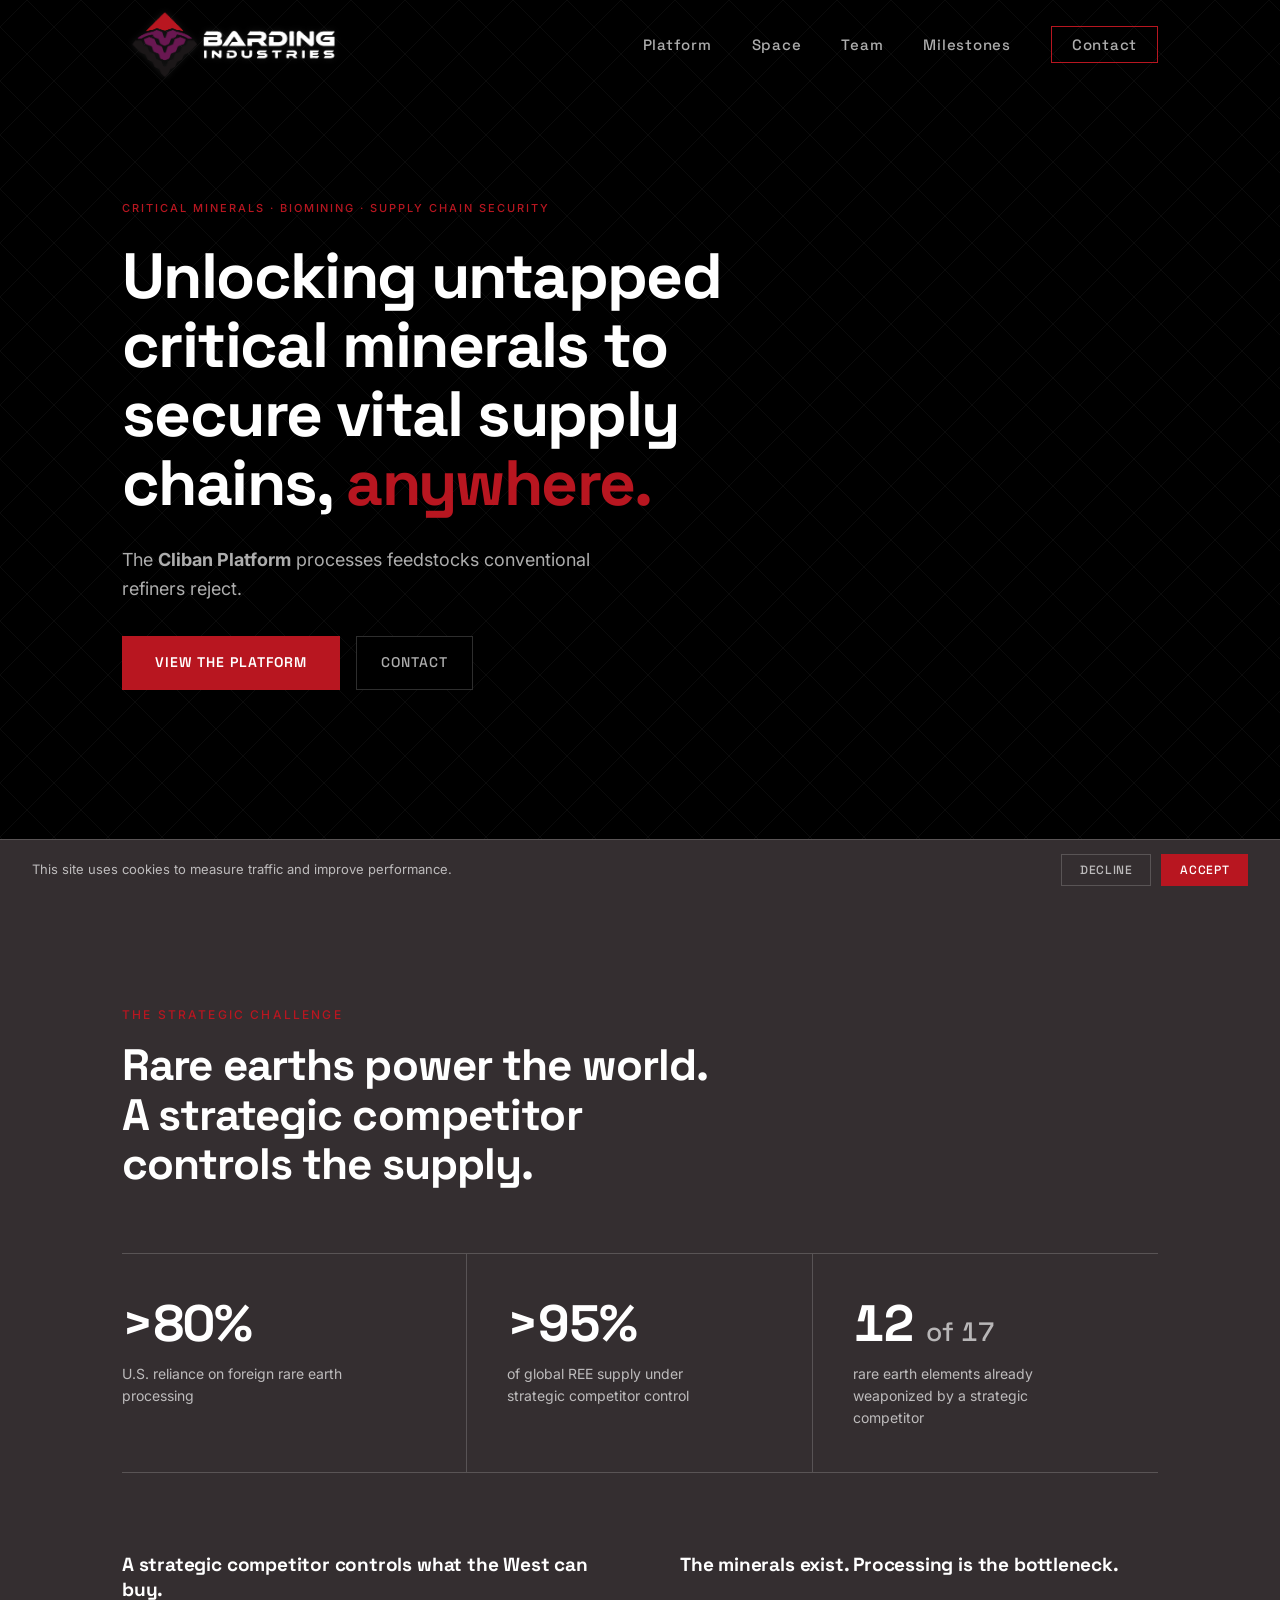
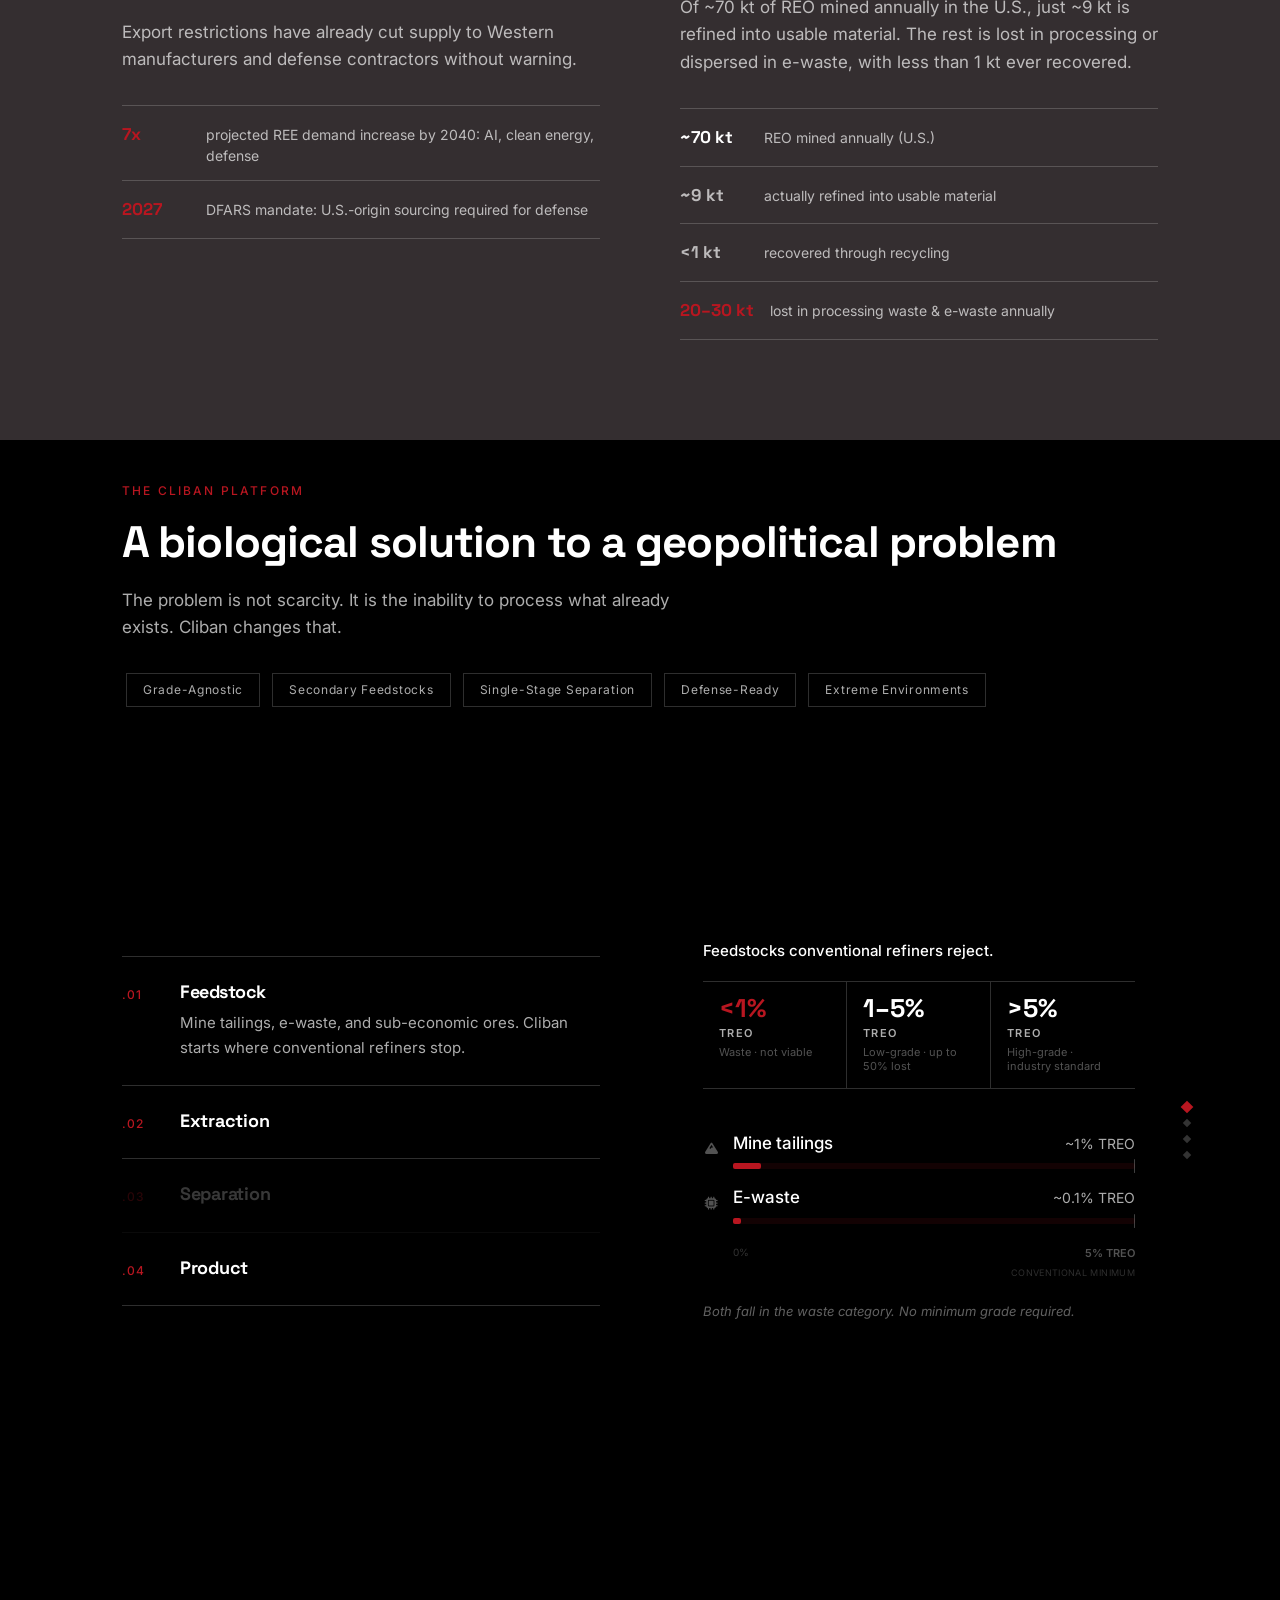
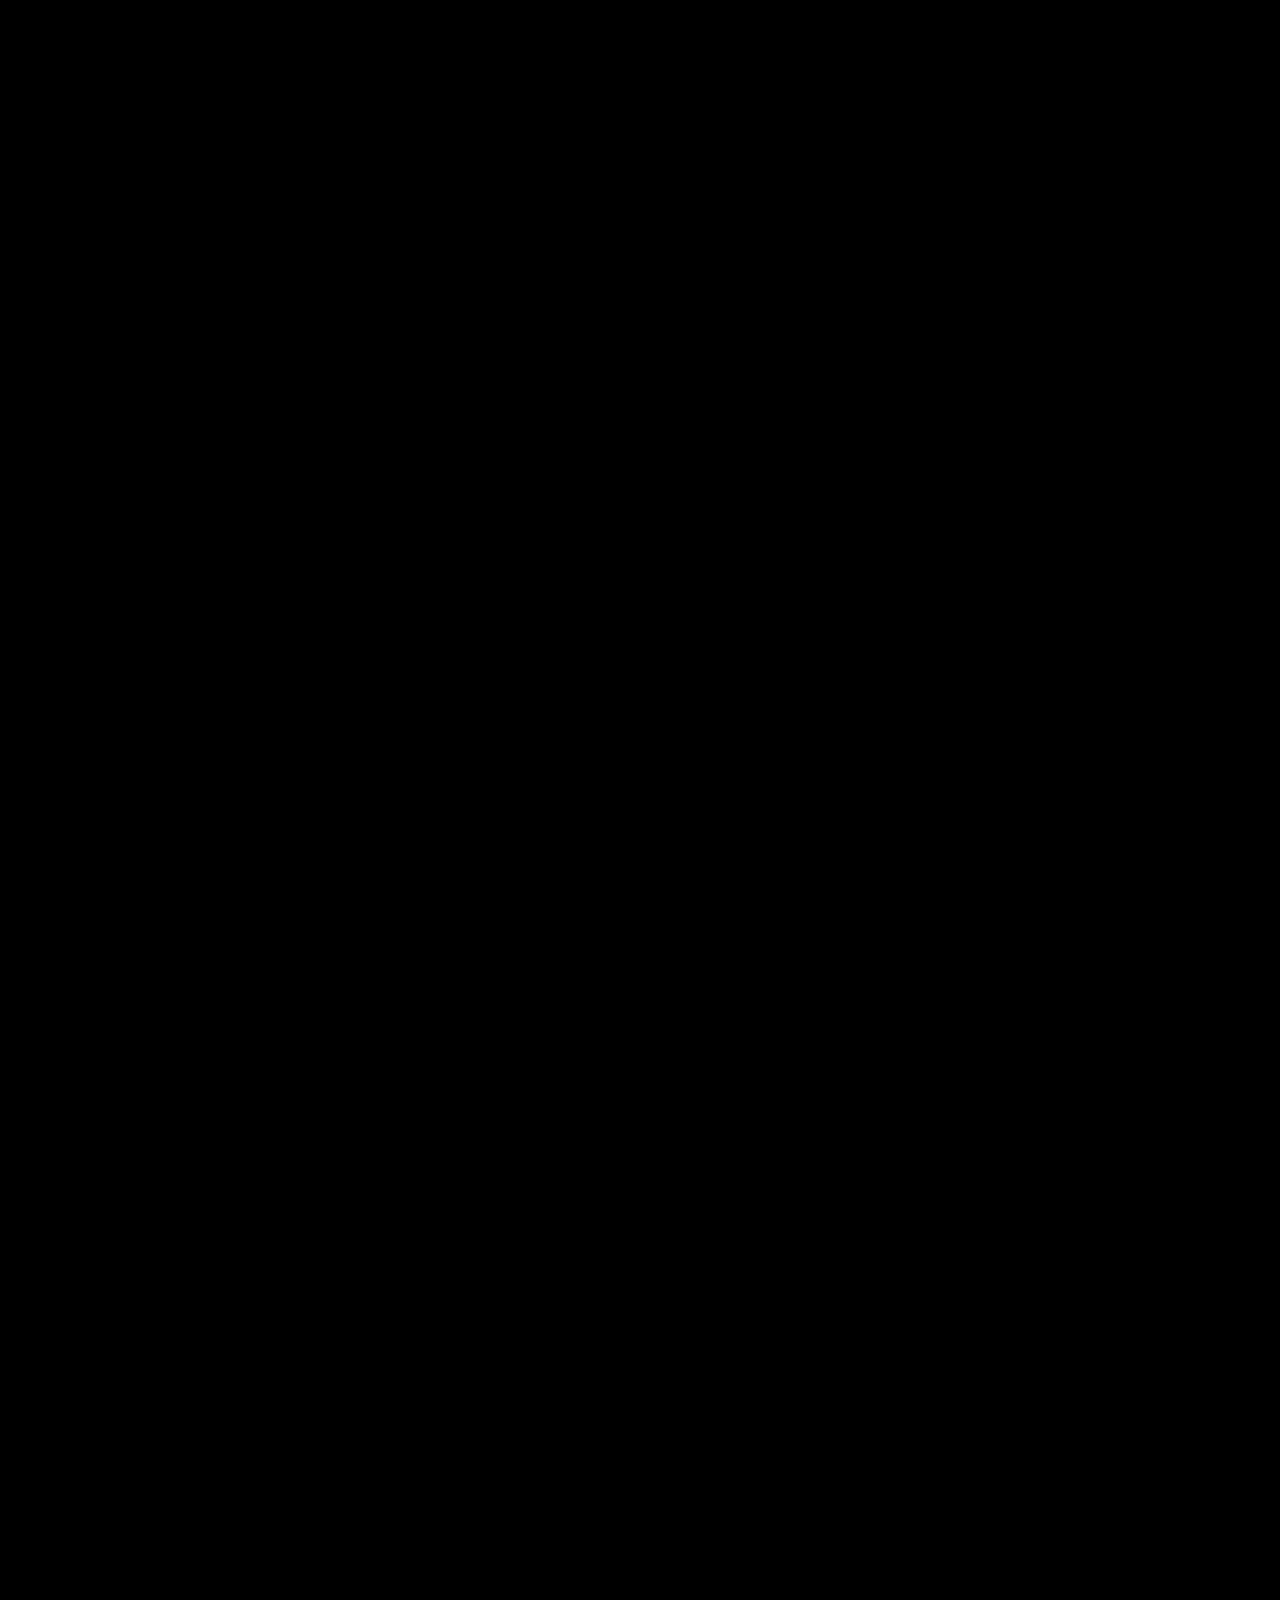
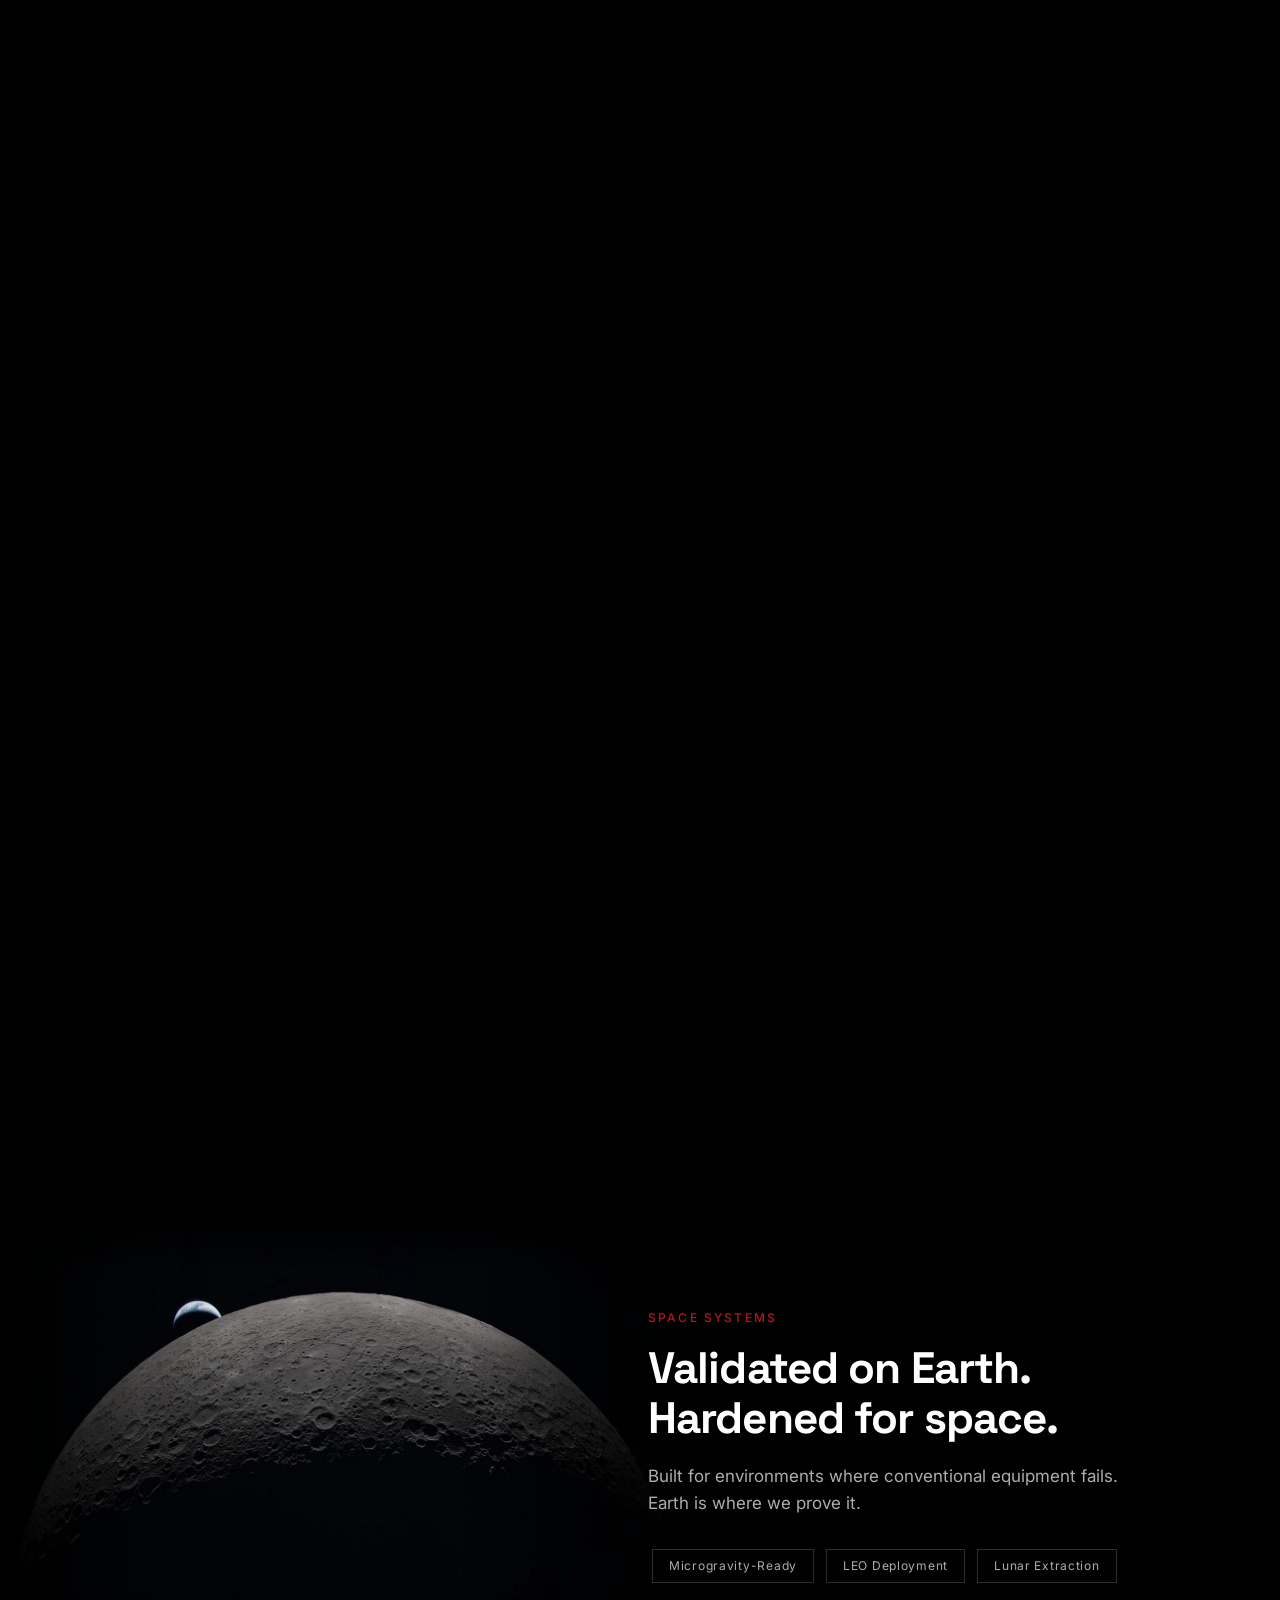
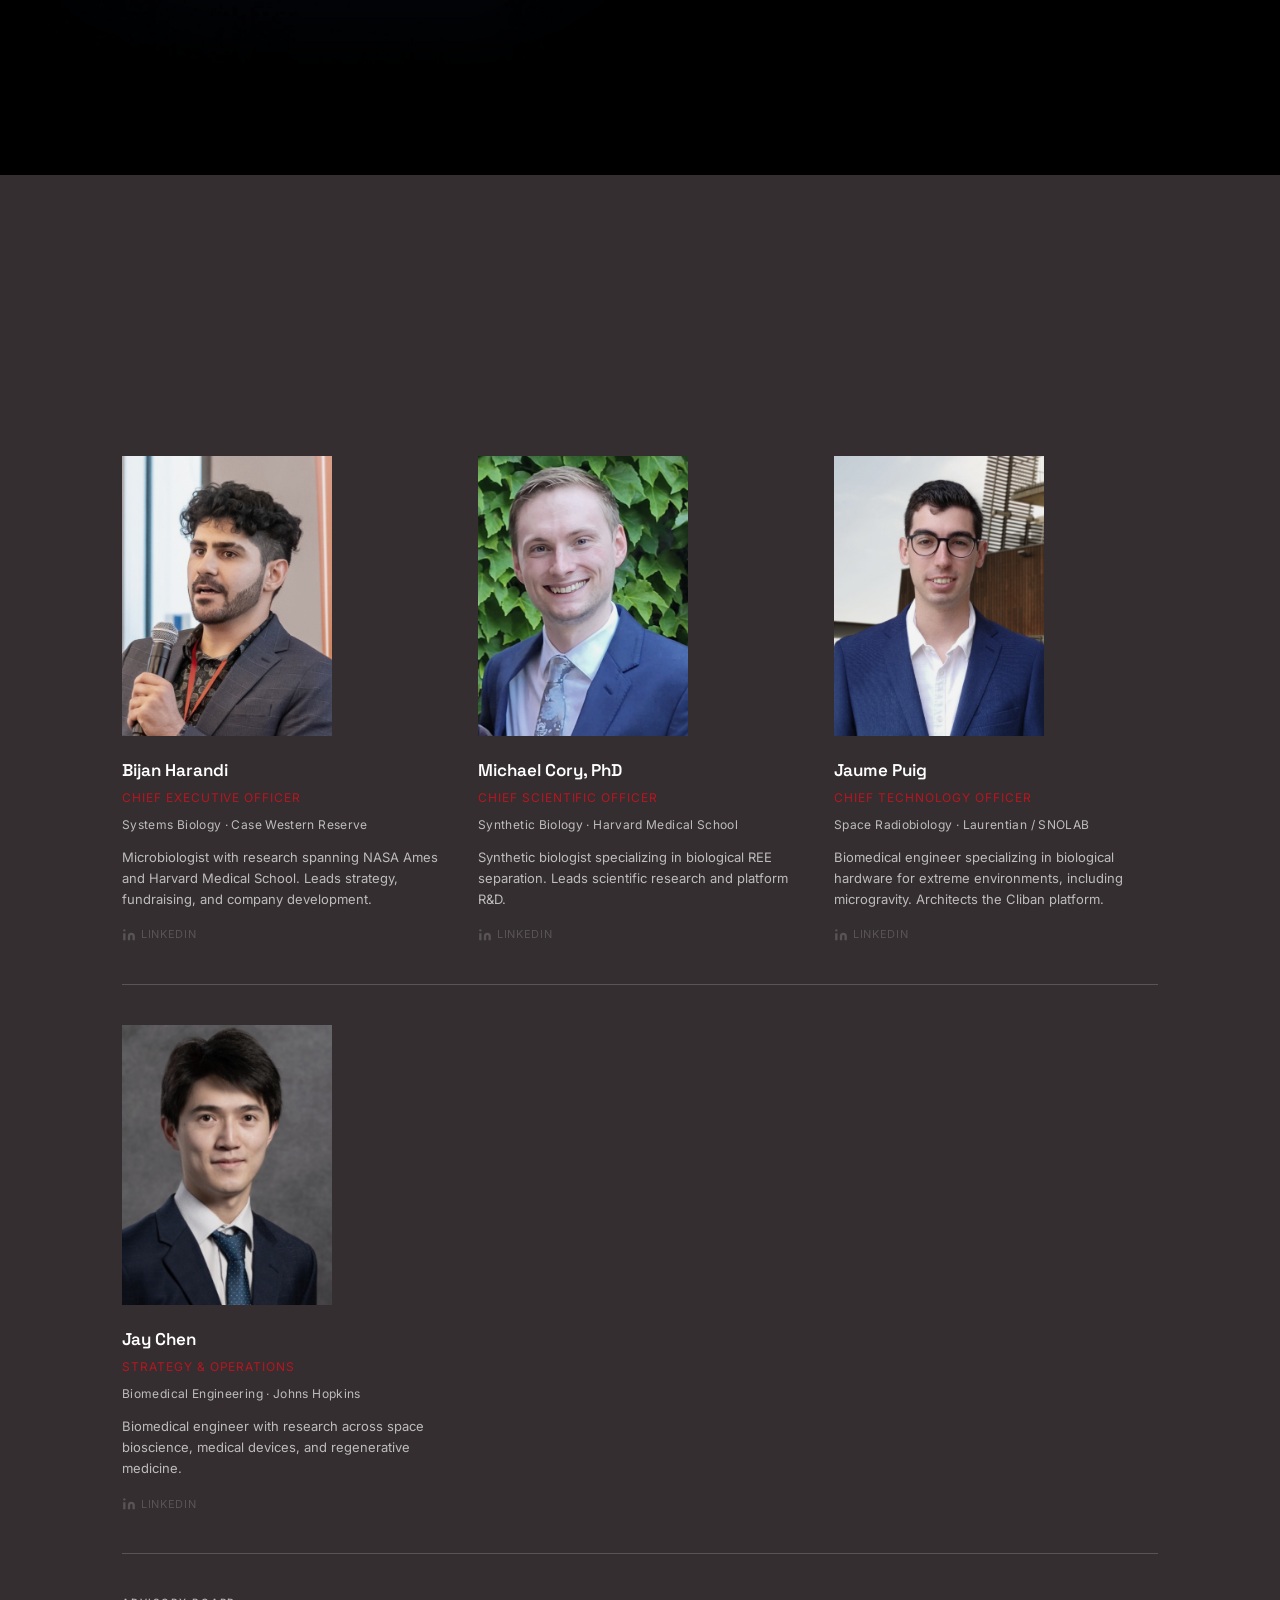
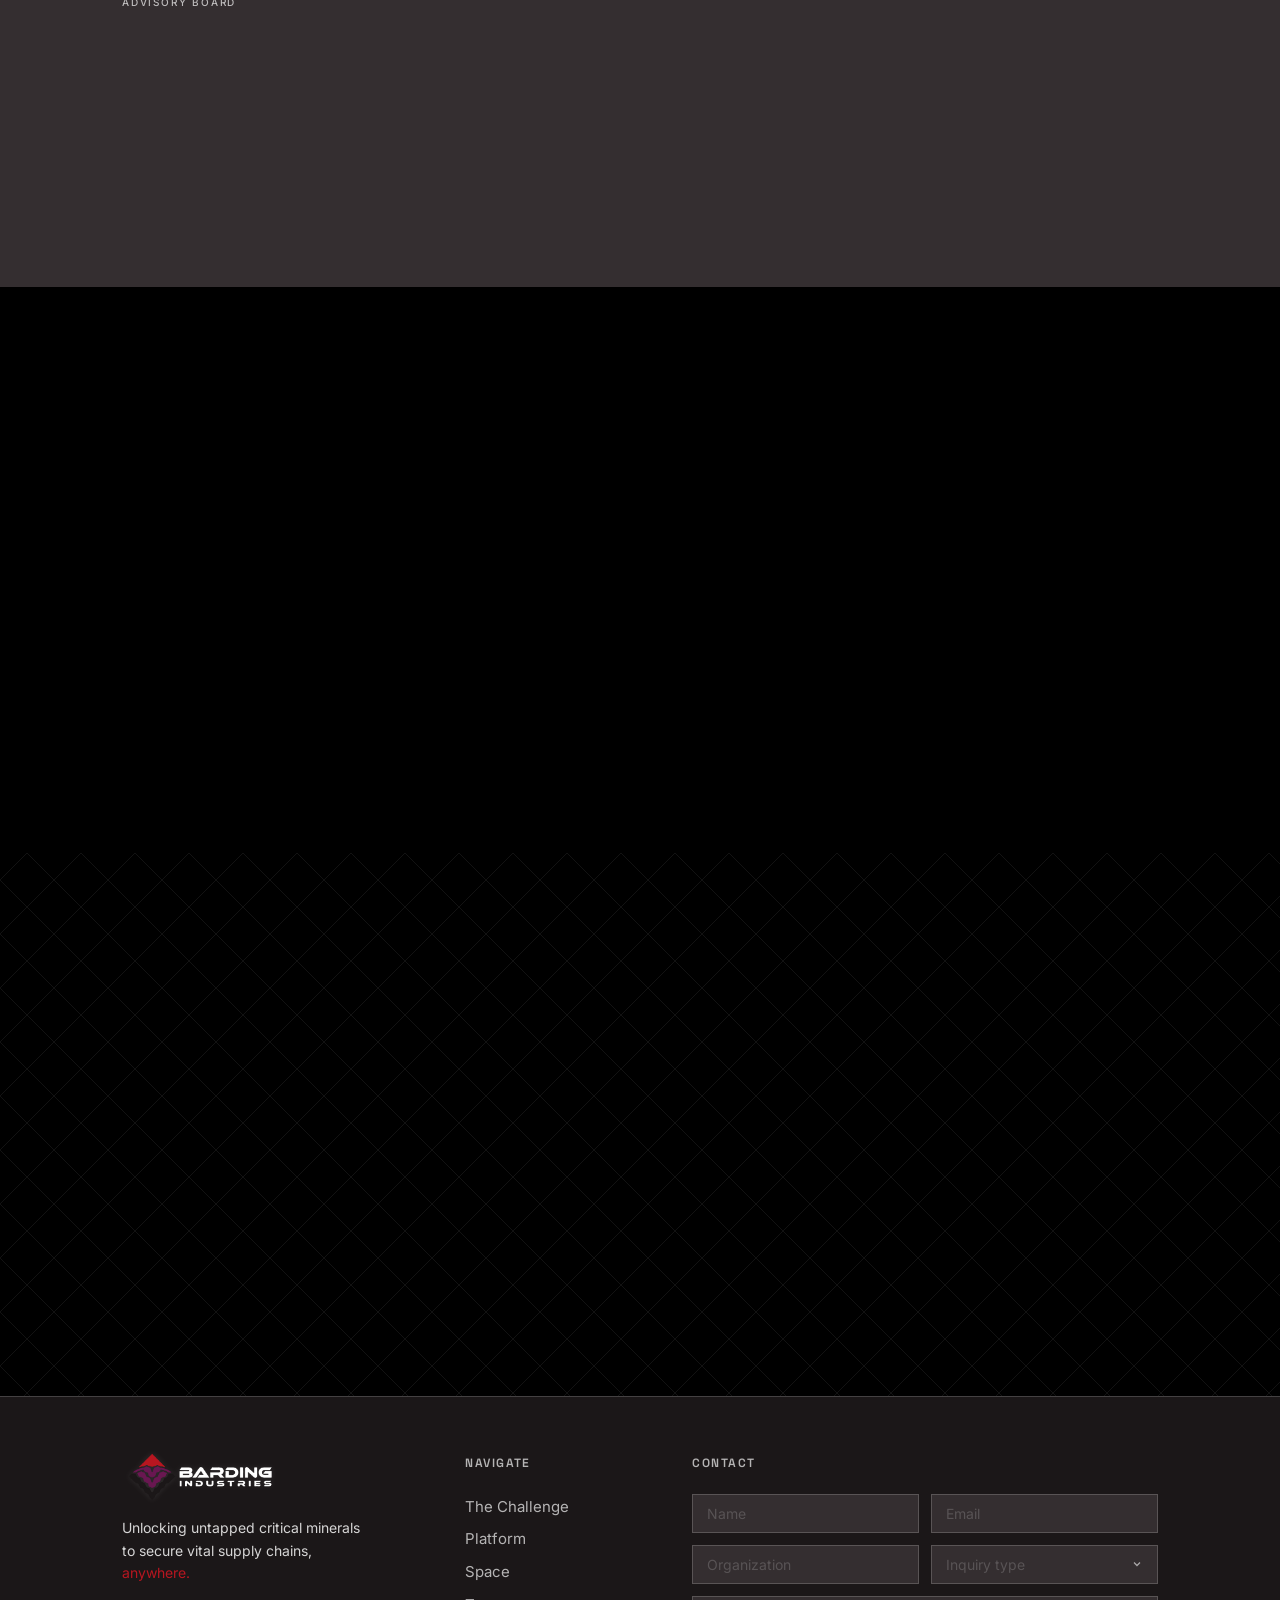
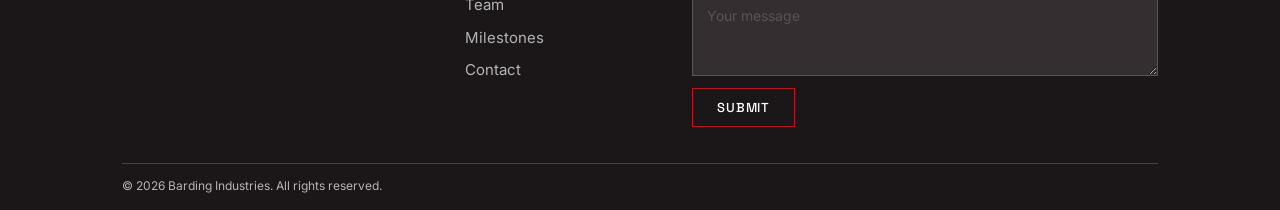
==== index.html @ 1a86f2c5 "26.07.12.1" ====
<!DOCTYPE html>
<html lang="en">
<head>
  <meta charset="UTF-8" />
  <meta name="viewport" content="width=device-width, initial-scale=1.0" />
  <meta name="theme-color" content="#1b1718" />

  <!-- Primary meta -->
  <title>Barding Industries | Securing Critical Supply Chains</title>
  <meta name="description" content="Barding Industries develops biological rare earth extraction and separation technology. The Cliban Platform processes feedstocks conventional refiners reject, delivering high-purity REE compounds into defense, clean energy, and advanced electronics supply chains." />
  <meta name="keywords" content="rare earth elements, critical minerals, biomining, biological extraction, REE separation, supply chain security, defense supply chain, Cliban Platform" />
  <meta name="author" content="Barding Industries" />
  <meta name="robots" content="index, follow" />
  <link rel="canonical" href="https://www.bardingindustries.com/" />

  <!-- Open Graph -->
  <meta property="og:type"        content="website" />
  <meta property="og:url"         content="https://www.bardingindustries.com/" />
  <meta property="og:title"       content="Barding Industries | Securing Critical Supply Chains" />
  <meta property="og:description" content="Biological rare earth extraction and separation from feedstocks conventional refiners reject. The Cliban Platform delivers high-purity REE compounds into defense and critical supply chains." />
  <meta property="og:image"       content="https://www.bardingindustries.com/assets/img/og-image.png" />

  <!-- Twitter / X card -->
  <meta name="twitter:card"        content="summary_large_image" />
  <meta name="twitter:title"       content="Barding Industries | Securing Critical Supply Chains" />
  <meta name="twitter:description" content="The Cliban Platform processes feedstocks conventional refiners reject, securing rare earth supply chains for defense, clean energy, and advanced electronics." />
  <meta name="twitter:image"       content="https://www.bardingindustries.com/assets/img/og-image.png" />

  <!-- Favicon -->
  <link rel="icon"             type="image/png" sizes="32x32" href="assets/img/logo_sq.png" />
  <link rel="icon"             type="image/png" sizes="16x16" href="assets/img/logo_sq.png" />
  <link rel="apple-touch-icon" sizes="180x180"               href="assets/img/logo_sq.png" />

  <!-- Fonts — preconnect first, then stylesheet -->
  <link rel="preconnect" href="https://fonts.googleapis.com" />
  <link rel="preconnect" href="https://fonts.gstatic.com" crossorigin />
  <link rel="stylesheet" href="https://fonts.googleapis.com/css2?family=Space+Grotesk:wght@400;500;600;700&family=Inter:wght@300;400;500;700;800&display=swap" />

  <link rel="stylesheet" href="assets/css/styles.css" />
  <link rel="stylesheet" href="https://cdnjs.cloudflare.com/ajax/libs/font-awesome/6.5.1/css/all.min.css" crossorigin="anonymous" referrerpolicy="no-referrer" />

  <!-- Structured data -->
  <script type="application/ld+json">
  {
    "@context": "https://schema.org",
    "@type": "Organization",
    "name": "Barding Industries",
    "url": "https://www.bardingindustries.com",
    "logo": "https://www.bardingindustries.com/assets/img/logo.png",
    "description": "Biological rare earth extraction and separation. The Cliban Platform processes feedstocks conventional refiners reject, delivering high-purity REE compounds into defense, clean energy, and advanced electronics supply chains.",
    "foundingDate": "2023",
    "industry": "Critical Minerals, Synthetic Biology, Defense Supply Chain",
    "knowsAbout": ["rare earth elements", "biological extraction", "REE separation", "critical minerals", "synthetic biology", "defense supply chain"],
    "contactPoint": {
      "@type": "ContactPoint",
      "contactType": "general",
      "email": "contact@bardingindustries.com"
    }
  }
  </script>
</head>
<body>

  <a class="skip-link" href="#main-content">Skip to content</a>

  <!-- ══════════════════════════════
       NAVBAR
  ══════════════════════════════ -->
  <nav id="navbar" data-compact-h="68" aria-label="Main navigation">
    <div class="container nav-inner">
      <a href="#hero" aria-label="Barding Industries home">
        <img class="nav-logo" src="assets/img/logo.png" alt="Barding Industries" />
      </a>

      <ul class="nav-links" id="nav-links" role="list">
        <li><a href="#platform">Platform</a></li>
        <li><a href="#space">Space</a></li>
        <li><a href="#team">Team</a></li>
        <li><a href="#news">Milestones</a></li>
        <li><a href="#footer-contact" class="btn-nav">Contact</a></li>
      </ul>

      <button class="nav-toggle" id="nav-toggle" aria-label="Toggle menu" aria-expanded="false">
        <span></span>
        <span></span>
        <span></span>
      </button>
    </div>
  </nav>


  <main id="main-content">

  <!-- ══════════════════════════════
       HERO
  ══════════════════════════════ -->
  <section id="hero">
    <div class="hero-bg"></div>
    <div class="hero-grid"></div>
    <div class="hero-grid-purple" id="hero-grid-purple"></div>
    <div class="hero-grid-cursor" id="hero-grid-cursor"></div>
    <div class="container hero-layout">
      <div class="hero-content">
        <p class="hero-eyebrow">Critical Minerals · Biomining · Supply Chain Security</p>
        <h1 class="hero-title">
          Unlocking untapped critical minerals to secure vital supply chains, <span class="hero-anywhere">anywhere.</span>
        </h1>
        <p class="hero-sub">
          The <strong>Cliban Platform</strong> processes feedstocks conventional refiners reject.
        </p>
        <div class="hero-actions">
          <a class="btn-hero-primary" href="#platform">View the Platform</a>
          <a class="btn-hero-secondary" href="#footer-contact">Contact</a>
        </div>
      </div>
      <a class="hero-scroll" href="#rees" aria-label="Scroll down">
        <span class="scroll-arrow" aria-hidden="true"></span>
      </a>
    </div>
  </section>


  <!-- ══════════════════════════════
       REEs
  ══════════════════════════════ -->
  <section id="rees">
    <div class="container">

      <div class="rees-header reveal">
        <span class="section-label">The Strategic Challenge</span>
        <h2 class="section-title">Rare earths power the world. A strategic competitor controls the supply.</h2>
      </div>

      <!-- Beat 1: three big stats -->
      <div class="rees-stats">
        <div class="rees-stat reveal">
          <span class="rees-stat-num" data-to="80" data-prefix=">" data-suffix="%">&gt;80%</span>
          <span class="rees-stat-label">U.S. reliance on foreign rare earth processing</span>
        </div>
        <div class="rees-stat reveal reveal-delay-1">
          <span class="rees-stat-num" data-to="95" data-prefix=">" data-suffix="%">&gt;95%</span>
          <span class="rees-stat-label">of global REE supply under strategic competitor control</span>
        </div>
        <div class="rees-stat reveal reveal-delay-2">
          <span class="rees-stat-num" data-to="12">12 <span class="rees-stat-of">of 17</span></span>
          <span class="rees-stat-label">rare earth elements already weaponized by a strategic competitor</span>
        </div>
      </div>

      <!-- Beat 2: two-column body -->
      <div class="rees-body">

        <div class="reveal">
          <h3 class="rees-sub-title">A strategic competitor controls what the West can buy.</h3>
          <p class="section-body">Export restrictions have already cut supply to Western manufacturers and defense contractors without warning.</p>
          <div class="rees-callouts">
            <div class="rees-callout-item">
              <span class="rees-callout-num">7x</span>
              <span class="rees-callout-label">projected REE demand increase by 2040: AI, clean energy, defense</span>
            </div>
            <div class="rees-callout-item">
              <span class="rees-callout-num">2027</span>
              <span class="rees-callout-label">DFARS mandate: U.S.-origin sourcing required for defense</span>
            </div>
          </div>
        </div>

        <div class="reveal reveal-delay-2">
          <h3 class="rees-sub-title">The minerals exist. Processing is the bottleneck.</h3>
          <p class="section-body">Of ~70 kt of REO mined annually in the U.S., just ~9 kt is refined into usable material. The rest is lost in processing or dispersed in e-waste, with less than 1 kt ever recovered.</p>
          <div class="rees-waste">
            <div class="rees-waste-row">
              <span class="rees-waste-num">~70 kt</span>
              <span class="rees-waste-desc">REO mined annually (U.S.)</span>
            </div>
            <div class="rees-waste-row">
              <span class="rees-waste-num rees-waste-num--dim">~9 kt</span>
              <span class="rees-waste-desc">actually refined into usable material</span>
            </div>
            <div class="rees-waste-row">
              <span class="rees-waste-num rees-waste-num--recycled">&lt;1 kt</span>
              <span class="rees-waste-desc">recovered through recycling</span>
            </div>
            <div class="rees-waste-row">
              <span class="rees-waste-num rees-waste-num--lost">20&ndash;30 kt</span>
              <span class="rees-waste-desc">lost in processing waste &amp; e-waste annually</span>
            </div>
          </div>
        </div>

      </div>

    </div>
  </section>


  <!-- ══════════════════════════════
       TECHNOLOGY / PLATFORM
  ══════════════════════════════ -->
  <section id="platform">

    <!-- Section header — normal scroll -->
    <div class="container platform-intro reveal">
      <span class="section-label">The Cliban Platform</span>
      <h2 class="section-title">A biological solution to a geopolitical problem</h2>
      <p class="section-body">
        The problem is not scarcity. It is the inability to process what already exists. Cliban changes that.
      </p>
      <div class="platform-tags">
        <span class="tag-pill">Grade-Agnostic</span>
        <span class="tag-pill">Secondary Feedstocks</span>
        <span class="tag-pill">Single-Stage Separation</span>
        <span class="tag-pill">Defense-Ready</span>
        <span class="tag-pill">Extreme Environments</span>
      </div>
    </div>

    <!-- Sticky scroll zone -->
    <div class="platform-scroll-outer" id="platform-scroll">
      <div class="platform-sticky-inner">

        <!-- LEFT: numbered steps -->
        <div class="platform-steps-col">

          <div class="platform-step active" data-step="0">
            <span class="step-num">.01</span>
            <div class="step-text">
              <h3 class="step-title">Feedstock</h3>
              <p class="step-desc">Mine tailings, e-waste, and sub-economic ores. Cliban starts where conventional refiners stop.</p>
            </div>
          </div>

          <div class="platform-step" data-step="1">
            <span class="step-num">.02</span>
            <div class="step-text">
              <h3 class="step-title">Extraction</h3>
              <p class="step-desc">Biological processes mobilize rare earth elements directly from the feedstock, under ambient conditions.</p>
            </div>
          </div>

          <div class="platform-step" data-step="2">
            <span class="step-num">.03</span>
            <div class="step-text">
              <h3 class="step-title">Separation</h3>
              <p class="step-desc">Isolates each rare earth element at high purity in a single integrated process.</p>
            </div>
          </div>

          <div class="platform-step" data-step="3">
            <span class="step-num">.04</span>
            <div class="step-text">
              <h3 class="step-title">Product</h3>
              <p class="step-desc">High-purity rare earth compounds delivered into defense, clean energy, and advanced electronics supply chains.</p>
            </div>
          </div>

        </div>

        <!-- RIGHT: large illustrations -->
        <div class="platform-visuals-col">

          <!-- Visual 0: Feedstock -->
          <div class="platform-visual active" data-visual="0">
            <div class="pv pv--feedstock">
              <p class="pv-fs-claim">Feedstocks conventional refiners reject.</p>

              <!-- Grade hero stats -->
              <div class="pv-fs-stats">
                <div class="pv-fs-stat">
                  <span class="pv-fs-stat-num">&lt;1%</span>
                  <span class="pv-fs-stat-label">TREO</span>
                  <span class="pv-fs-stat-sub">Waste &middot; not viable</span>
                </div>
                <div class="pv-fs-stat">
                  <span class="pv-fs-stat-num">1&ndash;5%</span>
                  <span class="pv-fs-stat-label">TREO</span>
                  <span class="pv-fs-stat-sub">Low-grade &middot; up to 50% lost</span>
                </div>
                <div class="pv-fs-stat">
                  <span class="pv-fs-stat-num">&gt;5%</span>
                  <span class="pv-fs-stat-label">TREO</span>
                  <span class="pv-fs-stat-sub">High-grade &middot; industry standard</span>
                </div>
              </div>

              <div class="pv-fs-rows">

                <div class="pv-fs-row pv-fs-r1">
                  <span class="pv-fs-icon" aria-hidden="true"><i class="fa-solid fa-mountain"></i></span>
                  <div class="pv-fs-data">
                    <div class="pv-fs-label-row">
                      <span class="pv-fs-name">Mine tailings</span>
                      <span class="pv-fs-grade">~1% TREO</span>
                    </div>
                    <div class="pv-fs-track">
                      <div class="pv-fs-fill" style="--pct: 7%"></div>
                    </div>
                  </div>
                </div>

                <div class="pv-fs-row pv-fs-r2">
                  <span class="pv-fs-icon" aria-hidden="true"><i class="fa-solid fa-microchip"></i></span>
                  <div class="pv-fs-data">
                    <div class="pv-fs-label-row">
                      <span class="pv-fs-name">E-waste</span>
                      <span class="pv-fs-grade">~0.1% TREO</span>
                    </div>
                    <div class="pv-fs-track">
                      <div class="pv-fs-fill" style="--pct: 2%"></div>
                    </div>
                  </div>
                </div>

              </div>
              <div class="pv-fs-axis">
                <span class="pv-fs-axis-lo">0%</span>
                <div class="pv-fs-axis-hi">
                  <span class="pv-fs-axis-num">5% TREO</span>
                  <span class="pv-fs-axis-sub">conventional minimum</span>
                </div>
              </div>
              <p class="pv-fs-note">Both fall in the waste category. No minimum grade required.</p>
            </div>
          </div>

          <!-- Visual 1: Extraction -->
          <div class="platform-visual" data-visual="1">
            <div class="pv pv--extraction">
              <svg class="pv-ext-svg" viewBox="0 0 420 285" aria-hidden="true">
                <!-- flat-top hex grid + microbe dots generated by JS -->
              </svg>
              <div class="pv-ext-footer">
                <p class="pv-ext-caption"><strong>Microbes dissolve</strong> the ore, releasing REE ions into solution.</p>
                <div class="pv-ext-attrs">
                  <span class="pv-attr">Robust growth</span>
                  <span class="pv-attr">Low-grade tuned</span>
                  <span class="pv-attr">Ambient conditions</span>
                </div>
              </div>
            </div>
          </div>

          <!-- Visual 2: Separation -->
          <div class="platform-visual" data-visual="2">
            <div class="pv pv--separation">
              <svg class="pv-sep-svg" viewBox="0 0 420 270" aria-hidden="true">
                <!-- floating hexes + arrows + element tiles generated by JS -->
              </svg>
              <div class="pv-sep-footer">
                <p class="pv-sep-caption"><strong>Engineered proteins</strong> selectively separate each element.</p>
                <div class="pv-sep-attrs">
                  <span class="pv-attr">High selectivity</span>
                  <span class="pv-attr">High reusability</span>
                  <span class="pv-attr">Aqueous process</span>
                </div>
              </div>
            </div>
          </div>

          <!-- Visual 3: Product -->
          <div class="platform-visual" data-visual="3">
            <div class="pv pv--product">

              <!-- REE output strip: the five elements Cliban delivers, ordered by atomic number -->
              <div class="pv-prod-strip">
                <div class="pv-prod-el pv-pe--sc"><span class="pv-pe-num">21</span><span class="pv-pe-sym">Sc</span></div>
                <div class="pv-prod-el pv-pe--y"><span class="pv-pe-num">39</span><span class="pv-pe-sym">Y</span></div>
                <div class="pv-prod-el pv-pe--nd"><span class="pv-pe-num">60</span><span class="pv-pe-sym">Nd</span></div>
                <div class="pv-prod-el pv-pe--tb"><span class="pv-pe-num">65</span><span class="pv-pe-sym">Tb</span></div>
                <div class="pv-prod-el pv-pe--dy"><span class="pv-pe-num">66</span><span class="pv-pe-sym">Dy</span></div>
              </div>

              <!-- Market destination tiles: each shows which elements feed it -->
              <div class="pv-prod-markets">
                <div class="pv-mkt-tile">
                  <div class="pv-mkt-header">
                    <i class="fa-solid fa-magnet pv-mkt-ico" aria-hidden="true"></i>
                    <span class="pv-mkt-label">Permanent Magnets</span>
                  </div>
                  <span class="pv-mkt-apps">EV motors, wind turbines, defense</span>
                  <div class="pv-mkt-elems">
                    <span class="pv-me-dot pv-me--nd"></span>
                    <span class="pv-me-dot pv-me--dy"></span>
                    <span class="pv-me-dot pv-me--tb"></span>
                  </div>
                </div>
                <div class="pv-mkt-tile">
                  <div class="pv-mkt-header">
                    <i class="fa-solid fa-rocket pv-mkt-ico" aria-hidden="true"></i>
                    <span class="pv-mkt-label">Aerospace</span>
                  </div>
                  <span class="pv-mkt-apps">lightweight alloys, fuel cells</span>
                  <div class="pv-mkt-elems">
                    <span class="pv-me-dot pv-me--sc"></span>
                    <span class="pv-me-dot pv-me--y"></span>
                  </div>
                </div>
                <div class="pv-mkt-tile">
                  <div class="pv-mkt-header">
                    <i class="fa-solid fa-bolt pv-mkt-ico" aria-hidden="true"></i>
                    <span class="pv-mkt-label">Clean Energy</span>
                  </div>
                  <span class="pv-mkt-apps">solid oxide fuel cells, phosphors</span>
                  <div class="pv-mkt-elems">
                    <span class="pv-me-dot pv-me--tb"></span>
                    <span class="pv-me-dot pv-me--y"></span>
                    <span class="pv-me-dot pv-me--sc"></span>
                  </div>
                </div>
                <div class="pv-mkt-tile">
                  <div class="pv-mkt-header">
                    <i class="fa-solid fa-satellite pv-mkt-ico" aria-hidden="true"></i>
                    <span class="pv-mkt-label">Defense Systems</span>
                  </div>
                  <span class="pv-mkt-apps">guidance, radar, specialty optics</span>
                  <div class="pv-mkt-elems">
                    <span class="pv-me-dot pv-me--nd"></span>
                    <span class="pv-me-dot pv-me--dy"></span>
                    <span class="pv-me-dot pv-me--y"></span>
                  </div>
                </div>
              </div>

              <p class="pv-prod-cap">High-purity REE compounds, delivered into allied supply chains.</p>
            </div>
          </div>

        </div>

        <!-- DOTS: far-right step indicator -->
        <div class="platform-dots" aria-hidden="true">
          <span class="platform-dot"></span>
          <span class="platform-dot"></span>
          <span class="platform-dot"></span>
          <span class="platform-dot"></span>
        </div>

      </div>
    </div>


  </section>


  <!-- ══════════════════════════════
       SPACE
  ══════════════════════════════ -->
  <section id="space">
    <div class="space-inner">

      <div class="space-earth-wrap reveal reveal-delay-1" aria-hidden="true">
        <img
          class="space-earth-img"
          src="assets/img/earthrise.webp"
          alt=""
          loading="lazy"
        />
      </div>

      <div class="space-block reveal">
        <span class="section-label">Space Systems</span>
        <h2 class="section-title">Validated on Earth. Hardened for space.</h2>
        <p class="section-body">Built for environments where conventional equipment fails. Earth is where we prove it.</p>
        <div class="platform-tags">
          <span class="tag-pill">Microgravity-Ready</span>
          <span class="tag-pill">LEO Deployment</span>
          <span class="tag-pill">Lunar Extraction</span>
        </div>
      </div>

    </div>
  </section>


  <!-- ══════════════════════════════
       TEAM
  ══════════════════════════════ -->
  <section id="team">
    <div class="container">
      <div class="team-header reveal">
        <span class="section-label">Leadership</span>
        <h2 class="section-title">Founded across synthetic biology, aerospace, and national defense</h2>
      </div>

      <p class="team-sublabel reveal">Founding Team</p>

      <div class="team-grid">

        <div class="team-card reveal">
          <div class="team-photo-wrap">
            <img class="team-photo" src="assets/img/team/bharandi-ceo.png" alt="Bijan Harandi" loading="lazy">
          </div>
          <p class="team-name">Bijan Harandi</p>
          <p class="team-title">Chief Executive Officer</p>
          <p class="team-credential">Systems Biology · Case Western Reserve</p>
          <p class="team-bio">Microbiologist with research spanning NASA Ames and Harvard Medical School. Leads strategy, fundraising, and company development.</p>
          <a class="team-linkedin" href="https://www.linkedin.com/in/bijan-harandi/" target="_blank" rel="noopener noreferrer" aria-label="Bijan Harandi LinkedIn">
            <svg viewBox="0 0 24 24" aria-hidden="true"><path d="M16 8a6 6 0 016 6v7h-4v-7a2 2 0 00-2-2 2 2 0 00-2 2v7h-4v-7a6 6 0 016-6zM2 9h4v12H2z"/><circle cx="4" cy="4" r="2"/></svg>
            LinkedIn
          </a>
        </div>

        <div class="team-card reveal reveal-delay-1">
          <div class="team-photo-wrap">
            <img class="team-photo" src="assets/img/team/mcory-cso.png" alt="Dr. Michael Cory" loading="lazy">
          </div>
          <p class="team-name">Michael Cory, PhD</p>
          <p class="team-title">Chief Scientific Officer</p>
          <p class="team-credential">Synthetic Biology · Harvard Medical School</p>
          <p class="team-bio">Synthetic biologist specializing in biological REE separation. Leads scientific research and platform R&amp;D.</p>
          <a class="team-linkedin" href="https://www.linkedin.com/in/michaelcorybiochem/" target="_blank" rel="noopener noreferrer" aria-label="Michael Cory LinkedIn">
            <svg viewBox="0 0 24 24" aria-hidden="true"><path d="M16 8a6 6 0 016 6v7h-4v-7a2 2 0 00-2-2 2 2 0 00-2 2v7h-4v-7a6 6 0 016-6zM2 9h4v12H2z"/><circle cx="4" cy="4" r="2"/></svg>
            LinkedIn
          </a>
        </div>

        <div class="team-card reveal reveal-delay-2">
          <div class="team-photo-wrap">
            <img class="team-photo" src="assets/img/team/jpuig-cto.png" alt="Jaume Puig" loading="lazy">
          </div>
          <p class="team-name">Jaume Puig</p>
          <p class="team-title">Chief Technology Officer</p>
          <p class="team-credential">Space Radiobiology · Laurentian / SNOLAB</p>
          <p class="team-bio">Biomedical engineer specializing in biological hardware for extreme environments, including microgravity. Architects the Cliban platform.</p>
          <a class="team-linkedin" href="https://www.linkedin.com/in/jaume-puig/" target="_blank" rel="noopener noreferrer" aria-label="Jaume Puig LinkedIn">
            <svg viewBox="0 0 24 24" aria-hidden="true"><path d="M16 8a6 6 0 016 6v7h-4v-7a2 2 0 00-2-2 2 2 0 00-2 2v7h-4v-7a6 6 0 016-6zM2 9h4v12H2z"/><circle cx="4" cy="4" r="2"/></svg>
            LinkedIn
          </a>
        </div>

      </div>

      <div class="team-grid team-grid--ext team-grid--ops-sep">

        <div class="team-card reveal">
          <div class="team-photo-wrap">
            <img class="team-photo" src="assets/img/team/jchen-ops.png" alt="Jay Chen" loading="lazy">
          </div>
          <p class="team-name">Jay Chen</p>
          <p class="team-title">Strategy &amp; Operations</p>
          <p class="team-credential">Biomedical Engineering · Johns Hopkins</p>
          <p class="team-bio">Biomedical engineer with research across space bioscience, medical devices, and regenerative medicine.</p>
          <a class="team-linkedin" href="https://www.linkedin.com/in/jay-chen-89a9311a8/" target="_blank" rel="noopener noreferrer" aria-label="Jay Chen LinkedIn">
            <svg viewBox="0 0 24 24" aria-hidden="true"><path d="M16 8a6 6 0 016 6v7h-4v-7a2 2 0 00-2-2 2 2 0 00-2 2v7h-4v-7a6 6 0 016-6zM2 9h4v12H2z"/><circle cx="4" cy="4" r="2"/></svg>
            LinkedIn
          </a>
        </div>

      </div>

      <!-- Advisory Board -->
      <div class="reveal">
        <p class="team-sublabel team-sublabel--board">Advisory Board</p>
        <div class="advisory-grid">

          <div class="advisory-card reveal">
            <div class="advisory-avatar">
              <img src="assets/img/advisors/evahidi-adv.png" alt="Dr. Ehsan Vahidi" loading="lazy">
            </div>
            <div class="advisory-info">
              <p class="advisory-name">Dr. Ehsan Vahidi</p>
              <p class="advisory-role">Extractive Metallurgy · University of Nevada</p>
            </div>
          </div>

          <div class="advisory-card reveal reveal-delay-1">
            <div class="advisory-avatar">
              <img src="assets/img/advisors/ngoldner-adv.png" alt="Dr. Nicholas Goldner" loading="lazy">
            </div>
            <div class="advisory-info">
              <p class="advisory-name">Dr. Nicholas Goldner</p>
              <p class="advisory-role">Venture Partner · Alix Ventures</p>
            </div>
          </div>

          <div class="advisory-card reveal reveal-delay-2">
            <div class="advisory-avatar">
              <img src="assets/img/advisors/cmason_adv.png" alt="Dr. Christopher Mason" loading="lazy">
            </div>
            <div class="advisory-info">
              <p class="advisory-name">Dr. Christopher Mason</p>
              <p class="advisory-role">Genomics · Cornell University</p>
            </div>
          </div>

          <div class="advisory-card reveal reveal-delay-3">
            <div class="advisory-avatar">
              <img src="assets/img/advisors/lzea_adv.png" alt="Dr. Luis Zea" loading="lazy">
            </div>
            <div class="advisory-info">
              <p class="advisory-name">Dr. Luis Zea</p>
              <p class="advisory-role">Chief Scientist · Starlab Space</p>
            </div>
          </div>

        </div>
      </div>

    </div>
  </section>


  <!-- ══════════════════════════════
       NEWS / VALIDATION
  ══════════════════════════════ -->
  <section id="news">
    <div class="container">
      <div class="news-header reveal">
        <span class="section-label">Milestones</span>
        <h2 class="section-title">Early traction. Independent validation.</h2>
      </div>

      <div class="news-grid">

        <article class="news-card reveal">
          <span class="news-tag">Investment</span>
          <p class="news-title">Selected into the HopStone Capital portfolio with non-dilutive pre-seed funding.</p>
          <p class="news-meta">2025 · HopStone Capital, Johns Hopkins</p>
          <a class="news-announcement-link" href="https://www.hopstonecapital.org/portfolio" target="_blank" rel="noopener noreferrer">View announcement ↗</a>
        </article>

        <article class="news-card reveal reveal-delay-1">
          <span class="news-tag">Recognition</span>
          <p class="news-title">Placed 3rd at the Tufts $100k New Ventures Competition Finals.</p>
          <p class="news-meta">2026 · Derby Entrepreneurship Center, Tufts</p>
          <a class="news-announcement-link" href="https://gordon.tufts.edu/news-events/news/winners-announced-2026-tufts-new-ventures-competition-finals" target="_blank" rel="noopener noreferrer">View announcement ↗</a>
        </article>

      </div>
    </div>
  </section>


  <!-- ══════════════════════════════
       CTA
  ══════════════════════════════ -->
  <section id="cta">
    <!-- Grid callback layers (static, no cursor interaction) -->
    <div class="cta-grid-base" aria-hidden="true"></div>
    <div class="cta-grid-glow" aria-hidden="true"></div>

    <div class="container">
      <div class="cta-content reveal">
        <h2 class="cta-title">The minerals are here.<br>So is the solution.</h2>
        <p class="cta-sub">The supply chain gap is real. We're closing it.</p>
        <a class="btn-cta" href="#footer-contact">Request a Briefing</a>
      </div>
    </div>
  </section>


  </main><!-- /#main-content -->

  <!-- ══════════════════════════════
       FOOTER
  ══════════════════════════════ -->
  <footer id="footer-contact">
    <div class="container">
      <div class="footer-grid">

        <!-- Col 1: Brand -->
        <div>
          <img class="footer-logo" src="assets/img/logo.png" alt="Barding Industries" loading="lazy" />
          <p class="footer-tagline">Unlocking untapped critical minerals to secure vital supply chains, <span class="hero-anywhere">anywhere.</span></p>
        </div>

        <!-- Col 2: Nav -->
        <div>
          <p class="footer-nav-title">Navigate</p>
          <nav class="footer-nav-links" aria-label="Footer navigation">
            <a href="#rees">The Challenge</a>
            <a href="#platform">Platform</a>
            <a href="#space">Space</a>
            <a href="#team">Team</a>
            <a href="#news">Milestones</a>
            <a href="#footer-contact">Contact</a>
          </nav>
        </div>

        <!-- Col 3: Contact Form -->
        <div>
          <p class="footer-form-title">Contact</p>
          <form id="contact-form" action="https://formspree.io/f/xvzjloao" method="POST" novalidate>
            <div class="form-row">
              <div class="form-field-wrap">
                <input class="form-field" type="text" name="name" placeholder="Name" aria-label="Name" autocomplete="name" required />
              </div>
              <div class="form-field-wrap">
                <input class="form-field" type="email" name="email" placeholder="Email" aria-label="Email" autocomplete="email" required />
              </div>
            </div>
            <div class="form-row">
              <div class="form-field-wrap">
                <input class="form-field" type="text" name="organization" placeholder="Organization" aria-label="Organization" autocomplete="organization" required />
              </div>
              <div class="form-field-wrap">
                <div class="custom-select" id="role-select">
                  <button class="custom-select-trigger form-field" type="button" aria-haspopup="listbox" aria-expanded="false">
                    <span class="custom-select-value">Inquiry type</span>
                    <svg class="custom-select-chevron" viewBox="0 0 24 24" aria-hidden="true"><polyline points="6 9 12 15 18 9"/></svg>
                  </button>
                  <ul class="custom-select-dropdown" role="listbox" aria-label="Inquiry type">
                    <li class="custom-select-option" data-value="Government / Defense" role="option">Government / Defense</li>
                    <li class="custom-select-option" data-value="Investor" role="option">Investor</li>
                    <li class="custom-select-option" data-value="Potential partner" role="option">Potential partner</li>
                    <li class="custom-select-option" data-value="Press / Media" role="option">Press / Media</li>
                    <li class="custom-select-option" data-value="Other" role="option">Other</li>
                  </ul>
                  <input type="hidden" name="role" value="">
                </div>
              </div>
            </div>
            <div class="form-field-wrap">
              <textarea class="form-field" name="message" placeholder="Your message" aria-label="Your message" rows="3" required></textarea>
            </div>
            <button class="btn-form-submit" type="submit">Submit</button>
          </form>
        </div>

      </div>

      <div class="footer-bottom">
        <p class="footer-bottom-copy">© 2026 Barding Industries. All rights reserved.</p>
      </div>
    </div>
  </footer>


  <!-- ── Back to top ── -->
  <button class="back-to-top" id="back-to-top" aria-label="Back to top">
    <svg viewBox="0 0 24 24" aria-hidden="true"><polyline points="18 15 12 9 6 15"/></svg>
  </button>

  <!-- ── Cookie consent ── -->
  <div class="cookie-bar" id="cookie-bar" role="dialog" aria-label="Cookie consent" aria-live="polite">
    <p class="cookie-text">This site uses cookies to measure traffic and improve performance.</p>
    <div class="cookie-actions">
      <button class="cookie-btn cookie-btn-deny"   id="cookie-deny">Decline</button>
      <button class="cookie-btn cookie-btn-accept" id="cookie-accept">Accept</button>
    </div>
  </div>

  <script src="assets/js/main.js"></script>
</body>
</html>
---- assets/css/styles.css ----
/* ============================================================
   BARDING INDUSTRIES — Main Stylesheet
   ============================================================ */

/* Fonts loaded via <link> tags in index.html for faster first paint */

/* ── Design Tokens ── */
:root {
  --clr-bg:       #1b1718;
  --clr-surface:  #342e30;
  --clr-surface2: #2a2426;
  --clr-red:      #b81620;
  --clr-purple:   #691751;
  --clr-white:    #ffffff;
  --clr-muted:    rgba(255, 255, 255, 0.68);
  --clr-faint:    rgba(255, 255, 255, 0.18);

  --font-heading: 'Space Grotesk', sans-serif;
  --font-body:    'Inter', sans-serif;

  --nav-h:         90px;
  --nav-h-compact: 68px;
  --max-w:         1100px;
  --section-pad: 100px 0;

  --ease: cubic-bezier(0.25, 0.46, 0.45, 0.94);
  --transition: 0.3s var(--ease);
}

/* ── Skip to content ── */
.skip-link {
  position: absolute;
  top: -100%;
  left: 1rem;
  padding: 0.5rem 1.25rem;
  background: var(--clr-red);
  color: var(--clr-white);
  font-family: var(--font-heading);
  font-size: 0.875rem;
  font-weight: 600;
  letter-spacing: 0.04em;
  z-index: 9999;
  border-radius: 0 0 4px 4px;
  transition: top 0.2s;
}
.skip-link:focus {
  top: 0;
  outline: none;
}

/* ── Reset & Base ── */
*, *::before, *::after {
  box-sizing: border-box;
  margin: 0;
  padding: 0;
}

html {
  scroll-behavior: smooth;
  font-size: 16px;
}

body {
  background-color: var(--clr-bg);
  color: var(--clr-white);
  font-family: var(--font-body);
  line-height: 1.7;
  -webkit-font-smoothing: antialiased;
  overflow-x: hidden;
}

img { max-width: 100%; display: block; }
a { text-decoration: none; color: inherit; }
ul { list-style: none; }

/* ── Utility ── */
.container {
  max-width: var(--max-w);
  margin: 0 auto;
  padding: 0 2rem;
}

.section-label {
  display: inline-flex;
  align-items: center;
  font-family: var(--font-body);
  font-size: 0.75rem;
  font-weight: 500;
  letter-spacing: 0.18em;
  text-transform: uppercase;
  color: var(--clr-red);
  margin-bottom: 1rem;
}

.section-title {
  font-family: var(--font-heading);
  font-size: clamp(2rem, 4vw, 2.75rem);
  font-weight: 700;
  line-height: 1.12;
  letter-spacing: -0.02em;
  color: var(--clr-white);
  margin-bottom: 1.25rem;
}

.section-body {
  font-size: 1.0625rem;
  color: var(--clr-muted);
  max-width: 560px;
  line-height: 1.6;
}

/* Fade-in on scroll */
.reveal {
  opacity: 0;
  transform: translateY(28px);
  transition: opacity 0.65s var(--ease), transform 0.65s var(--ease);
}
.reveal.visible {
  opacity: 1;
  transform: translateY(0);
}
.reveal-delay-1 { transition-delay: 0.1s; }
.reveal-delay-2 { transition-delay: 0.2s; }
.reveal-delay-3 { transition-delay: 0.3s; }

/* ── Navbar ── */
#navbar {
  position: fixed;
  top: 0;
  left: 0;
  right: 0;
  z-index: 100;
  height: var(--nav-h);
  display: flex;
  align-items: center;
  transition: background var(--transition), box-shadow var(--transition), height var(--transition);
}

#navbar.scrolled {
  height: var(--nav-h-compact);
  background: rgba(27, 23, 24, 0.95);
  backdrop-filter: blur(12px);
  -webkit-backdrop-filter: blur(12px);
  box-shadow: 0 1px 0 var(--clr-faint);
}

.nav-inner {
  display: flex;
  align-items: center;
  justify-content: space-between;
  width: 100%;
}

.nav-logo {
  height: 68px;
  width: auto;
  filter: drop-shadow(0 0 3px rgba(255, 255, 255, 0.10));
  transition: height var(--transition);
}

#navbar.scrolled .nav-logo {
  height: 44px;
}

.nav-links {
  display: flex;
  align-items: center;
  gap: 2.5rem;
}

.nav-links a {
  font-family: var(--font-heading);
  font-size: 0.9375rem;
  font-weight: 500;
  color: var(--clr-muted);
  transition: color var(--transition);
  letter-spacing: 0.05em;
  position: relative;
}
.nav-links a:hover { color: var(--clr-white); }

/* Slide-in underline on hover */
.nav-links a:not(.btn-nav)::after {
  content: '';
  position: absolute;
  bottom: -4px;
  left: 0;
  width: 0;
  height: 1px;
  background: var(--clr-white);
  transition: width var(--transition);
}
.nav-links a:not(.btn-nav):hover::after { width: 100%; }

/* Active section indicator — red underline */
.nav-links a.active-link { color: var(--clr-white); }
.nav-links a.active-link::after {
  width: 100%;
  background: var(--clr-red);
}

.btn-nav {
  font-family: var(--font-heading);
  font-size: 0.9375rem;
  font-weight: 500;
  letter-spacing: 0.04em;
  padding: 0.5rem 1.25rem;
  border: 1px solid var(--clr-red);
  color: var(--clr-white);
  border-radius: 0;
  background: transparent;
  transition: background var(--transition), border-color var(--transition);
  cursor: pointer;
}
.btn-nav:hover {
  background: rgba(184, 22, 32, 0.18);
  border-color: var(--clr-red);
}

/* Mobile hamburger */
.nav-toggle {
  display: none;
  flex-direction: column;
  gap: 5px;
  cursor: pointer;
  padding: 4px;
  background: transparent;
  border: none;
}
.nav-toggle span {
  display: block;
  width: 24px;
  height: 2px;
  background: var(--clr-white);
  border-radius: 2px;
  transition: transform var(--transition), opacity var(--transition), width var(--transition), background var(--transition);
}

/* Hamburger → X when open: bars turn red */
#nav-toggle[aria-expanded="true"] span {
  background: var(--clr-red);
}
#nav-toggle[aria-expanded="true"] span:nth-child(1) {
  transform: translateY(7px) rotate(45deg);
}
#nav-toggle[aria-expanded="true"] span:nth-child(2) {
  opacity: 0;
  transform: scaleX(0);
}
#nav-toggle[aria-expanded="true"] span:nth-child(3) {
  transform: translateY(-7px) rotate(-45deg);
}

/* ── Hero ── */
#hero {
  position: relative;
  min-height: 100vh;
  display: flex;
  flex-direction: column;
  align-items: flex-start;
  padding: var(--nav-h) 0 0;
  overflow: hidden;
  background: #000000;
}

/* Hero container: fills remaining height so scroll sits at bottom */
.hero-layout {
  flex: 1;
  width: 100%;
  display: flex;
  flex-direction: column;
  align-items: flex-start;
}

.hero-bg {
  display: none;
}

/* Chevron layer grid — subtle white on black */
.hero-grid {
  position: absolute;
  inset: 0;
  background-image: url("data:image/svg+xml,%3Csvg xmlns='http://www.w3.org/2000/svg' width='108' height='54'%3E%3Cpolyline points='0,27 27,0 54,27 81,0 108,27' fill='none' stroke='white' stroke-opacity='0.045' stroke-width='1'/%3E%3Cpolyline points='0,27 27,54 54,27 81,54 108,27' fill='none' stroke='white' stroke-opacity='0.045' stroke-width='1'/%3E%3C/svg%3E");
  background-size: 108px 54px;
  pointer-events: none;
}

/* Purple halo — wider, softer cursor glow */
.hero-grid-purple {
  position: absolute;
  inset: 0;
  background-image: url("data:image/svg+xml,%3Csvg xmlns='http://www.w3.org/2000/svg' width='108' height='54'%3E%3Cpolyline points='0,27 27,0 54,27 81,0 108,27' fill='none' stroke='%23691751' stroke-opacity='0.6' stroke-width='1'/%3E%3Cpolyline points='0,27 27,54 54,27 81,54 108,27' fill='none' stroke='%23691751' stroke-opacity='0.6' stroke-width='1'/%3E%3C/svg%3E");
  background-size: 108px 54px;
  pointer-events: none;
  -webkit-mask-image: radial-gradient(circle 300px at var(--cx, -999px) var(--cy, -999px), black 0%, transparent 100%);
          mask-image: radial-gradient(circle 300px at var(--cx, -999px) var(--cy, -999px), black 0%, transparent 100%);
}

/* Red core — tight cursor spotlight, paints over the purple center */
.hero-grid-cursor {
  position: absolute;
  inset: 0;
  background-image: url("data:image/svg+xml,%3Csvg xmlns='http://www.w3.org/2000/svg' width='108' height='54'%3E%3Cpolyline points='0,27 27,0 54,27 81,0 108,27' fill='none' stroke='%23b81620' stroke-opacity='0.7' stroke-width='1'/%3E%3Cpolyline points='0,27 27,54 54,27 81,54 108,27' fill='none' stroke='%23b81620' stroke-opacity='0.7' stroke-width='1'/%3E%3C/svg%3E");
  background-size: 108px 54px;
  pointer-events: none;
  -webkit-mask-image: radial-gradient(circle 150px at var(--cx, -999px) var(--cy, -999px), black 0%, transparent 100%);
          mask-image: radial-gradient(circle 150px at var(--cx, -999px) var(--cy, -999px), black 0%, transparent 100%);
}

.hero-content {
  position: relative;
  z-index: 2;
  max-width: 780px;
  flex: 1;
  display: flex;
  flex-direction: column;
  justify-content: center;
}

.hero-eyebrow {
  font-family: var(--font-body);
  font-size: 11px;
  font-weight: 500;
  letter-spacing: 0.18em;
  text-transform: uppercase;
  color: var(--clr-red);
  margin-bottom: 1.5rem;
  opacity: 0;
  animation: fadeUp 0.8s var(--ease) 0.2s forwards;
}

.hero-title {
  font-family: var(--font-heading);
  font-size: clamp(2.4rem, 5.5vw, 4rem);
  font-weight: 700;
  line-height: 1.08;
  letter-spacing: -0.025em;
  margin-bottom: 1.75rem;
  opacity: 0;
  animation: fadeUp 0.8s var(--ease) 0.35s forwards;
}

.hero-title em {
  font-style: normal;
  color: inherit;
}

.hero-anywhere {
  color: var(--clr-red);
}

.hero-sub {
  font-size: 1.125rem;
  color: var(--clr-muted);
  max-width: 520px;
  line-height: 1.6;
  margin-bottom: 2rem;
  opacity: 0;
  animation: fadeUp 0.8s var(--ease) 0.5s forwards;
}

.hero-actions {
  display: flex;
  gap: 1rem;
  align-items: center;
  flex-wrap: wrap;
  opacity: 0;
  animation: fadeUp 0.8s var(--ease) 0.65s forwards;
}

.btn-hero-primary {
  display: inline-block;
  background: var(--clr-red);
  color: var(--clr-white);
  font-family: var(--font-heading);
  font-size: 0.875rem;
  font-weight: 600;
  letter-spacing: 0.07em;
  text-transform: uppercase;
  padding: 0.875rem 2rem;
  border: 1px solid var(--clr-red);
  border-radius: 0;
  cursor: pointer;
  transition: background var(--transition), border-color var(--transition);
}
.btn-hero-primary:hover {
  background: #9e1019;
  border-color: rgba(255, 255, 255, 0.35);
}

.btn-hero-secondary {
  display: inline-block;
  background: #000000;
  color: var(--clr-muted);
  font-family: var(--font-heading);
  font-size: 0.875rem;
  font-weight: 500;
  letter-spacing: 0.07em;
  text-transform: uppercase;
  padding: 0.875rem 1.5rem;
  border: 1px solid var(--clr-faint);
  border-radius: 0;
  cursor: pointer;
  transition: background var(--transition), border-color var(--transition), color var(--transition);
}
.btn-hero-secondary:hover {
  background: var(--clr-surface);
  border-color: rgba(255, 255, 255, 0.35);
  color: var(--clr-white);
}

.hero-scroll {
  display: flex;
  flex-direction: column;
  align-items: center;
  gap: 6px;
  width: 100%;
  margin-top: 3rem;
  opacity: 0;
  animation: fadeUp 0.8s var(--ease) 0.85s forwards;
  color: var(--clr-muted);
  font-size: 0.6875rem;
  letter-spacing: 0.1em;
  text-transform: uppercase;
  cursor: pointer;
  transition: color var(--transition);
  padding-bottom: 2.5rem;
  position: relative;
  z-index: 2;
}
.hero-scroll:hover { color: var(--clr-white); }

.scroll-arrow {
  width: 13px;
  height: 13px;
  border-right: 1px solid currentColor;
  border-bottom: 1px solid currentColor;
  transform: rotate(45deg);
  animation: bounce 2s infinite;
}

@keyframes fadeUp {
  from { opacity: 0; transform: translateY(20px); }
  to   { opacity: 1; transform: translateY(0); }
}

@keyframes bounce {
  0%, 100% { transform: translateY(0) rotate(45deg); }
  50%       { transform: translateY(4px) rotate(45deg); }
}

/* ── REEs Section ── */
#rees {
  padding: var(--section-pad);
  background: var(--clr-surface);
}

.rees-header {
  max-width: 680px;
  margin-bottom: 4rem;
}

/* Beat 1: three big stats */
.rees-stats {
  display: grid;
  grid-template-columns: repeat(3, 1fr);
  border-top: 1px solid var(--clr-faint);
  border-bottom: 1px solid var(--clr-faint);
  margin-bottom: 5rem;
}

.rees-stat {
  padding: 2.75rem 2.5rem 2.75rem 0;
  border-right: 1px solid var(--clr-faint);
  display: flex;
  flex-direction: column;
  gap: 0.875rem;
  transition: border-color var(--transition);
}
.rees-stat:hover { border-color: rgba(184, 22, 32, 0.45); }
.rees-stat:not(:first-child) { padding-left: 2.5rem; }
.rees-stat:last-child { border-right: none; padding-right: 0; }

.rees-stat-num {
  font-family: var(--font-heading);
  font-size: clamp(2.2rem, 4vw, 3.25rem);
  font-weight: 700;
  line-height: 1;
  color: var(--clr-white);
  letter-spacing: -0.025em;
  -webkit-text-stroke: 0px transparent;
  transition: color var(--transition), -webkit-text-stroke var(--transition);
}

.rees-stat:hover .rees-stat-num {
  color: var(--clr-red);
  -webkit-text-stroke: 0.75px var(--clr-red);
}

.rees-stat-of {
  font-size: 0.52em;
  opacity: 0.65;
  font-weight: 500;
  letter-spacing: 0;
}
.rees-stat:hover .rees-stat-of {
  opacity: 0.85;
}

.rees-stat-label {
  font-size: 0.875rem;
  color: var(--clr-muted);
  line-height: 1.55;
  max-width: 220px;
}

/* Beat 2: two-column body */
.rees-body {
  display: grid;
  grid-template-columns: 1fr 1fr;
  gap: 5rem;
  align-items: start;
}

.rees-sub-title {
  font-family: var(--font-heading);
  font-size: 1.1875rem;
  font-weight: 700;
  color: var(--clr-white);
  margin-bottom: 1rem;
  letter-spacing: -0.01em;
  line-height: 1.3;
}

.rees-body .section-body { max-width: none; }

/* Callout rows */
.rees-callouts {
  margin-top: 2rem;
  border-top: 1px solid var(--clr-faint);
}

.rees-callout-item {
  display: flex;
  align-items: baseline;
  gap: 1rem;
  padding: 0.875rem 0;
  border-bottom: 1px solid var(--clr-faint);
  transition: border-color var(--transition);
}
.rees-callout-item:hover { border-color: rgba(184, 22, 32, 0.45); }

.rees-callout-num {
  font-family: var(--font-heading);
  font-size: 1.0625rem;
  font-weight: 700;
  color: var(--clr-red);
  flex-shrink: 0;
  min-width: 68px;
  transition: transform var(--transition);
  transform-origin: left center;
}
.rees-callout-item:hover .rees-callout-num { transform: scale(1.08); }

.rees-callout-label {
  font-size: 0.875rem;
  color: var(--clr-muted);
  line-height: 1.45;
}

/* Waste flow rows */
.rees-waste {
  margin-top: 2rem;
  border-top: 1px solid var(--clr-faint);
}

.rees-waste-row {
  display: flex;
  align-items: baseline;
  gap: 1rem;
  padding: 0.875rem 0;
  border-bottom: 1px solid var(--clr-faint);
  transition: border-color var(--transition);
}
.rees-waste-row:hover { border-color: rgba(184, 22, 32, 0.45); }

.rees-waste-num {
  font-family: var(--font-heading);
  font-size: 1.0625rem;
  font-weight: 700;
  color: var(--clr-white);
  flex-shrink: 0;
  min-width: 68px;
  transition: transform var(--transition);
  transform-origin: left center;
}
.rees-waste-row:hover .rees-waste-num { transform: scale(1.08); }

.rees-waste-num--dim  { color: var(--clr-muted); }
.rees-waste-num--recycled { color: var(--clr-muted); }
.rees-waste-num--lost {
  color: var(--clr-red);
  animation: rees-lost-pulse 3.5s ease-in-out infinite;
}
@keyframes rees-lost-pulse {
  0%, 100% { text-shadow: none; }
  50%       { text-shadow: 0 0 18px rgba(184,22,32,0.45); }
}

.rees-waste-desc {
  font-size: 0.875rem;
  color: var(--clr-muted);
  line-height: 1.45;
}

/* ── Technology / Platform (sticky scroll) ── */
#platform {
  background: #000000;
  padding-top: 36px;
  position: relative;
}

.platform-intro {
  padding-bottom: 4px;
}


/* Outer scroll container — gives scroll height */
.platform-scroll-outer {
  position: relative;
  height: 400vh;
}

/* Sticky inner — stays in viewport while outer scrolls */
.platform-sticky-inner {
  position: sticky;
  top: var(--nav-h-compact);
  height: calc(100vh - var(--nav-h-compact));
  display: grid;
  grid-template-columns: 1fr 1fr;
  align-content: center;
  align-items: center;
  max-width: var(--max-w);
  margin: 0 auto;
  padding: 0 2rem;
  gap: 5rem;
}

/* LEFT: steps list */
.platform-steps-col {
  display: flex;
  flex-direction: column;
}

/* DOTS: step position indicator — absolutely pinned to far right of sticky inner */
.platform-dots {
  position: absolute;
  right: 0;
  top: 50%;
  transform: translateY(-50%);
  display: flex;
  flex-direction: column;
  align-items: center;
  gap: 0.625rem;
}
.platform-dot {
  width: 6px;
  height: 6px;
  background: rgba(255, 255, 255, 0.2);
  flex-shrink: 0;
  transform: rotate(45deg);
  transition: background var(--transition), transform var(--transition);
}
.platform-dot.active {
  background: var(--clr-red);
  transform: rotate(45deg) scale(1.5);
}

.platform-step {
  display: flex;
  gap: 1.5rem;
  padding: 1.5rem 0;
  border-bottom: 1px solid var(--clr-faint);
  opacity: 0.22;
  transition: opacity 0.5s var(--ease), border-color var(--transition);
}
.platform-step:first-child  { border-top: 1px solid var(--clr-faint); }
.platform-step.active { opacity: 1; }
.platform-step.active:hover { border-color: rgba(184, 22, 32, 0.45); }

.step-num {
  font-family: var(--font-body);
  font-size: 0.75rem;
  font-weight: 500;
  letter-spacing: 0.08em;
  color: var(--clr-red);
  min-width: 34px;
  padding-top: 4px;
  flex-shrink: 0;
}

.step-text { flex: 1; }

.step-title {
  font-family: var(--font-heading);
  font-size: 1.125rem;
  font-weight: 700;
  letter-spacing: -0.015em;
  color: var(--clr-white);
  line-height: 1.25;
  transition: letter-spacing var(--transition);
}
.platform-step.active .step-title {
  letter-spacing: -0.025em;
}

.step-desc {
  font-size: 0.9375rem;
  color: var(--clr-muted);
  line-height: 1.65;
  max-height: 0;
  overflow: hidden;
  opacity: 0;
  margin-top: 0;
  transition: max-height 0.5s var(--ease), opacity 0.45s var(--ease), margin-top 0.4s var(--ease);
}

.platform-step.active .step-desc {
  max-height: 160px;
  opacity: 1;
  margin-top: 0.5rem;
}

/* RIGHT: visuals panel */
.platform-visuals-col {
  position: relative;
  display: flex;
  align-items: center;
  justify-content: center;
  min-height: 420px;
}

.platform-visual {
  position: absolute;
  top: 50%;
  left: 50%;
  transform: translate(-50%, calc(-50% + 18px)) scale(0.86);
  width: min(440px, 100%);
  opacity: 0;
  transition: opacity 0.6s var(--ease), transform 0.6s var(--ease);
  pointer-events: none;
}
.platform-visual.active {
  opacity: 1;
  transform: translate(-50%, -50%) scale(1);
  pointer-events: auto;
}
.platform-visual svg { width: 100%; }
.platform-visual img { width: 100%; object-fit: cover; border-radius: 4px; }

/* ─── Platform Visuals (PV) ──────────────────────────────── */
.pv {
  display: flex;
  flex-direction: column;
  width: 100%;
}

/* ── Visual 0: Feedstock ── */
.pv--feedstock {
  padding: 0.75rem 0.25rem;
  gap: 1.25rem;
}

.pv-fs-claim {
  font-size: 0.9375rem;
  font-weight: 500;
  color: var(--clr-white);
  opacity: 0;
  transition: opacity 0.5s var(--ease) 0.1s;
  line-height: 1.4;
}
.platform-visual.active .pv-fs-claim { opacity: 1; }

/* Grade legend */
.pv-fs-stats {
  display: grid;
  grid-template-columns: repeat(3, 1fr);
  border-top: 1px solid var(--clr-faint);
  border-bottom: 1px solid var(--clr-faint);
  margin-bottom: 1.25rem;
  opacity: 0;
  transition: opacity 0.5s var(--ease) 0.1s;
}
.platform-visual.active .pv-fs-stats { opacity: 1; }
.pv-fs-stat {
  padding: 0.875rem 1rem;
  display: flex;
  flex-direction: column;
  gap: 0.15rem;
  border-right: 1px solid var(--clr-faint);
}
.pv-fs-stat:last-child { border-right: none; }
.pv-fs-stat-num {
  font-family: var(--font-heading);
  font-size: clamp(1.25rem, 2vw, 1.875rem);
  font-weight: 700;
  line-height: 1;
  color: var(--clr-white);
}
.pv-fs-stat:first-child .pv-fs-stat-num { color: var(--clr-red); }
.pv-fs-stat-label {
  font-size: 0.6875rem;
  font-weight: 600;
  letter-spacing: 0.12em;
  text-transform: uppercase;
  color: var(--clr-muted);
}
.pv-fs-stat-sub {
  font-size: 0.6875rem;
  color: rgba(255,255,255,0.32);
  line-height: 1.3;
}

.pv-fs-rows {
  display: flex;
  flex-direction: column;
  gap: 0.875rem;
}

.pv-fs-row {
  display: flex;
  align-items: center;
  gap: 0.875rem;
  opacity: 0;
  transform: translateX(-10px);
  transition: opacity 0.45s var(--ease), transform 0.45s var(--ease);
}
.platform-visual.active .pv-fs-r1 { opacity: 1; transform: none; transition-delay: 0.2s; }
.platform-visual.active .pv-fs-r2 { opacity: 1; transform: none; transition-delay: 0.33s; }
.platform-visual.active .pv-fs-r3 { opacity: 1; transform: none; transition-delay: 0.46s; }
.platform-visual.active .pv-fs-r4 { opacity: 1; transform: none; transition-delay: 0.59s; }

.pv-fs-icon {
  width: 16px;
  height: 16px;
  flex-shrink: 0;
  color: rgba(255,255,255,0.32);
  display: flex;
  align-items: center;
  justify-content: center;
  font-size: 0.8125rem;
}

.pv-fs-data {
  flex: 1;
  display: flex;
  flex-direction: column;
  gap: 0.375rem;
  min-width: 0;
}

.pv-fs-label-row {
  display: flex;
  align-items: baseline;
  justify-content: space-between;
  gap: 0.5rem;
}

.pv-fs-name {
  font-size: 1.0625rem;
  font-weight: 500;
  color: var(--clr-white);
}

.pv-fs-grade {
  font-size: 0.875rem;
  color: var(--clr-muted);
  white-space: nowrap;
}

.pv-fs-track {
  width: 100%;
  height: 6px;
  background: rgba(184,22,32,0.1);
  border-radius: 2px;
  overflow: visible;
  position: relative;
}

/* Threshold tick at right edge */
.pv-fs-track::after {
  content: '';
  position: absolute;
  right: 0;
  top: -4px;
  bottom: -4px;
  width: 1.5px;
  background: rgba(255,255,255,0.25);
  border-radius: 1px;
}

.pv-fs-fill {
  height: 100%;
  min-width: 4px;
  width: 0;
  background: var(--clr-red);
  border-radius: 2px;
  transition: width 0.85s var(--ease);
}
.platform-visual.active .pv-fs-r1 .pv-fs-fill { width: var(--pct); transition-delay: 0.45s; }
.platform-visual.active .pv-fs-r2 .pv-fs-fill { width: var(--pct); transition-delay: 0.58s; }
.platform-visual.active .pv-fs-r3 .pv-fs-fill { width: var(--pct); transition-delay: 0.71s; }
.platform-visual.active .pv-fs-r4 .pv-fs-fill { width: var(--pct); transition-delay: 0.84s; }

.pv-fs-axis {
  display: flex;
  justify-content: space-between;
  align-items: flex-start;
  padding-left: calc(16px + 0.875rem);
  opacity: 0;
  transition: opacity 0.5s var(--ease) 1.0s;
}
.platform-visual.active .pv-fs-axis { opacity: 1; }

.pv-fs-axis-lo {
  font-size: 0.625rem;
  color: rgba(255,255,255,0.2);
}

.pv-fs-axis-hi {
  display: flex;
  flex-direction: column;
  align-items: flex-end;
  gap: 0.1rem;
}

.pv-fs-axis-num {
  font-size: 0.6875rem;
  font-weight: 600;
  color: rgba(255,255,255,0.32);
}

.pv-fs-axis-sub {
  font-size: 0.5625rem;
  color: rgba(255,255,255,0.18);
  letter-spacing: 0.04em;
  text-transform: uppercase;
}

.pv-fs-note {
  font-size: 0.8125rem;
  color: rgba(255,255,255,0.38);
  font-style: italic;
  opacity: 0;
  transition: opacity 0.5s var(--ease) 1.15s;
}
.platform-visual.active .pv-fs-note { opacity: 1; }

/* ── Visual 1: Extraction ── */
.pv--extraction {
  overflow: hidden;
  position: relative;
}

.pv-ext-svg {
  display: block;
  width: 100%;
}

.pv-hex-cell {
  stroke: #000000;   /* matches section background — gaps read as true black crevices */
  stroke-width: 0.75;
}

/* Rock hexes — 5 solid tones; no transparency = no overlap compounding */
.pv-hx--r0 { fill: #252123; }
.pv-hx--r1 { fill: #2e292b; }
.pv-hx--r2 { fill: #393334; }
.pv-hx--r3 { fill: #282426; }
.pv-hx--r4 { fill: #342f31; }

/* REE mineral inclusions — solid pre-blended with bg, stand out clearly */
.pv-hx--nd { fill: #35496a; }
.pv-hx--tb { fill: #4a3862; }
.pv-hx--dy { fill: #233e30; }
.pv-hx--sc { fill: #533c18; }
.pv-hx--y  { fill: #5a121a; }

/* REE hexes in rock — static color, no animation */

/* Floating dissolved-ion hexes — shared by Extraction and Separation */
.pv-float-hex { stroke: none; }

/* Primary floating REE hexes — solid flat element colour */
.pv-fh--nd { fill: #5280b4; }
.pv-fh--tb { fill: #825a9e; }
.pv-fh--dy { fill: #348c5a; }
.pv-fh--sc { fill: #be6e2a; }
.pv-fh--y  { fill: #b81620; }

/* Grey rock particulate in solution — static, no animation */
.pv-amb-hex {
  fill:   #2a2527;
  stroke: none;
}

/* Extra REE hexes — smaller & more transparent than primary 5; same in both Extraction and Separation */
/* Extra REE hexes — same hue, darker/more muted than primaries */
.pv-fhx--nd { fill: #3d5e8a; }
.pv-fhx--tb { fill: #5c4278; }
.pv-fhx--dy { fill: #285e40; }
.pv-fhx--sc { fill: #7a4420; }
.pv-fhx--y  { fill: #780d12; }

/* Separation tile text */
.pv-st-num {
  font-family: var(--font-body);
  font-size: 13px;
  fill: rgba(255,255,255,0.40);
  text-anchor: middle;
  dominant-baseline: auto;
}
.pv-st-sym {
  font-family: var(--font-heading);
  font-size: 22px;
  font-weight: 700;
  text-anchor: middle;
  dominant-baseline: auto;
}
.pv-st--nd { fill: #5280b4; }
.pv-st--tb { fill: #825a9e; }
.pv-st--dy { fill: #348c5a; }
.pv-st--sc { fill: #be6e2a; }
.pv-st--y  { fill: var(--clr-red); }

/* Separation SVG sizing */
.pv--separation .pv-sep-svg { width: 100%; height: auto; display: block; }

.pv-ext-footer {
  padding: 0.875rem 1.5rem 1.125rem;
  display: flex;
  flex-direction: column;
  gap: 0.625rem;
}

.pv-ext-caption {
  font-size: 0.875rem;
  color: var(--clr-muted);
}
.pv-ext-caption strong { color: var(--clr-white); font-weight: 500; }

.pv-ext-attrs {
  display: flex;
  gap: 0.5rem;
  flex-wrap: wrap;
}

.pv-attr {
  font-size: 0.5938rem;
  font-weight: 500;
  letter-spacing: 0.08em;
  text-transform: uppercase;
  color: var(--clr-muted);
  border: 1px solid var(--clr-faint);
  padding: 0.2rem 0.5rem;
}

/* ── Visual 2: Separation ── */
.pv--separation {
  padding: 0.75rem 0.5rem;
  gap: 0.75rem;
  justify-content: space-between;
}

.pv-sep-svg { display: block; width: 100%; }

.pv-sep-caption {
  font-size: 0.875rem;
  color: var(--clr-muted);
}
.pv-sep-caption strong { color: var(--clr-white); font-weight: 500; }

.pv-sep-footer {
  padding: 0.875rem 1.5rem 1.125rem;
  display: flex;
  flex-direction: column;
  gap: 0.625rem;
}
.pv-sep-attrs {
  display: flex;
  gap: 0.5rem;
  flex-wrap: wrap;
}

/* ── Visual 3: Product ── */
.pv--product {
  padding: 0.875rem 0.5rem 0.75rem;
  gap: 0.875rem;
}

/* REE output strip */
.pv-prod-strip {
  display: flex;
  gap: 0.4rem;
  justify-content: center;
}

.pv-prod-el {
  display: flex;
  flex-direction: column;
  align-items: center;
  justify-content: center;
  width: 44px;
  padding: 0.35rem 0.15rem 0.3rem;
  border: 1px solid;
  border-radius: 2px;
  opacity: 0;
  transform: translateY(10px);
  transition: opacity 0.35s var(--ease), transform 0.35s var(--ease);
}
.platform-visual.active .pv-prod-el                { opacity: 1; transform: none; }
.platform-visual.active .pv-prod-el:nth-child(1)   { transition-delay: 0.1s; }
.platform-visual.active .pv-prod-el:nth-child(2)   { transition-delay: 0.2s; }
.platform-visual.active .pv-prod-el:nth-child(3)   { transition-delay: 0.3s; }
.platform-visual.active .pv-prod-el:nth-child(4)   { transition-delay: 0.4s; }
.platform-visual.active .pv-prod-el:nth-child(5)   { transition-delay: 0.5s; }

.pv-pe-num {
  font-size: 0.75rem;
  color: rgba(255,255,255,0.32);
  font-family: var(--font-body);
  line-height: 1;
  margin-bottom: 0.2rem;
}

.pv-pe-sym {
  font-family: var(--font-heading);
  font-size: 1.125rem;
  font-weight: 700;
  letter-spacing: -0.02em;
  line-height: 1;
}

.pv-pe--nd { border-color: rgba(82,128,180,0.38);  background: rgba(82,128,180,0.07); }
.pv-pe--nd .pv-pe-sym { color: #5280b4; }
.pv-pe--tb { border-color: rgba(130,90,158,0.38);  background: rgba(130,90,158,0.07); }
.pv-pe--tb .pv-pe-sym { color: #825a9e; }
.pv-pe--dy { border-color: rgba(52,140,90,0.38);   background: rgba(52,140,90,0.07); }
.pv-pe--dy .pv-pe-sym { color: #348c5a; }
.pv-pe--sc { border-color: rgba(190,110,42,0.38);  background: rgba(190,110,42,0.07); }
.pv-pe--sc .pv-pe-sym { color: #be6e2a; }
.pv-pe--y  { border-color: rgba(184,22,32,0.38);   background: rgba(184,22,32,0.07); }
.pv-pe--y  .pv-pe-sym { color: var(--clr-red); }

/* Market destination tiles */
.pv-prod-markets {
  display: grid;
  grid-template-columns: 1fr 1fr;
  gap: 0.5rem;
}

.pv-mkt-tile {
  display: flex;
  flex-direction: column;
  gap: 0.25rem;
  padding: 0.75rem 0.875rem;
  border: 1px solid var(--clr-faint);
  border-radius: 2px;
  opacity: 0;
  transform: translateY(8px);
  transition: opacity 0.35s var(--ease), transform 0.35s var(--ease), border-color var(--transition);
}
.pv-mkt-tile:hover { border-color: rgba(184,22,32,0.35); }
.platform-visual.active .pv-mkt-tile              { opacity: 1; transform: none; }
.platform-visual.active .pv-mkt-tile:nth-child(1) { transition-delay: 0.6s; }
.platform-visual.active .pv-mkt-tile:nth-child(2) { transition-delay: 0.72s; }
.platform-visual.active .pv-mkt-tile:nth-child(3) { transition-delay: 0.84s; }
.platform-visual.active .pv-mkt-tile:nth-child(4) { transition-delay: 0.96s; }

.pv-mkt-header {
  display: flex;
  flex-direction: column;
  gap: 0.3rem;
  margin-bottom: 0.1rem;
}

.pv-mkt-ico {
  font-size: 1.125rem;
  color: var(--clr-red);
}

.pv-mkt-label {
  font-family: var(--font-heading);
  font-size: 1.0625rem;
  font-weight: 600;
  color: var(--clr-white);
  letter-spacing: -0.015em;
  line-height: 1.15;
}

.pv-mkt-apps {
  font-size: 0.8125rem;
  color: var(--clr-muted);
  line-height: 1.4;
}

.pv-mkt-elems {
  display: flex;
  gap: 4px;
  margin-top: 0.25rem;
}

.pv-me-dot {
  display: block;
  width: 8px;
  height: 8px;
  aspect-ratio: 1 / 1;
  flex-shrink: 0;
  align-self: center;
  border-radius: 50%;
  opacity: 0;
  transition: opacity 0.35s var(--ease);
}
.platform-visual.active .pv-mkt-tile:nth-child(1) .pv-me-dot { opacity: 1; transition-delay: 1.05s; }
.platform-visual.active .pv-mkt-tile:nth-child(2) .pv-me-dot { opacity: 1; transition-delay: 1.17s; }
.platform-visual.active .pv-mkt-tile:nth-child(3) .pv-me-dot { opacity: 1; transition-delay: 1.29s; }
.platform-visual.active .pv-mkt-tile:nth-child(4) .pv-me-dot { opacity: 1; transition-delay: 1.41s; }

.pv-me--nd { background: #5280b4; }
.pv-me--tb { background: #825a9e; }
.pv-me--dy { background: #348c5a; }
.pv-me--sc { background: #be6e2a; }
.pv-me--y  { background: var(--clr-red); }

.pv-prod-cap {
  font-size: 0.9375rem;
  color: var(--clr-muted);
  line-height: 1.55;
  opacity: 0;
  transition: opacity 0.4s var(--ease) 1.3s;
}
.platform-visual.active .pv-prod-cap { opacity: 1; }

/* Tags below scroll zone */
.platform-tags {
  margin-top: 1.75rem;
}

.tag-pill {
  display: inline-block;
  padding: 0.35rem 1rem;
  border: 1px solid var(--clr-faint);
  border-radius: 0;
  font-size: 0.75rem;
  letter-spacing: 0.06em;
  color: var(--clr-muted);
  margin: 0.25rem;
}

/* Mobile: disable sticky, stack vertically */
@media (max-width: 768px) {
  .platform-scroll-outer { height: auto; }
  .platform-sticky-inner {
    position: relative;
    top: unset;
    height: auto;
    display: flex;
    flex-direction: column;
    gap: 0;
    padding: 1.5rem 1.5rem 2rem;
  }
  /* Flatten columns so steps and visuals can interleave via order */
  .platform-steps-col,
  .platform-visuals-col { display: contents; }
  /* Interleave: step → visual → step → visual */
  .platform-step[data-step="0"]     { order: 1; }
  .platform-visual[data-visual="0"] { order: 2; }
  .platform-step[data-step="1"]     { order: 3; }
  .platform-visual[data-visual="1"] { order: 4; }
  .platform-step[data-step="2"]     { order: 5; }
  .platform-visual[data-visual="2"] { order: 6; }
  .platform-step[data-step="3"]     { order: 7; }
  .platform-visual[data-visual="3"] { order: 8; }
  /* All visuals: visible and in normal flow */
  .platform-visual {
    position: relative;
    top: unset;
    left: unset;
    transform: none;
    opacity: 1;
    pointer-events: auto;
    width: 100%;
    margin-bottom: 1.5rem;
  }
  /* All animated children: skip transitions and show immediately */
  .pv-fs-claim,
  .pv-fs-stats,
  .pv-fs-row,
  .pv-fs-axis,
  .pv-fs-note,
  .pv-prod-el,
  .pv-mkt-tile,
  .pv-me-dot,
  .pv-prod-cap { opacity: 1; transform: none; }
  .pv-fs-fill { width: var(--pct); }
  .platform-dots { display: none; }
  .platform-step { opacity: 1; margin-bottom: 0.5rem; }
  .platform-step .step-desc {
    max-height: none;
    opacity: 1;
    margin-top: 0.5rem;
  }
}

/* ── Space Section ── */
/*
  Layout: Moon surface on LEFT bleeds off the left page edge,
  text on RIGHT. Image is landscape (3:2), framed to show the
  lunar horizon + earthrise moment in the upper portion.
  Full-perimeter vignette mask: two intersected gradients fade
  the Moon's grey surface into the black section background on
  all four edges. Left gets the strongest fade (page bleed);
  right/top/bottom get softer fades.
*/
#space {
  /* Pure black — gradient transition is handled by #platform::after */
  background: #000000;
  overflow: hidden;
  position: relative;
}

/* No .container wrapper — .space-inner handles its own layout */
.space-inner {
  display: grid;
  grid-template-columns: 1fr 1fr;
  align-items: center;
  gap: 3rem;
  max-width: var(--max-w);
  margin: 0 auto;
  /* No left padding: earth column runs to page edge */
  padding: 100px 2rem 100px 0;
}

.space-earth-wrap {
  display: flex;
  align-items: center;
  /* Push left by the auto-margin the container normally has,
     so the Earth runs flush to the viewport left edge */
  margin-left: calc(-1 * max(0px, (100vw - var(--max-w)) / 2));
}

.space-earth-img {
  /* Width compensates for the left bleed */
  width: calc(100% + max(0px, (100vw - var(--max-w)) / 2));
  max-width: 720px;
  aspect-ratio: 3/2;
  object-fit: contain;
  display: block;
  /* Full-perimeter vignette: two intersected gradients blend the Moon's
     grey/textured surface into the black section background on all sides.
     Left is strongest (page bleed); right, top, bottom are softer. */
  -webkit-mask-image:
    linear-gradient(to right, transparent 0%, rgba(0,0,0,0.7) 20%, black 36%, black 68%, rgba(0,0,0,0.4) 84%, transparent 100%),
    linear-gradient(to bottom, transparent 0%, black 12%, black 80%, transparent 100%);
  mask-image:
    linear-gradient(to right, transparent 0%, rgba(0,0,0,0.7) 20%, black 36%, black 68%, rgba(0,0,0,0.4) 84%, transparent 100%),
    linear-gradient(to bottom, transparent 0%, black 12%, black 80%, transparent 100%);
  -webkit-mask-composite: destination-in;
  mask-composite: intersect;
}

.space-block {
  padding-right: 1rem;
}

@media (max-width: 768px) {
  .space-inner {
    grid-template-columns: 1fr;
    padding: 60px 2rem;
    gap: 2rem;
  }
  .space-earth-wrap {
    margin-left: 0;
    justify-content: center;
  }
  .space-earth-img {
    width: 100%;
    max-width: 360px;
    margin: 0 auto;
    aspect-ratio: 3/2;
    /* On mobile: elliptical vignette fades the Moon surface on all edges */
    -webkit-mask-image: radial-gradient(ellipse 88% 82% at center 40%,
      black 55%, rgba(0,0,0,0.5) 75%, transparent 100%);
    -webkit-mask-composite: source-over;
    mask-image: radial-gradient(ellipse 88% 82% at center 40%,
      black 55%, rgba(0,0,0,0.5) 75%, transparent 100%);
    mask-composite: add;
  }
  .space-block { padding-right: 0; }
}

/* ── Team ── */
#team {
  padding: 56px 0 100px;
  background: var(--clr-surface);
}

.team-header {
  margin-bottom: 2.5rem;
}

/* Sub-labels: "Founding Team" / "Advisory Board" */
.team-sublabel {
  display: block;
  font-family: var(--font-body);
  font-size: 0.625rem;
  font-weight: 500;
  letter-spacing: 0.18em;
  text-transform: uppercase;
  color: var(--clr-muted);
  margin-bottom: 1.75rem;
}
.team-sublabel--board {
  padding-top: 2.5rem;
  border-top: 1px solid var(--clr-faint);
}
.team-grid--ops-sep {
  padding-top: 2.5rem;
  border-top: 1px solid var(--clr-faint);
}

/* Founder grid */
.team-grid {
  display: grid;
  grid-template-columns: repeat(3, 1fr);
  gap: 2rem;
  margin-bottom: 2.5rem;
}
/* Extended team — auto-fills but caps card width to match founder cards */
.team-grid--ext {
  display: grid;
  grid-template-columns: repeat(auto-fill, minmax(260px, 340px));
  gap: 2rem;
  margin-bottom: 2.5rem;
  justify-content: start;
}

.team-card {
  padding: 0;
  display: flex;
  flex-direction: column;
  align-items: flex-start;
  text-align: left;
  transition: opacity var(--transition);
}


/* Portrait photo */
.team-photo-wrap {
  width: 100%;
  max-width: 210px;
  aspect-ratio: 3 / 4;
  overflow: hidden;
  margin-bottom: 1.25rem;
  position: relative;
}
.team-photo-wrap::after {
  content: '';
  position: absolute;
  top: 0; left: 0; right: 0;
  height: 1px;
  background: var(--clr-red);
  transform: scaleX(0);
  transform-origin: left;
  transition: transform 0.45s var(--ease);
  z-index: 1;
}
.team-card:hover .team-photo-wrap::after { transform: scaleX(1); }

.team-photo {
  width: 100%;
  height: 100%;
  object-fit: cover;
  object-position: center top;
  display: block;
  filter: grayscale(30%) brightness(0.96);
  transition: filter 0.55s var(--ease);
}
.team-card:hover .team-photo { filter: grayscale(0%) brightness(1); }

/* Text */
.team-name {
  font-family: var(--font-heading);
  font-size: 1.0625rem;
  font-weight: 600;
  color: var(--clr-white);
  margin-bottom: 0.2rem;
}

.team-title {
  font-size: 0.75rem;
  color: var(--clr-red);
  text-transform: uppercase;
  letter-spacing: 0.08em;
  margin-bottom: 0.4rem;
}

.team-credential {
  font-size: 0.75rem;
  letter-spacing: 0.03em;
  color: var(--clr-muted);
  margin-bottom: 0.75rem;
}

.team-bio {
  font-size: 0.8125rem;
  color: var(--clr-muted);
  line-height: 1.6;
  margin-bottom: 1rem;
  flex: 1;
}

.team-linkedin {
  display: inline-flex;
  align-items: center;
  gap: 5px;
  font-size: 0.6875rem;
  letter-spacing: 0.06em;
  text-transform: uppercase;
  color: var(--clr-faint);
  transition: color var(--transition);
}
.team-linkedin:hover { color: var(--clr-white); }
.team-linkedin svg {
  width: 14px;
  height: 14px;
  fill: currentColor;
}

/* Advisory Board */
.advisory-grid {
  display: grid;
  grid-template-columns: repeat(4, 1fr);
  gap: 1rem;
}

.advisory-card {
  background: var(--clr-bg);
  border: 1px solid var(--clr-faint);
  padding: 1.5rem 1.25rem;
  display: flex;
  align-items: center;
  gap: 1.25rem;
  transition: border-color var(--transition);
}
.advisory-card:hover { border-color: rgba(255,255,255,0.25); }

.advisory-avatar {
  width: 72px;
  height: 72px;
  border-radius: 2px;
  overflow: hidden;
  flex-shrink: 0;
}
.advisory-avatar img {
  width: 100%;
  height: 100%;
  object-fit: cover;
  object-position: center top;
  display: block;
  filter: grayscale(30%) brightness(0.96);
  transition: filter var(--transition);
}
.advisory-card:hover .advisory-avatar img { filter: grayscale(0%) brightness(1); }

.advisory-info .advisory-name {
  font-size: 0.875rem;
  font-weight: 600;
  color: var(--clr-white);
  margin-bottom: 0.25rem;
}
.advisory-info .advisory-role {
  font-size: 0.75rem;
  color: var(--clr-muted);
  line-height: 1.45;
}

/* ── News / Validation ── */
#news {
  padding: var(--section-pad);
  background: #000000;
}

.news-header {
  margin-bottom: 2.5rem;
}

.news-grid {
  display: grid;
  grid-template-columns: repeat(2, 1fr);
  gap: 1.5rem;
}

.news-card {
  background: var(--clr-surface);
  border: 1px solid var(--clr-faint);
  border-radius: 0;
  padding: 2.25rem 2rem;
  display: flex;
  flex-direction: column;
  gap: 1rem;
  transition: border-color var(--transition);
}
.news-card:hover {
  border-color: rgba(184, 22, 32, 0.45);
}

.news-tag {
  display: inline-block;
  font-size: 0.5938rem;
  font-weight: 500;
  letter-spacing: 0.1em;
  text-transform: uppercase;
  color: var(--clr-red);
  border: 1px solid rgba(184,22,32,0.4);
  padding: 2px 6px;
  align-self: flex-start;
}

.news-title {
  font-family: var(--font-heading);
  font-size: 1.125rem;
  font-weight: 600;
  letter-spacing: -0.015em;
  color: var(--clr-white);
  line-height: 1.4;
  flex: 1;
}

.news-meta {
  font-size: 0.75rem;
  color: var(--clr-muted);
  letter-spacing: 0.04em;
}

.news-announcement-link {
  display: inline-flex;
  align-items: center;
  gap: 4px;
  font-size: 0.6875rem;
  font-weight: 500;
  letter-spacing: 0.08em;
  text-transform: uppercase;
  color: var(--clr-red);
  border-bottom: 1px solid rgba(184,22,32,0.35);
  padding-bottom: 1px;
  align-self: flex-start;
  transition: color var(--transition), border-color var(--transition);
}
.news-announcement-link:hover {
  color: #9e1019;
  border-color: rgba(158,16,25,0.6);
}

/* ── CTA ── */
#cta {
  position: relative;
  padding: 140px 0;
  background: #000000;
  text-align: center;
  overflow: hidden;
  isolation: isolate;
}

/* Vignette — dims grid behind text, darkens edges for depth */
#cta::before {
  content: '';
  position: absolute;
  inset: 0;
  background:
    radial-gradient(ellipse 44% 48% at 50% 50%, rgba(0,0,0,0.72) 0%, transparent 100%),
    radial-gradient(ellipse 68% 68% at 50% 50%, transparent 22%, rgba(0,0,0,0.88) 100%);
  pointer-events: none;
  z-index: 0;
}

/* Base chevron grid — above vignette so it stays visible */
.cta-grid-base {
  position: absolute;
  inset: 0;
  background-image: url("data:image/svg+xml,%3Csvg xmlns='http://www.w3.org/2000/svg' width='108' height='54'%3E%3Cpolyline points='0,27 27,0 54,27 81,0 108,27' fill='none' stroke='white' stroke-opacity='0.07' stroke-width='1'/%3E%3Cpolyline points='0,27 27,54 54,27 81,54 108,27' fill='none' stroke='white' stroke-opacity='0.07' stroke-width='1'/%3E%3C/svg%3E");
  background-size: 108px 54px;
  pointer-events: none;
  z-index: 1;
}

/* Red glow layer — hidden for clean corporate look */
.cta-grid-glow {
  display: none;
}

.cta-content {
  position: relative;
  z-index: 2;
  max-width: 680px;
  margin: 0 auto;
}

.cta-title {
  font-family: var(--font-heading);
  font-size: clamp(2.25rem, 4vw, 3.5rem);
  font-weight: 700;
  letter-spacing: -0.03em;
  line-height: 1.1;
  color: var(--clr-white);
  margin-bottom: 1.5rem;
}

.cta-sub {
  font-size: 1.0625rem;
  color: var(--clr-muted);
  line-height: 1.6;
  max-width: 540px;
  margin: 0 auto 2.5rem;
}

.btn-cta {
  display: inline-block;
  background: var(--clr-red);
  color: var(--clr-white);
  font-family: var(--font-heading);
  font-size: 0.9375rem;
  font-weight: 600;
  letter-spacing: 0.06em;
  text-transform: uppercase;
  padding: 1rem 2.75rem;
  border-radius: 0;
  border: 1px solid var(--clr-red);
  cursor: pointer;
  transition: background var(--transition), border-color var(--transition);
}
.btn-cta:hover {
  background: transparent;
  color: var(--clr-white);
  border-color: rgba(255,255,255,0.55);
}

/* ── Footer ── */
footer {
  background: var(--clr-bg);
  border-top: 1px solid var(--clr-faint);
  padding: 56px 0 0;
}

.footer-grid {
  display: grid;
  grid-template-columns: minmax(180px, 1.2fr) minmax(120px, 0.7fr) minmax(280px, 2fr);
  gap: 4rem;
  margin-bottom: 2.25rem;
}

.footer-logo {
  height: 48px;
  width: auto;
  margin-bottom: 1rem;
  filter: drop-shadow(0 0 3px rgba(255, 255, 255, 0.10));
}

.footer-tagline {
  font-size: 0.875rem;
  color: rgba(255, 255, 255, 0.82);
  line-height: 1.6;
  margin-bottom: 1.25rem;
  max-width: 240px;
}

.footer-nav-title {
  font-family: var(--font-heading);
  font-size: 0.75rem;
  font-weight: 600;
  letter-spacing: 0.12em;
  text-transform: uppercase;
  color: var(--clr-muted);
  margin-bottom: 1.25rem;
}

.footer-nav-links {
  display: flex;
  flex-direction: column;
  gap: 0.45rem;
}
.footer-nav-links a {
  font-size: 0.9375rem;
  color: var(--clr-muted);
  transition: color var(--transition);
}
.footer-nav-links a:hover { color: var(--clr-white); }

/* Formspree contact form */
.footer-form-title {
  font-family: var(--font-heading);
  font-size: 0.75rem;
  font-weight: 600;
  letter-spacing: 0.12em;
  text-transform: uppercase;
  color: var(--clr-muted);
  margin-bottom: 1.25rem;
}

#contact-form {
  display: flex;
  flex-direction: column;
  gap: 0.75rem;
}

.form-row {
  display: grid;
  grid-template-columns: 1fr 1fr;
  gap: 0.75rem;
}

.form-field {
  background: var(--clr-surface);
  border: 1px solid var(--clr-faint);
  border-radius: 0;
  padding: 0.625rem 0.875rem;
  color: var(--clr-white);
  font-family: var(--font-body);
  font-size: 0.875rem;
  outline: none;
  transition: border-color var(--transition);
  width: 100%;
}
.form-field::placeholder { color: var(--clr-faint); }
.form-field:focus { border-color: rgba(255,255,255,0.35); }

textarea.form-field {
  resize: vertical;
  min-height: 80px;
}

/* Custom select dropdown */
.custom-select {
  position: relative;
  width: 100%;
}

.custom-select-trigger {
  display: flex;
  align-items: center;
  justify-content: space-between;
  gap: 0.5rem;
  cursor: pointer;
  text-align: left;
}

.custom-select-value {
  color: var(--clr-faint);
  flex: 1;
  overflow: hidden;
  text-overflow: ellipsis;
  white-space: nowrap;
  pointer-events: none;
}

.custom-select-value.selected {
  color: var(--clr-white);
}

.custom-select-chevron {
  width: 12px;
  height: 12px;
  stroke: rgba(255, 255, 255, 0.58);
  stroke-width: 2.5;
  fill: none;
  flex-shrink: 0;
  transition: transform var(--transition);
  pointer-events: none;
}

.custom-select.open .custom-select-chevron {
  transform: rotate(180deg);
}

.custom-select-dropdown {
  position: absolute;
  top: calc(100% + 2px);
  left: 0;
  right: 0;
  background: var(--clr-surface);
  border: 1px solid rgba(255, 255, 255, 0.25);
  list-style: none;
  z-index: 200;
  display: none;
}

.custom-select.open .custom-select-dropdown {
  display: block;
}

.custom-select-option {
  padding: 0.625rem 0.875rem;
  font-size: 0.875rem;
  font-family: var(--font-body);
  color: var(--clr-white);
  cursor: pointer;
  transition: background var(--transition), color var(--transition);
}

.custom-select-option:hover,
.custom-select-option[aria-selected="true"] {
  background: var(--clr-red);
  color: var(--clr-white);
}

.btn-form-submit {
  background: transparent;
  border: 1px solid var(--clr-red);
  color: var(--clr-white);
  font-family: var(--font-heading);
  font-size: 0.8125rem;
  font-weight: 500;
  letter-spacing: 0.06em;
  text-transform: uppercase;
  padding: 0.625rem 1.5rem;
  border-radius: 0;
  cursor: pointer;
  align-self: flex-start;
  transition: background var(--transition);
}
.btn-form-submit:hover {
  background: var(--clr-red);
  border-color: var(--clr-red);
}

.form-field-wrap {
  display: flex;
  flex-direction: column;
}

.form-field.field-error {
  border-color: rgba(184, 22, 32, 0.75);
}

.field-error-msg {
  font-size: 0.7rem;
  color: var(--clr-red);
  margin-top: 0.3rem;
  letter-spacing: 0.02em;
}

.btn-form-submit.btn-sent {
  border-color: rgba(255, 255, 255, 0.35);
  color: rgba(255, 255, 255, 0.65);
  cursor: default;
}

.footer-bottom {
  border-top: 1px solid var(--clr-faint);
  padding: 0.75rem 0 0.875rem;
}

.footer-bottom-copy {
  font-size: 0.75rem;
  color: var(--clr-muted);
}

/* ── Back to top ── */
.back-to-top {
  position: fixed;
  bottom: 2rem;
  right: 2rem;
  z-index: 200;
  width: 40px;
  height: 40px;
  background: var(--clr-surface);
  border: 1px solid var(--clr-faint);
  border-radius: 0;
  display: flex;
  align-items: center;
  justify-content: center;
  cursor: pointer;
  opacity: 0;
  transform: translateY(8px);
  transition: opacity 0.3s var(--ease), transform 0.3s var(--ease),
              background var(--transition), border-color var(--transition);
  pointer-events: none;
}
.back-to-top.visible {
  opacity: 1;
  transform: translateY(0);
  pointer-events: auto;
}
.back-to-top:hover {
  background: var(--clr-surface2);
  border-color: var(--clr-red);
}
.back-to-top svg {
  width: 16px;
  height: 16px;
  stroke: var(--clr-muted);
  stroke-width: 1.75;
  fill: none;
  stroke-linecap: round;
  stroke-linejoin: round;
  transition: stroke var(--transition);
}
.back-to-top:hover svg {
  stroke: var(--clr-white);
}

/* ── Cookie consent banner ── */
.cookie-bar {
  position: fixed;
  bottom: 0;
  left: 0;
  right: 0;
  z-index: 300;
  background: var(--clr-surface);
  border-top: 1px solid var(--clr-faint);
  padding: 0.875rem 2rem;
  display: flex;
  align-items: center;
  justify-content: space-between;
  gap: 2rem;
  transform: translateY(100%);
  transition: transform 0.4s var(--ease);
}
.cookie-bar.visible {
  transform: translateY(0);
}
.cookie-text {
  font-size: 0.8125rem;
  color: var(--clr-muted);
  line-height: 1.5;
}
.cookie-actions {
  display: flex;
  gap: 0.625rem;
  flex-shrink: 0;
}
.cookie-btn {
  font-family: var(--font-heading);
  font-size: 0.75rem;
  font-weight: 500;
  letter-spacing: 0.06em;
  text-transform: uppercase;
  padding: 0.45rem 1.1rem;
  border-radius: 0;
  cursor: pointer;
  transition: background var(--transition), border-color var(--transition), color var(--transition);
}
.cookie-btn-deny {
  background: transparent;
  border: 1px solid var(--clr-faint);
  color: var(--clr-muted);
}
.cookie-btn-deny:hover {
  border-color: var(--clr-muted);
  color: var(--clr-white);
}
.cookie-btn-accept {
  background: var(--clr-red);
  border: 1px solid var(--clr-red);
  color: var(--clr-white);
}
.cookie-btn-accept:hover {
  background: #9e1119;
  border-color: #9e1119;
}
@media (max-width: 600px) {
  .cookie-bar { flex-direction: column; align-items: flex-start; gap: 0.875rem; }
}

/* ── Custom scrollbar ── */
::-webkit-scrollbar {
  width: 5px;
}
::-webkit-scrollbar-track {
  background: var(--clr-bg);
}
::-webkit-scrollbar-thumb {
  background: var(--clr-surface);
}
::-webkit-scrollbar-thumb:hover {
  background: var(--clr-red);
}

/* Firefox */
html {
  scrollbar-width: thin;
  scrollbar-color: var(--clr-surface) var(--clr-bg);
}

/* ── Responsive ── */
@media (max-width: 900px) {
  .rees-stats { grid-template-columns: 1fr; }
  .rees-stat {
    border-right: none;
    border-bottom: 1px solid var(--clr-faint);
    padding: 2rem 0;
  }
  /* Reset left-padding offset so all stacked stats align evenly */
  .rees-stat:not(:first-child) { padding-left: 0; }
  .rees-stat:last-child { border-bottom: none; }
  .rees-body { grid-template-columns: 1fr; gap: 3rem; }
  .footer-grid { grid-template-columns: 1fr; gap: 2.5rem; }
}

/* ════════════════════════════════════════
   2026 POLISH
   ════════════════════════════════════════ */

/* Balanced line-breaks prevent orphaned words on key headings */
.hero-title,
.section-title,
.cta-title,
.news-title,
.team-name {
  text-wrap: balance;
}

/* Consistent digit widths for the large stat numbers */
.rees-stat-num {
  font-variant-numeric: tabular-nums;
}

/* Keyboard focus ring — visible only on keyboard nav, not mouse clicks */
:focus-visible {
  outline: 2px solid var(--clr-red);
  outline-offset: 3px;
  border-radius: 2px;
}

/* Respect the user's motion preference */
@media (prefers-reduced-motion: reduce) {
  html { scroll-behavior: auto; }

  *,
  *::before,
  *::after {
    animation-duration: 0.01ms !important;
    animation-iteration-count: 1 !important;
    transition-duration: 0.01ms !important;
  }

  .reveal {
    opacity: 1;
    transform: none;
  }
}

@media (max-width: 768px) {
  :root { --section-pad: 72px 0; }

  .hero-scroll { display: none; }
  .nav-links { display: none; }
  .nav-links.open {
    display: flex;
    flex-direction: column;
    position: fixed;
    top: var(--nav-h);
    left: 0; right: 0;
    background: rgba(27,23,24,0.98);
    padding: 2rem;
    gap: 1.5rem;
    border-bottom: 1px solid var(--clr-faint);
  }
  .nav-toggle { display: flex; }

  .team-grid    { grid-template-columns: 1fr; }
  .advisory-grid { grid-template-columns: 1fr 1fr; }
  .form-row { grid-template-columns: 1fr; }
  .news-grid { grid-template-columns: 1fr; }

  /* Team: remove ops-sep divider — all members flow as one list */
  .team-grid--ops-sep { border-top: none; padding-top: 0; }

  /* Hero actions: stack buttons vertically */
  .hero-actions { flex-direction: column; align-items: flex-start; gap: 0.875rem; }

  /* CTA: tighten padding */
  #cta { padding: 90px 0; }

  /* ── Hero buttons: stretch to full-width stack on mobile ── */
  .hero-actions { align-items: stretch; }
  .btn-hero-primary,
  .btn-hero-secondary { text-align: center; }

  /* ── Nav dropdown: correct position when navbar is compact (scrolled state) ── */
  #navbar.scrolled .nav-links.open { top: var(--nav-h-compact); }

  /* ── Team cards: center-align on single-column mobile ── */
  .team-card { align-items: center; text-align: center; }
  .team-photo-wrap { margin-left: auto; margin-right: auto; }
  .team-linkedin { align-self: center; }

  /* ── CTA button: block + centered on mobile ── */
  .btn-cta {
    display: block;
    text-align: center;
    max-width: 340px;
    margin-left: auto;
    margin-right: auto;
  }

  /* ── Platform steps: tighter rhythm in interleaved mobile layout ── */
  .platform-step { padding: 1.125rem 0; }
  .platform-visual { margin-bottom: 1.25rem; }

  /* ── Feedstock stats: smaller numbers on narrow phones ── */
  .pv-fs-stat-num { font-size: 1.125rem; }
  .pv-fs-stat { padding: 0.75rem 0.75rem; }
}

/* ── Extra-small screens (≤ 480px) ── */
@media (max-width: 480px) {
  /* Slightly tighter container padding */
  .container { padding: 0 1.25rem; }

  /* Advisory board: single column — 2×2 is too cramped at ~160px per column */
  .advisory-grid { grid-template-columns: 1fr; }
  .advisory-card { padding: 1.125rem 1rem; gap: 1rem; }

  /* News cards: tighter padding */
  .news-card { padding: 1.75rem 1.25rem; }

  /* Hero title: constrain to feel right at 320–480px */
  .hero-title { font-size: clamp(2rem, 9vw, 2.4rem); }

  /* Section body text: full-width on tiny screens */
  .section-body { max-width: 100%; }

  /* Footer: tighter gap */
  .footer-grid { gap: 2rem; }
}
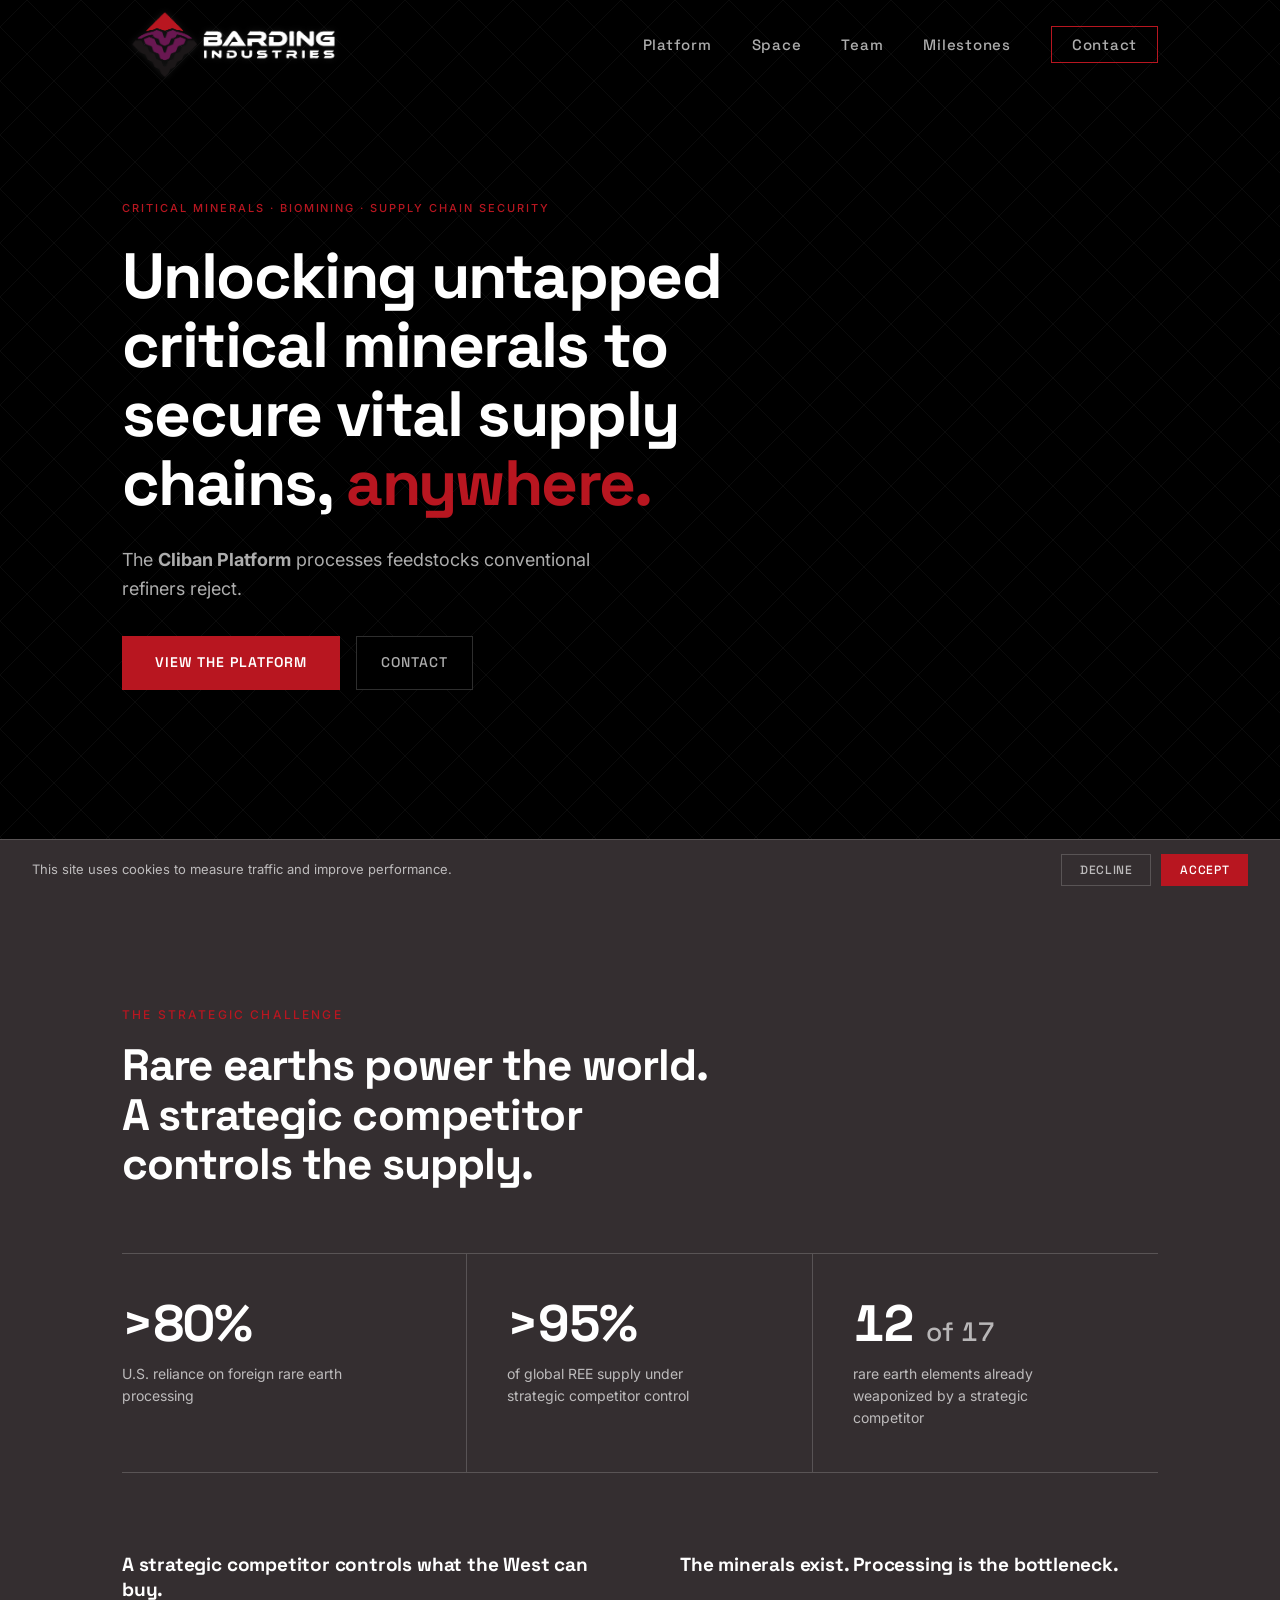
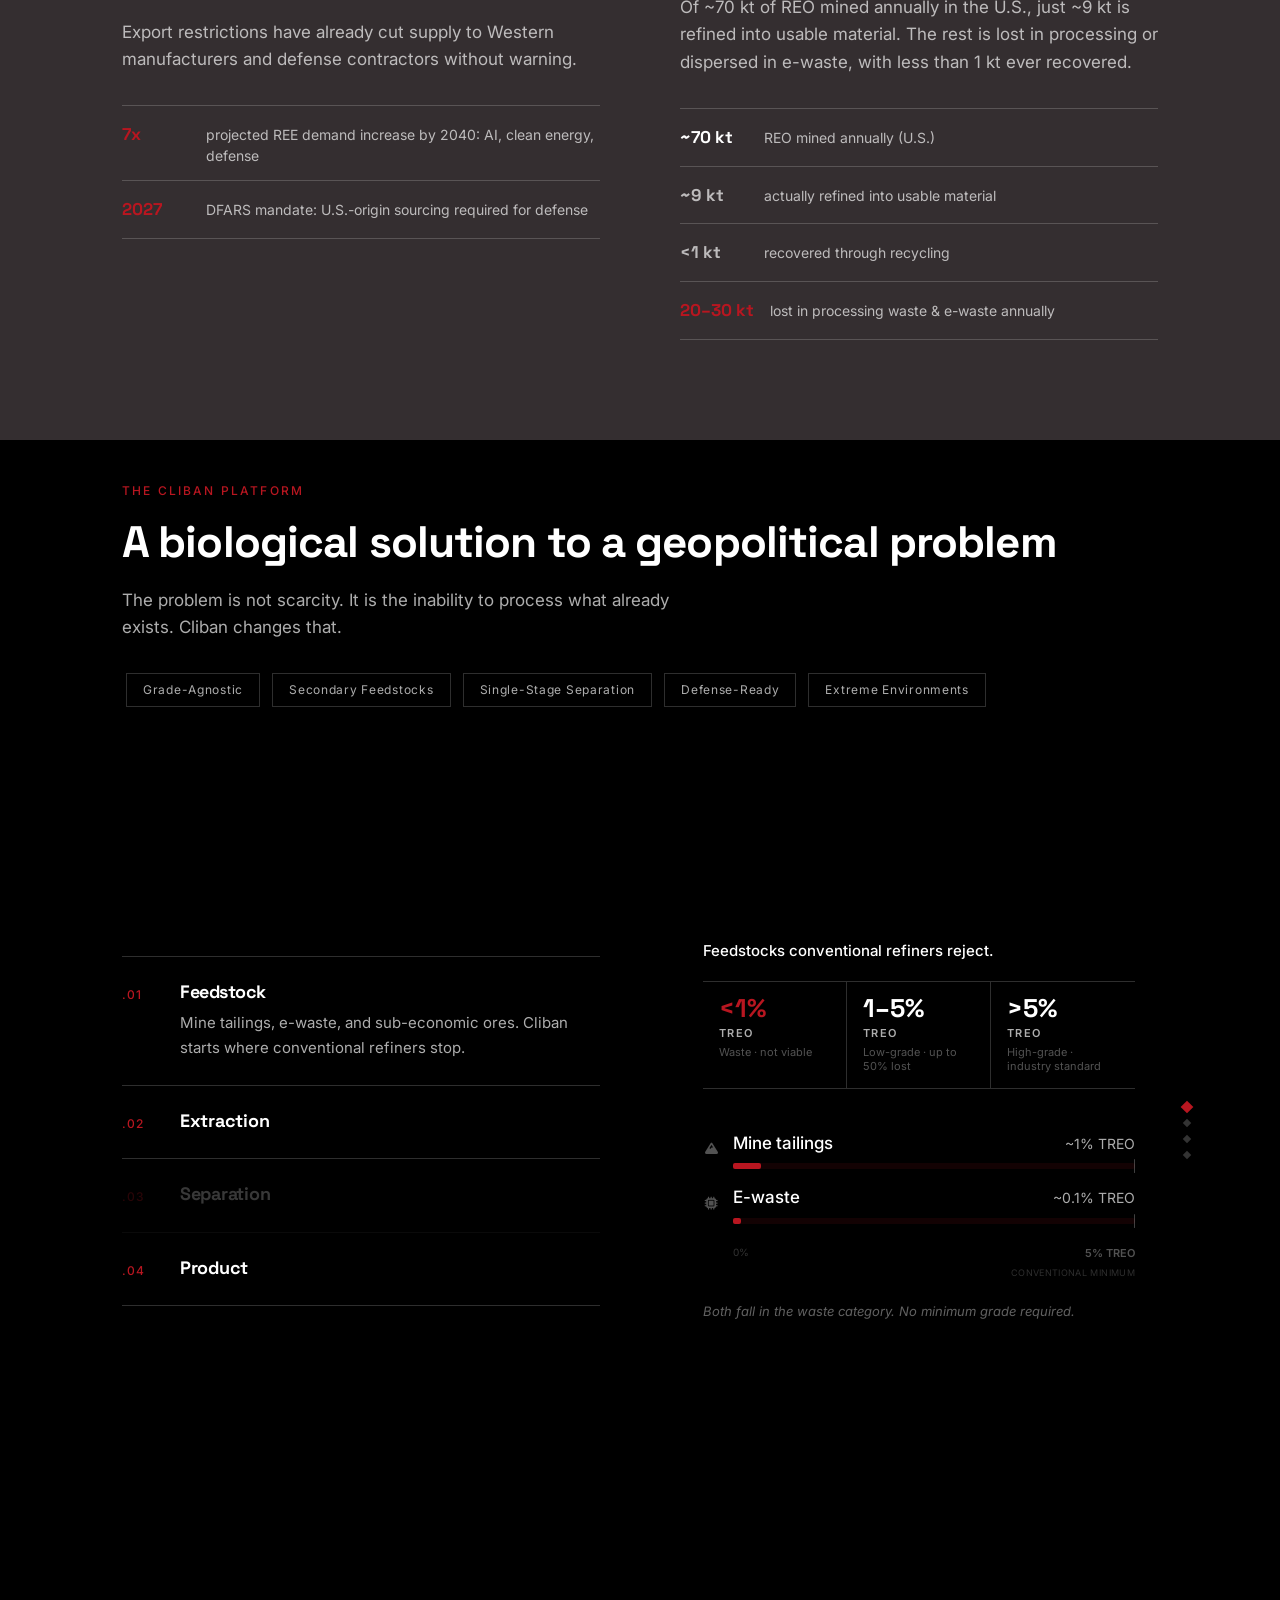
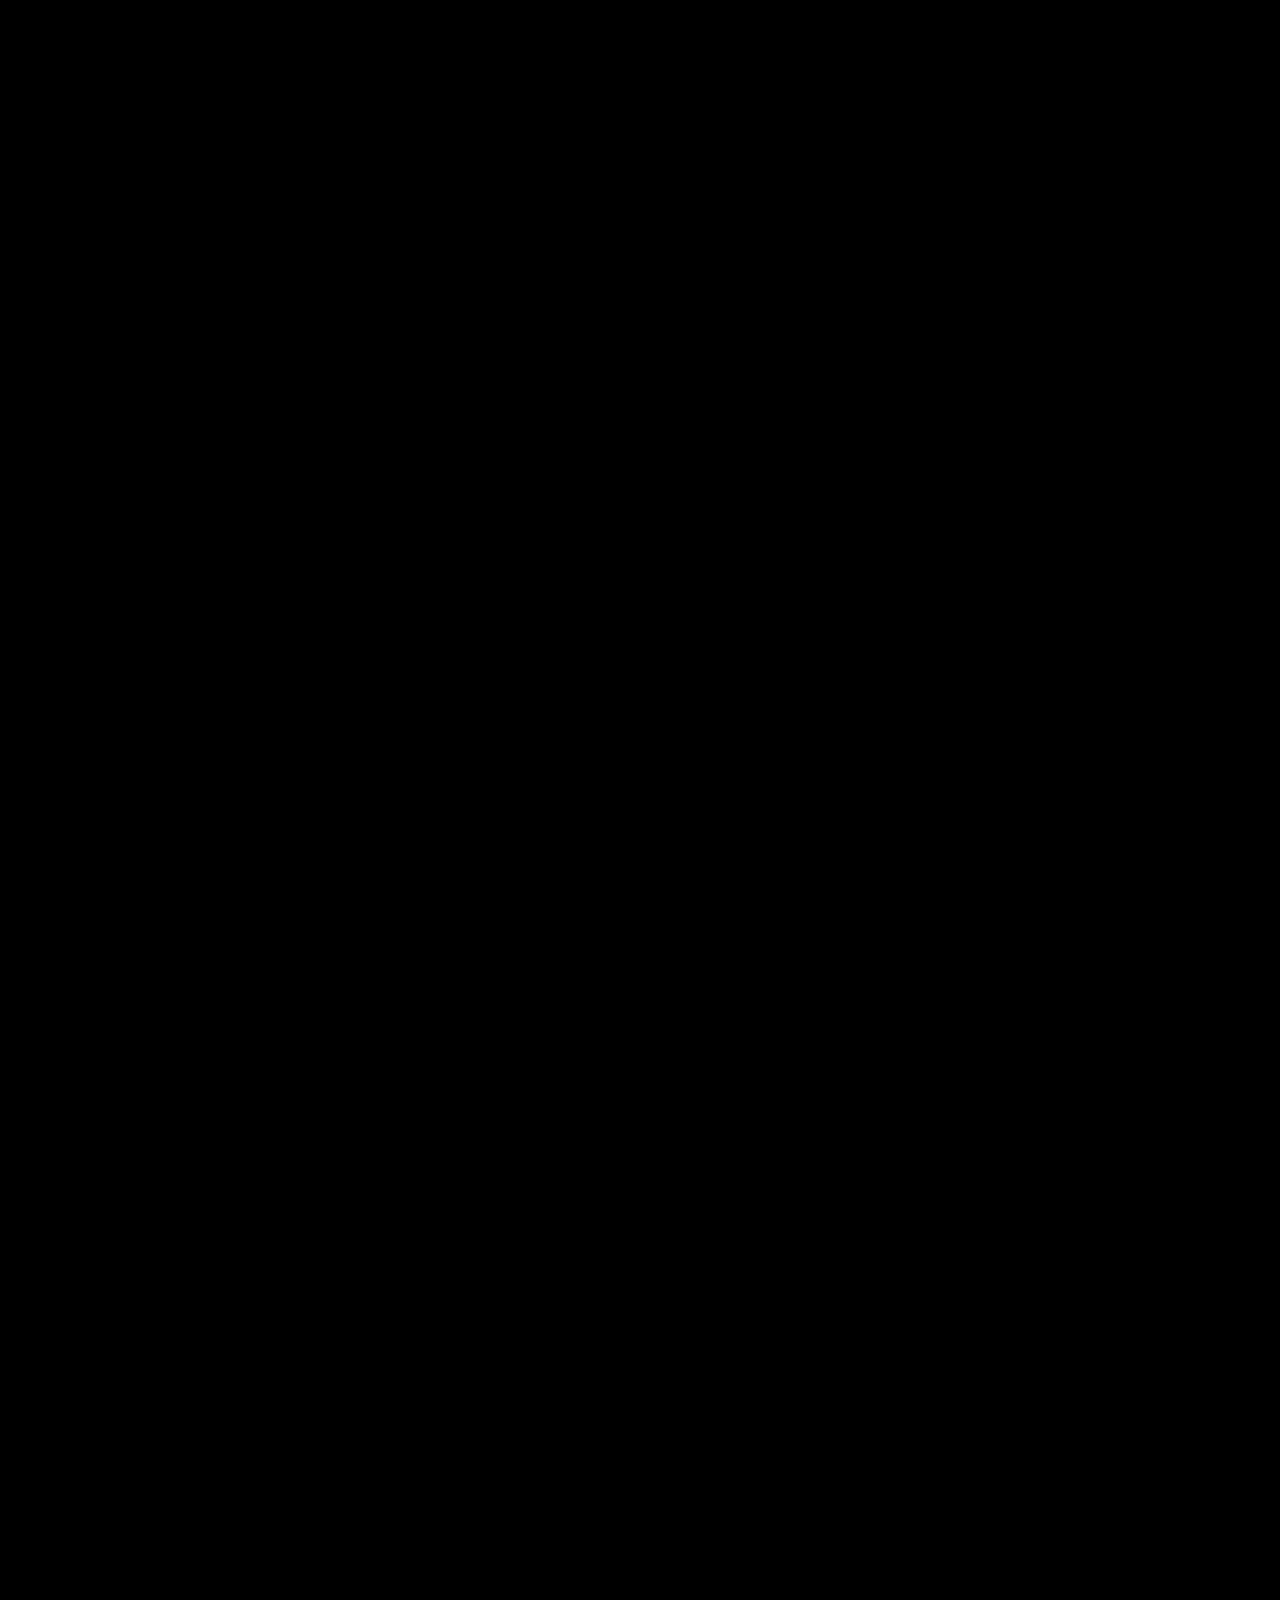
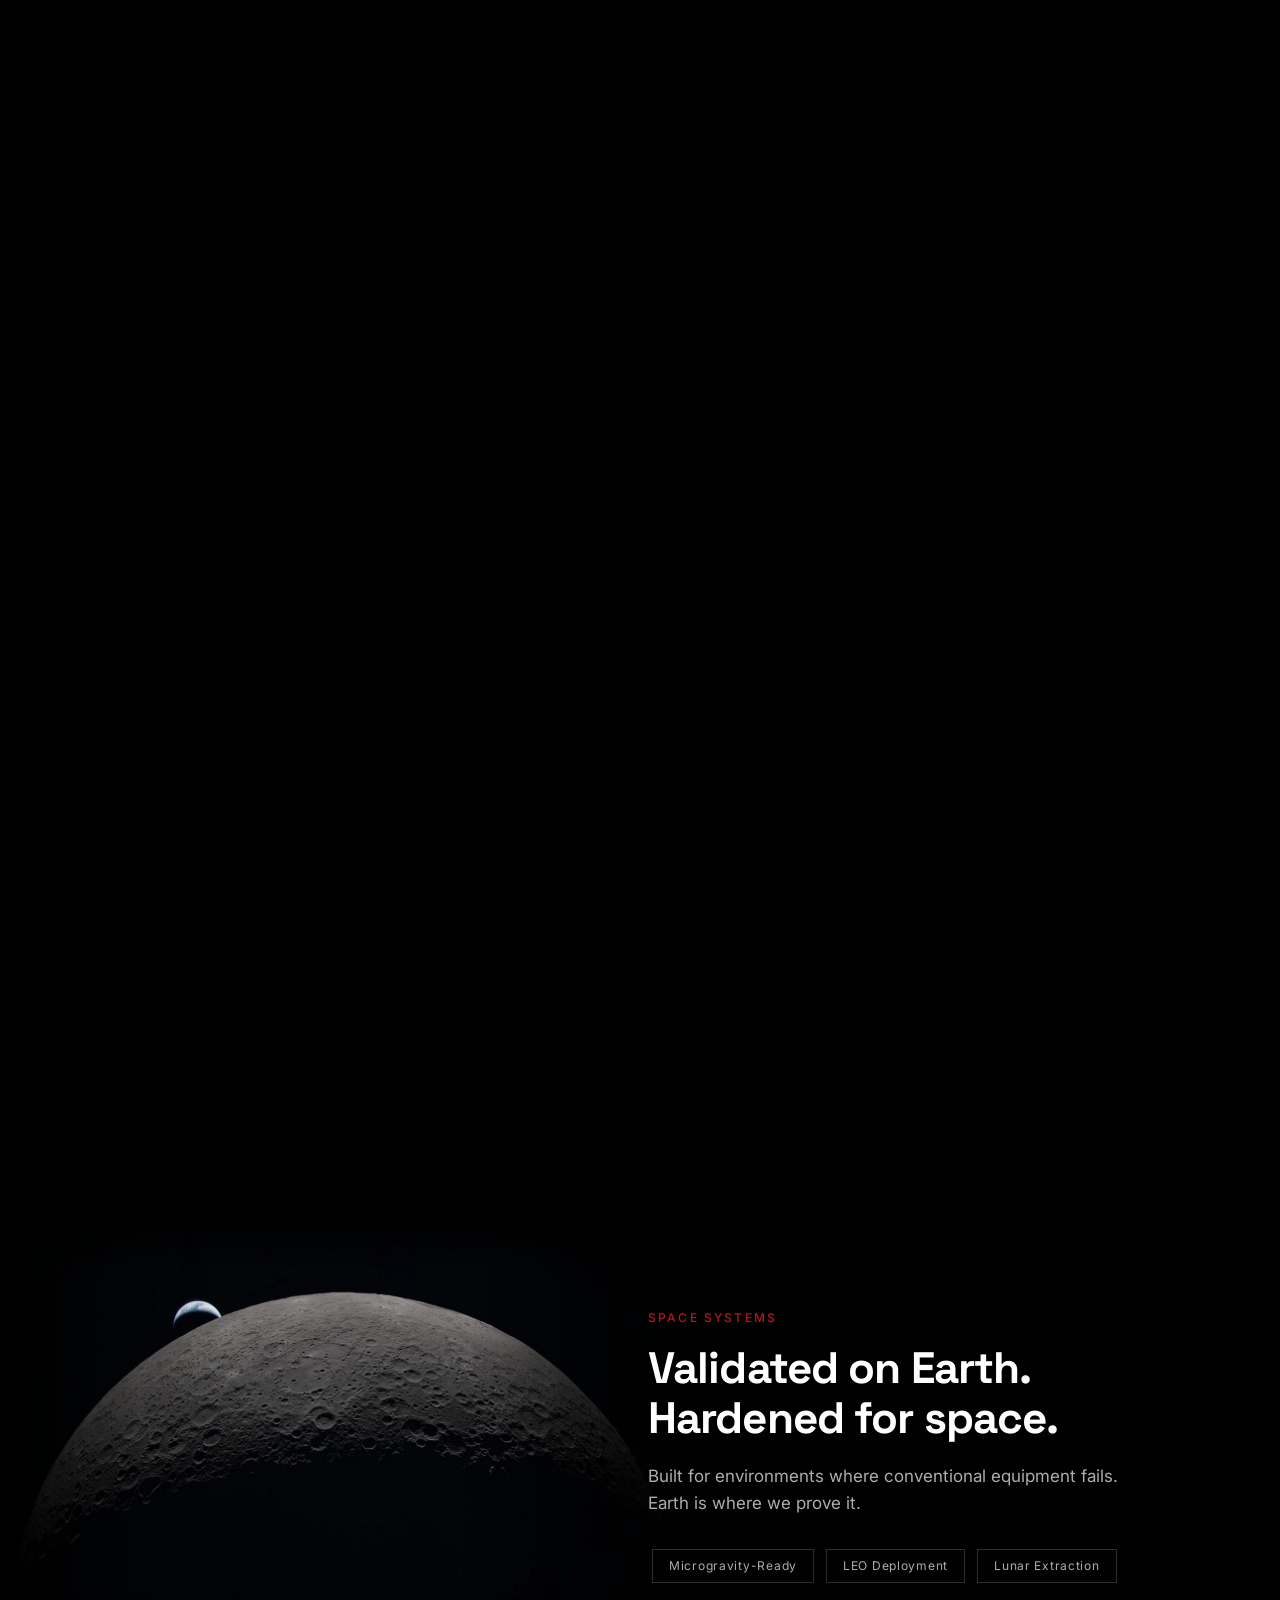
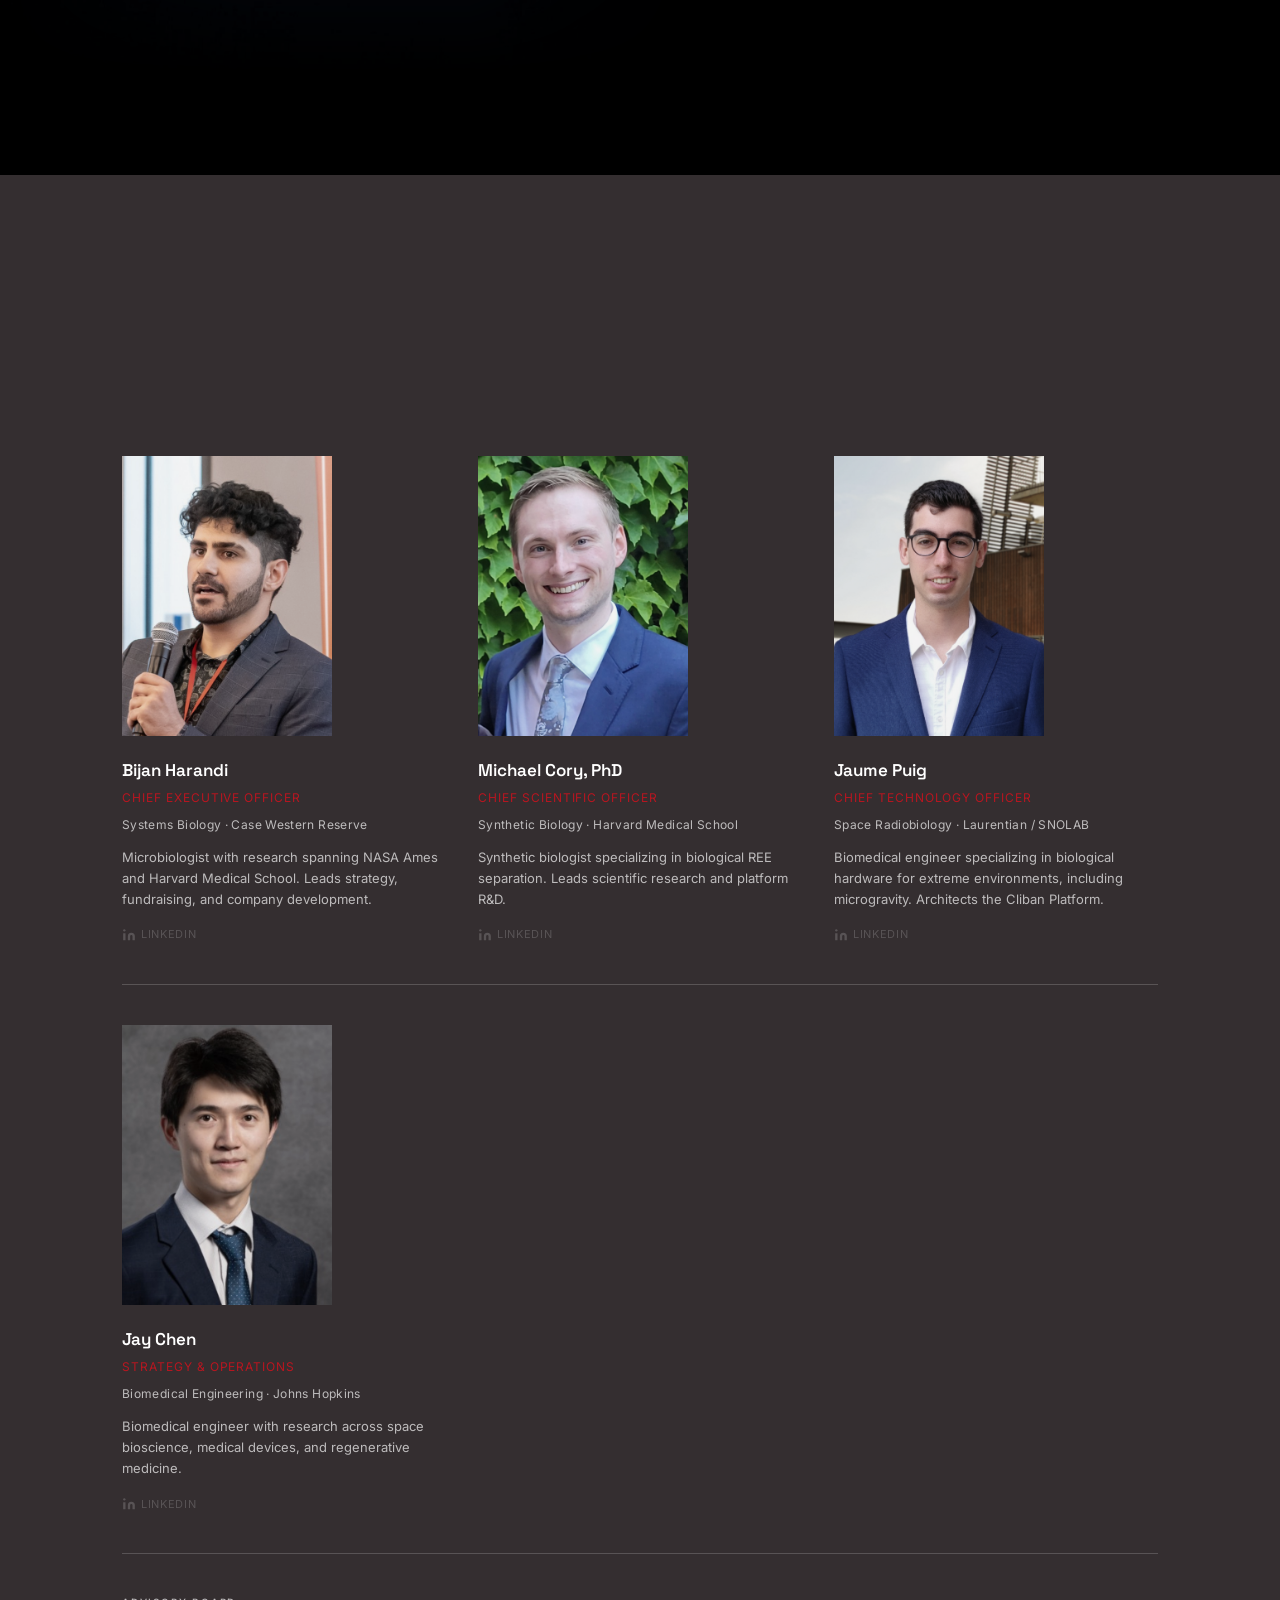
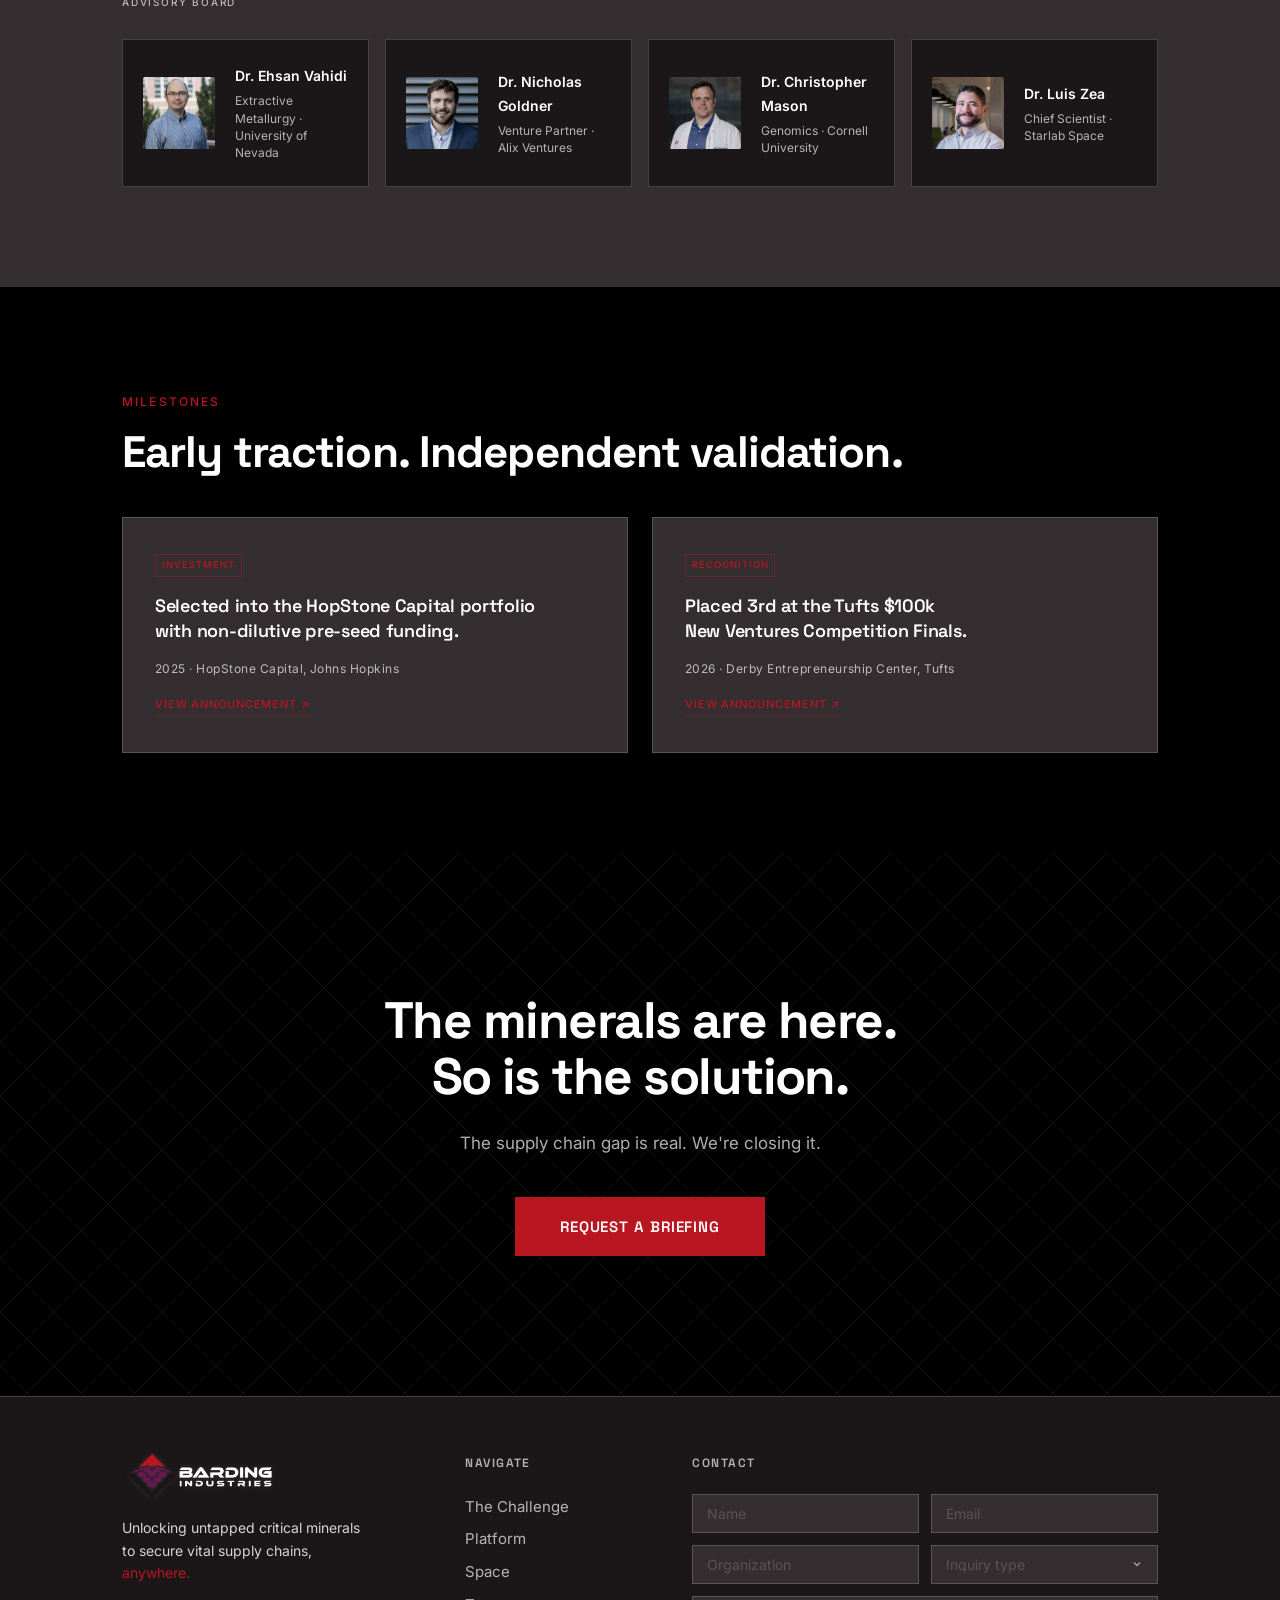
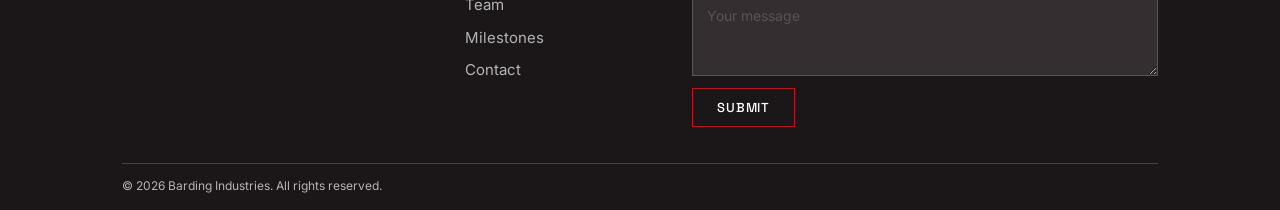
==== commit ac4204c4: "26.07.14.1" ====
--- a/index.html
+++ b/index.html
@@ -521,7 +521,7 @@
           <p class="team-name">Jaume Puig</p>
           <p class="team-title">Chief Technology Officer</p>
           <p class="team-credential">Space Radiobiology · Laurentian / SNOLAB</p>
-          <p class="team-bio">Biomedical engineer specializing in biological hardware for extreme environments, including microgravity. Architects the Cliban platform.</p>
+          <p class="team-bio">Biomedical engineer specializing in biological hardware for extreme environments, including microgravity. Architects the Cliban Platform.</p>
           <a class="team-linkedin" href="https://www.linkedin.com/in/jaume-puig/" target="_blank" rel="noopener noreferrer" aria-label="Jaume Puig LinkedIn">
             <svg viewBox="0 0 24 24" aria-hidden="true"><path d="M16 8a6 6 0 016 6v7h-4v-7a2 2 0 00-2-2 2 2 0 00-2 2v7h-4v-7a6 6 0 016-6zM2 9h4v12H2z"/><circle cx="4" cy="4" r="2"/></svg>
             LinkedIn
--- a/assets/css/styles.css
+++ b/assets/css/styles.css
@@ -2222,6 +2222,9 @@
   .advisory-grid { grid-template-columns: 1fr; }
   .advisory-card { padding: 1.125rem 1rem; gap: 1rem; }
 
+  /* Product markets: single column on very small screens */
+  .pv-prod-markets { grid-template-columns: 1fr; }
+
   /* News cards: tighter padding */
   .news-card { padding: 1.75rem 1.25rem; }
 
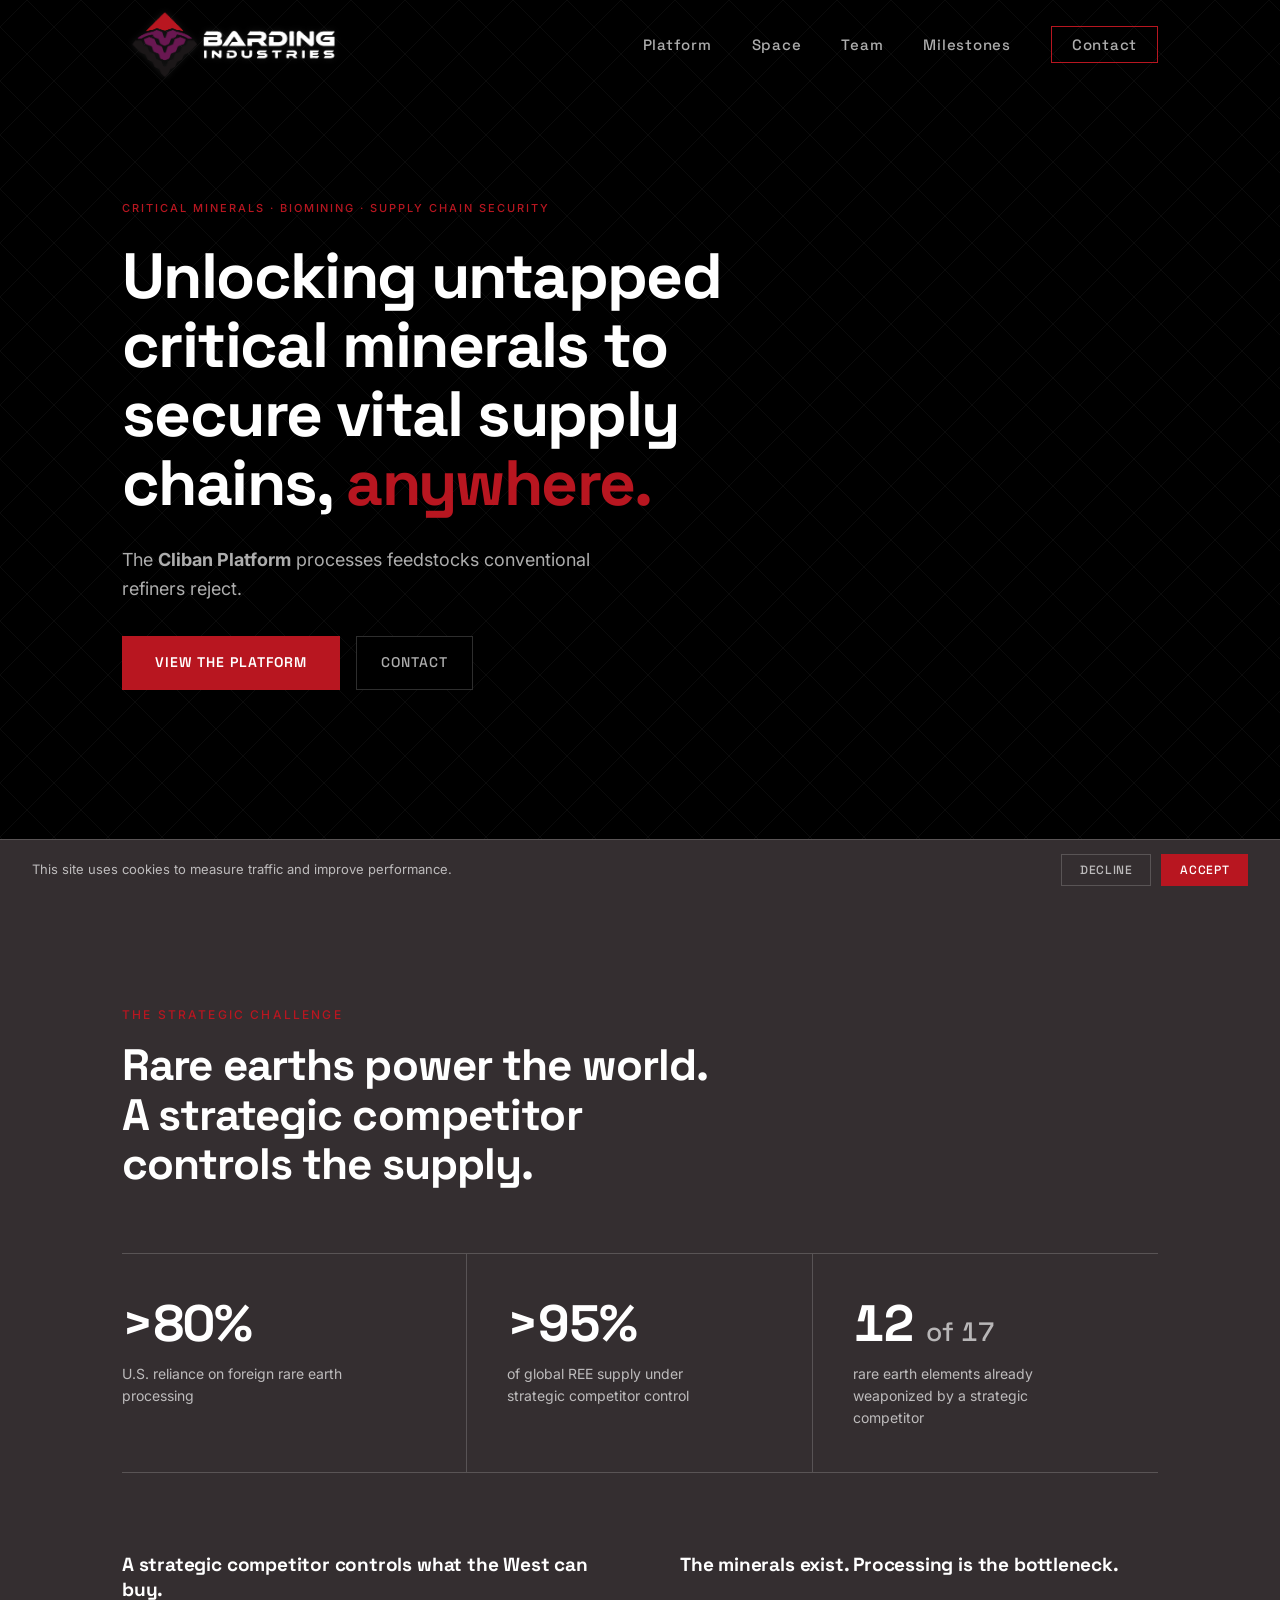
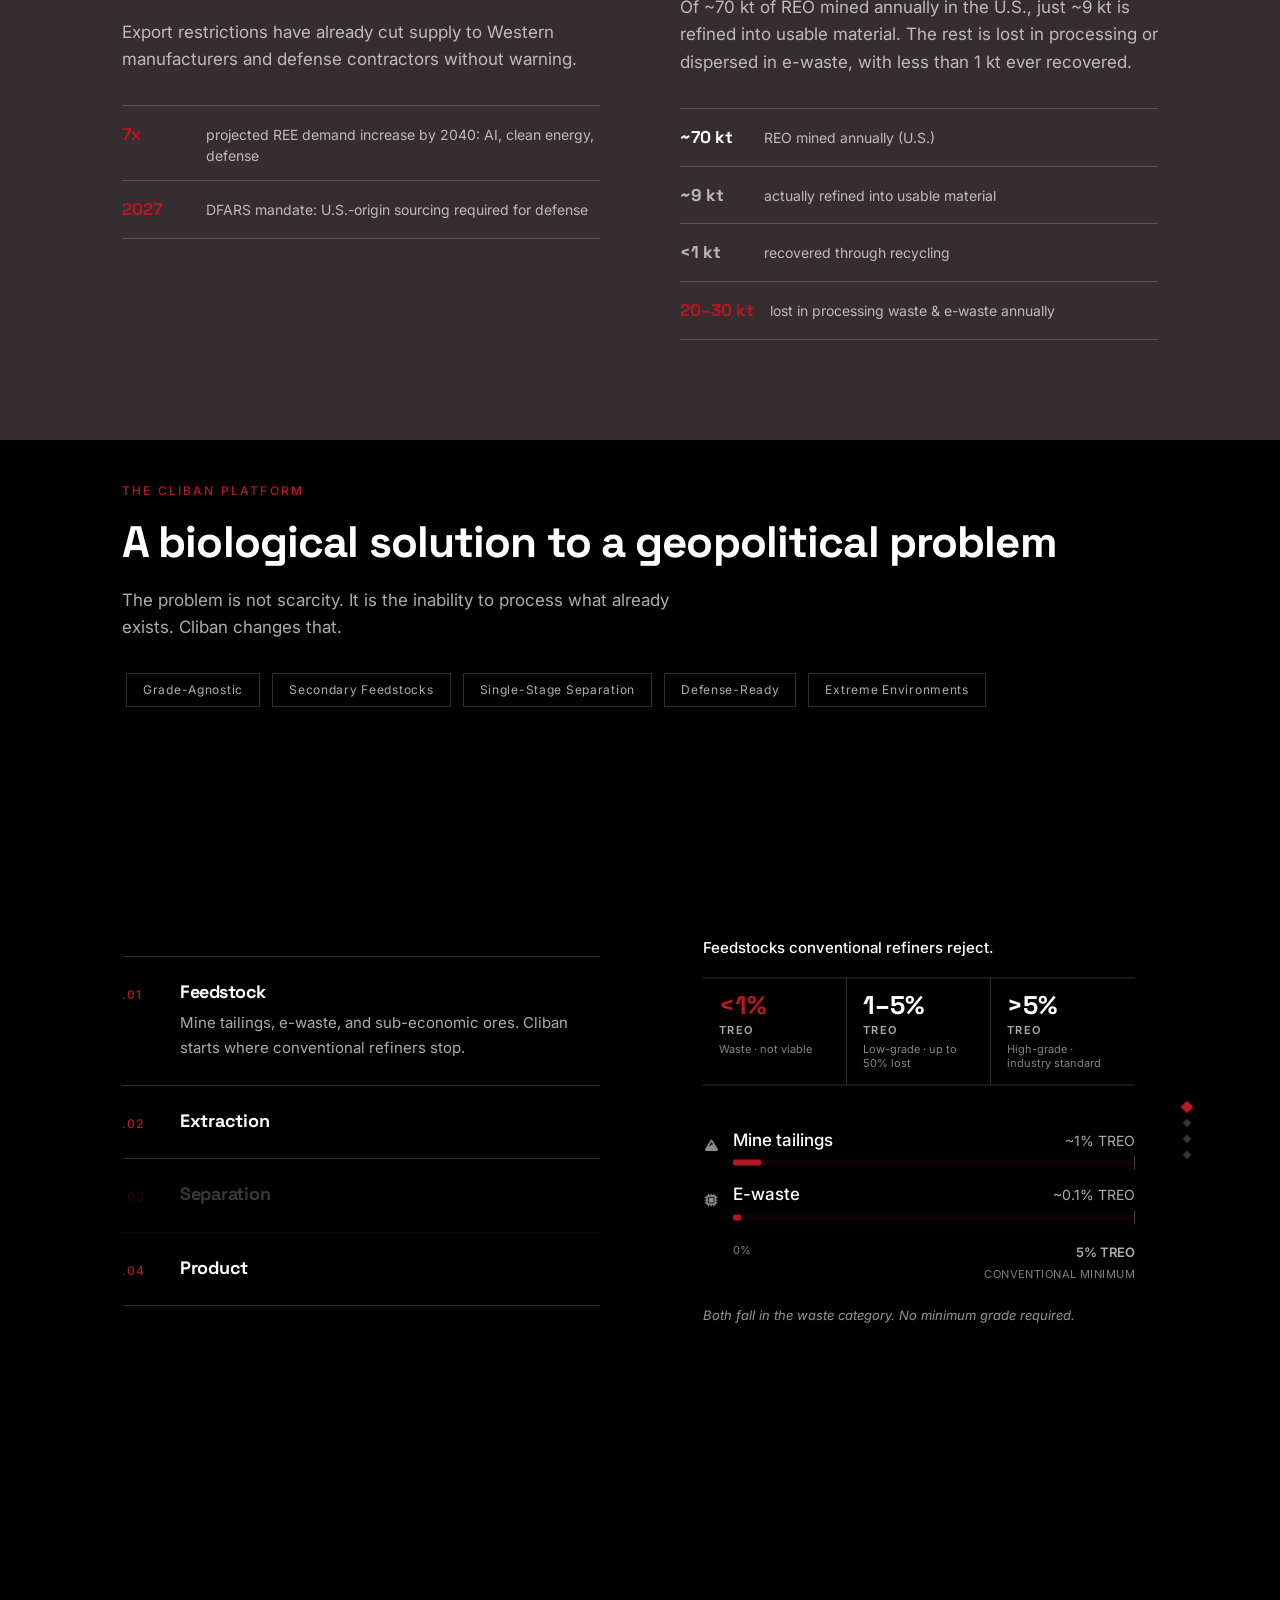
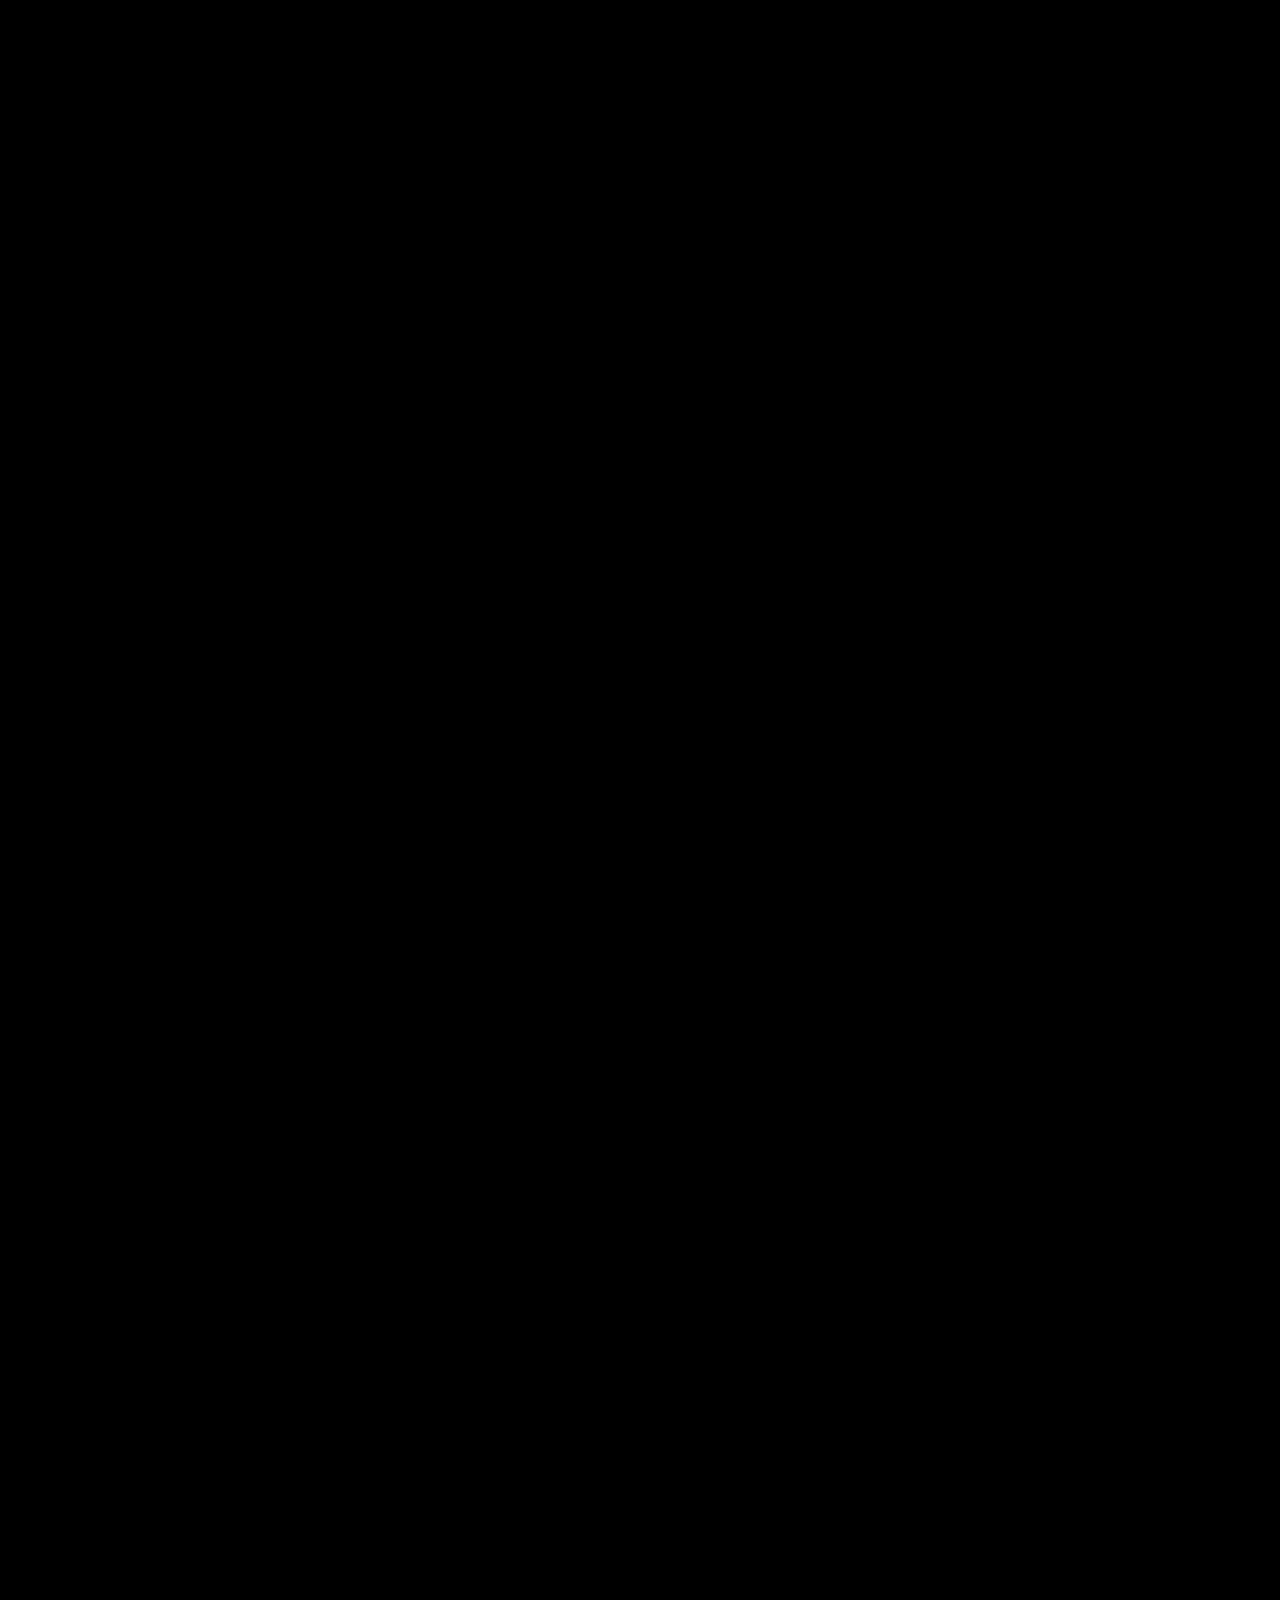
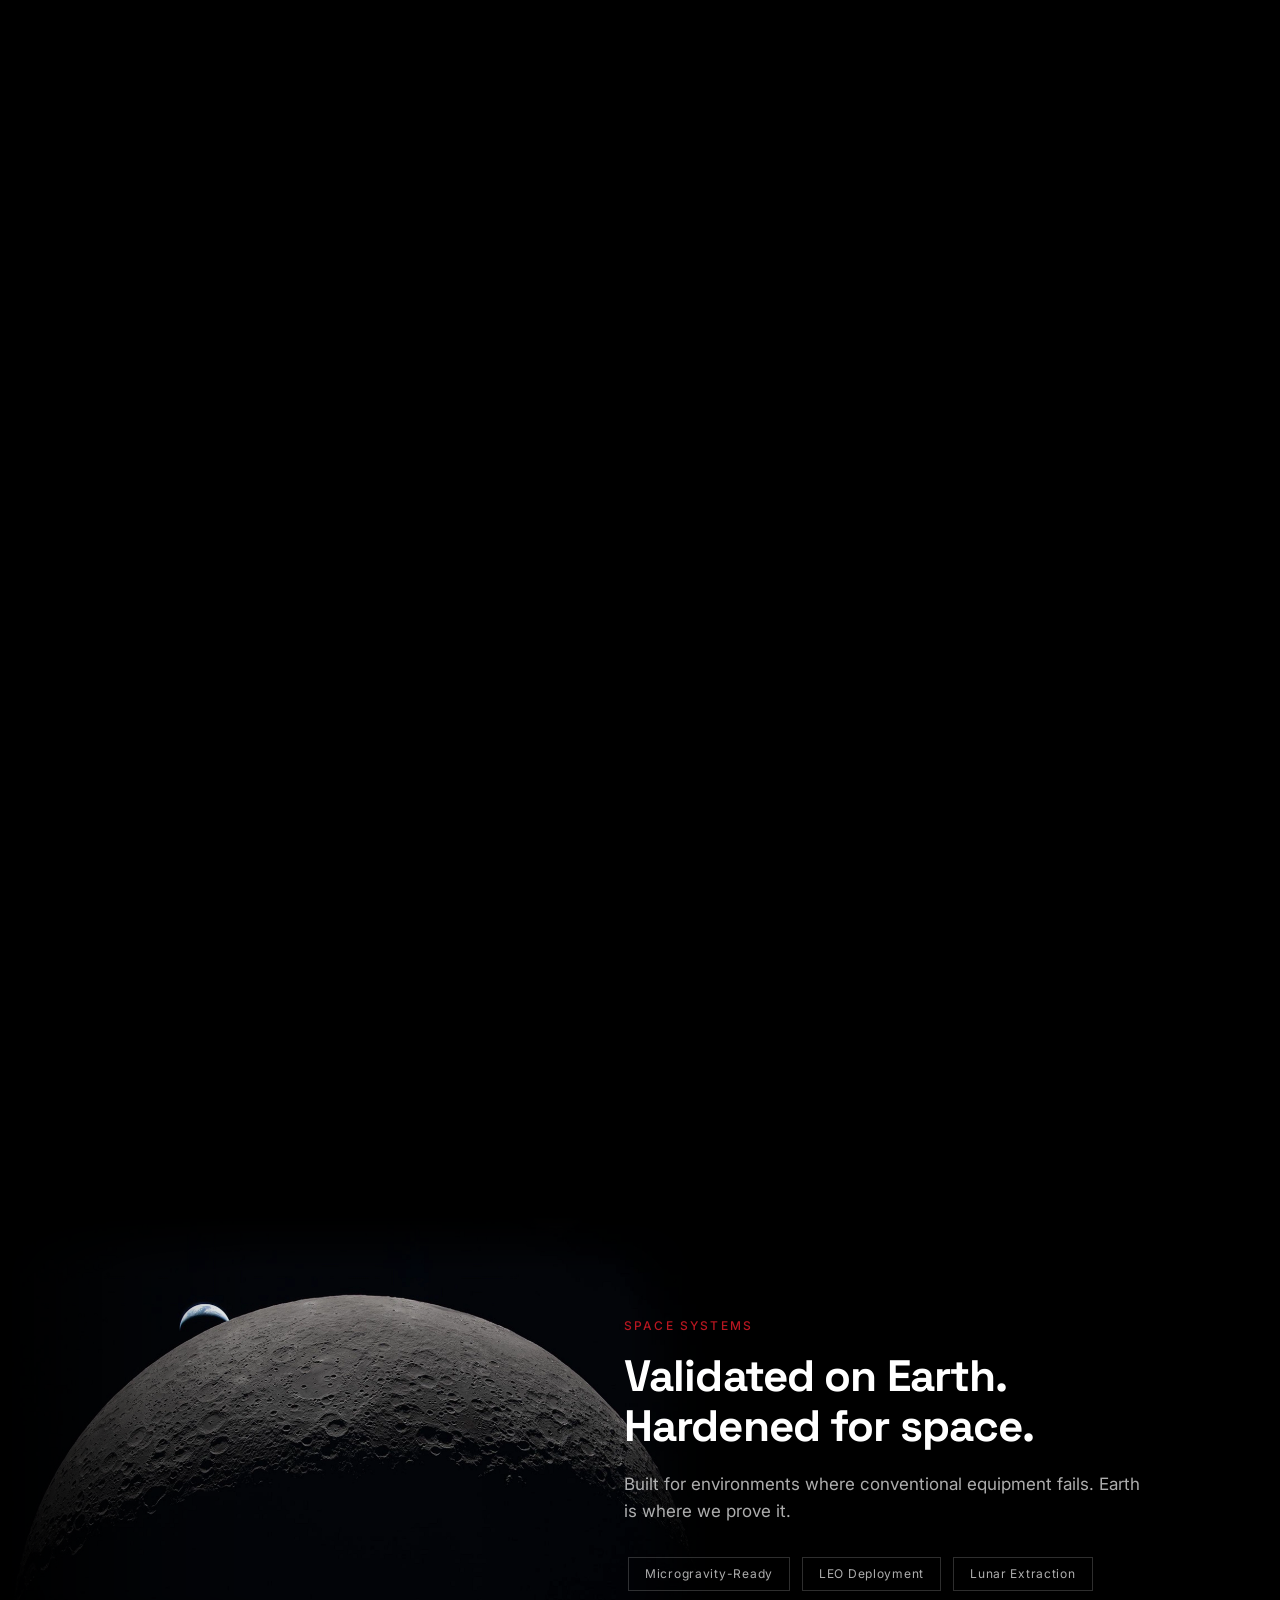
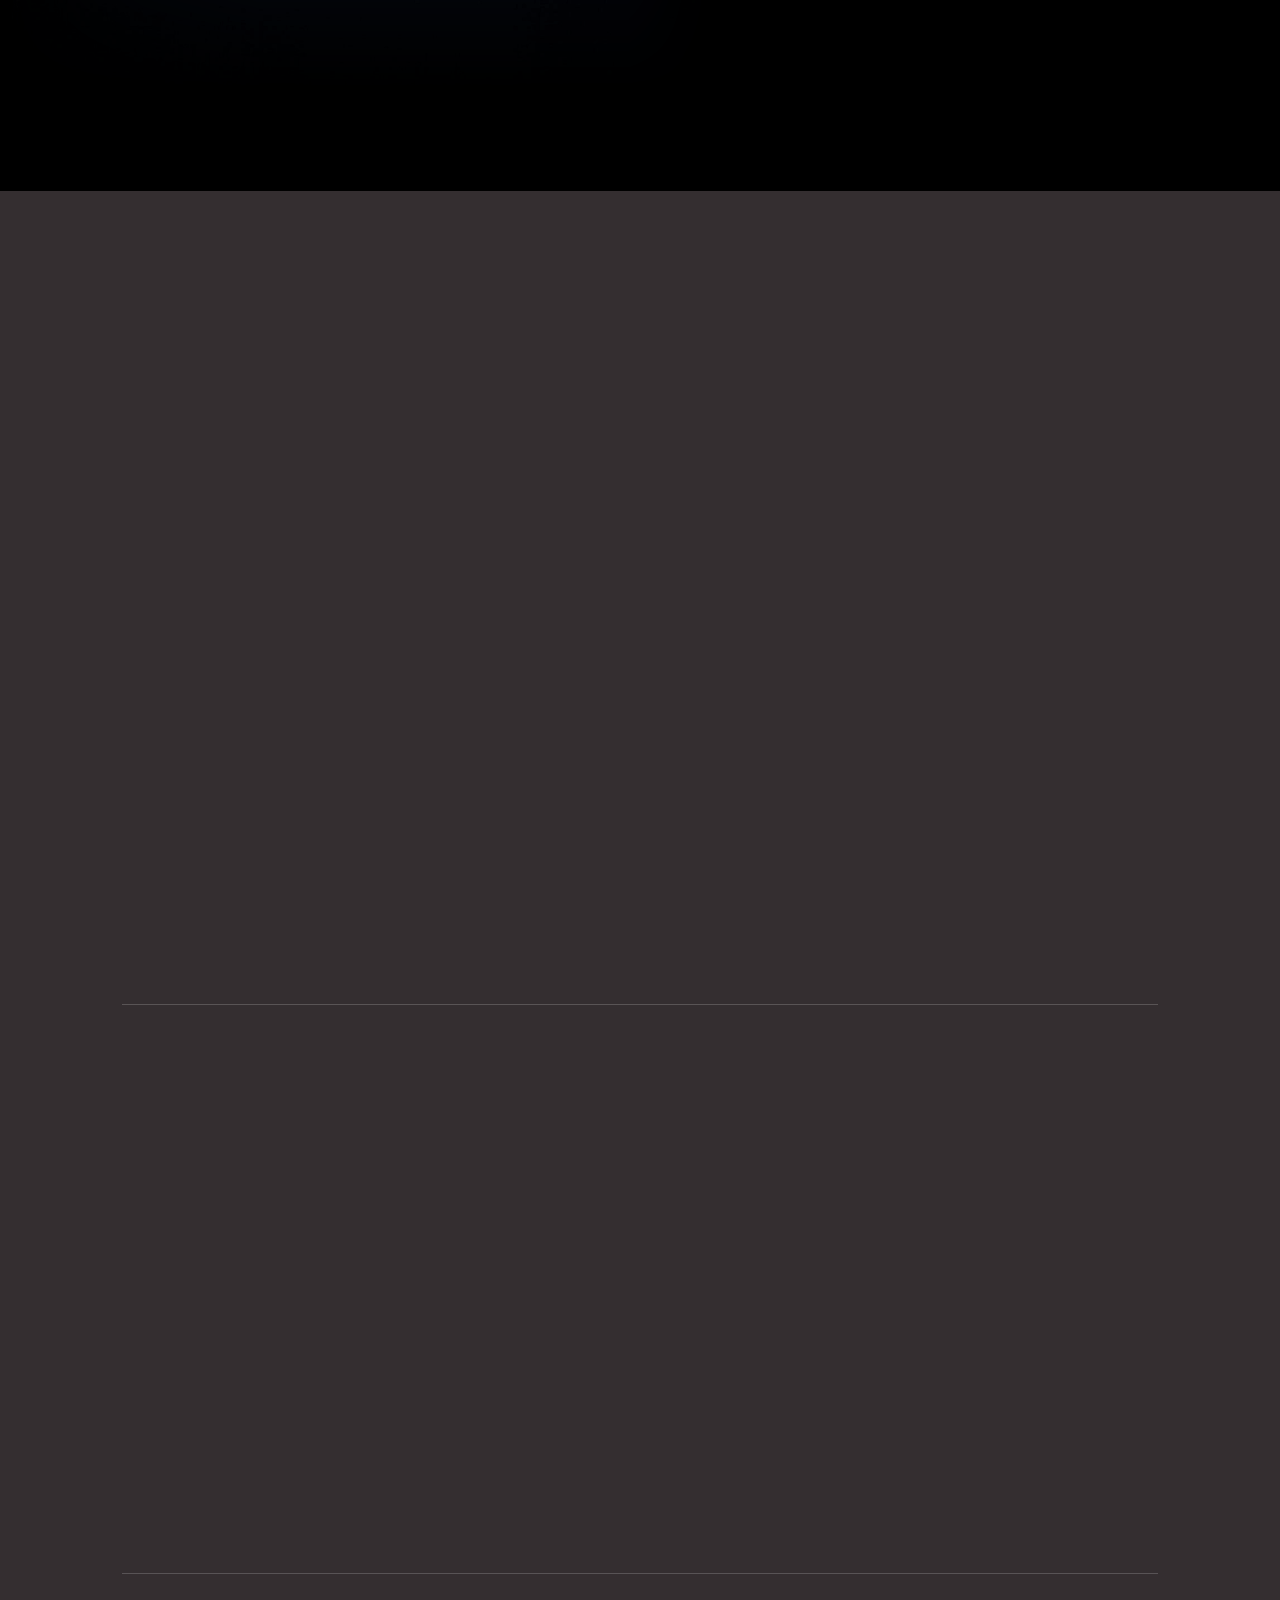
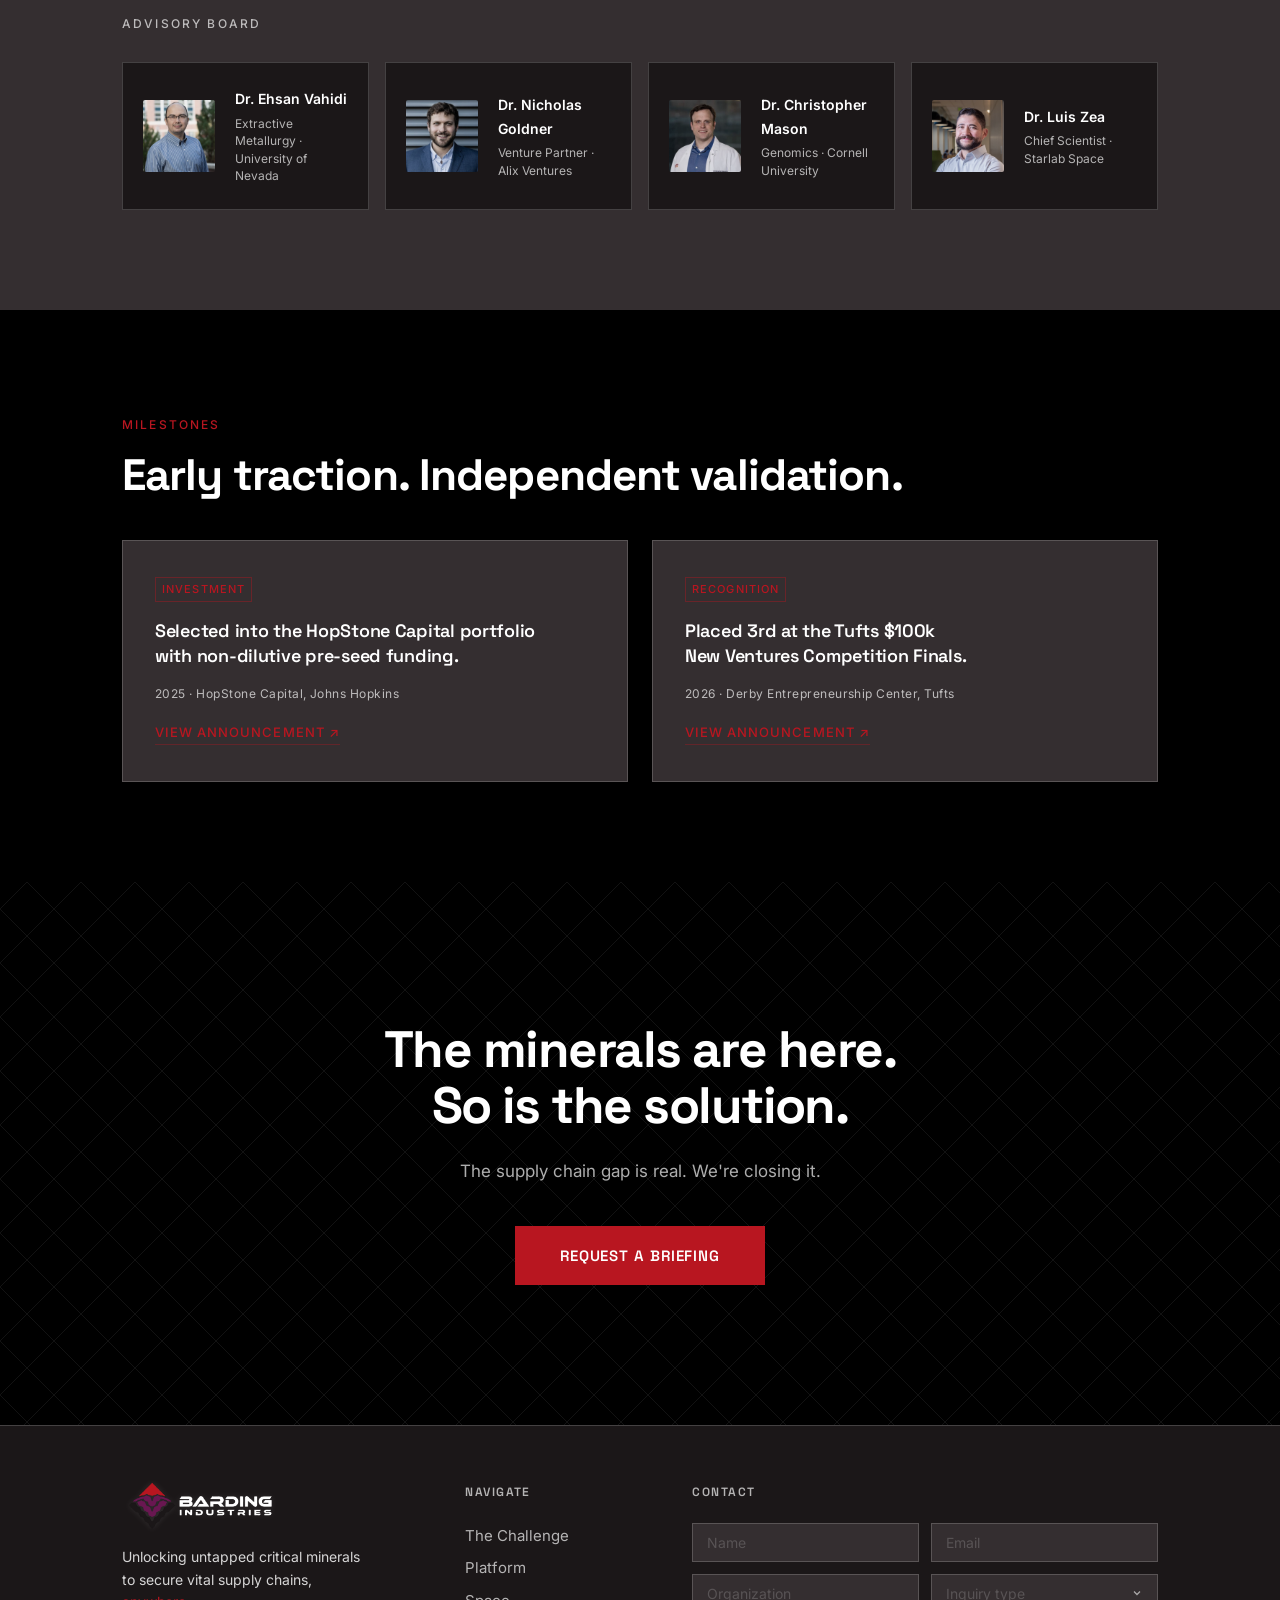
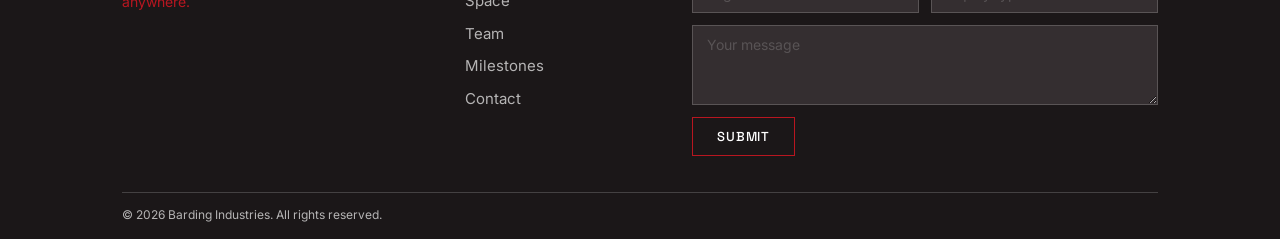
==== commit 117125b7: "26.07.14.2" ====
--- a/index.html
+++ b/index.html
@@ -330,7 +330,7 @@
                 <!-- flat-top hex grid + microbe dots generated by JS -->
               </svg>
               <div class="pv-ext-footer">
-                <p class="pv-ext-caption"><strong>Microbes dissolve</strong> the ore, releasing REE ions into solution.</p>
+                <p class="pv-ext-caption">REE ions mobilized from the ore into solution.</p>
                 <div class="pv-ext-attrs">
                   <span class="pv-attr">Robust growth</span>
                   <span class="pv-attr">Low-grade tuned</span>
@@ -347,7 +347,7 @@
                 <!-- floating hexes + arrows + element tiles generated by JS -->
               </svg>
               <div class="pv-sep-footer">
-                <p class="pv-sep-caption"><strong>Engineered proteins</strong> selectively separate each element.</p>
+                <p class="pv-sep-caption">Each element selectively isolated at high purity.</p>
                 <div class="pv-sep-attrs">
                   <span class="pv-attr">High selectivity</span>
                   <span class="pv-attr">High reusability</span>
--- a/assets/css/styles.css
+++ b/assets/css/styles.css
@@ -817,7 +817,7 @@
 }
 .pv-fs-stat-sub {
   font-size: 0.6875rem;
-  color: rgba(255,255,255,0.32);
+  color: rgba(255,255,255,0.52);
   line-height: 1.3;
 }
 
@@ -844,7 +844,7 @@
   width: 16px;
   height: 16px;
   flex-shrink: 0;
-  color: rgba(255,255,255,0.32);
+  color: rgba(255,255,255,0.55);
   display: flex;
   align-items: center;
   justify-content: center;
@@ -923,8 +923,8 @@
 .platform-visual.active .pv-fs-axis { opacity: 1; }
 
 .pv-fs-axis-lo {
-  font-size: 0.625rem;
-  color: rgba(255,255,255,0.2);
+  font-size: 0.6875rem;
+  color: rgba(255,255,255,0.50);
 }
 
 .pv-fs-axis-hi {
@@ -935,21 +935,21 @@
 }
 
 .pv-fs-axis-num {
+  font-size: 0.8125rem;
+  font-weight: 600;
+  color: var(--clr-muted);
+}
+
+.pv-fs-axis-sub {
   font-size: 0.6875rem;
-  font-weight: 600;
-  color: rgba(255,255,255,0.32);
-}
-
-.pv-fs-axis-sub {
-  font-size: 0.5625rem;
-  color: rgba(255,255,255,0.18);
+  color: rgba(255,255,255,0.50);
   letter-spacing: 0.04em;
   text-transform: uppercase;
 }
 
 .pv-fs-note {
   font-size: 0.8125rem;
-  color: rgba(255,255,255,0.38);
+  color: rgba(255,255,255,0.58);
   font-style: italic;
   opacity: 0;
   transition: opacity 0.5s var(--ease) 1.15s;
@@ -1127,7 +1127,7 @@
 
 .pv-pe-num {
   font-size: 0.75rem;
-  color: rgba(255,255,255,0.32);
+  color: rgba(255,255,255,0.50);
   font-family: var(--font-body);
   line-height: 1;
   margin-bottom: 0.2rem;
@@ -1334,36 +1334,33 @@
   display: grid;
   grid-template-columns: 1fr 1fr;
   align-items: center;
-  gap: 3rem;
+  gap: 0;
   max-width: var(--max-w);
   margin: 0 auto;
-  /* No left padding: earth column runs to page edge */
+  /* No left padding: earth column bleeds to viewport left edge */
   padding: 100px 2rem 100px 0;
 }
 
 .space-earth-wrap {
   display: flex;
   align-items: center;
-  /* Push left by the auto-margin the container normally has,
-     so the Earth runs flush to the viewport left edge */
-  margin-left: calc(-1 * max(0px, (100vw - var(--max-w)) / 2));
+  /* Bleed left, but cap at 180px so very wide screens keep some padding */
+  margin-left: calc(-1 * min(max(0px, (100vw - var(--max-w)) / 2), 180px));
 }
 
 .space-earth-img {
-  /* Width compensates for the left bleed */
-  width: calc(100% + max(0px, (100vw - var(--max-w)) / 2));
+  /* Width compensates for the capped bleed */
+  width: calc(100% + min(max(0px, (100vw - var(--max-w)) / 2), 180px));
   max-width: 720px;
   aspect-ratio: 3/2;
   object-fit: contain;
   display: block;
-  /* Full-perimeter vignette: two intersected gradients blend the Moon's
-     grey/textured surface into the black section background on all sides.
-     Left is strongest (page bleed); right, top, bottom are softer. */
+  /* Right fade starts late so moon stays visible close to text */
   -webkit-mask-image:
-    linear-gradient(to right, transparent 0%, rgba(0,0,0,0.7) 20%, black 36%, black 68%, rgba(0,0,0,0.4) 84%, transparent 100%),
+    linear-gradient(to right, transparent 0%, rgba(0,0,0,0.7) 20%, black 36%, black 88%, rgba(0,0,0,0.2) 96%, transparent 100%),
     linear-gradient(to bottom, transparent 0%, black 12%, black 80%, transparent 100%);
   mask-image:
-    linear-gradient(to right, transparent 0%, rgba(0,0,0,0.7) 20%, black 36%, black 68%, rgba(0,0,0,0.4) 84%, transparent 100%),
+    linear-gradient(to right, transparent 0%, rgba(0,0,0,0.7) 20%, black 36%, black 88%, rgba(0,0,0,0.2) 96%, transparent 100%),
     linear-gradient(to bottom, transparent 0%, black 12%, black 80%, transparent 100%);
   -webkit-mask-composite: destination-in;
   mask-composite: intersect;
@@ -1413,7 +1410,7 @@
 .team-sublabel {
   display: block;
   font-family: var(--font-body);
-  font-size: 0.625rem;
+  font-size: 0.75rem;
   font-weight: 500;
   letter-spacing: 0.18em;
   text-transform: uppercase;
@@ -1527,7 +1524,7 @@
   font-size: 0.6875rem;
   letter-spacing: 0.06em;
   text-transform: uppercase;
-  color: var(--clr-faint);
+  color: rgba(255,255,255,0.45);
   transition: color var(--transition);
 }
 .team-linkedin:hover { color: var(--clr-white); }
@@ -1617,7 +1614,7 @@
 
 .news-tag {
   display: inline-block;
-  font-size: 0.5938rem;
+  font-size: 0.6875rem;
   font-weight: 500;
   letter-spacing: 0.1em;
   text-transform: uppercase;
@@ -1647,7 +1644,7 @@
   display: inline-flex;
   align-items: center;
   gap: 4px;
-  font-size: 0.6875rem;
+  font-size: 0.8125rem;
   font-weight: 500;
   letter-spacing: 0.08em;
   text-transform: uppercase;
@@ -1943,7 +1940,7 @@
 }
 
 .field-error-msg {
-  font-size: 0.7rem;
+  font-size: 0.75rem;
   color: var(--clr-red);
   margin-top: 0.3rem;
   letter-spacing: 0.02em;
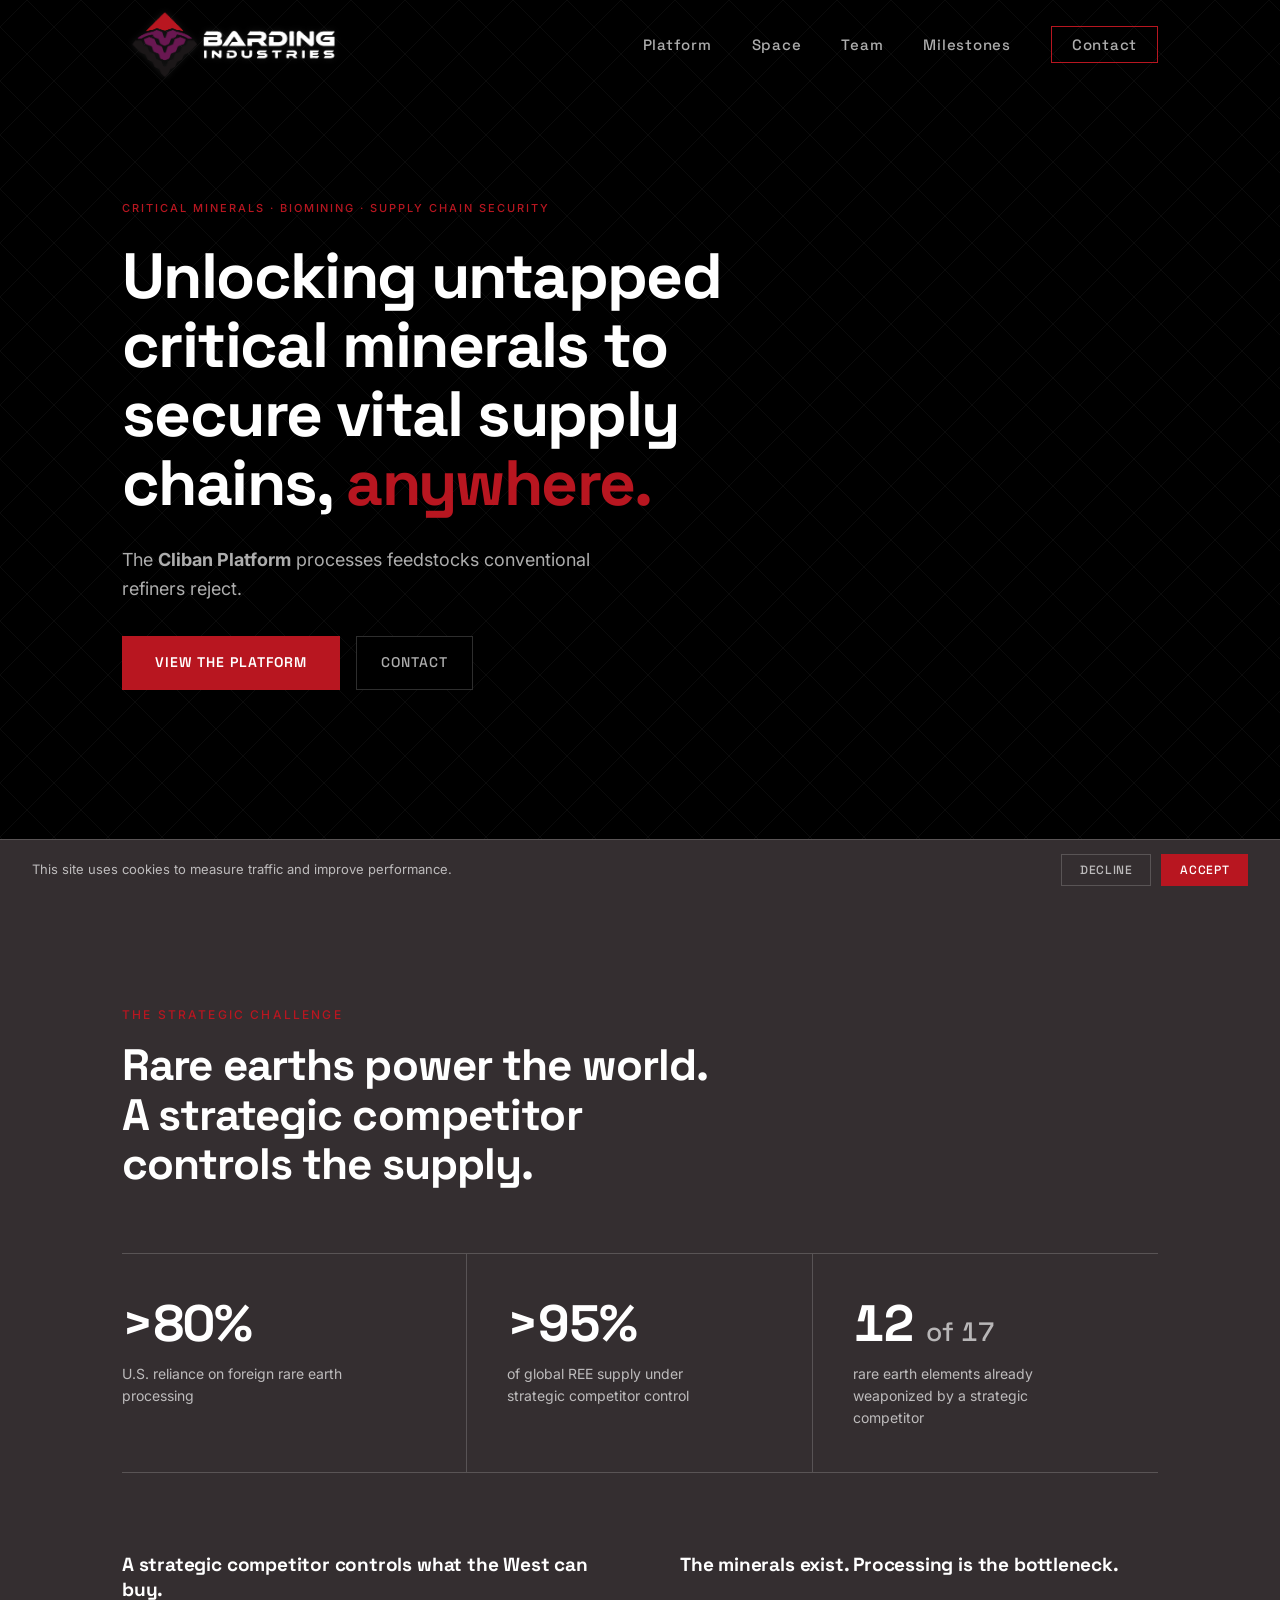
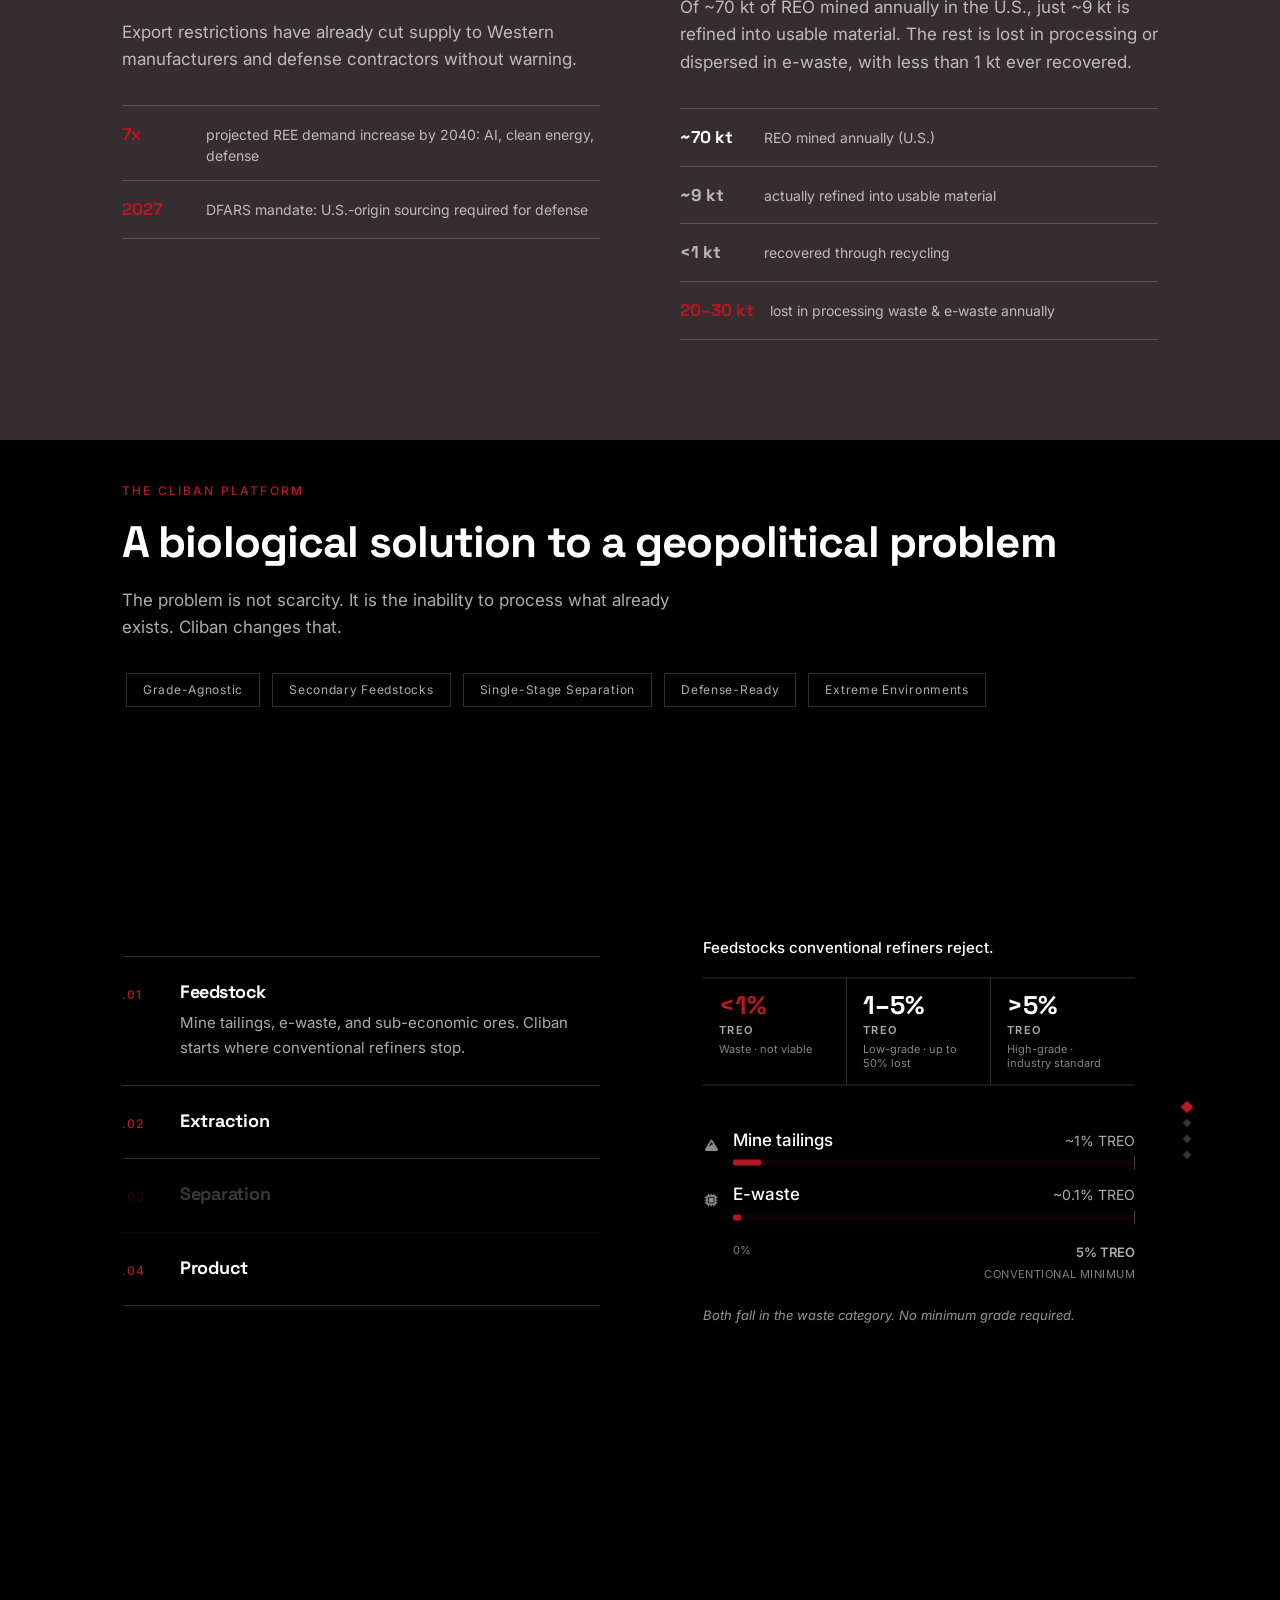
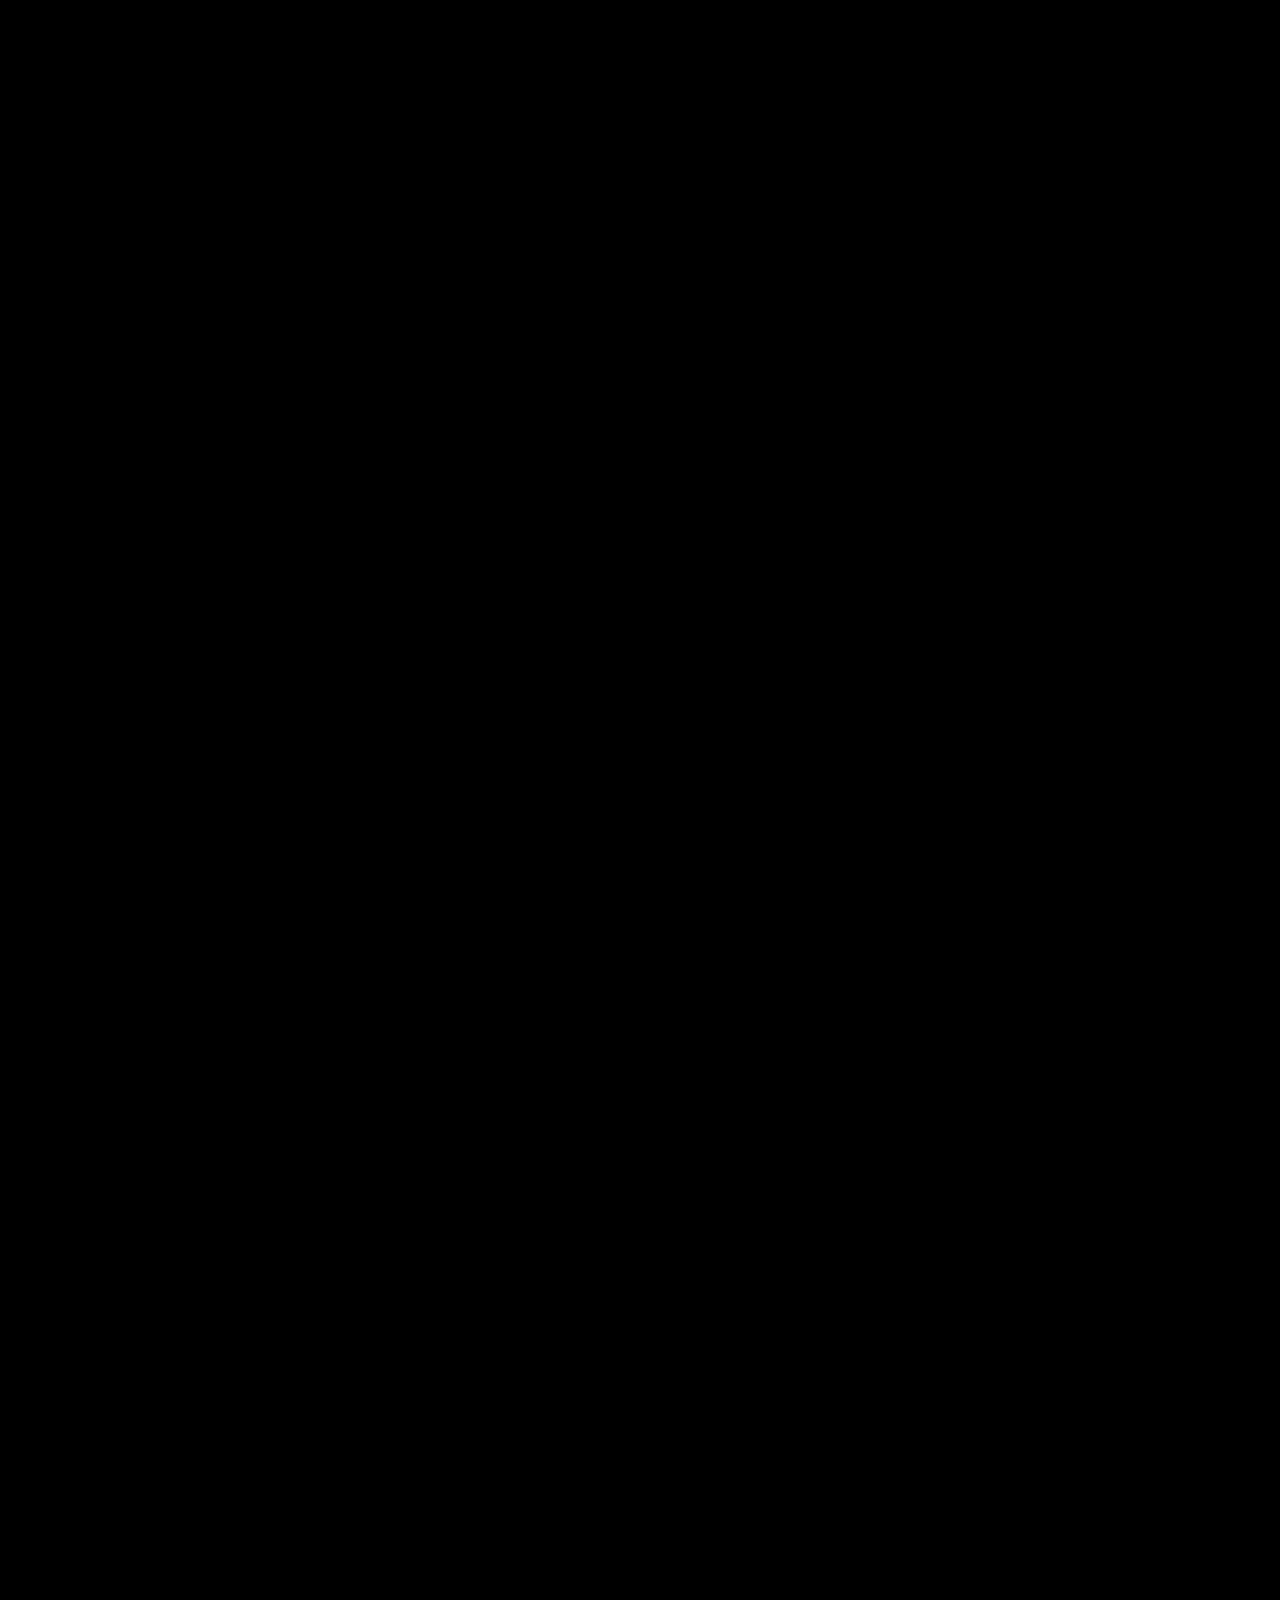
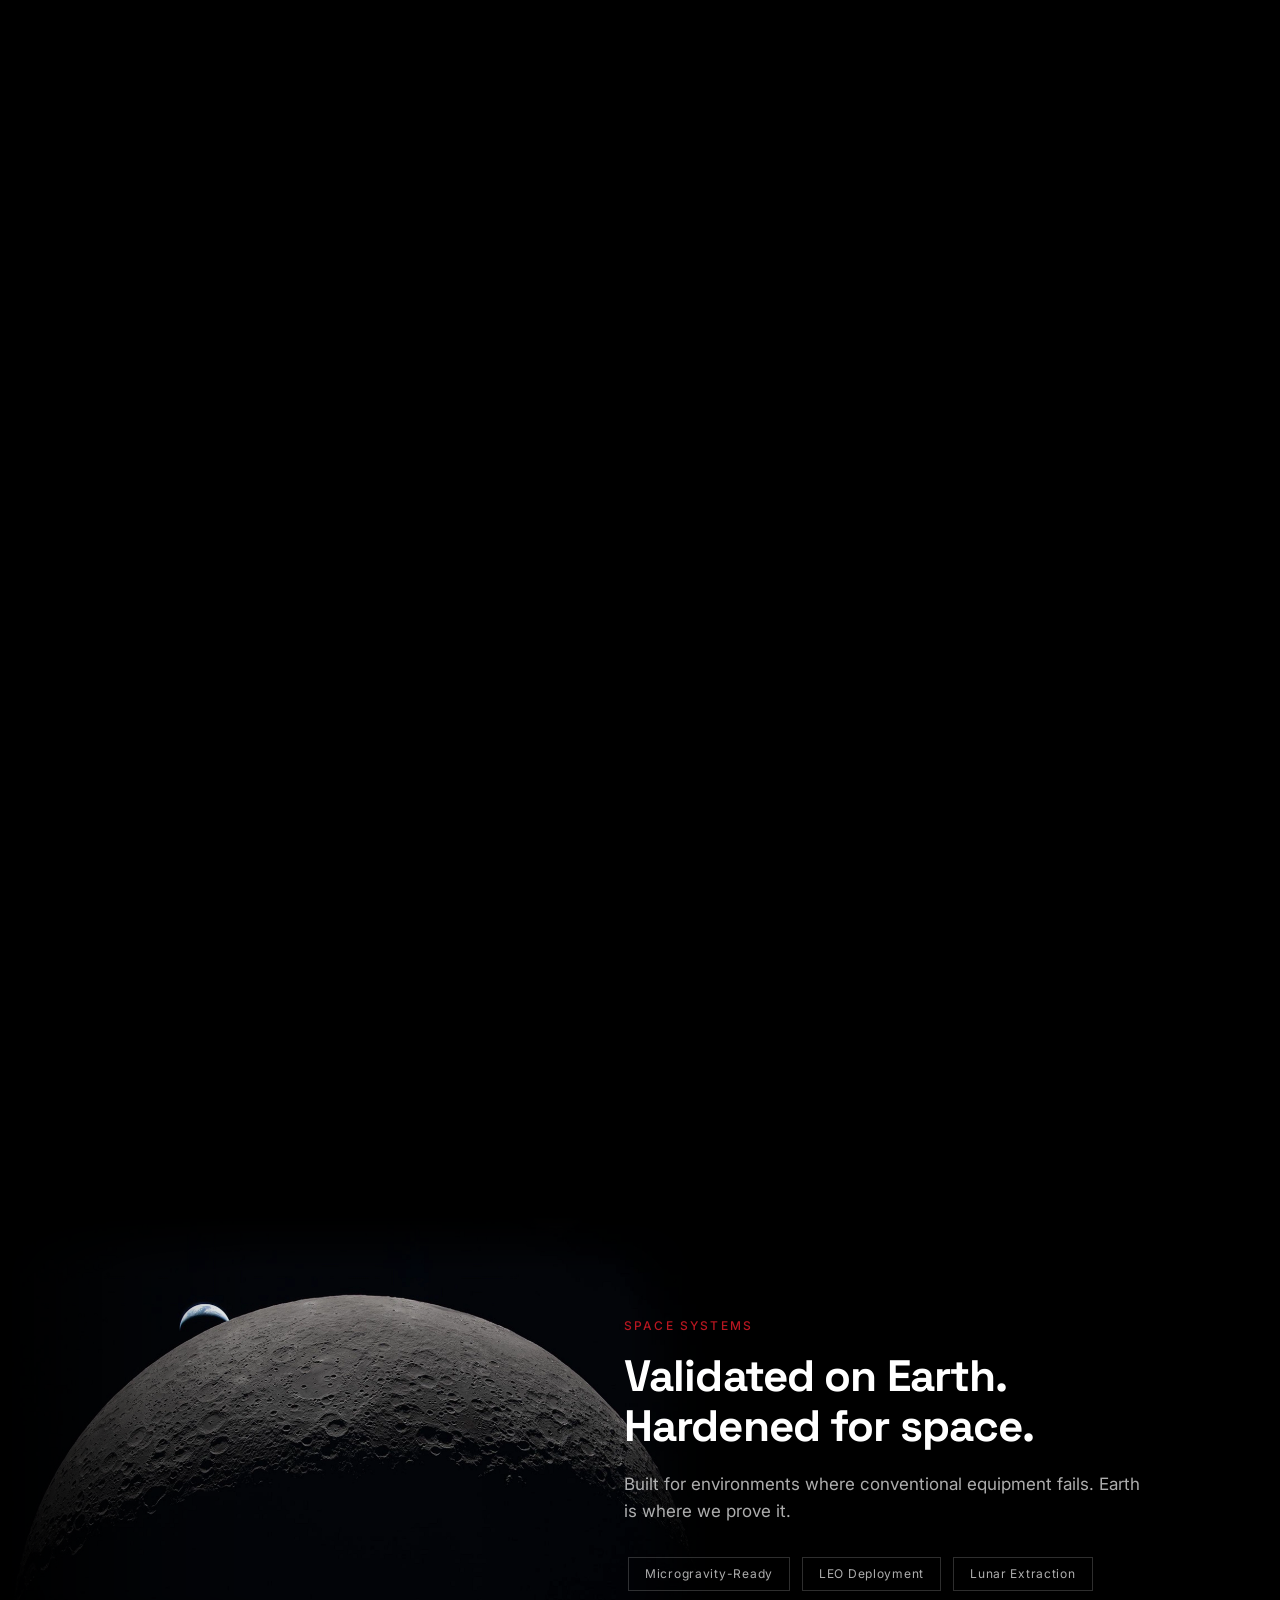
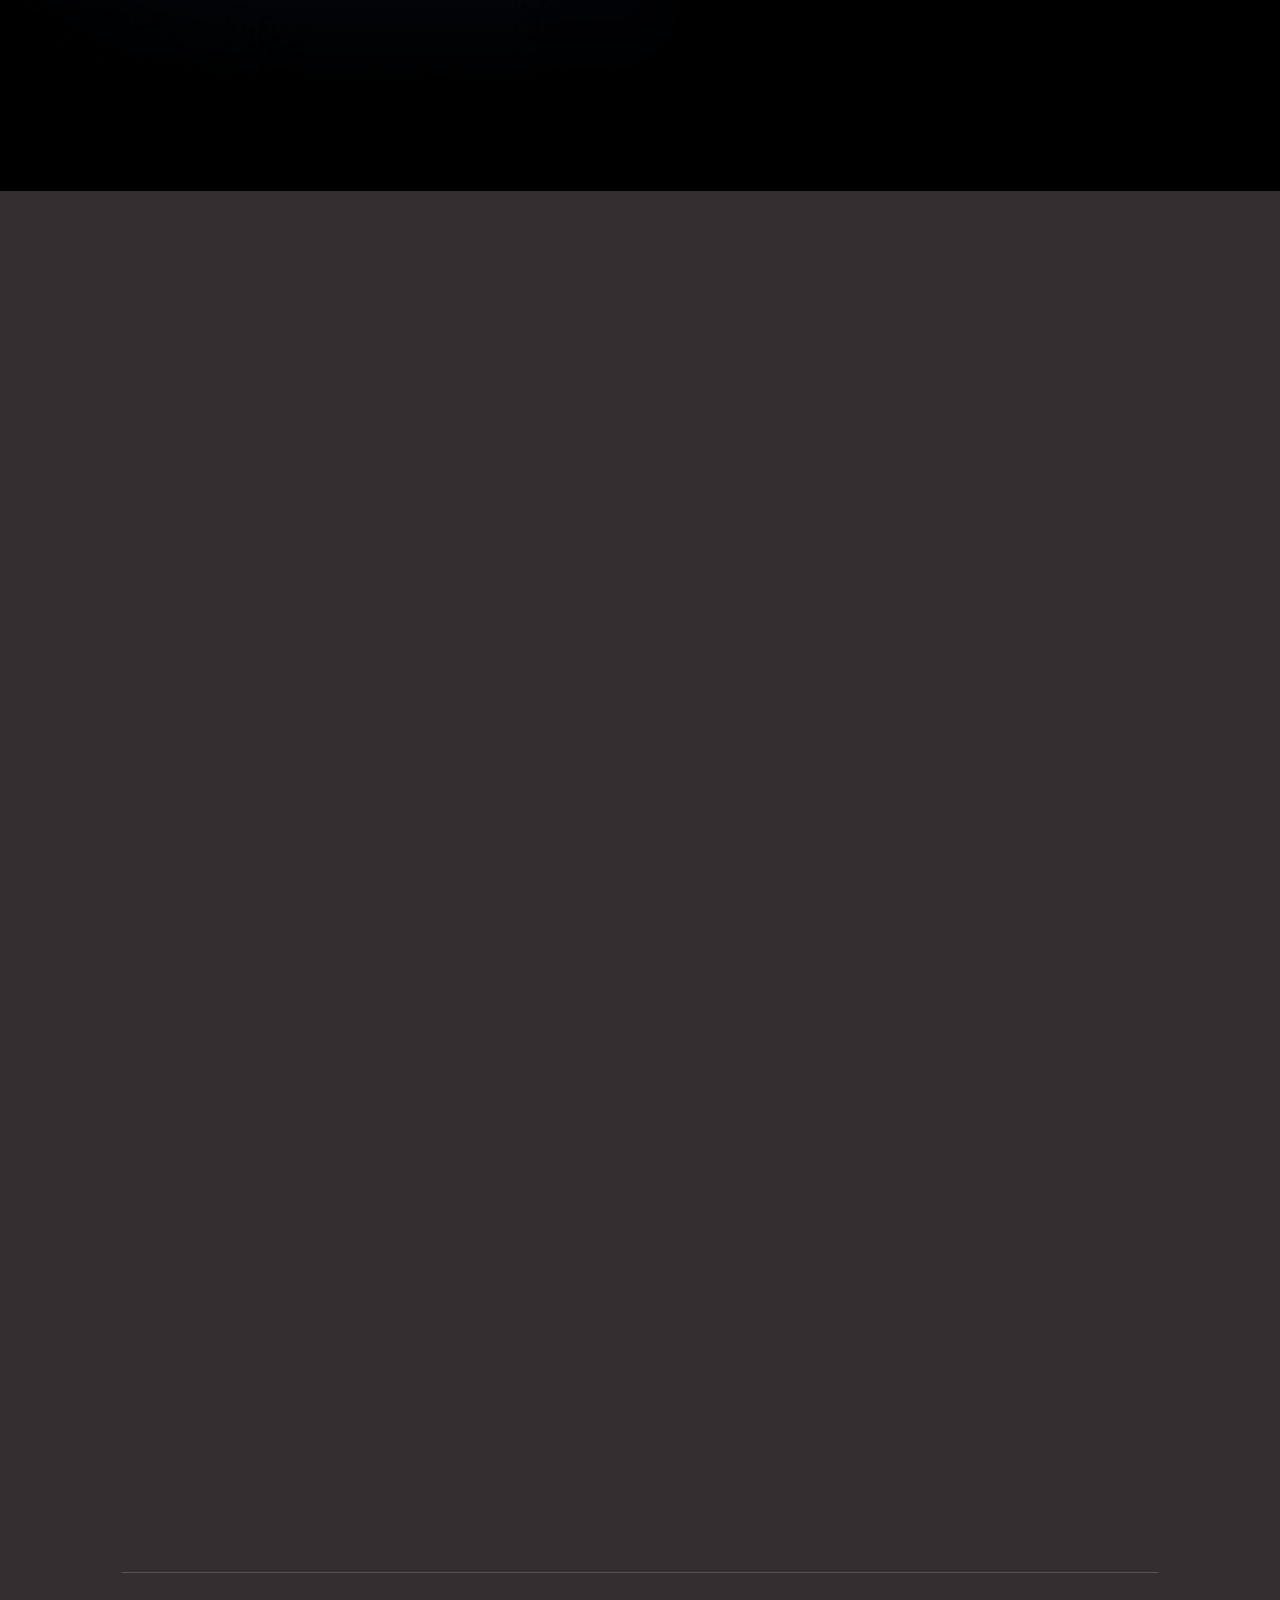
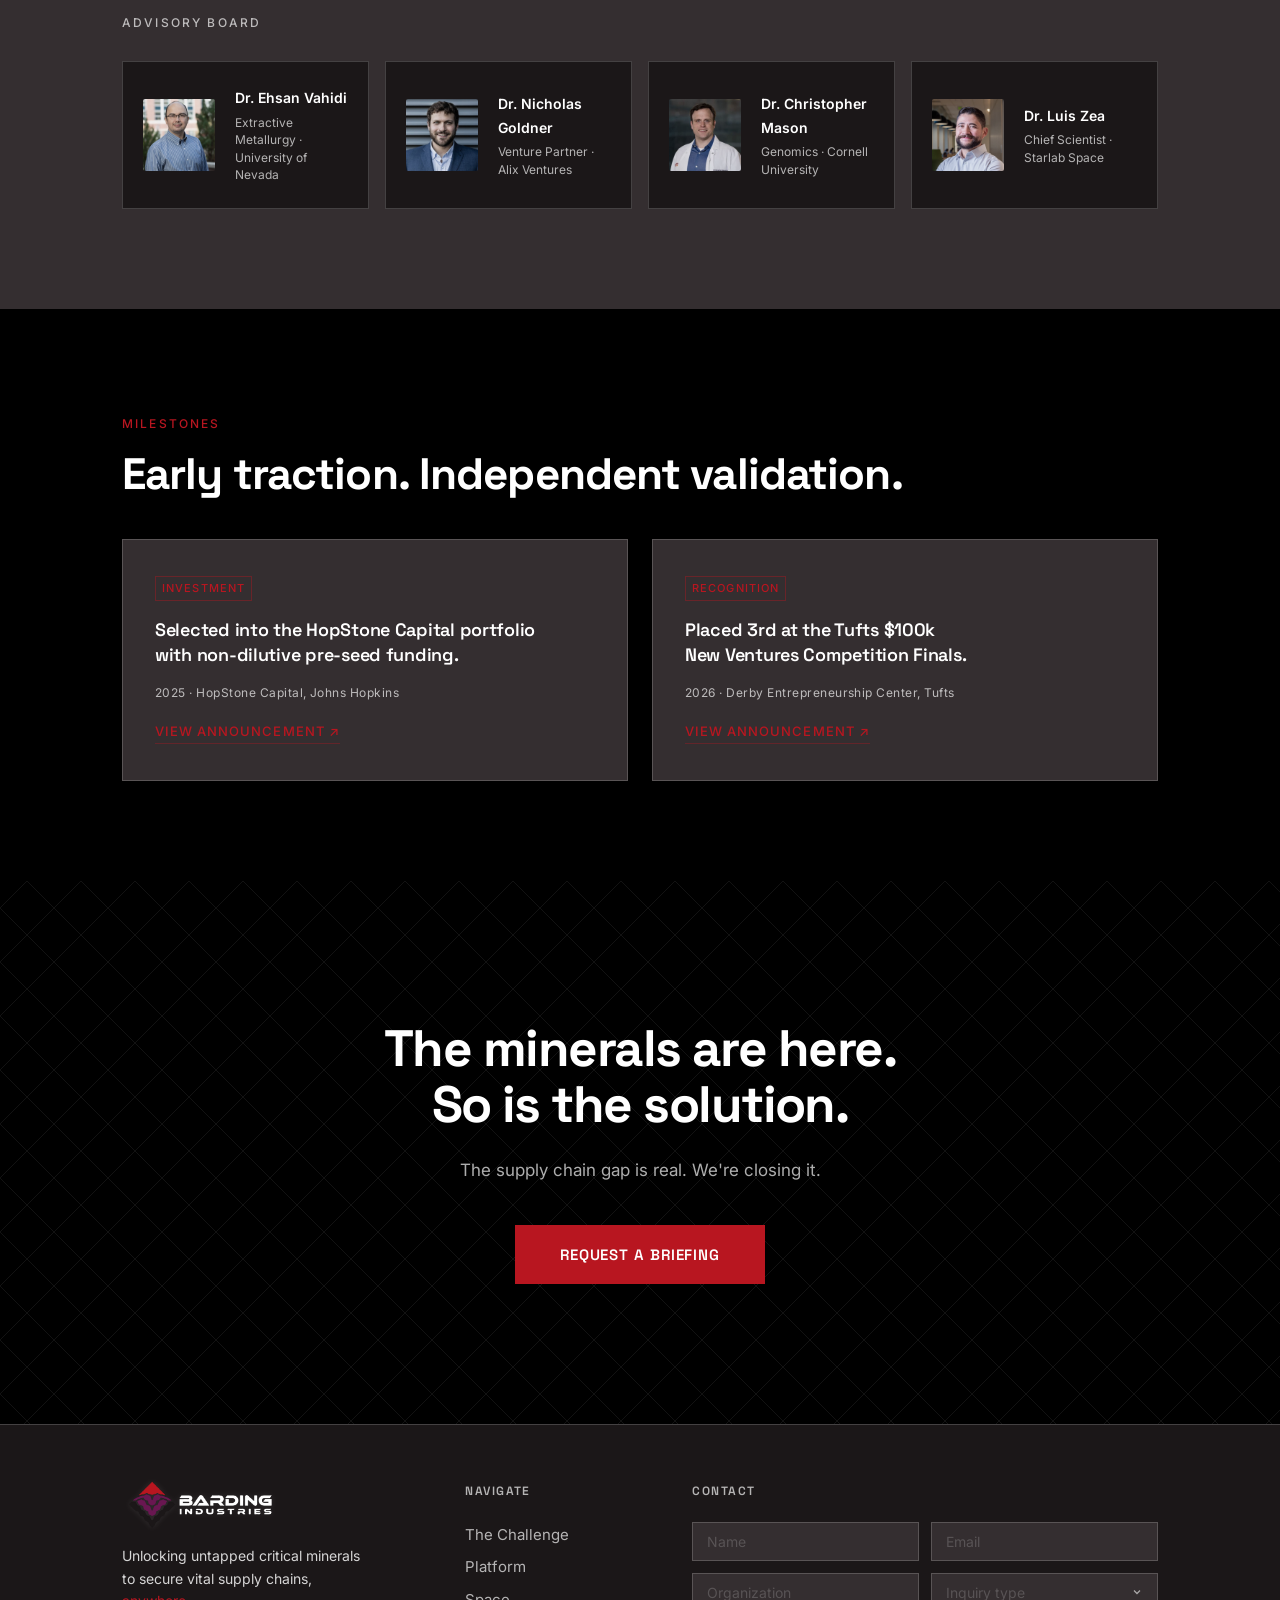
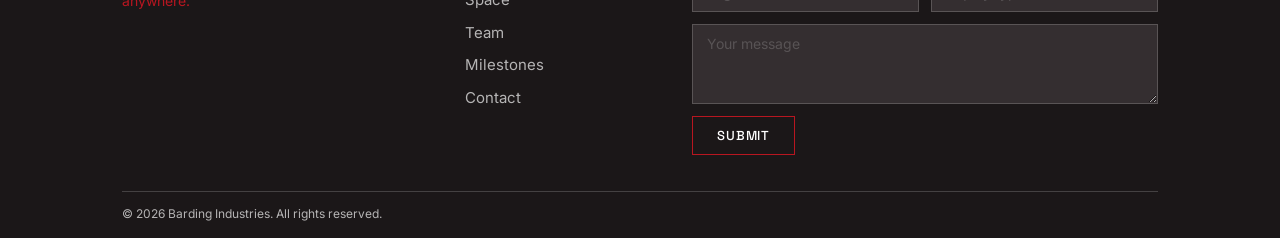
==== commit 58e0aaee: "26.07.28" ====
--- a/index.html
+++ b/index.html
@@ -11,20 +11,20 @@
   <meta name="keywords" content="rare earth elements, critical minerals, biomining, biological extraction, REE separation, supply chain security, defense supply chain, Cliban Platform" />
   <meta name="author" content="Barding Industries" />
   <meta name="robots" content="index, follow" />
-  <link rel="canonical" href="https://www.bardingindustries.com/" />
+  <link rel="canonical" href="https://bardingindustries.com/" />
 
   <!-- Open Graph -->
   <meta property="og:type"        content="website" />
-  <meta property="og:url"         content="https://www.bardingindustries.com/" />
+  <meta property="og:url"         content="https://bardingindustries.com/" />
   <meta property="og:title"       content="Barding Industries | Securing Critical Supply Chains" />
   <meta property="og:description" content="Biological rare earth extraction and separation from feedstocks conventional refiners reject. The Cliban Platform delivers high-purity REE compounds into defense and critical supply chains." />
-  <meta property="og:image"       content="https://www.bardingindustries.com/assets/img/og-image.png" />
+  <meta property="og:image"       content="https://bardingindustries.com/assets/img/og-image.png" />
 
   <!-- Twitter / X card -->
   <meta name="twitter:card"        content="summary_large_image" />
   <meta name="twitter:title"       content="Barding Industries | Securing Critical Supply Chains" />
   <meta name="twitter:description" content="The Cliban Platform processes feedstocks conventional refiners reject, securing rare earth supply chains for defense, clean energy, and advanced electronics." />
-  <meta name="twitter:image"       content="https://www.bardingindustries.com/assets/img/og-image.png" />
+  <meta name="twitter:image"       content="https://bardingindustries.com/assets/img/og-image.png" />
 
   <!-- Favicon -->
   <link rel="icon"             type="image/png" sizes="32x32" href="assets/img/logo_sq.png" />
@@ -45,8 +45,8 @@
     "@context": "https://schema.org",
     "@type": "Organization",
     "name": "Barding Industries",
-    "url": "https://www.bardingindustries.com",
-    "logo": "https://www.bardingindustries.com/assets/img/logo.png",
+    "url": "https://bardingindustries.com",
+    "logo": "https://bardingindustries.com/assets/img/logo.png",
     "description": "Biological rare earth extraction and separation. The Cliban Platform processes feedstocks conventional refiners reject, delivering high-purity REE compounds into defense, clean energy, and advanced electronics supply chains.",
     "foundingDate": "2023",
     "industry": "Critical Minerals, Synthetic Biology, Defense Supply Chain",
@@ -494,7 +494,7 @@
           <p class="team-title">Chief Executive Officer</p>
           <p class="team-credential">Systems Biology · Case Western Reserve</p>
           <p class="team-bio">Microbiologist with research spanning NASA Ames and Harvard Medical School. Leads strategy, fundraising, and company development.</p>
-          <a class="team-linkedin" href="https://www.linkedin.com/in/bijan-harandi/" target="_blank" rel="noopener noreferrer" aria-label="Bijan Harandi LinkedIn">
+          <a class="team-linkedin" href="https://linkedin.com/in/bijan-harandi/" target="_blank" rel="noopener noreferrer" aria-label="Bijan Harandi LinkedIn">
             <svg viewBox="0 0 24 24" aria-hidden="true"><path d="M16 8a6 6 0 016 6v7h-4v-7a2 2 0 00-2-2 2 2 0 00-2 2v7h-4v-7a6 6 0 016-6zM2 9h4v12H2z"/><circle cx="4" cy="4" r="2"/></svg>
             LinkedIn
           </a>
@@ -508,7 +508,7 @@
           <p class="team-title">Chief Scientific Officer</p>
           <p class="team-credential">Synthetic Biology · Harvard Medical School</p>
           <p class="team-bio">Synthetic biologist specializing in biological REE separation. Leads scientific research and platform R&amp;D.</p>
-          <a class="team-linkedin" href="https://www.linkedin.com/in/michaelcorybiochem/" target="_blank" rel="noopener noreferrer" aria-label="Michael Cory LinkedIn">
+          <a class="team-linkedin" href="https://linkedin.com/in/michaelcorybiochem/" target="_blank" rel="noopener noreferrer" aria-label="Michael Cory LinkedIn">
             <svg viewBox="0 0 24 24" aria-hidden="true"><path d="M16 8a6 6 0 016 6v7h-4v-7a2 2 0 00-2-2 2 2 0 00-2 2v7h-4v-7a6 6 0 016-6zM2 9h4v12H2z"/><circle cx="4" cy="4" r="2"/></svg>
             LinkedIn
           </a>
@@ -522,7 +522,7 @@
           <p class="team-title">Chief Technology Officer</p>
           <p class="team-credential">Space Radiobiology · Laurentian / SNOLAB</p>
           <p class="team-bio">Biomedical engineer specializing in biological hardware for extreme environments, including microgravity. Architects the Cliban Platform.</p>
-          <a class="team-linkedin" href="https://www.linkedin.com/in/jaume-puig/" target="_blank" rel="noopener noreferrer" aria-label="Jaume Puig LinkedIn">
+          <a class="team-linkedin" href="https://linkedin.com/in/jaume-puig/" target="_blank" rel="noopener noreferrer" aria-label="Jaume Puig LinkedIn">
             <svg viewBox="0 0 24 24" aria-hidden="true"><path d="M16 8a6 6 0 016 6v7h-4v-7a2 2 0 00-2-2 2 2 0 00-2 2v7h-4v-7a6 6 0 016-6zM2 9h4v12H2z"/><circle cx="4" cy="4" r="2"/></svg>
             LinkedIn
           </a>
@@ -540,7 +540,7 @@
           <p class="team-title">Strategy &amp; Operations</p>
           <p class="team-credential">Biomedical Engineering · Johns Hopkins</p>
           <p class="team-bio">Biomedical engineer with research across space bioscience, medical devices, and regenerative medicine.</p>
-          <a class="team-linkedin" href="https://www.linkedin.com/in/jay-chen-89a9311a8/" target="_blank" rel="noopener noreferrer" aria-label="Jay Chen LinkedIn">
+          <a class="team-linkedin" href="https://linkedin.com/in/jay-chen-89a9311a8/" target="_blank" rel="noopener noreferrer" aria-label="Jay Chen LinkedIn">
             <svg viewBox="0 0 24 24" aria-hidden="true"><path d="M16 8a6 6 0 016 6v7h-4v-7a2 2 0 00-2-2 2 2 0 00-2 2v7h-4v-7a6 6 0 016-6zM2 9h4v12H2z"/><circle cx="4" cy="4" r="2"/></svg>
             LinkedIn
           </a>
@@ -616,7 +616,7 @@
           <span class="news-tag">Investment</span>
           <p class="news-title">Selected into the HopStone Capital portfolio with non-dilutive pre-seed funding.</p>
           <p class="news-meta">2025 · HopStone Capital, Johns Hopkins</p>
-          <a class="news-announcement-link" href="https://www.hopstonecapital.org/portfolio" target="_blank" rel="noopener noreferrer">View announcement ↗</a>
+          <a class="news-announcement-link" href="https://hopstonecapital.org/portfolio" target="_blank" rel="noopener noreferrer">View announcement ↗</a>
         </article>
 
         <article class="news-card reveal reveal-delay-1">
--- a/assets/css/styles.css
+++ b/assets/css/styles.css
@@ -1423,7 +1423,6 @@
 }
 .team-grid--ops-sep {
   padding-top: 2.5rem;
-  border-top: 1px solid var(--clr-faint);
 }
 
 /* Founder grid */
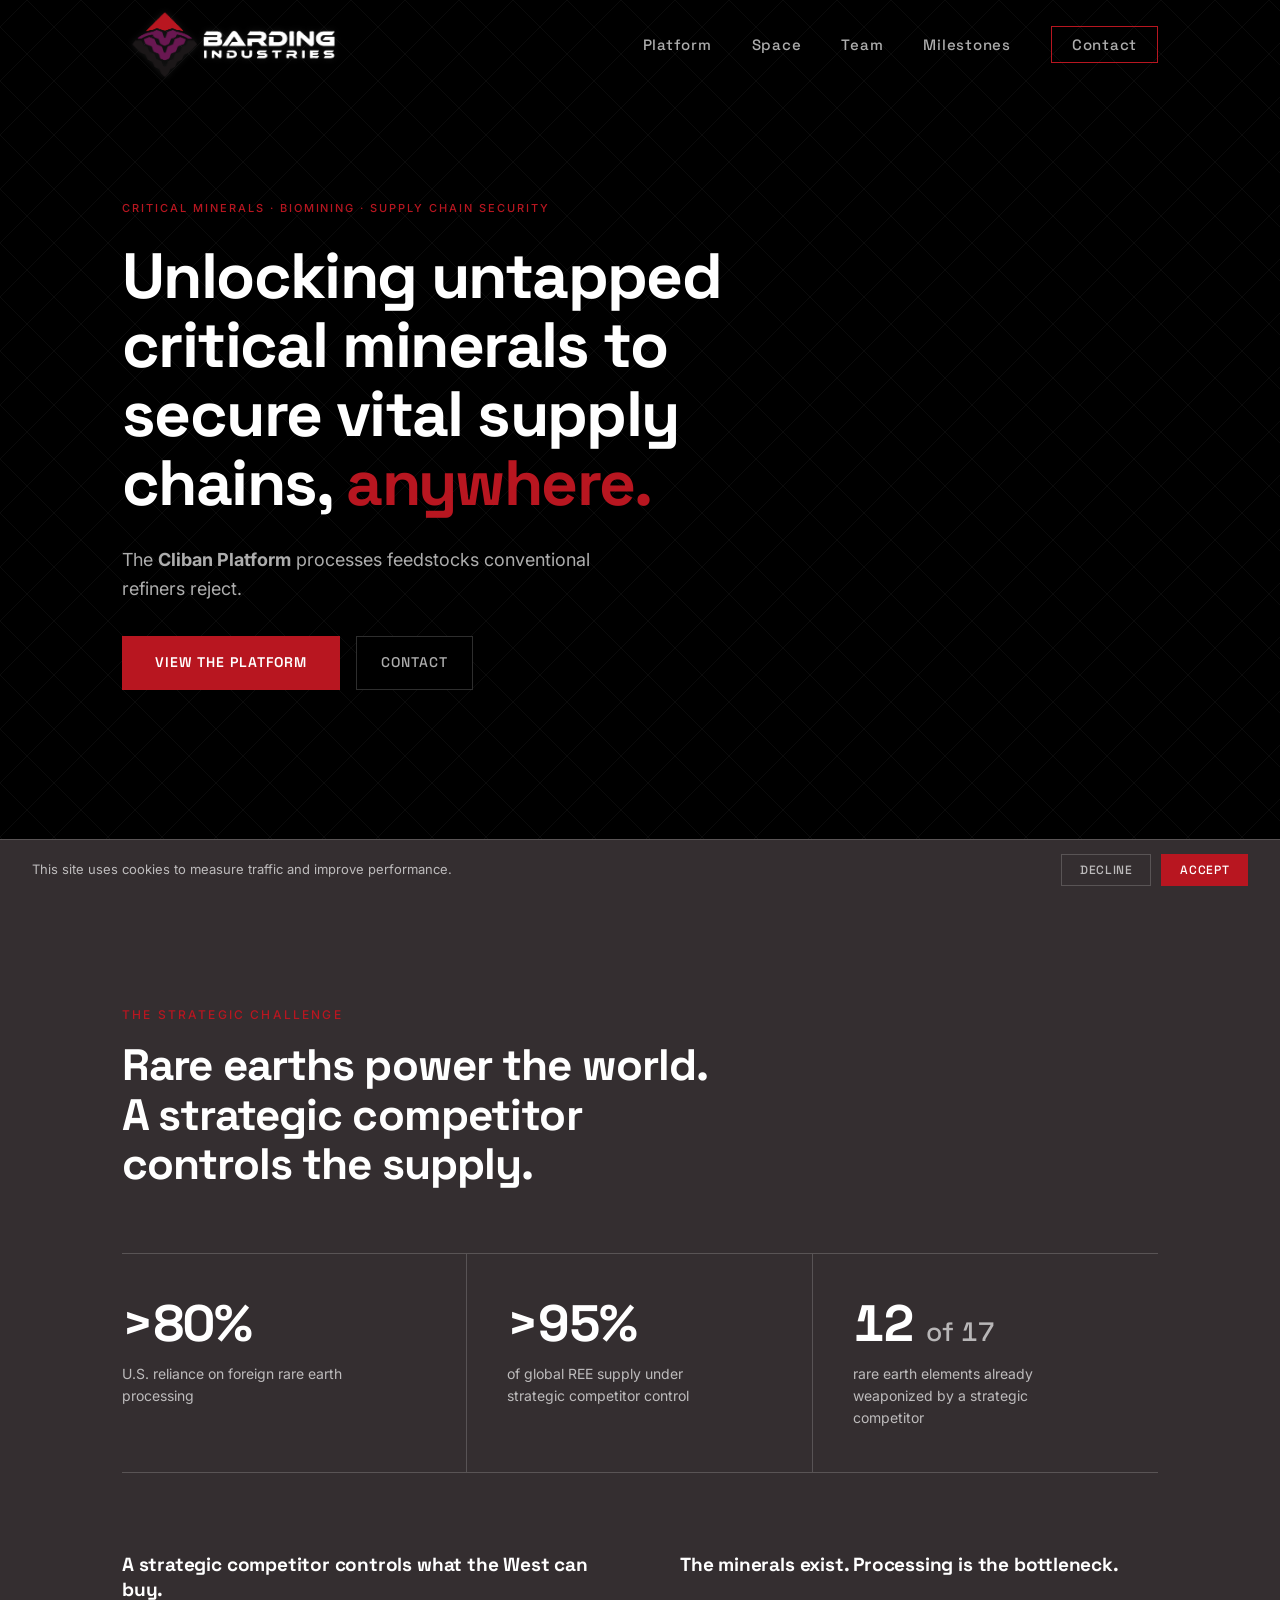
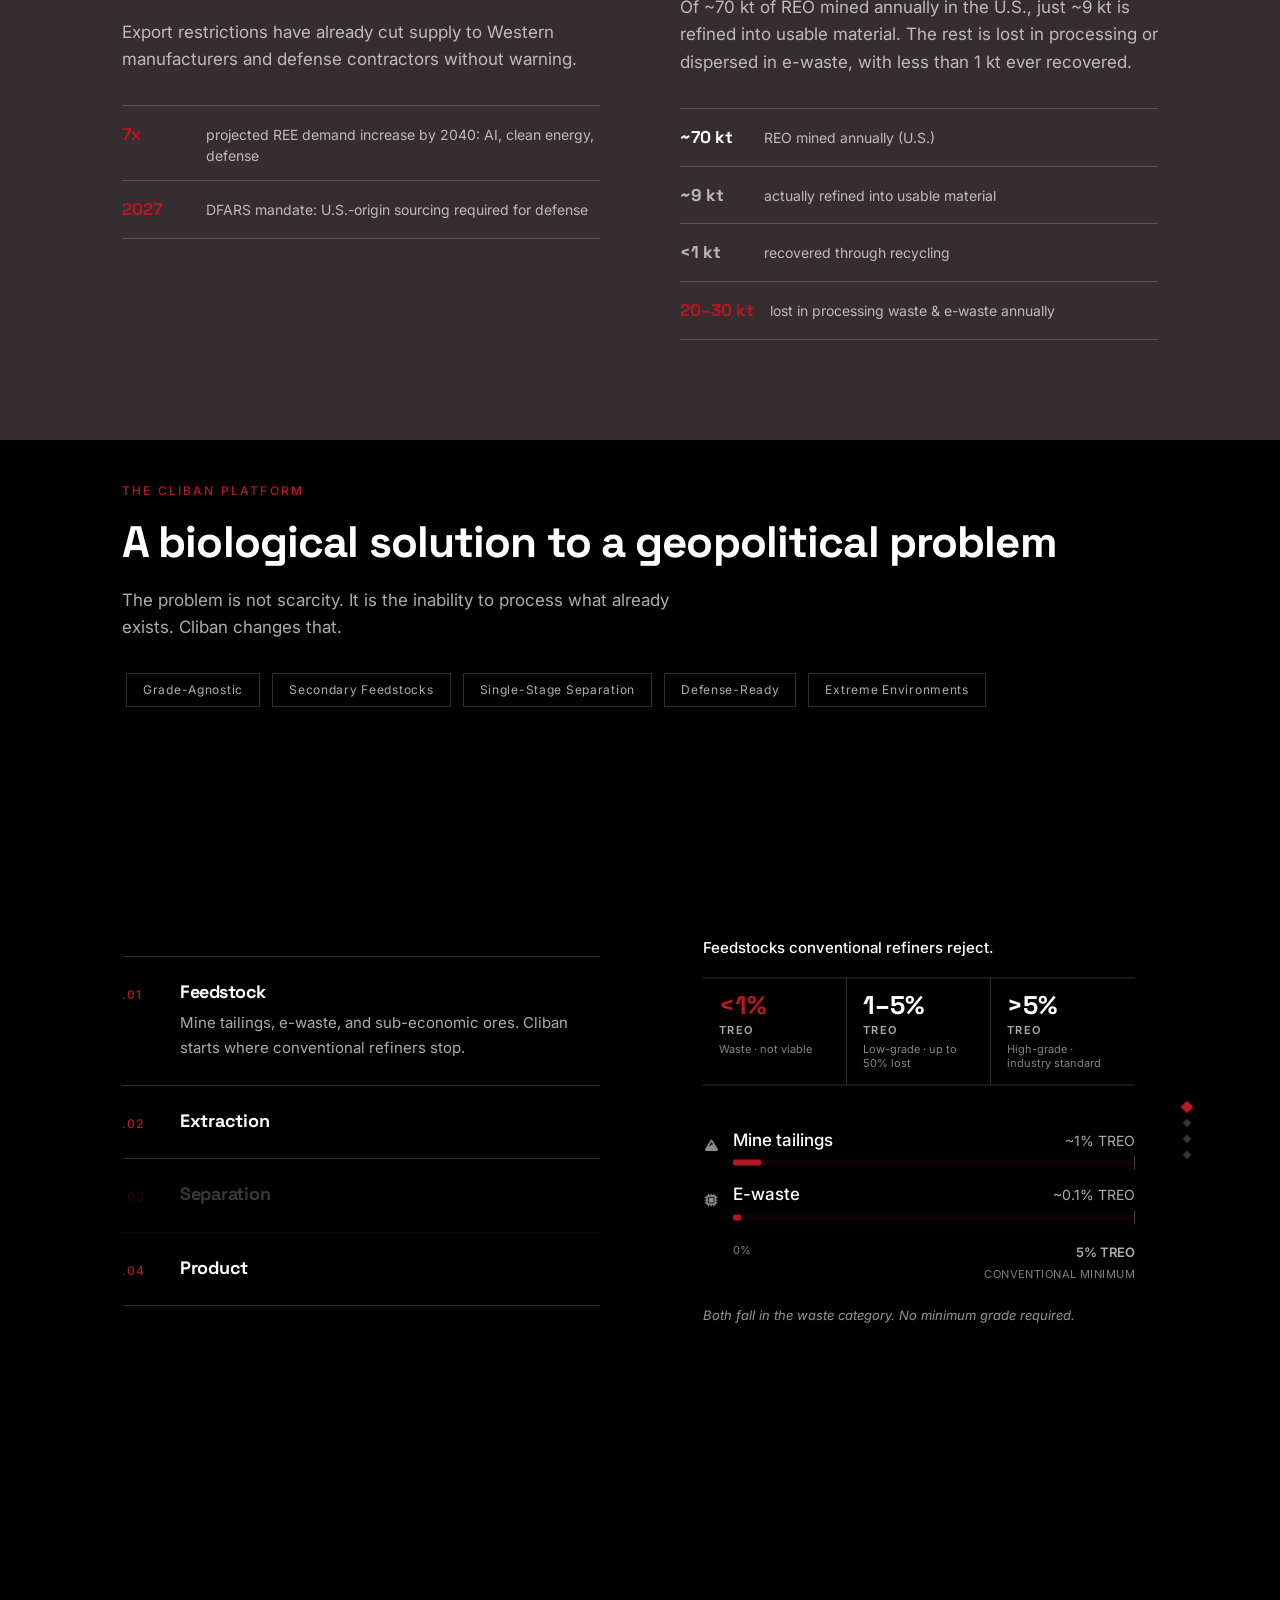
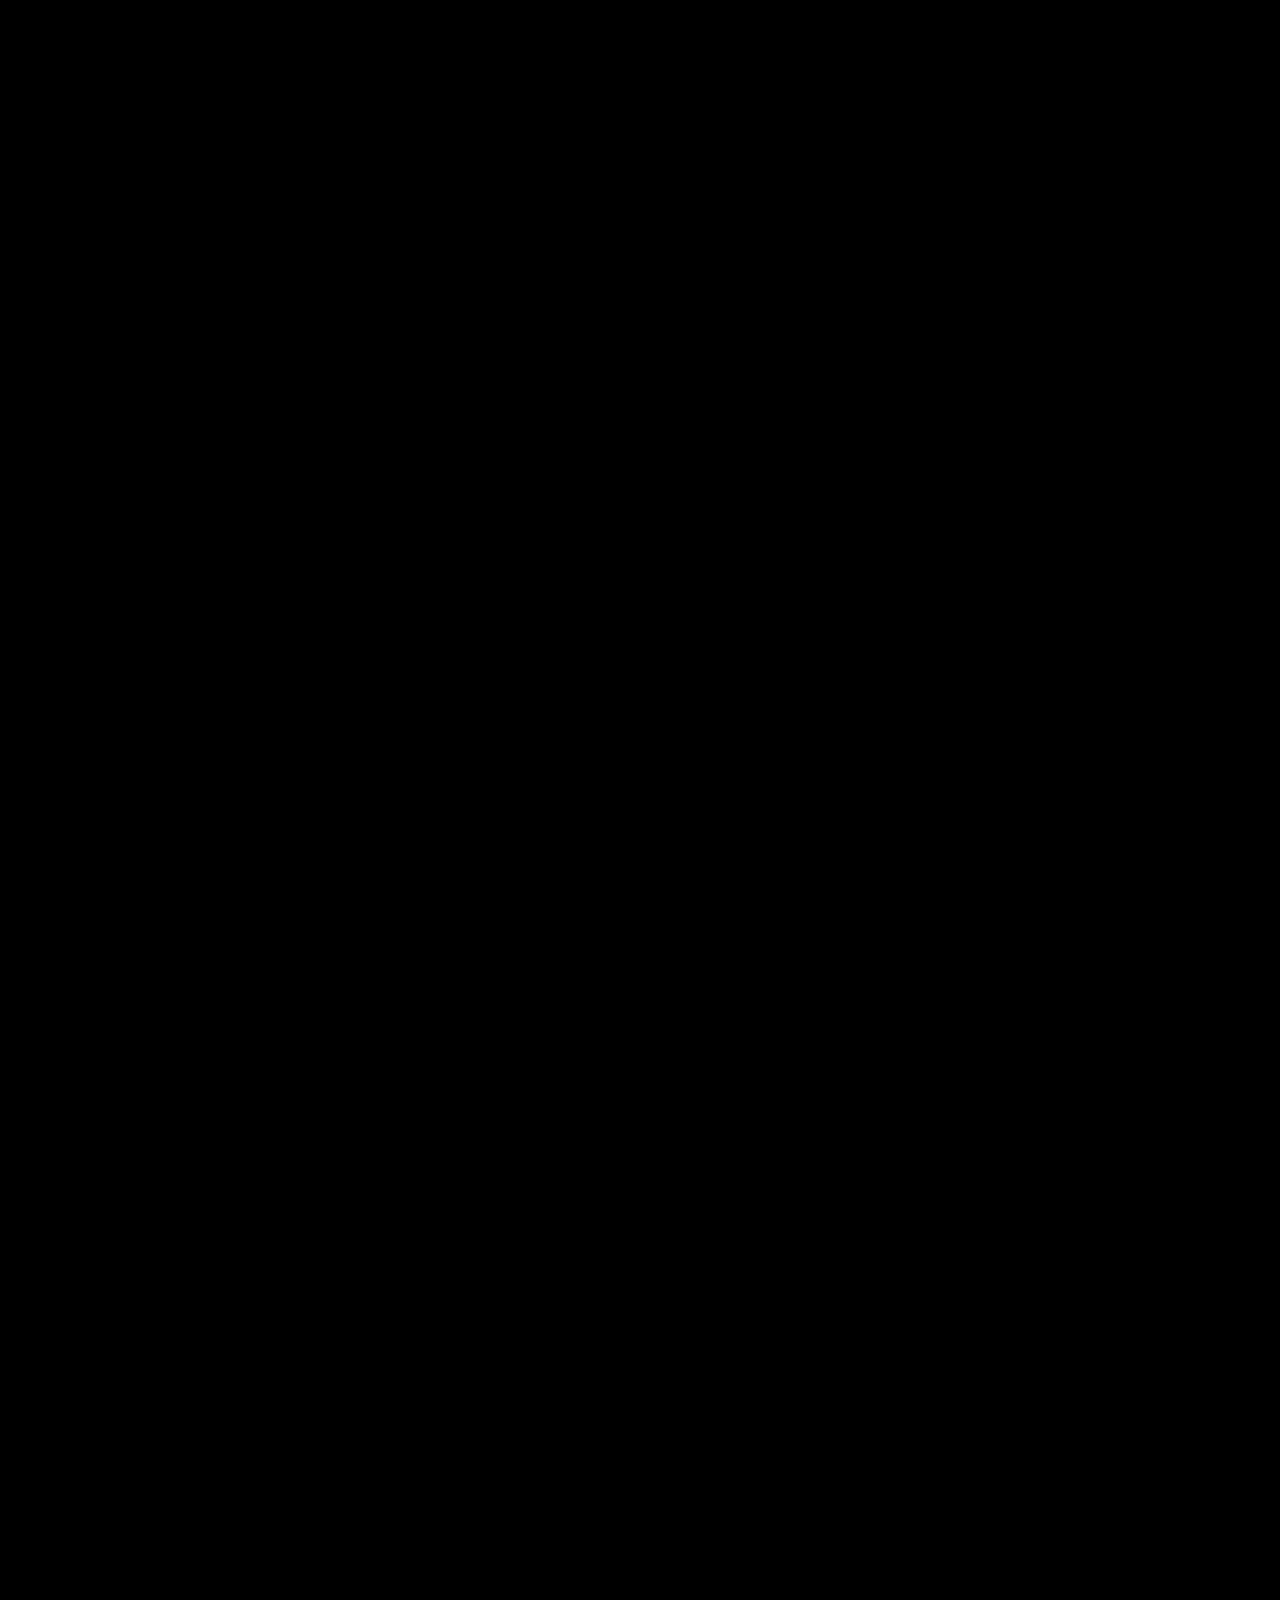
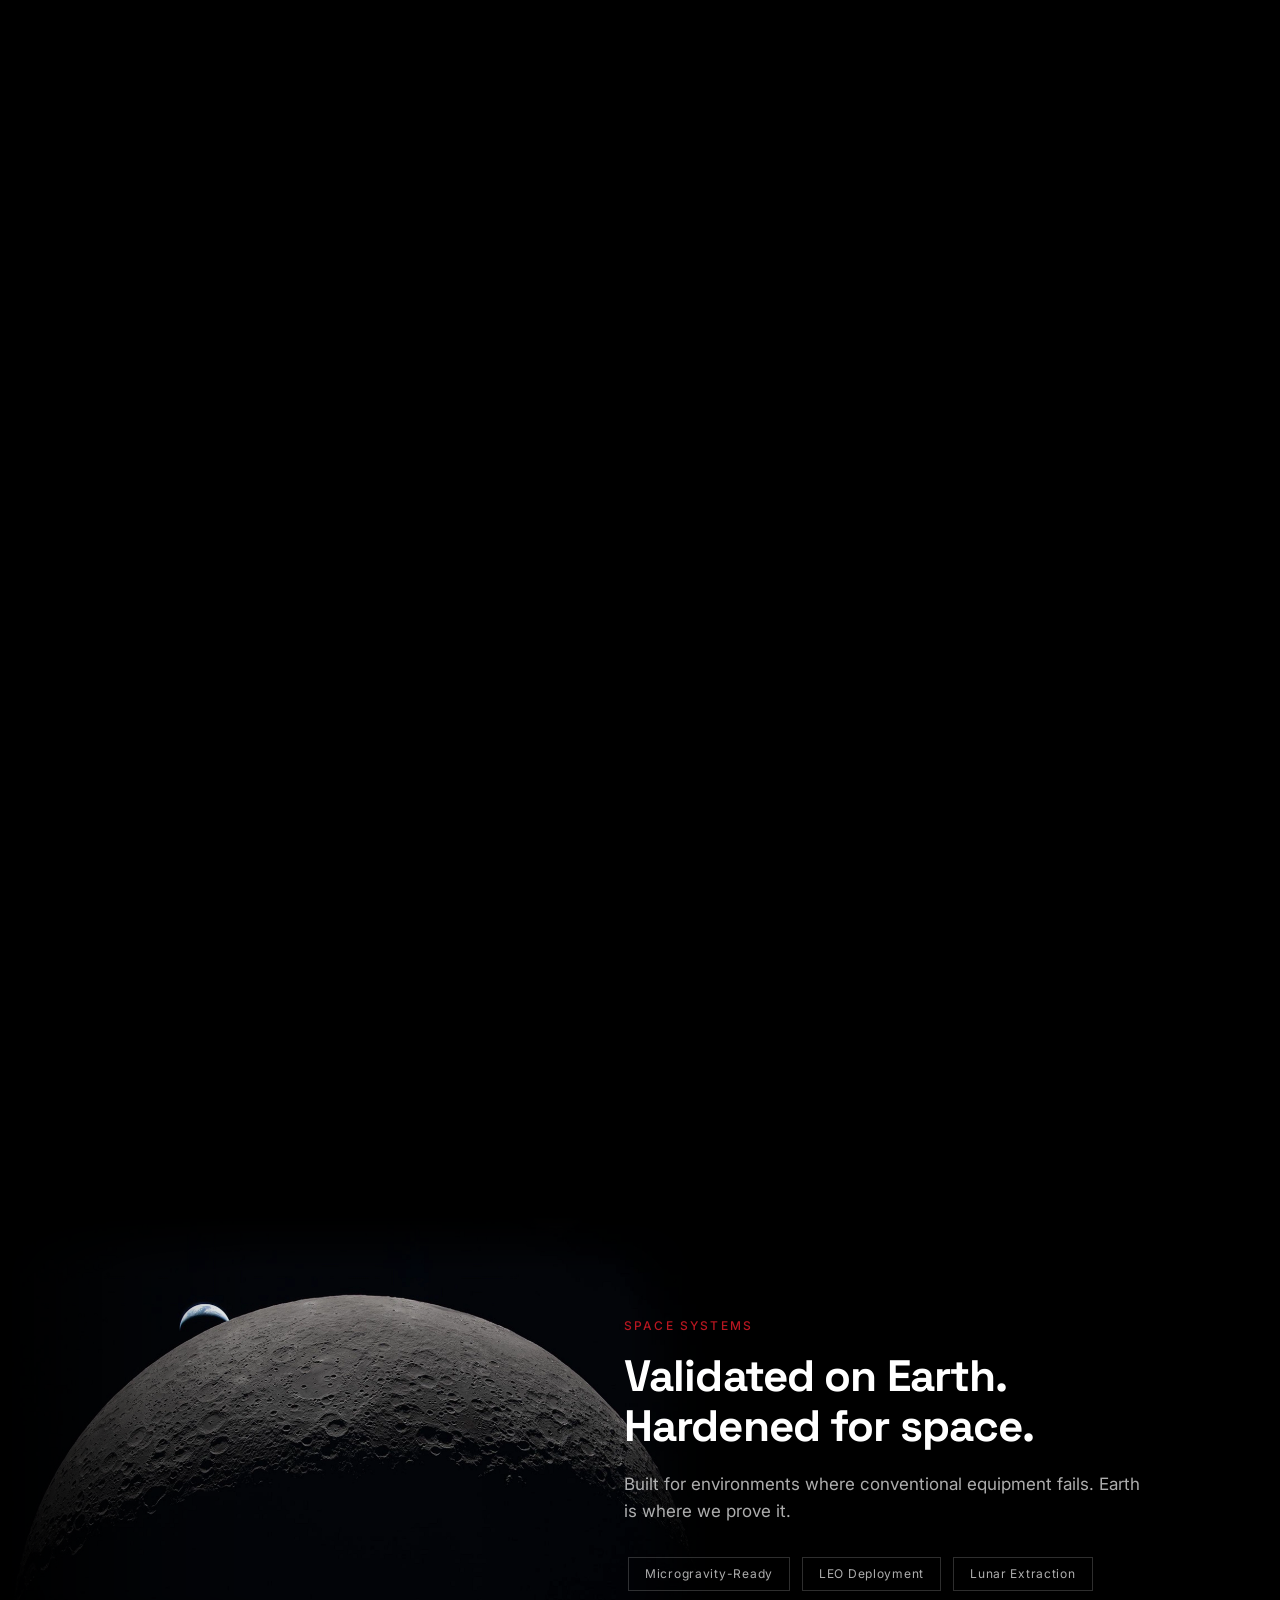
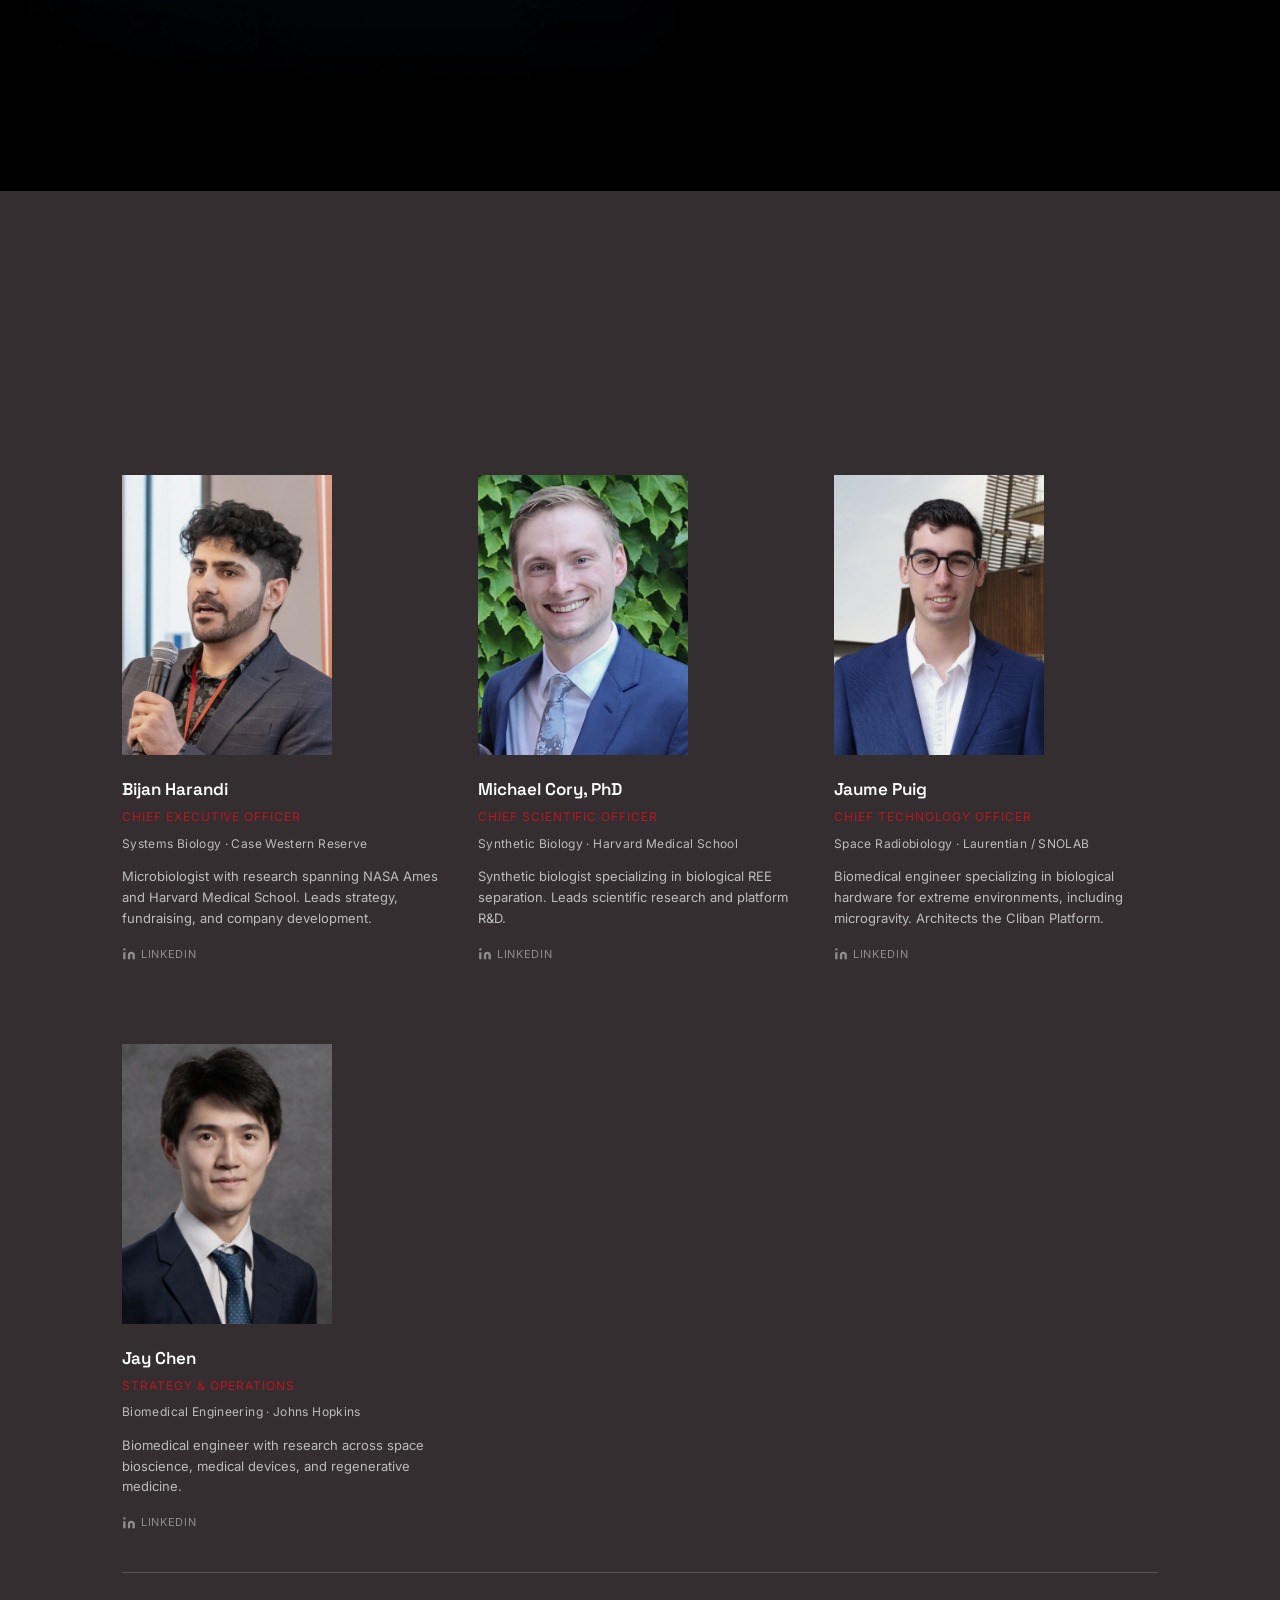
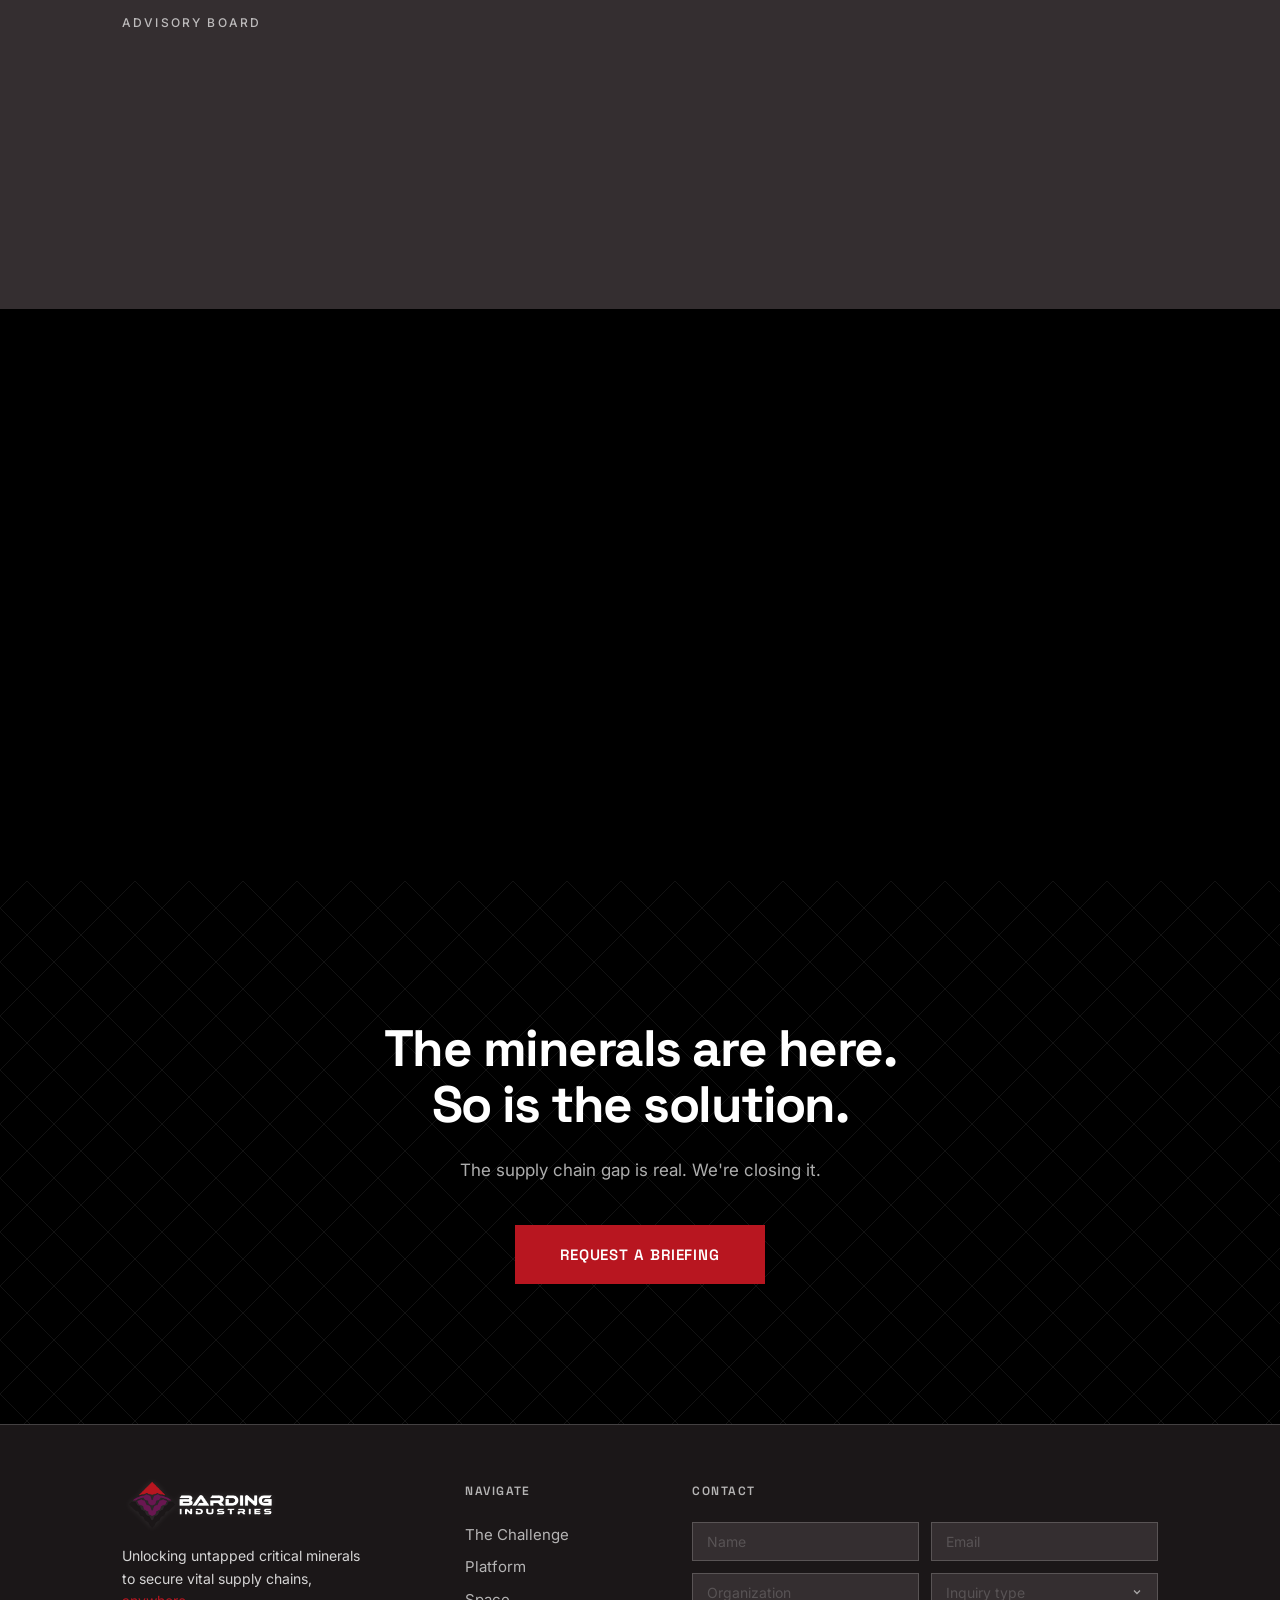
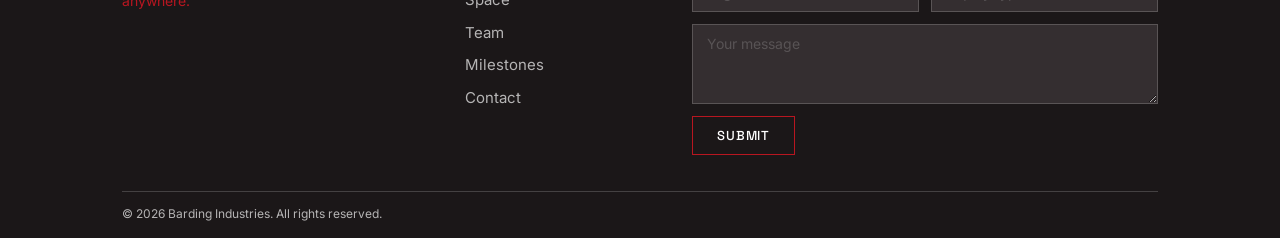
==== commit 30ede902: "26.07.29.1" ====
--- a/index.html
+++ b/index.html
@@ -569,7 +569,7 @@
             </div>
             <div class="advisory-info">
               <p class="advisory-name">Dr. Nicholas Goldner</p>
-              <p class="advisory-role">Venture Partner · Alix Ventures</p>
+              <p class="advisory-role">General Partner · Next Sequence VC</p>
             </div>
           </div>
 
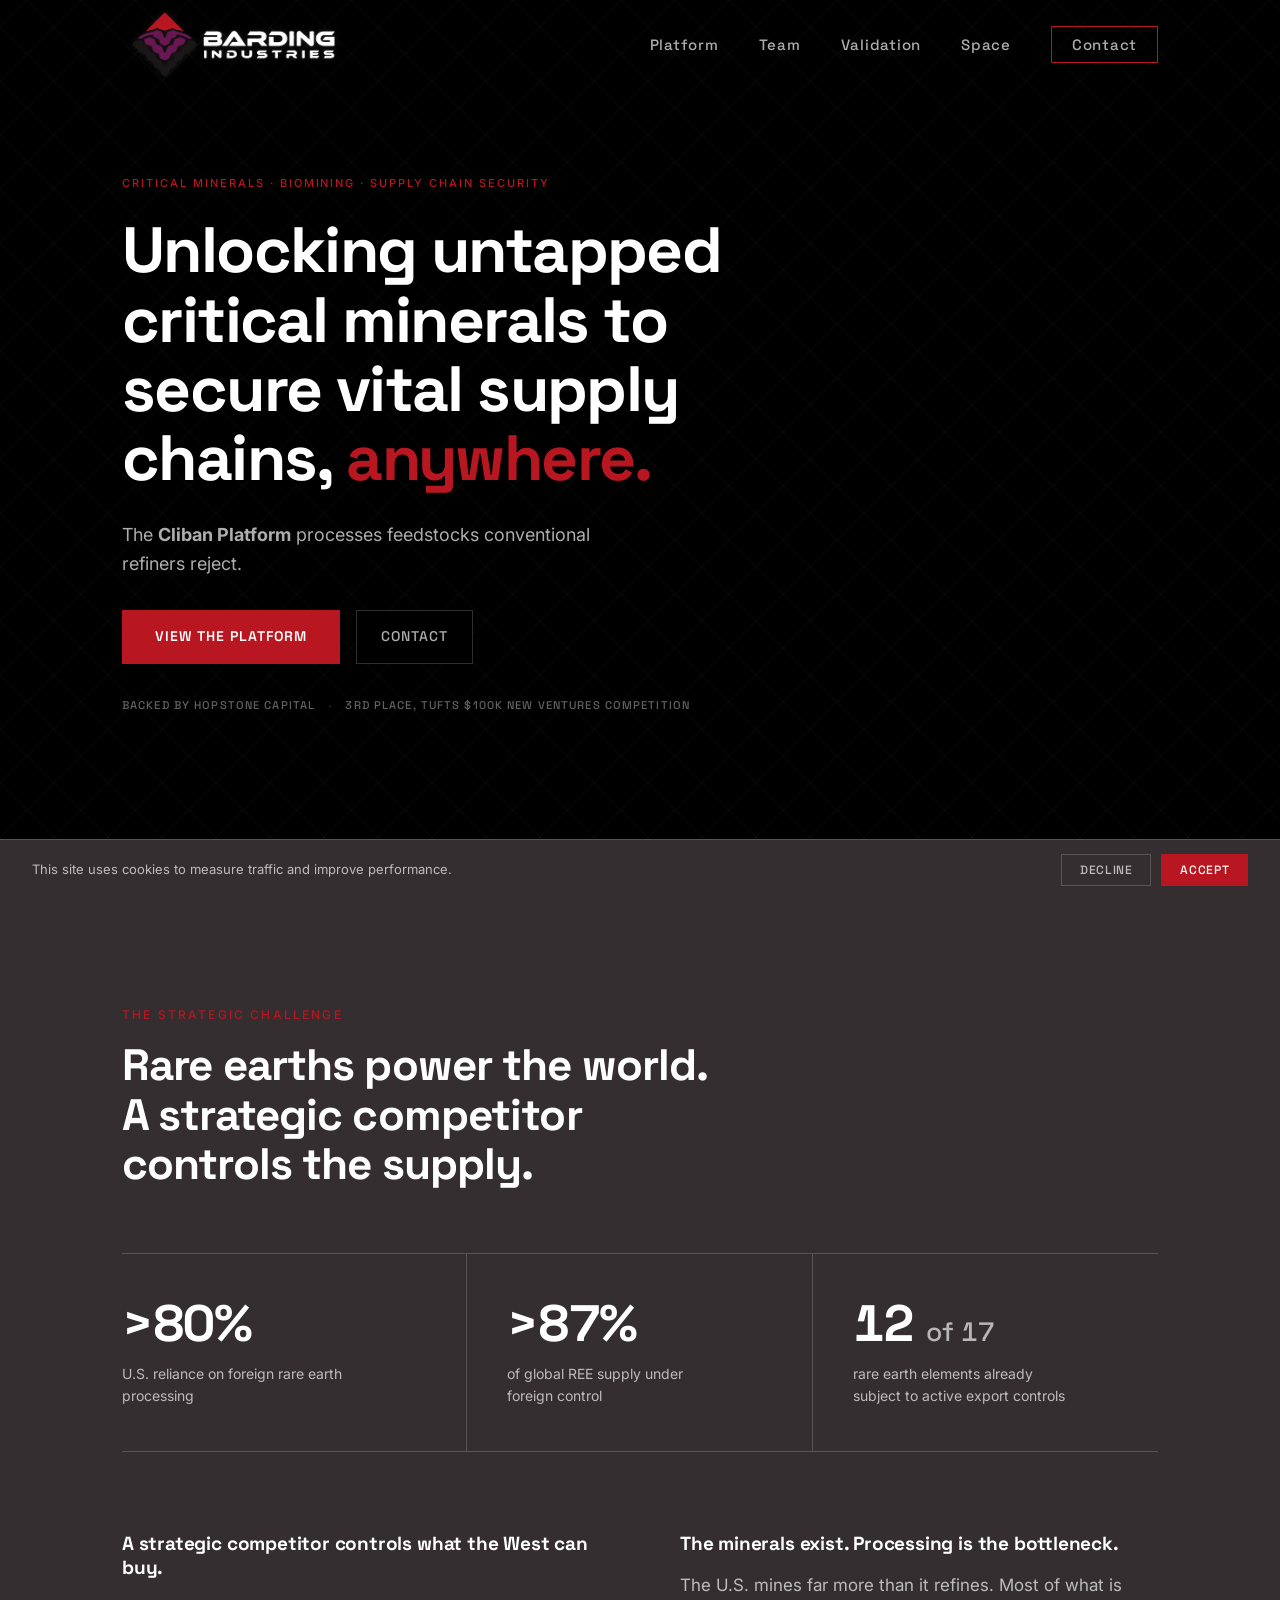
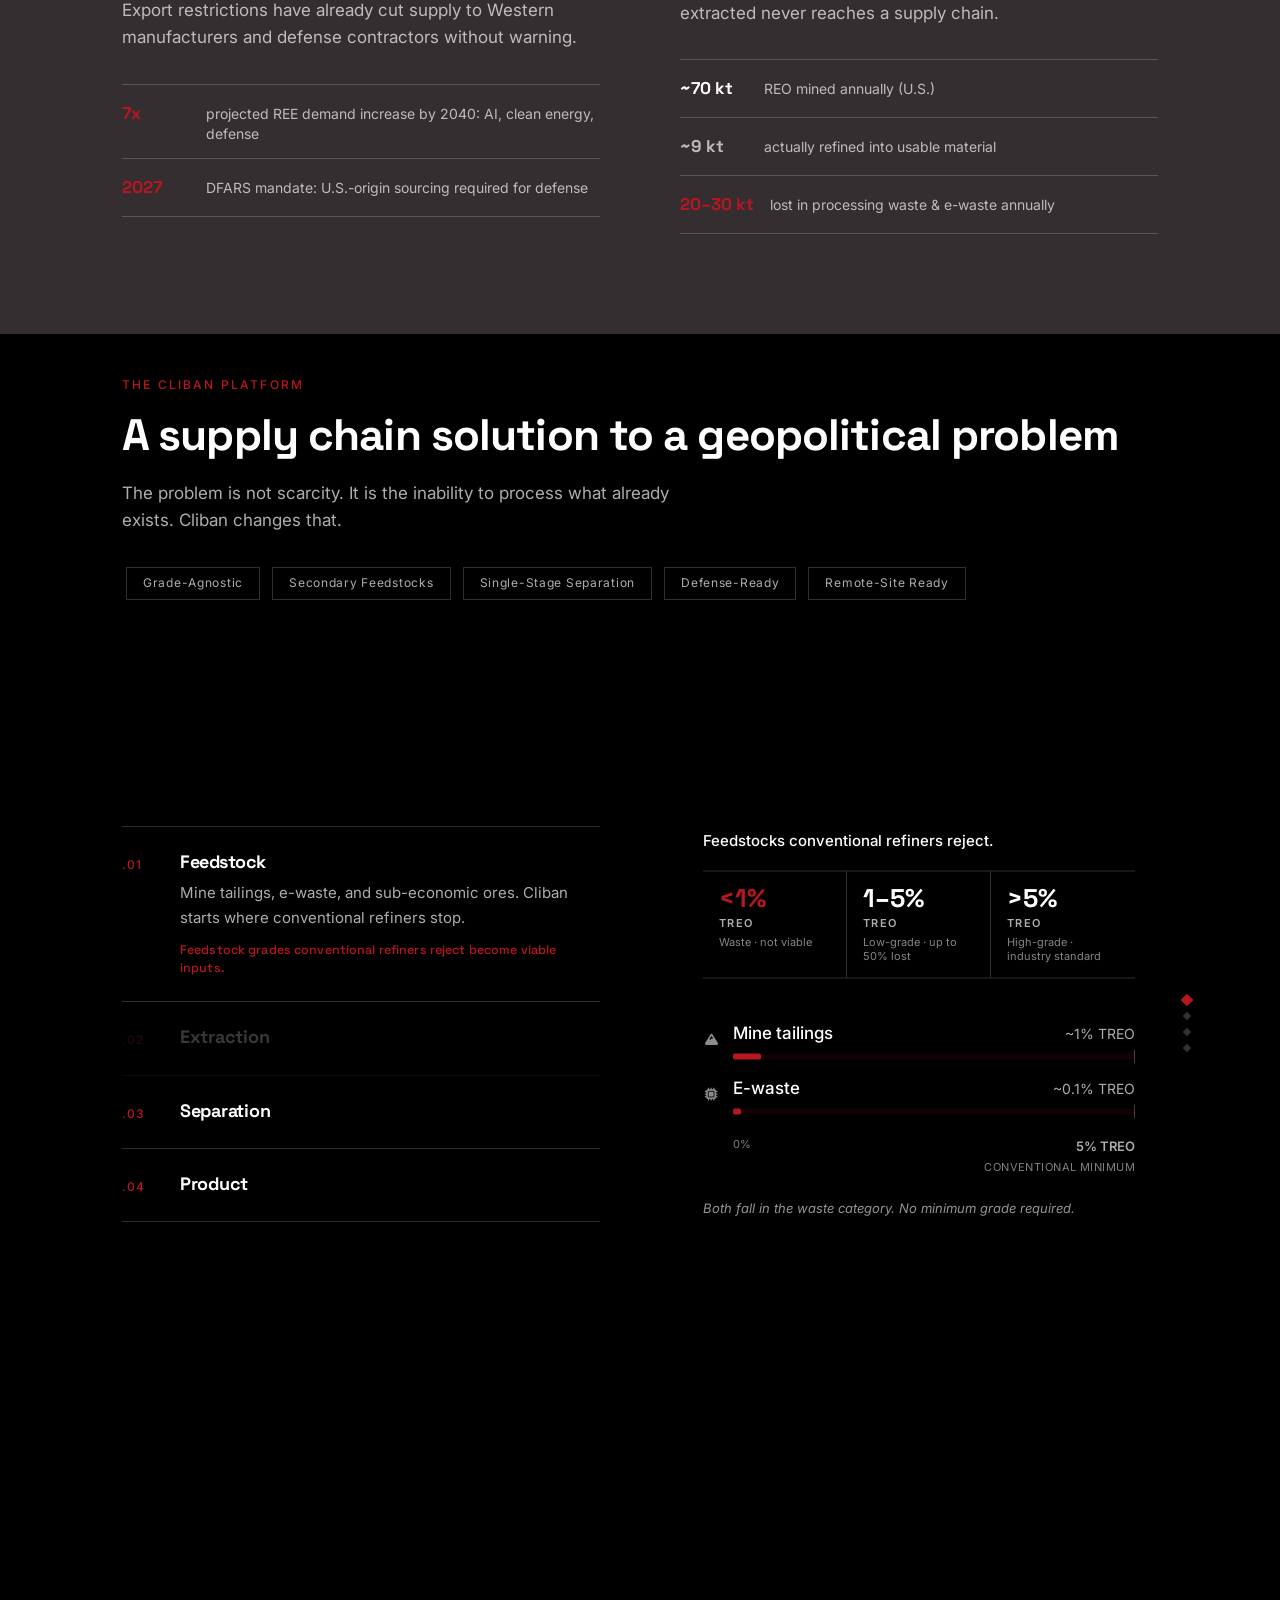
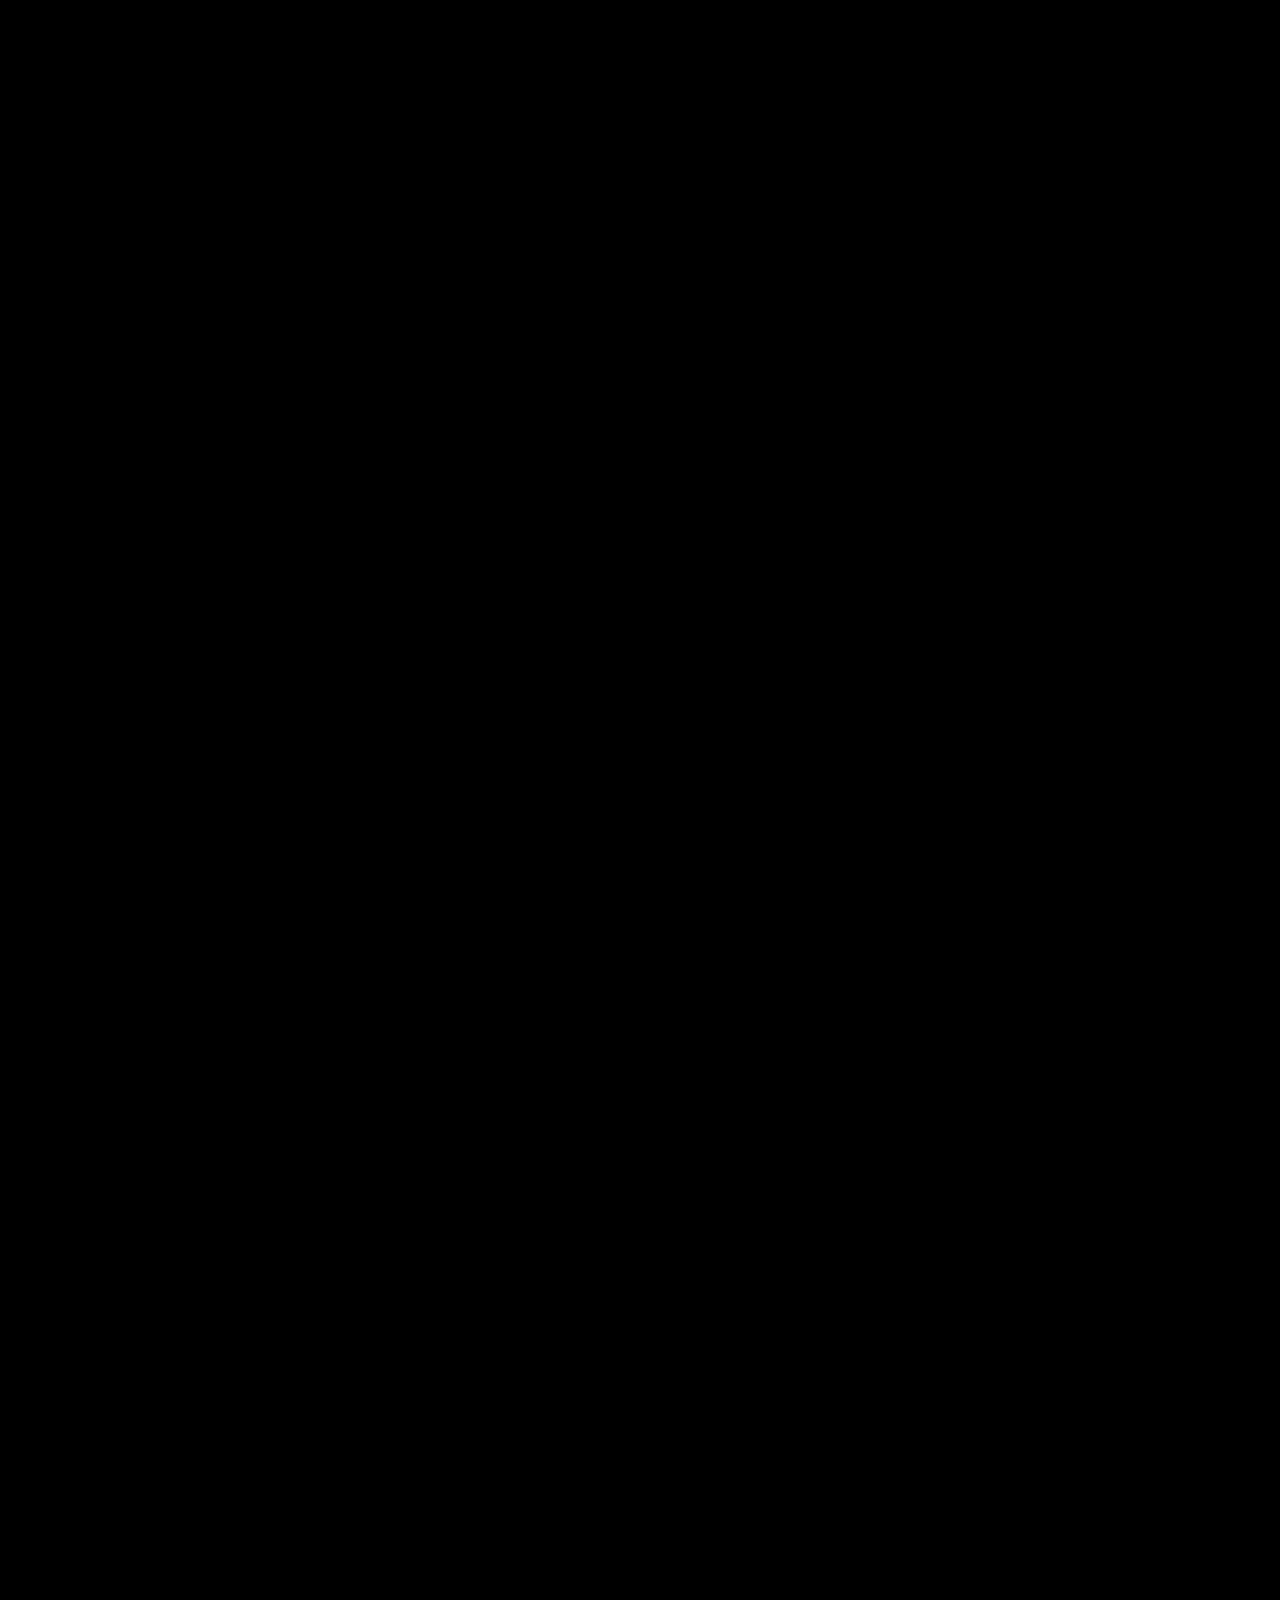
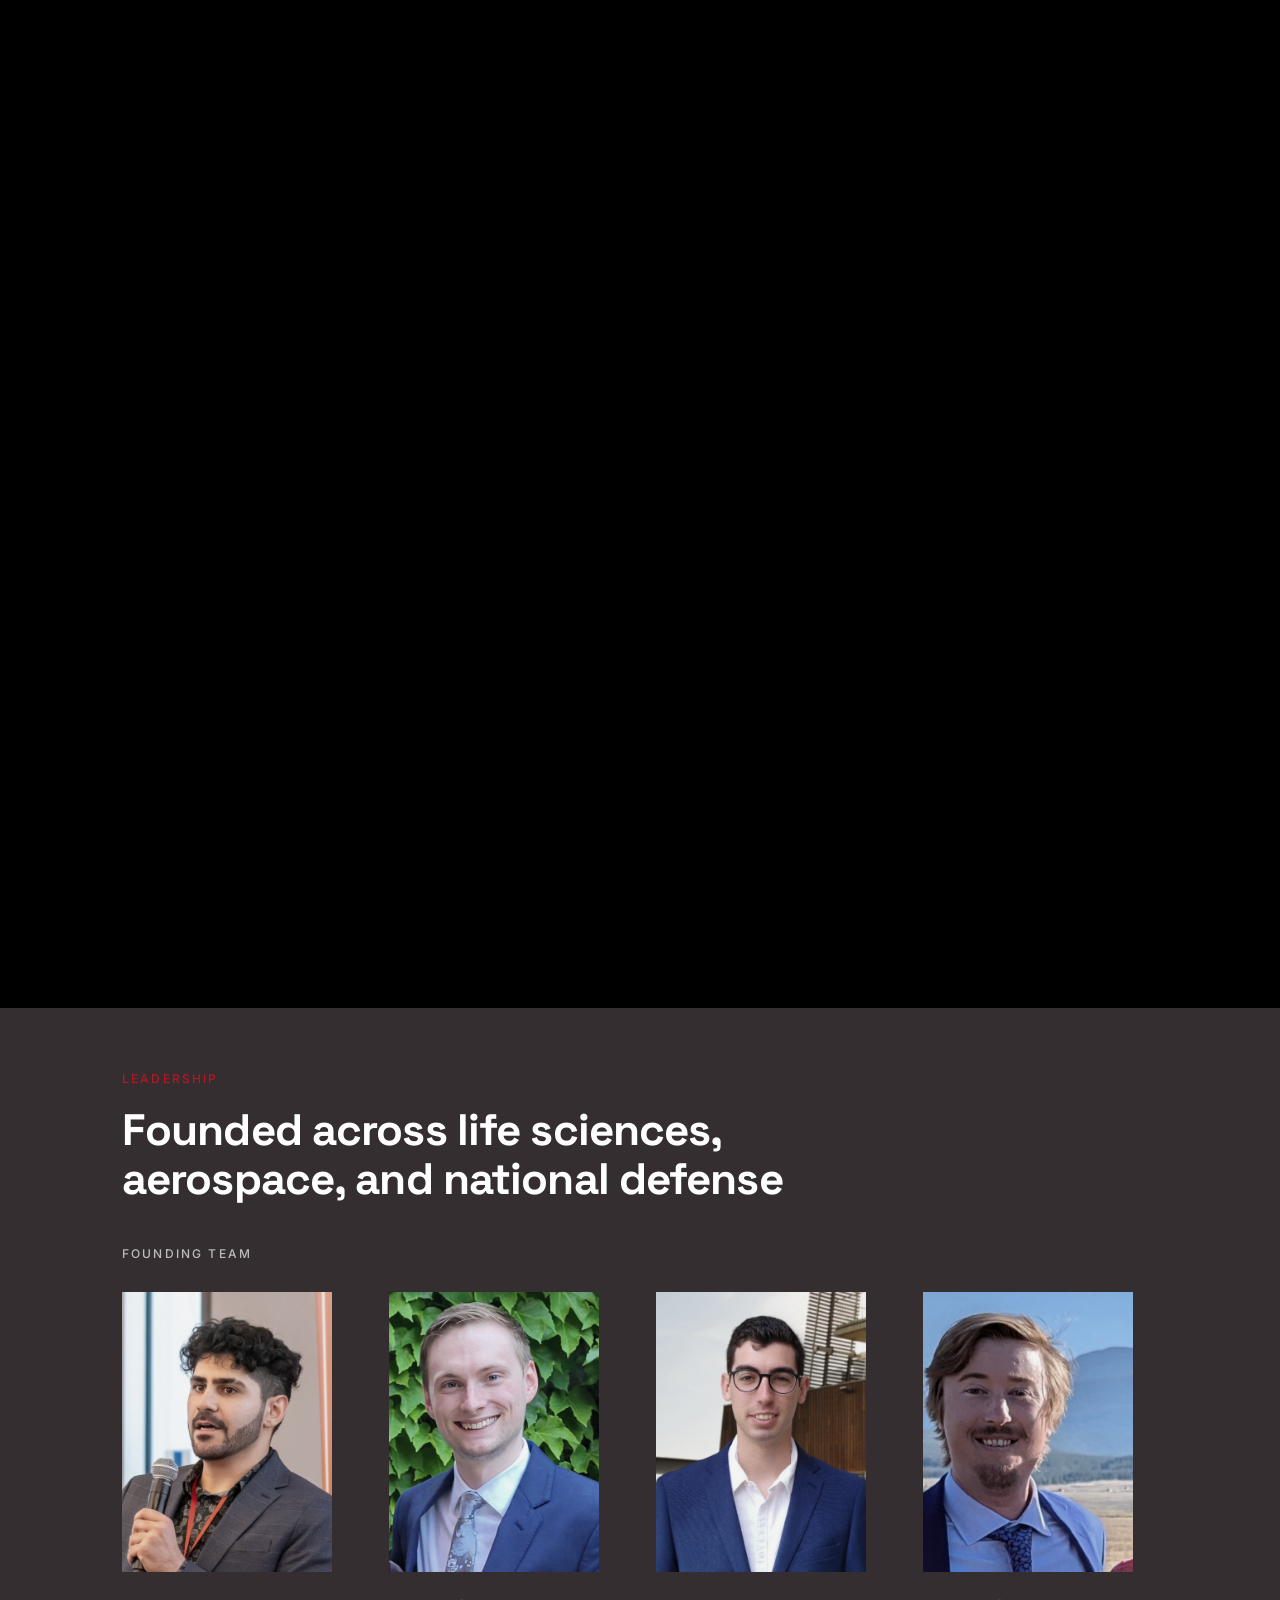
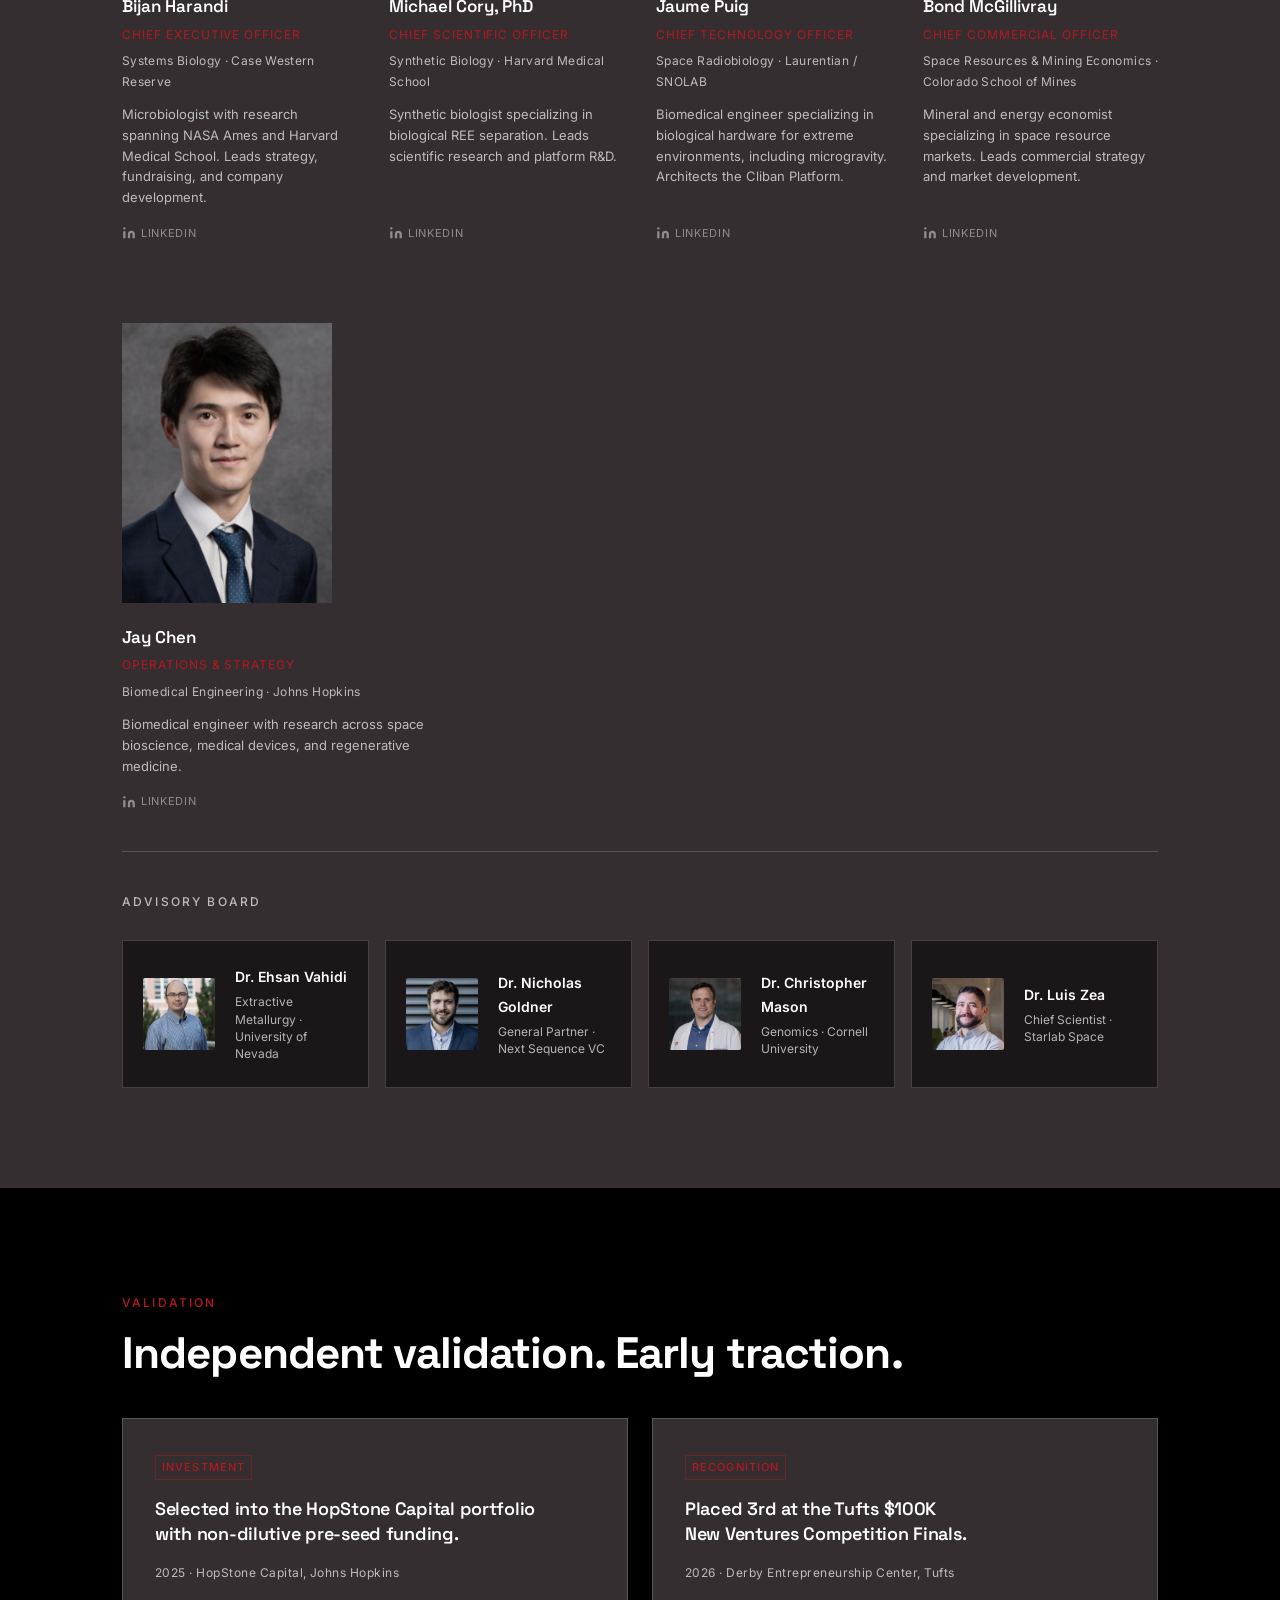
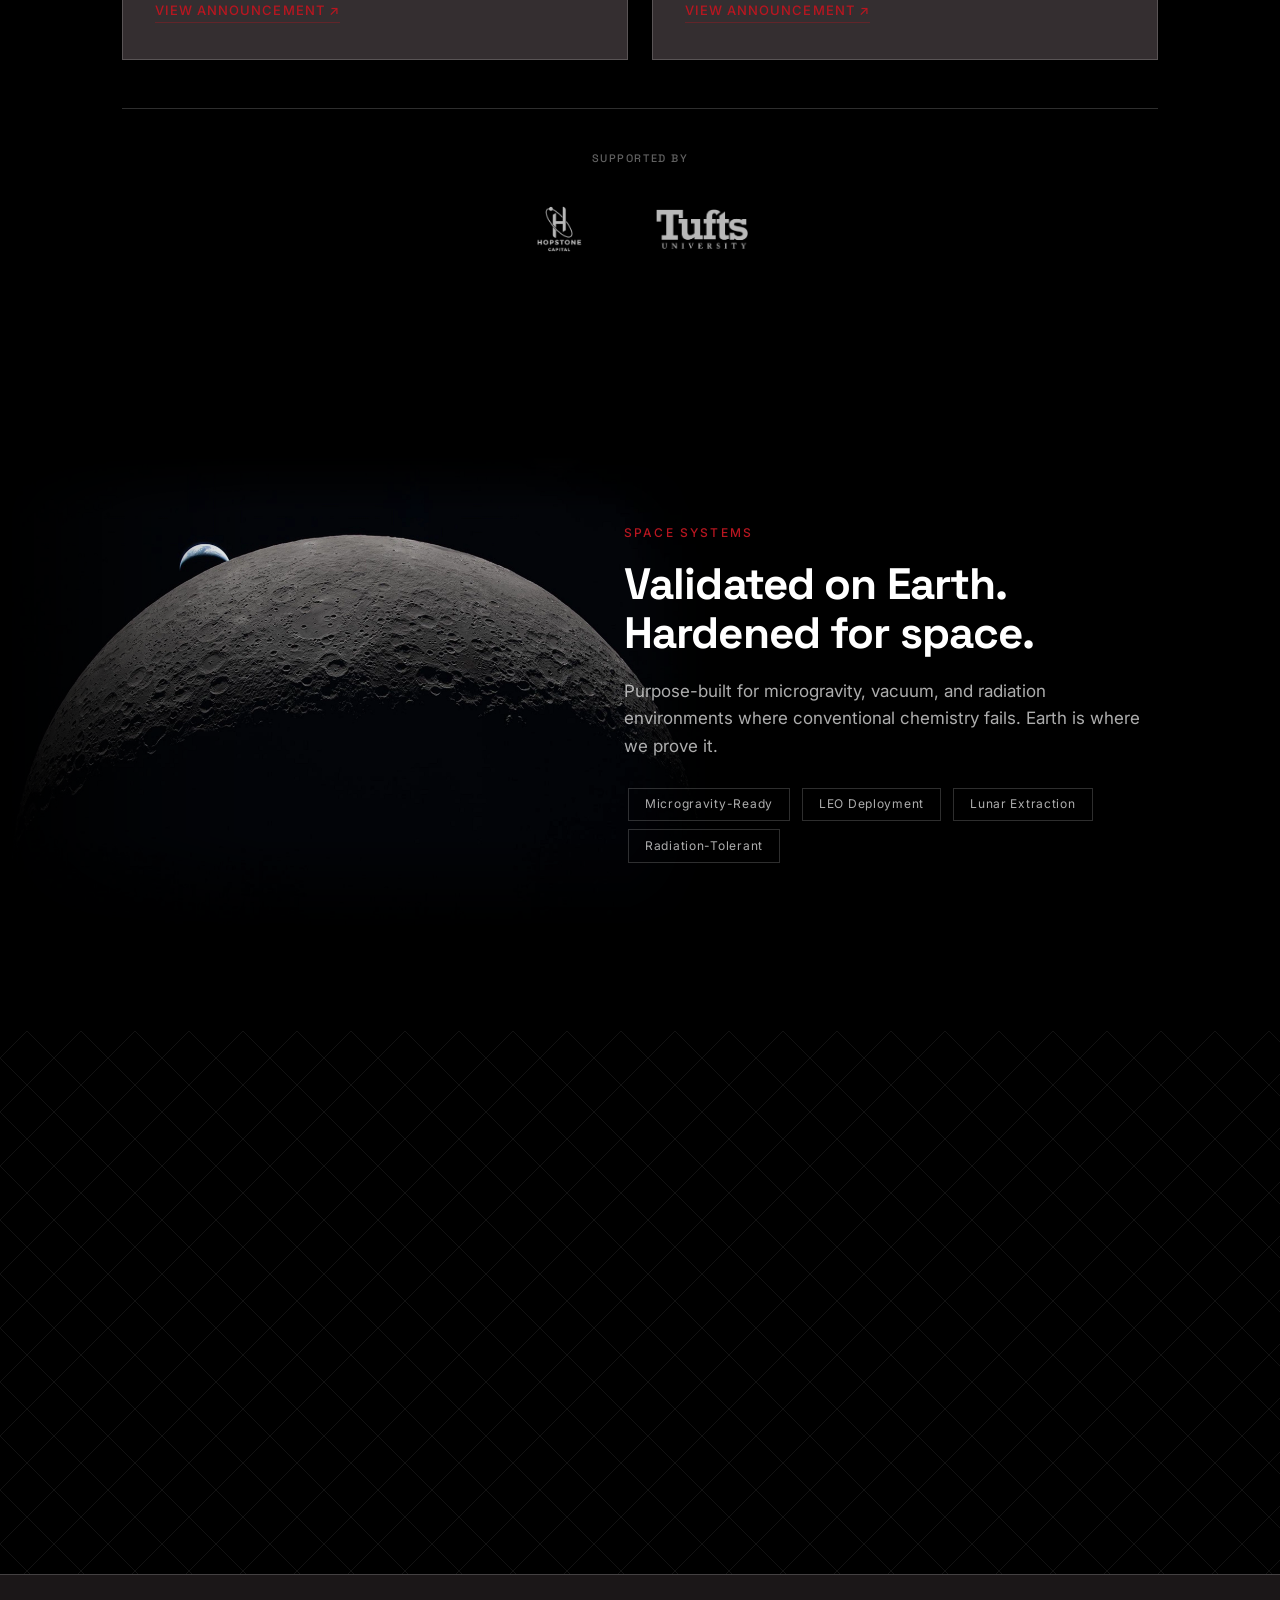
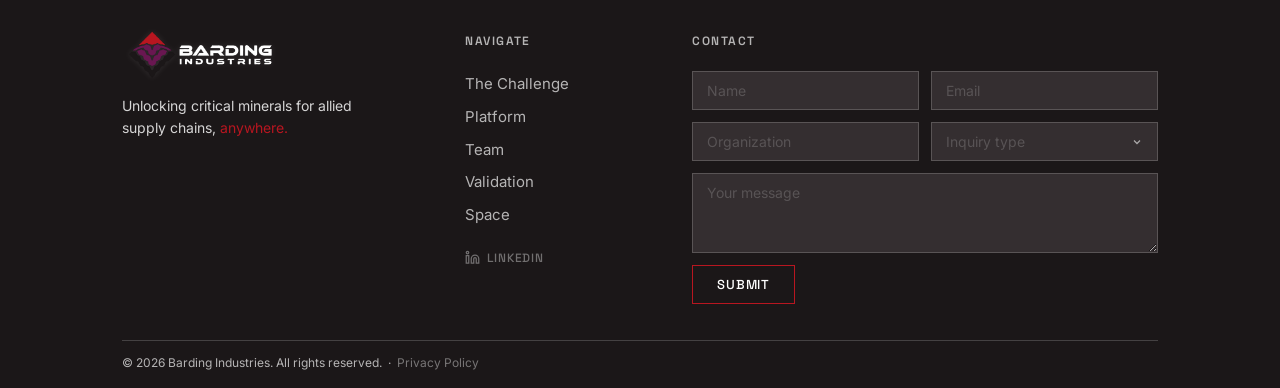
==== commit 31cbb69a: "26.08.24.1" ====
--- a/index.html
+++ b/index.html
@@ -7,7 +7,7 @@
 
   <!-- Primary meta -->
   <title>Barding Industries | Securing Critical Supply Chains</title>
-  <meta name="description" content="Barding Industries develops biological rare earth extraction and separation technology. The Cliban Platform processes feedstocks conventional refiners reject, delivering high-purity REE compounds into defense, clean energy, and advanced electronics supply chains." />
+  <meta name="description" content="Barding Industries secures critical mineral supply chains through the Cliban Platform, processing feedstocks conventional refiners reject to deliver high-purity REE compounds into defense, clean energy, and advanced electronics supply chains." />
   <meta name="keywords" content="rare earth elements, critical minerals, biomining, biological extraction, REE separation, supply chain security, defense supply chain, Cliban Platform" />
   <meta name="author" content="Barding Industries" />
   <meta name="robots" content="index, follow" />
@@ -17,13 +17,13 @@
   <meta property="og:type"        content="website" />
   <meta property="og:url"         content="https://bardingindustries.com/" />
   <meta property="og:title"       content="Barding Industries | Securing Critical Supply Chains" />
-  <meta property="og:description" content="Biological rare earth extraction and separation from feedstocks conventional refiners reject. The Cliban Platform delivers high-purity REE compounds into defense and critical supply chains." />
+  <meta property="og:description" content="Barding Industries secures critical mineral supply chains through the Cliban Platform, processing feedstocks conventional refiners reject to deliver high-purity REE compounds into defense, clean energy, and advanced electronics supply chains." />
   <meta property="og:image"       content="https://bardingindustries.com/assets/img/og-image.png" />
 
   <!-- Twitter / X card -->
   <meta name="twitter:card"        content="summary_large_image" />
   <meta name="twitter:title"       content="Barding Industries | Securing Critical Supply Chains" />
-  <meta name="twitter:description" content="The Cliban Platform processes feedstocks conventional refiners reject, securing rare earth supply chains for defense, clean energy, and advanced electronics." />
+  <meta name="twitter:description" content="Barding Industries secures critical mineral supply chains through the Cliban Platform, processing feedstocks conventional refiners reject to deliver high-purity REE compounds into defense, clean energy, and advanced electronics supply chains." />
   <meta name="twitter:image"       content="https://bardingindustries.com/assets/img/og-image.png" />
 
   <!-- Favicon -->
@@ -49,8 +49,8 @@
     "logo": "https://bardingindustries.com/assets/img/logo.png",
     "description": "Biological rare earth extraction and separation. The Cliban Platform processes feedstocks conventional refiners reject, delivering high-purity REE compounds into defense, clean energy, and advanced electronics supply chains.",
     "foundingDate": "2023",
-    "industry": "Critical Minerals, Synthetic Biology, Defense Supply Chain",
-    "knowsAbout": ["rare earth elements", "biological extraction", "REE separation", "critical minerals", "synthetic biology", "defense supply chain"],
+    "industry": "Critical Minerals, Defense Supply Chain, Advanced Materials",
+    "knowsAbout": ["rare earth elements", "critical minerals", "REE separation", "biological extraction", "defense supply chain", "space resources"],
     "contactPoint": {
       "@type": "ContactPoint",
       "contactType": "general",
@@ -74,9 +74,9 @@
 
       <ul class="nav-links" id="nav-links" role="list">
         <li><a href="#platform">Platform</a></li>
+        <li><a href="#team">Team</a></li>
+        <li><a href="#news">Validation</a></li>
         <li><a href="#space">Space</a></li>
-        <li><a href="#team">Team</a></li>
-        <li><a href="#news">Milestones</a></li>
         <li><a href="#footer-contact" class="btn-nav">Contact</a></li>
       </ul>
 
@@ -112,6 +112,11 @@
           <a class="btn-hero-primary" href="#platform">View the Platform</a>
           <a class="btn-hero-secondary" href="#footer-contact">Contact</a>
         </div>
+        <div class="hero-trust">
+          <span>Backed by HopStone Capital</span>
+          <span class="hero-trust-sep" aria-hidden="true">·</span>
+          <span>3rd Place, Tufts $100K New Ventures Competition</span>
+        </div>
       </div>
       <a class="hero-scroll" href="#rees" aria-label="Scroll down">
         <span class="scroll-arrow" aria-hidden="true"></span>
@@ -138,12 +143,12 @@
           <span class="rees-stat-label">U.S. reliance on foreign rare earth processing</span>
         </div>
         <div class="rees-stat reveal reveal-delay-1">
-          <span class="rees-stat-num" data-to="95" data-prefix=">" data-suffix="%">&gt;95%</span>
-          <span class="rees-stat-label">of global REE supply under strategic competitor control</span>
+          <span class="rees-stat-num" data-to="87" data-prefix=">" data-suffix="%">&gt;87%</span>
+          <span class="rees-stat-label">of global REE supply under foreign control</span>
         </div>
         <div class="rees-stat reveal reveal-delay-2">
           <span class="rees-stat-num" data-to="12">12 <span class="rees-stat-of">of 17</span></span>
-          <span class="rees-stat-label">rare earth elements already weaponized by a strategic competitor</span>
+          <span class="rees-stat-label">rare earth elements already subject to active export controls</span>
         </div>
       </div>
 
@@ -167,7 +172,7 @@
 
         <div class="reveal reveal-delay-2">
           <h3 class="rees-sub-title">The minerals exist. Processing is the bottleneck.</h3>
-          <p class="section-body">Of ~70 kt of REO mined annually in the U.S., just ~9 kt is refined into usable material. The rest is lost in processing or dispersed in e-waste, with less than 1 kt ever recovered.</p>
+          <p class="section-body">The U.S. mines far more than it refines. Most of what is extracted never reaches a supply chain.</p>
           <div class="rees-waste">
             <div class="rees-waste-row">
               <span class="rees-waste-num">~70 kt</span>
@@ -178,10 +183,6 @@
               <span class="rees-waste-desc">actually refined into usable material</span>
             </div>
             <div class="rees-waste-row">
-              <span class="rees-waste-num rees-waste-num--recycled">&lt;1 kt</span>
-              <span class="rees-waste-desc">recovered through recycling</span>
-            </div>
-            <div class="rees-waste-row">
               <span class="rees-waste-num rees-waste-num--lost">20&ndash;30 kt</span>
               <span class="rees-waste-desc">lost in processing waste &amp; e-waste annually</span>
             </div>
@@ -202,7 +203,7 @@
     <!-- Section header — normal scroll -->
     <div class="container platform-intro reveal">
       <span class="section-label">The Cliban Platform</span>
-      <h2 class="section-title">A biological solution to a geopolitical problem</h2>
+      <h2 class="section-title">A supply chain solution to a geopolitical problem</h2>
       <p class="section-body">
         The problem is not scarcity. It is the inability to process what already exists. Cliban changes that.
       </p>
@@ -211,7 +212,7 @@
         <span class="tag-pill">Secondary Feedstocks</span>
         <span class="tag-pill">Single-Stage Separation</span>
         <span class="tag-pill">Defense-Ready</span>
-        <span class="tag-pill">Extreme Environments</span>
+        <span class="tag-pill">Remote-Site Ready</span>
       </div>
     </div>
 
@@ -226,7 +227,7 @@
             <span class="step-num">.01</span>
             <div class="step-text">
               <h3 class="step-title">Feedstock</h3>
-              <p class="step-desc">Mine tailings, e-waste, and sub-economic ores. Cliban starts where conventional refiners stop.</p>
+              <p class="step-desc">Mine tailings, e-waste, and sub-economic ores. Cliban starts where conventional refiners stop.<span class="step-advantage">Feedstock grades conventional refiners reject become viable inputs.</span></p>
             </div>
           </div>
 
@@ -234,7 +235,7 @@
             <span class="step-num">.02</span>
             <div class="step-text">
               <h3 class="step-title">Extraction</h3>
-              <p class="step-desc">Biological processes mobilize rare earth elements directly from the feedstock, under ambient conditions.</p>
+              <p class="step-desc">Proprietary processes mobilize rare earth elements directly from the feedstock, under ambient conditions.<span class="step-advantage">No extreme heat or harsh reagents. Ambient conditions throughout.</span></p>
             </div>
           </div>
 
@@ -242,7 +243,7 @@
             <span class="step-num">.03</span>
             <div class="step-text">
               <h3 class="step-title">Separation</h3>
-              <p class="step-desc">Isolates each rare earth element at high purity in a single integrated process.</p>
+              <p class="step-desc">Isolates each rare earth element at high purity in a single integrated process.<span class="step-advantage">One continuous stage replaces multi-step solvent extraction.</span></p>
             </div>
           </div>
 
@@ -250,7 +251,7 @@
             <span class="step-num">.04</span>
             <div class="step-text">
               <h3 class="step-title">Product</h3>
-              <p class="step-desc">High-purity rare earth compounds delivered into defense, clean energy, and advanced electronics supply chains.</p>
+              <p class="step-desc">High-purity rare earth compounds delivered into defense, clean energy, and advanced electronics supply chains.<span class="step-advantage">Domestic production, deployable at any allied site.</span></p>
             </div>
           </div>
 
@@ -443,43 +444,13 @@
 
 
   <!-- ══════════════════════════════
-       SPACE
-  ══════════════════════════════ -->
-  <section id="space">
-    <div class="space-inner">
-
-      <div class="space-earth-wrap reveal reveal-delay-1" aria-hidden="true">
-        <img
-          class="space-earth-img"
-          src="assets/img/earthrise.webp"
-          alt=""
-          loading="lazy"
-        />
-      </div>
-
-      <div class="space-block reveal">
-        <span class="section-label">Space Systems</span>
-        <h2 class="section-title">Validated on Earth. Hardened for space.</h2>
-        <p class="section-body">Built for environments where conventional equipment fails. Earth is where we prove it.</p>
-        <div class="platform-tags">
-          <span class="tag-pill">Microgravity-Ready</span>
-          <span class="tag-pill">LEO Deployment</span>
-          <span class="tag-pill">Lunar Extraction</span>
-        </div>
-      </div>
-
-    </div>
-  </section>
-
-
-  <!-- ══════════════════════════════
        TEAM
   ══════════════════════════════ -->
   <section id="team">
     <div class="container">
       <div class="team-header reveal">
         <span class="section-label">Leadership</span>
-        <h2 class="section-title">Founded across synthetic biology, aerospace, and national defense</h2>
+        <h2 class="section-title">Founded across life sciences, aerospace, and national defense</h2>
       </div>
 
       <p class="team-sublabel reveal">Founding Team</p>
@@ -528,6 +499,20 @@
           </a>
         </div>
 
+        <div class="team-card reveal reveal-delay-3">
+          <div class="team-photo-wrap">
+            <img class="team-photo" src="assets/img/team/bmcgillivray-cco.jpg" alt="Bond McGillivray" loading="lazy">
+          </div>
+          <p class="team-name">Bond McGillivray</p>
+          <p class="team-title">Chief Commercial Officer</p>
+          <p class="team-credential">Space Resources &amp; Mining Economics · Colorado School of Mines</p>
+          <p class="team-bio">Mineral and energy economist specializing in space resource markets. Leads commercial strategy and market development.</p>
+          <a class="team-linkedin" href="https://linkedin.com/in/bondmcgillivray/" target="_blank" rel="noopener noreferrer" aria-label="Bond McGillivray LinkedIn">
+            <svg viewBox="0 0 24 24" aria-hidden="true"><path d="M16 8a6 6 0 016 6v7h-4v-7a2 2 0 00-2-2 2 2 0 00-2 2v7h-4v-7a6 6 0 016-6zM2 9h4v12H2z"/><circle cx="4" cy="4" r="2"/></svg>
+            LinkedIn
+          </a>
+        </div>
+
       </div>
 
       <div class="team-grid team-grid--ext team-grid--ops-sep">
@@ -537,7 +522,7 @@
             <img class="team-photo" src="assets/img/team/jchen-ops.png" alt="Jay Chen" loading="lazy">
           </div>
           <p class="team-name">Jay Chen</p>
-          <p class="team-title">Strategy &amp; Operations</p>
+          <p class="team-title">Operations &amp; Strategy</p>
           <p class="team-credential">Biomedical Engineering · Johns Hopkins</p>
           <p class="team-bio">Biomedical engineer with research across space bioscience, medical devices, and regenerative medicine.</p>
           <a class="team-linkedin" href="https://linkedin.com/in/jay-chen-89a9311a8/" target="_blank" rel="noopener noreferrer" aria-label="Jay Chen LinkedIn">
@@ -606,8 +591,8 @@
   <section id="news">
     <div class="container">
       <div class="news-header reveal">
-        <span class="section-label">Milestones</span>
-        <h2 class="section-title">Early traction. Independent validation.</h2>
+        <span class="section-label">Validation</span>
+        <h2 class="section-title">Independent validation. Early traction.</h2>
       </div>
 
       <div class="news-grid">
@@ -621,14 +606,67 @@
 
         <article class="news-card reveal reveal-delay-1">
           <span class="news-tag">Recognition</span>
-          <p class="news-title">Placed 3rd at the Tufts $100k New Ventures Competition Finals.</p>
+          <p class="news-title">Placed 3rd at the Tufts $100K New Ventures Competition Finals.</p>
           <p class="news-meta">2026 · Derby Entrepreneurship Center, Tufts</p>
           <a class="news-announcement-link" href="https://gordon.tufts.edu/news-events/news/winners-announced-2026-tufts-new-ventures-competition-finals" target="_blank" rel="noopener noreferrer">View announcement ↗</a>
         </article>
 
       </div>
+
+      <!-- Supported by — folded into Validation -->
+      <div class="news-supported reveal">
+        <p class="supporters-label">Supported by</p>
+        <div class="supporters-logos">
+
+          <a class="supporter-logo supporter-logo--mono" href="https://hopstonecapital.org" target="_blank" rel="noopener noreferrer" aria-label="HopStone Capital">
+            <img src="assets/img/supporters/hopstone-logo.png" alt="HopStone Capital" loading="lazy"
+                 onerror="this.style.display='none';this.nextElementSibling.style.display='block'">
+            <span class="supporter-logo-fallback" style="display:none">HopStone</span>
+          </a>
+
+          <a class="supporter-logo" href="https://gordon.tufts.edu" target="_blank" rel="noopener noreferrer" aria-label="Tufts University">
+            <img src="assets/img/supporters/tufts-logo.png" alt="Tufts University" loading="lazy"
+                 onerror="this.style.display='none';this.nextElementSibling.style.display='block'">
+            <span class="supporter-logo-fallback" style="display:none">Tufts</span>
+          </a>
+
+        </div>
+      </div>
+
     </div>
   </section>
+
+
+  <!-- ══════════════════════════════
+       SPACE
+  ══════════════════════════════ -->
+  <section id="space">
+    <div class="space-inner">
+
+      <div class="space-earth-wrap reveal reveal-delay-1" aria-hidden="true">
+        <img
+          class="space-earth-img"
+          src="assets/img/earthrise.webp"
+          alt=""
+          loading="lazy"
+        />
+      </div>
+
+      <div class="space-block reveal">
+        <span class="section-label">Space Systems</span>
+        <h2 class="section-title">Validated on Earth. Hardened for space.</h2>
+        <p class="section-body">Purpose-built for microgravity, vacuum, and radiation environments where conventional chemistry fails. Earth is where we prove it.</p>
+        <div class="platform-tags" style="margin-top:1.5rem;">
+          <span class="tag-pill">Microgravity-Ready</span>
+          <span class="tag-pill">LEO Deployment</span>
+          <span class="tag-pill">Lunar Extraction</span>
+          <span class="tag-pill">Radiation-Tolerant</span>
+        </div>
+      </div>
+
+    </div>
+  </section>
+
 
 
   <!-- ══════════════════════════════
@@ -642,7 +680,7 @@
     <div class="container">
       <div class="cta-content reveal">
         <h2 class="cta-title">The minerals are here.<br>So is the solution.</h2>
-        <p class="cta-sub">The supply chain gap is real. We're closing it.</p>
+        <p class="cta-sub">The supply chain gap is real. We are closing it.</p>
         <a class="btn-cta" href="#footer-contact">Request a Briefing</a>
       </div>
     </div>
@@ -661,7 +699,7 @@
         <!-- Col 1: Brand -->
         <div>
           <img class="footer-logo" src="assets/img/logo.png" alt="Barding Industries" loading="lazy" />
-          <p class="footer-tagline">Unlocking untapped critical minerals to secure vital supply chains, <span class="hero-anywhere">anywhere.</span></p>
+          <p class="footer-tagline">Unlocking critical minerals for allied supply chains, <span class="hero-anywhere">anywhere.</span></p>
         </div>
 
         <!-- Col 2: Nav -->
@@ -670,11 +708,14 @@
           <nav class="footer-nav-links" aria-label="Footer navigation">
             <a href="#rees">The Challenge</a>
             <a href="#platform">Platform</a>
+            <a href="#team">Team</a>
+            <a href="#news">Validation</a>
             <a href="#space">Space</a>
-            <a href="#team">Team</a>
-            <a href="#news">Milestones</a>
-            <a href="#footer-contact">Contact</a>
-          </nav>
+            </nav>
+          <a class="footer-linkedin" href="https://www.linkedin.com/company/barding-industries/" target="_blank" rel="noopener noreferrer" aria-label="Barding Industries on LinkedIn">
+            <svg viewBox="0 0 24 24" width="15" height="15" aria-hidden="true" style="display:inline-block;vertical-align:middle;margin-right:0.4rem;fill:none;stroke:currentColor;stroke-width:2"><path d="M16 8a6 6 0 016 6v7h-4v-7a2 2 0 00-2-2 2 2 0 00-2 2v7h-4v-7a6 6 0 016-6zM2 9h4v12H2z"/><circle cx="4" cy="4" r="2"/></svg>
+            LinkedIn
+          </a>
         </div>
 
         <!-- Col 3: Contact Form -->
@@ -720,7 +761,7 @@
       </div>
 
       <div class="footer-bottom">
-        <p class="footer-bottom-copy">© 2026 Barding Industries. All rights reserved.</p>
+        <p class="footer-bottom-copy">© 2026 Barding Industries. All rights reserved. &nbsp;&middot;&nbsp; <a href="privacy.html" style="color:inherit;opacity:0.6;">Privacy Policy</a></p>
       </div>
     </div>
   </footer>
--- a/assets/css/styles.css
+++ b/assets/css/styles.css
@@ -726,9 +726,20 @@
 }
 
 .platform-step.active .step-desc {
-  max-height: 160px;
+  max-height: 200px;
   opacity: 1;
   margin-top: 0.5rem;
+}
+
+.step-advantage {
+  display: block;
+  margin-top: 0.625rem;
+  font-size: 0.78rem;
+  font-family: var(--font-heading);
+  font-weight: 500;
+  color: var(--clr-red);
+  letter-spacing: 0.01em;
+  line-height: 1.45;
 }
 
 /* RIGHT: visuals panel */
@@ -1428,7 +1439,7 @@
 /* Founder grid */
 .team-grid {
   display: grid;
-  grid-template-columns: repeat(3, 1fr);
+  grid-template-columns: repeat(4, 1fr);
   gap: 2rem;
   margin-bottom: 2.5rem;
 }
@@ -2144,6 +2155,10 @@
     opacity: 1;
     transform: none;
   }
+}
+
+@media (max-width: 1024px) {
+  .team-grid { grid-template-columns: repeat(2, 1fr); }
 }
 
 @media (max-width: 768px) {
@@ -2200,13 +2215,32 @@
     margin-right: auto;
   }
 
-  /* ── Platform steps: tighter rhythm in interleaved mobile layout ── */
-  .platform-step { padding: 1.125rem 0; }
+  /* ── Platform: disable sticky scroll on mobile, show all steps ── */
+  .platform-scroll-outer { height: auto !important; }
+  .platform-sticky-inner {
+    position: relative;
+    height: auto;
+    grid-template-columns: 1fr;
+    gap: 0;
+    padding-bottom: 2rem;
+  }
+  .platform-visuals-col { display: none; }
+  .platform-dots { display: none; }
+  .platform-step { opacity: 1 !important; padding: 1.125rem 0; }
   .platform-visual { margin-bottom: 1.25rem; }
+  .step-desc {
+    max-height: 320px !important;
+    opacity: 1 !important;
+    margin-top: 0.5rem !important;
+  }
 
   /* ── Feedstock stats: smaller numbers on narrow phones ── */
   .pv-fs-stat-num { font-size: 1.125rem; }
   .pv-fs-stat { padding: 0.75rem 0.75rem; }
+
+  /* ── Comparison cards: stack on mobile ── */
+  .compare-cards { grid-template-columns: 1fr; }
+  .compare-card--conv { display: none; }
 }
 
 /* ── Extra-small screens (≤ 480px) ── */
@@ -2233,3 +2267,191 @@
   /* Footer: tighter gap */
   .footer-grid { gap: 2rem; }
 }
+
+
+/* ══════════════════════════════
+   SUPPORTERS / BACKED BY
+══════════════════════════════ */
+/* #supporters section removed — folded into #news */
+.supporters-label {
+  text-align: center;
+  font-size: 0.68rem;
+  letter-spacing: 0.14em;
+  text-transform: uppercase;
+  color: rgba(255,255,255,0.38);
+  font-weight: 500;
+  margin-bottom: 2.2rem;
+  font-family: var(--font-heading);
+}
+.supporters-logos {
+  display: flex;
+  align-items: center;
+  justify-content: center;
+  gap: 4.5rem;
+  flex-wrap: wrap;
+}
+.supporter-logo {
+  display: flex;
+  align-items: center;
+  transition: opacity 0.25s ease;
+  opacity: 0.72;
+}
+.supporter-logo:hover {
+  opacity: 1;
+}
+.supporter-logo img {
+  height: 40px;
+  width: auto;
+  max-width: 180px;
+  object-fit: contain;
+  filter: brightness(0) invert(1);
+  transition: filter 0.3s ease, opacity 0.3s ease;
+  display: block;
+}
+/* Square logo (HopStone) — cap height lower so it doesn't dwarf landscape logos */
+.supporter-logo--mono img {
+  height: 52px;
+  max-width: 120px;
+}
+.supporter-logo:hover img {
+  filter: none;
+}
+/* Monochromatic logos (no brand color): stay white on hover, just full opacity */
+.supporter-logo--mono img {
+  filter: brightness(0) invert(1);
+}
+.supporter-logo--mono:hover img {
+  filter: brightness(0) invert(1);
+}
+/* Fallback text if images aren't loaded yet */
+.supporter-logo-fallback {
+  font-family: var(--font-heading);
+  font-size: 1rem;
+  font-weight: 700;
+  letter-spacing: 0.04em;
+  color: rgba(255,255,255,0.72);
+  text-transform: uppercase;
+  transition: color 0.3s ease;
+}
+.supporter-logo:hover .supporter-logo-fallback {
+  color: #fff;
+}
+
+
+/* ══════════════════════════════
+   HERO TRUST STRIP
+══════════════════════════════ */
+.hero-trust {
+  display: flex;
+  align-items: center;
+  flex-wrap: wrap;
+  gap: 0.5rem 0.85rem;
+  margin-top: 2rem;
+  font-family: var(--font-heading);
+  font-size: 0.7rem;
+  font-weight: 500;
+  letter-spacing: 0.1em;
+  text-transform: uppercase;
+  color: rgba(255,255,255,0.38);
+}
+.hero-trust-sep {
+  color: rgba(255,255,255,0.18);
+}
+
+/* ══════════════════════════════
+   PLATFORM COMPARISON TABLE
+══════════════════════════════ */
+.platform-compare {
+  margin-top: 5rem;
+  padding-top: 4rem;
+  border-top: 1px solid var(--clr-faint);
+}
+.platform-compare-label {
+  font-family: var(--font-heading);
+  font-size: 0.68rem;
+  letter-spacing: 0.14em;
+  text-transform: uppercase;
+  color: var(--clr-red);
+  font-weight: 500;
+  margin-bottom: 1.25rem;
+}
+.platform-compare-title {
+  font-family: var(--font-heading);
+  font-size: 1.5rem;
+  font-weight: 700;
+  color: var(--clr-white);
+  margin-bottom: 2rem;
+  letter-spacing: -0.01em;
+}
+.compare-cards {
+  display: grid;
+  grid-template-columns: 1fr 1fr;
+  gap: 1.25rem;
+}
+.compare-card {
+  border: 1px solid var(--clr-faint);
+  border-radius: 6px;
+  padding: 1.75rem 2rem;
+}
+.compare-card--conv { opacity: 0.52; }
+.compare-card--cliban {
+  border-color: rgba(184,22,32,0.35);
+  background: rgba(184,22,32,0.04);
+}
+.compare-card-label {
+  font-family: var(--font-heading);
+  font-size: 0.72rem;
+  font-weight: 600;
+  letter-spacing: 0.1em;
+  text-transform: uppercase;
+  color: var(--clr-muted);
+  margin-bottom: 1.25rem;
+}
+.compare-card--cliban .compare-card-label { color: var(--clr-red); }
+.compare-list {
+  list-style: none;
+  padding: 0;
+  margin: 0;
+  display: flex;
+  flex-direction: column;
+  gap: 0.7rem;
+}
+.compare-list li {
+  font-size: 0.875rem;
+  color: var(--clr-muted);
+  padding-left: 1.1rem;
+  position: relative;
+  line-height: 1.5;
+}
+.compare-list li::before {
+  content: '·';
+  position: absolute;
+  left: 0;
+}
+.compare-card--cliban .compare-list li { color: var(--clr-white); }
+.compare-card--cliban .compare-list li::before { content: '✓'; color: var(--clr-red); }
+
+/* ── Supporters folded into Validation section ── */
+.news-supported {
+  margin-top: 3rem;
+  padding-top: 2.5rem;
+  border-top: 1px solid var(--clr-faint);
+  text-align: center;
+}
+
+/* ── Footer LinkedIn link ── */
+.footer-linkedin {
+  display: inline-flex;
+  align-items: center;
+  margin-top: 1.25rem;
+  font-family: var(--font-heading);
+  font-size: 0.75rem;
+  font-weight: 500;
+  letter-spacing: 0.06em;
+  text-transform: uppercase;
+  color: rgba(255,255,255,0.38);
+  transition: color var(--transition);
+}
+.footer-linkedin:hover {
+  color: rgba(255,255,255,0.8);
+}
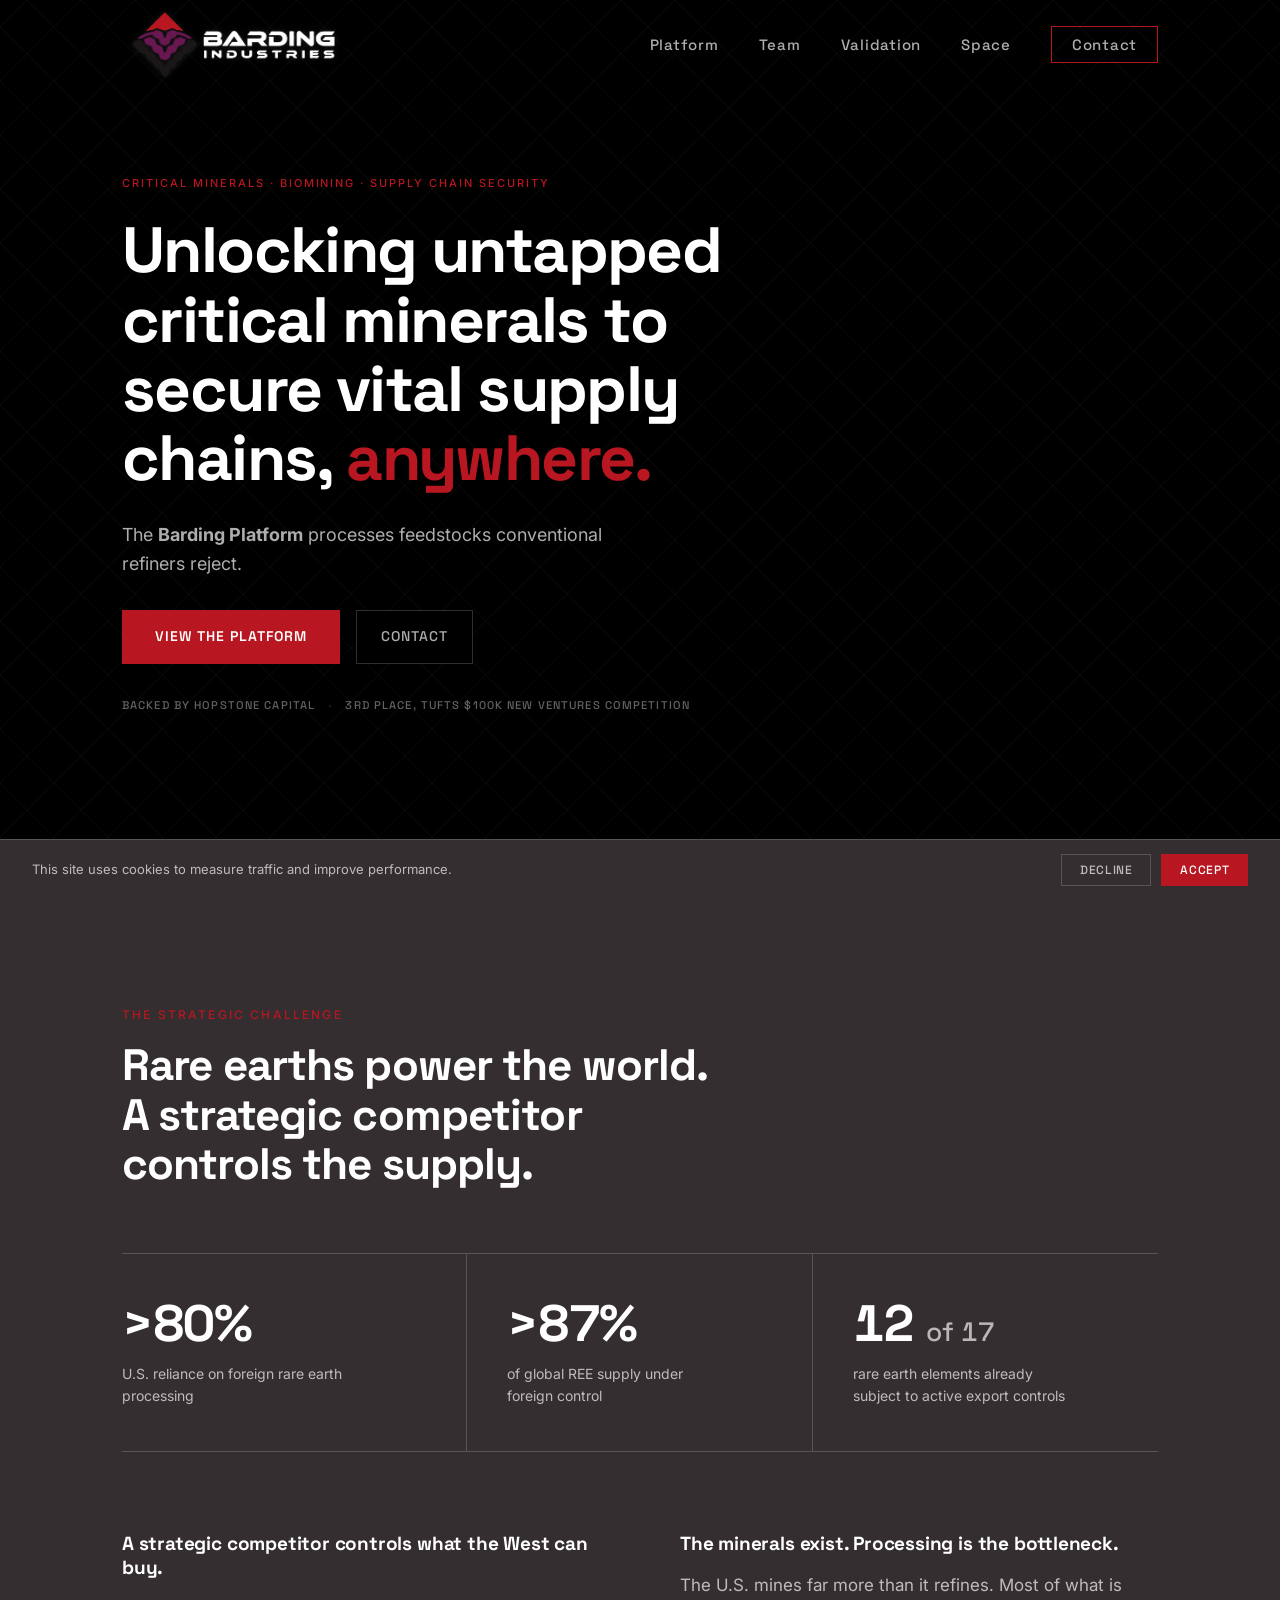
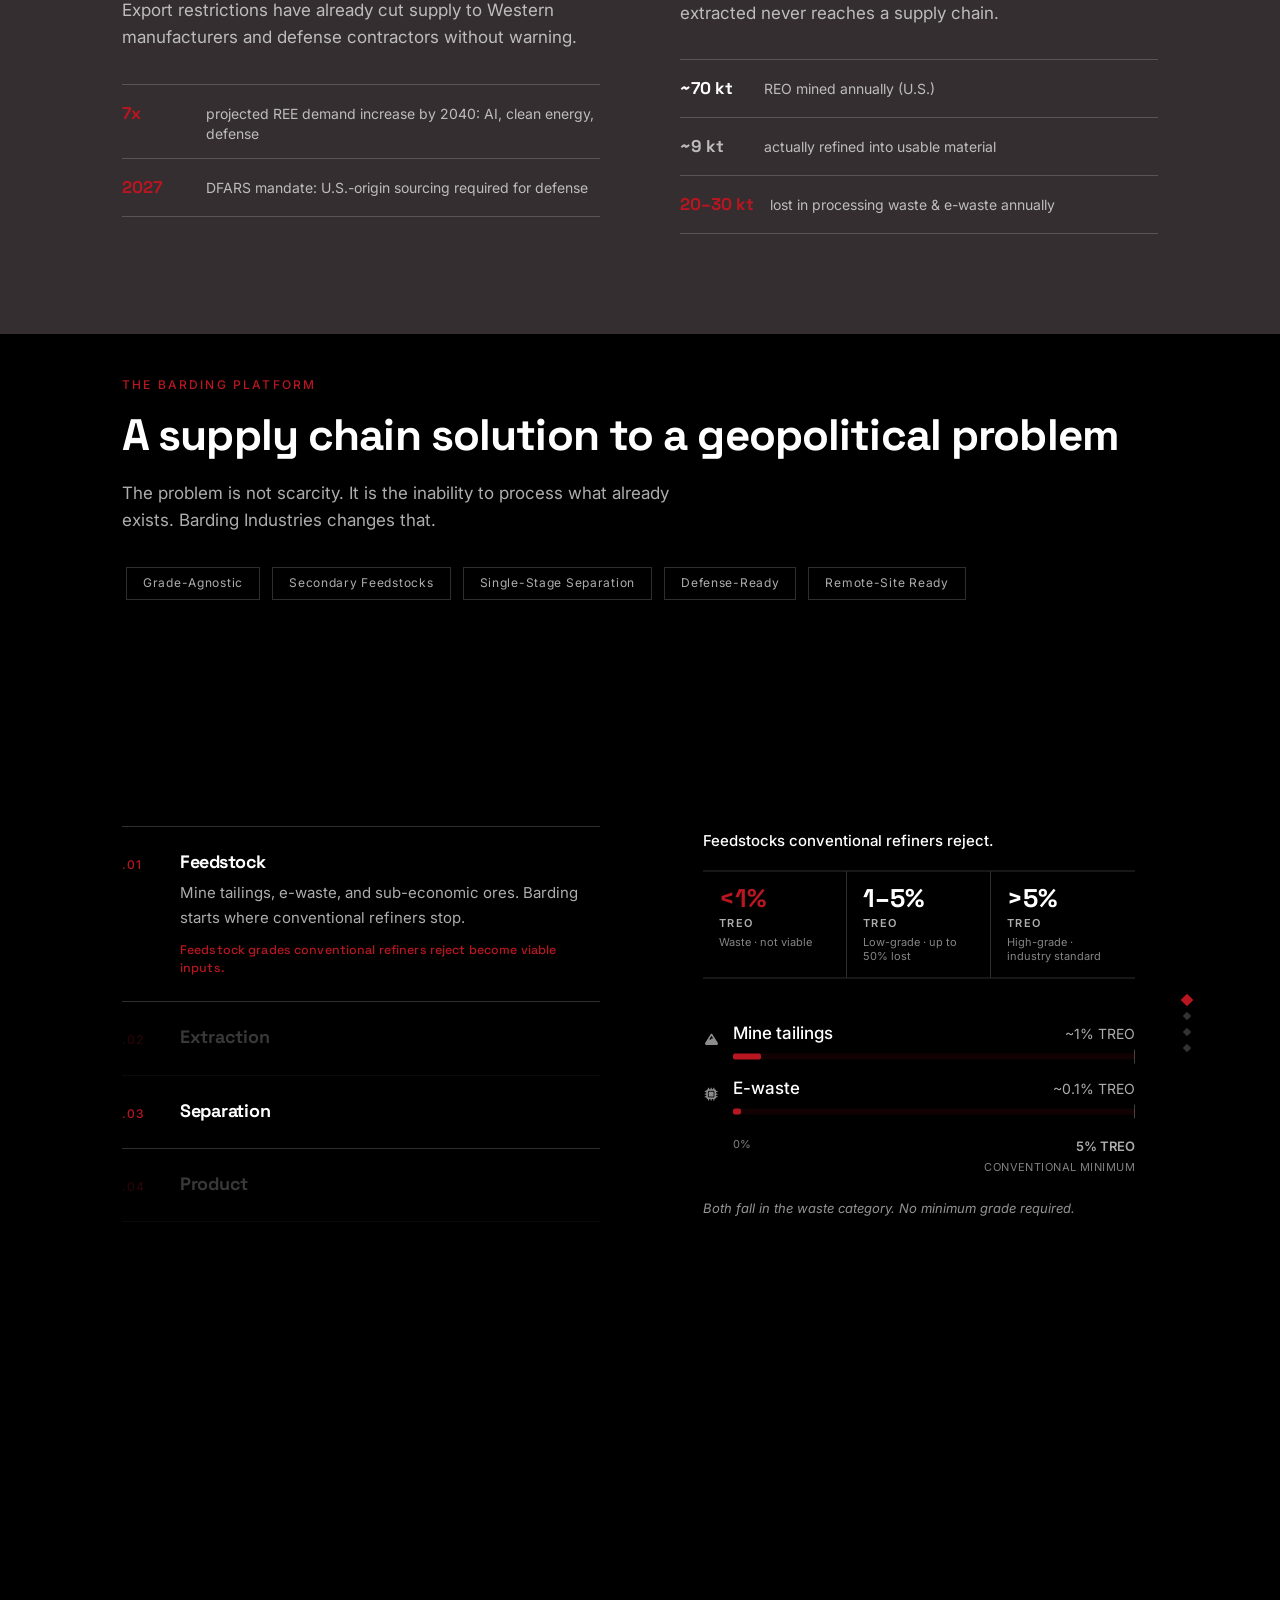
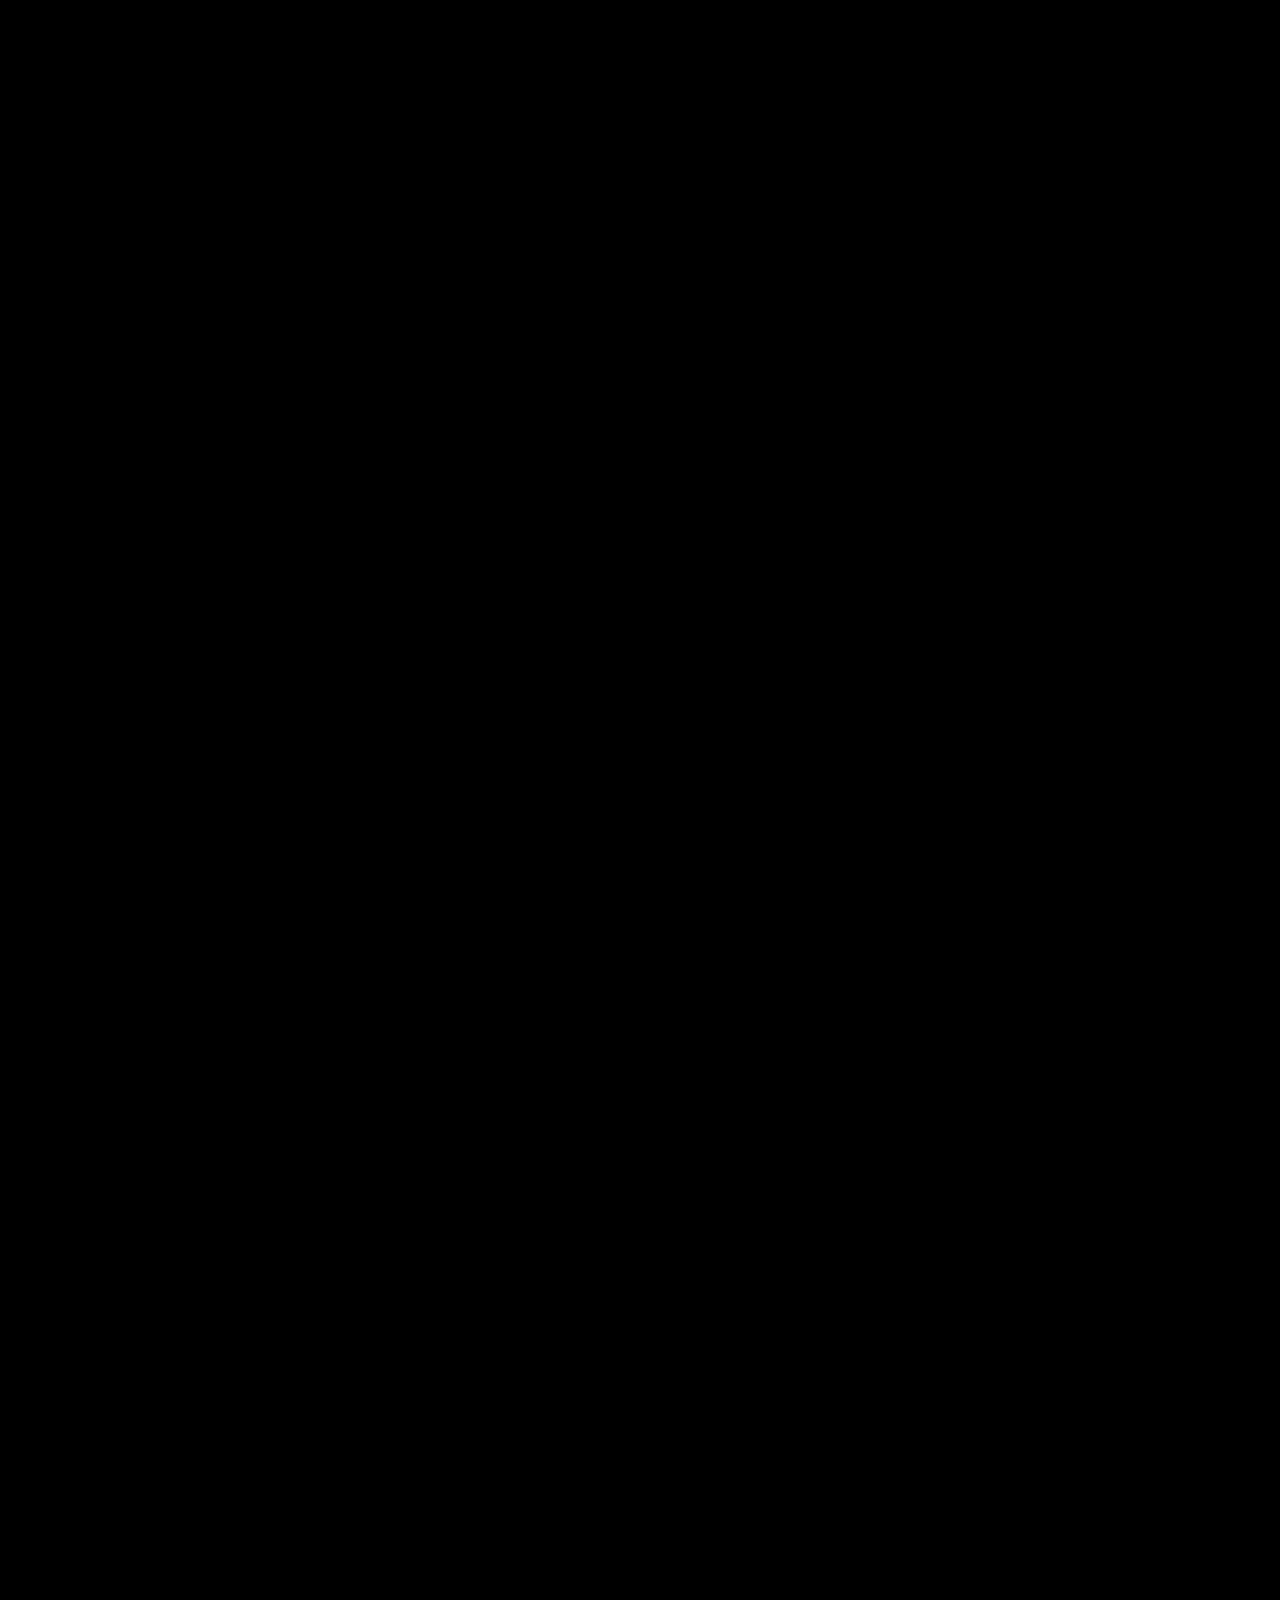
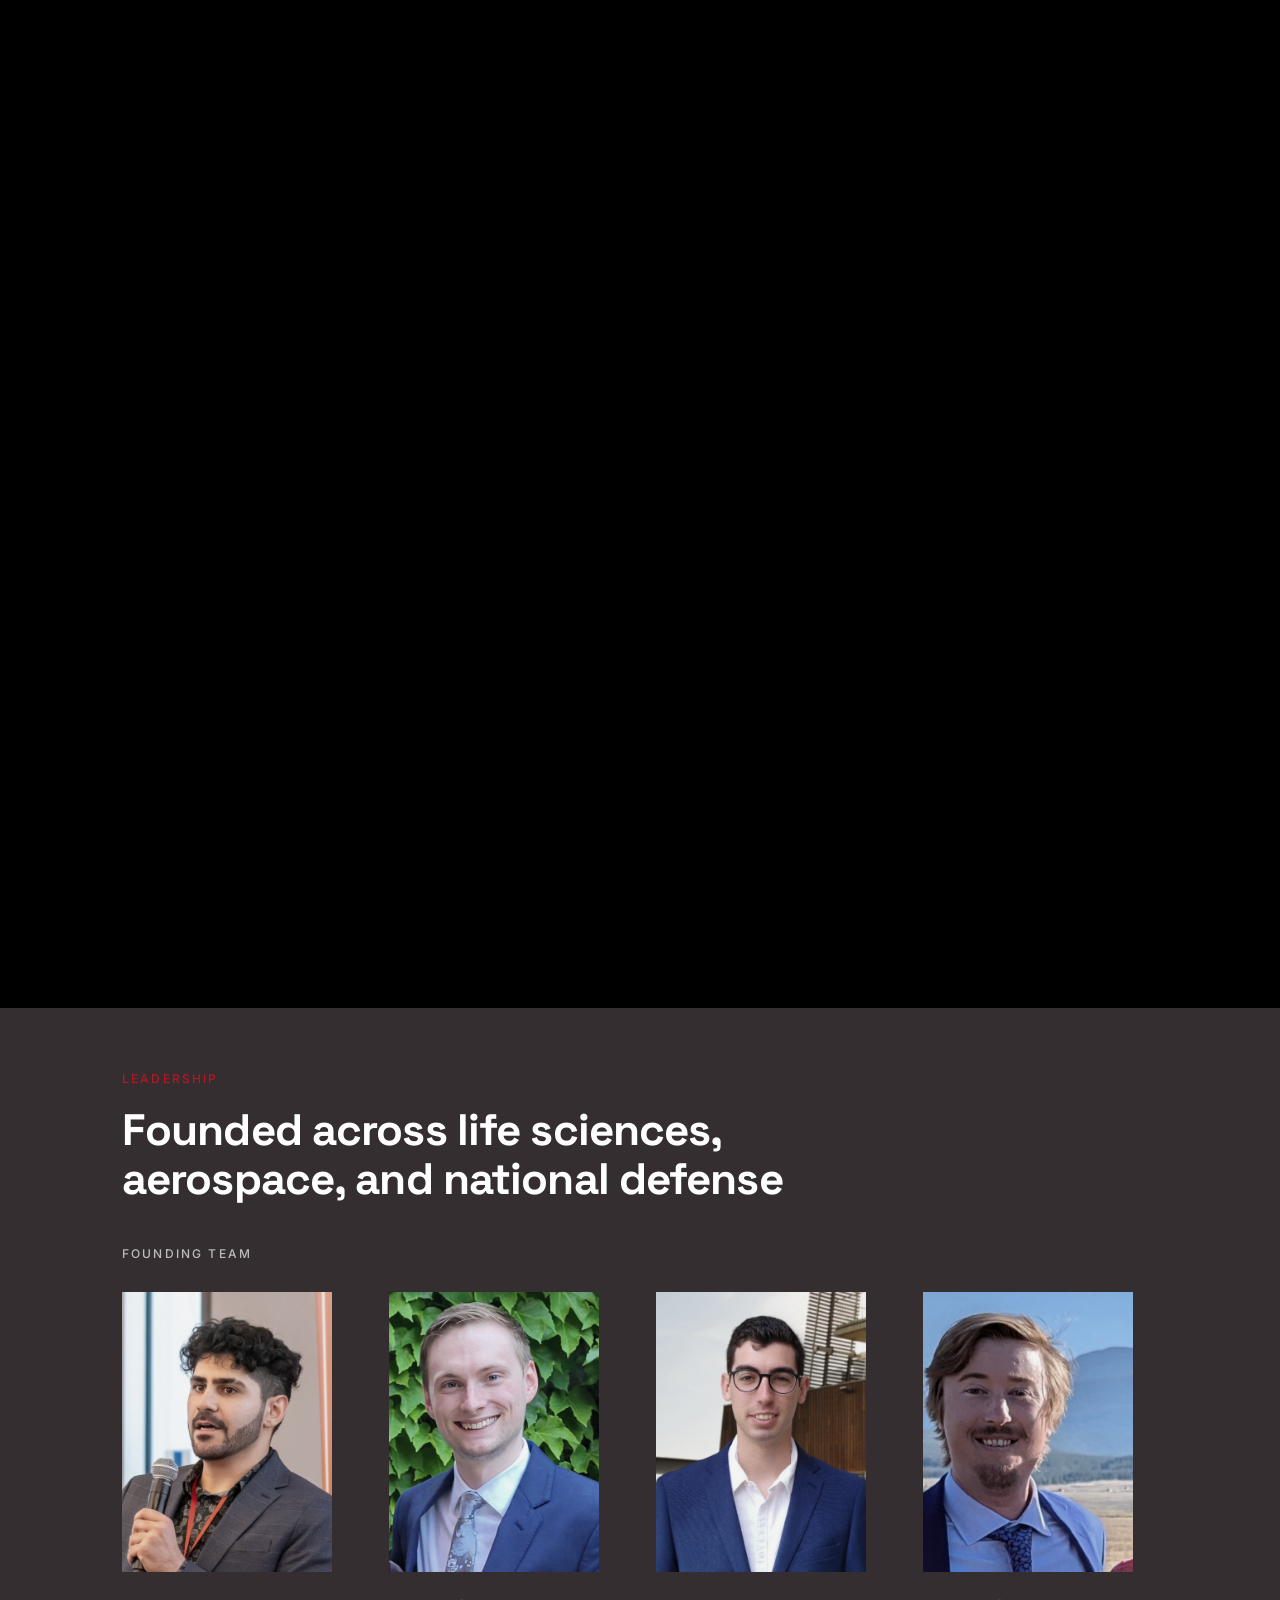
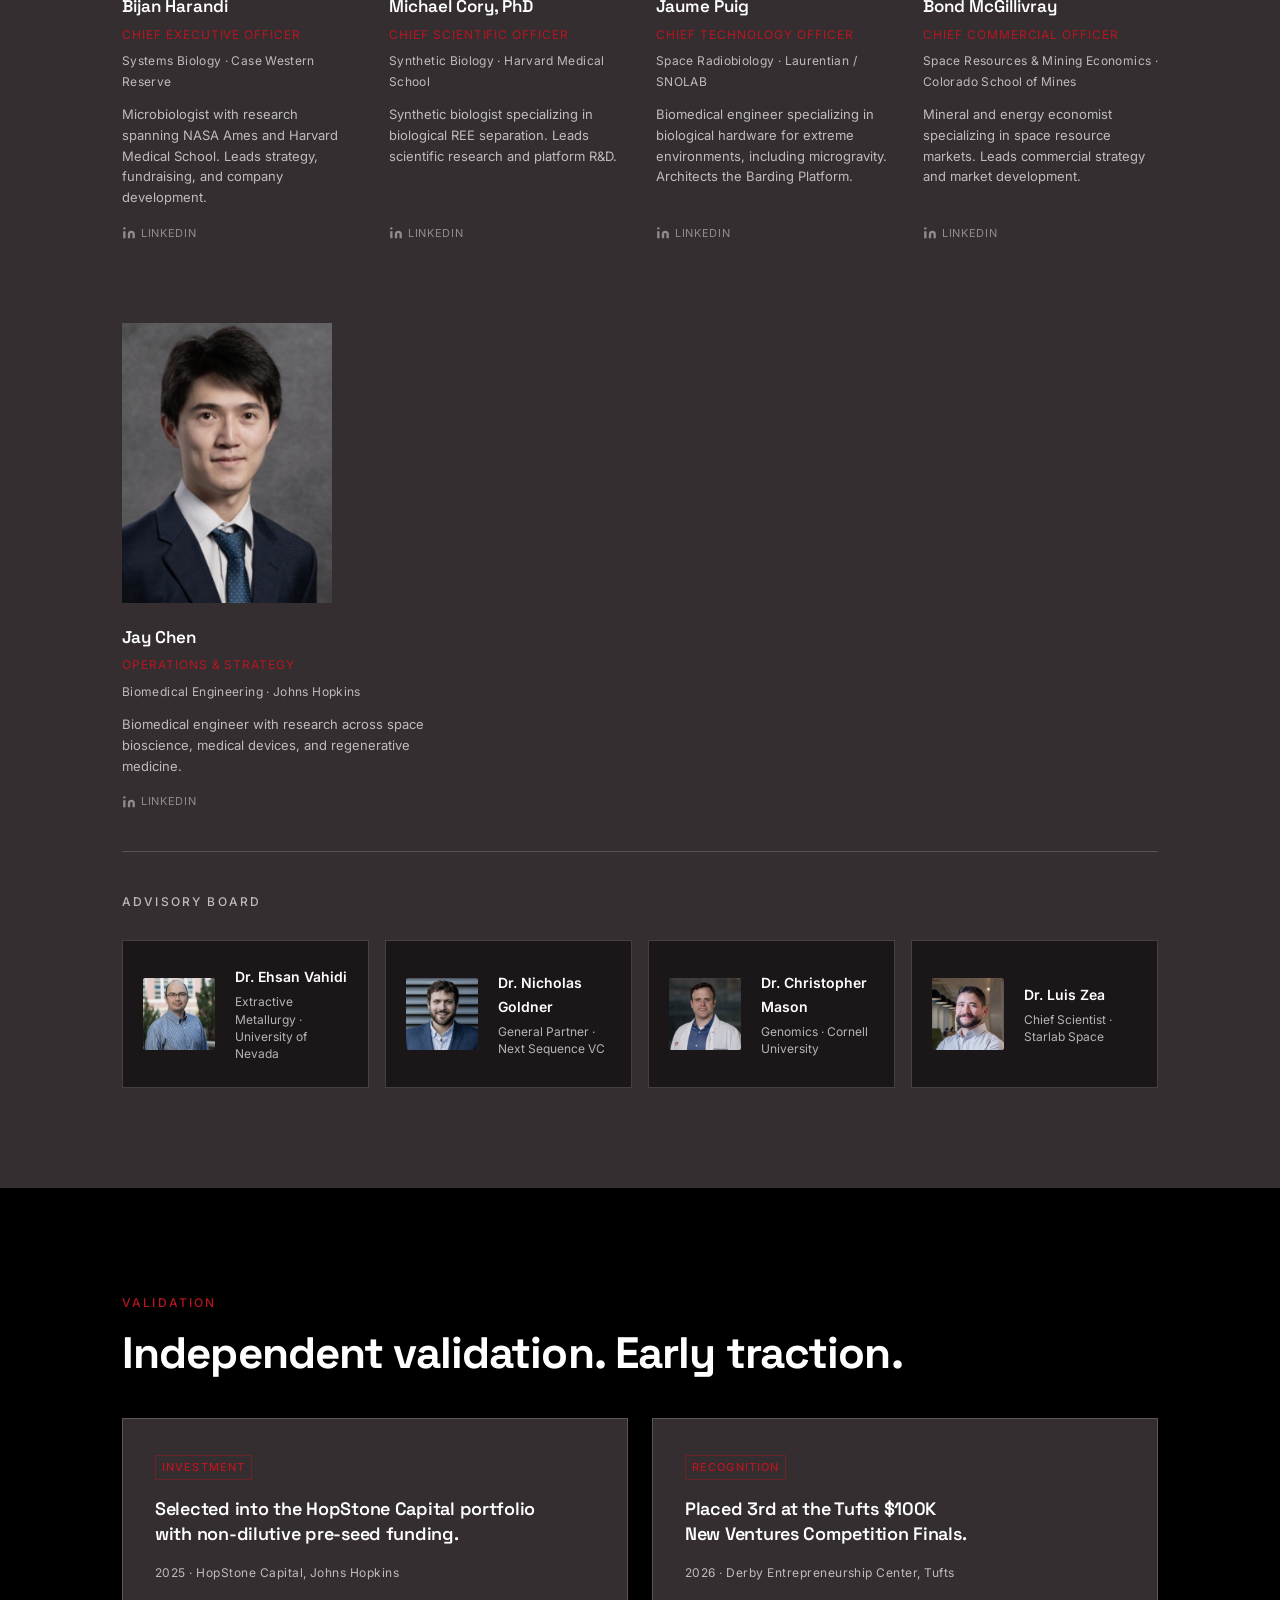
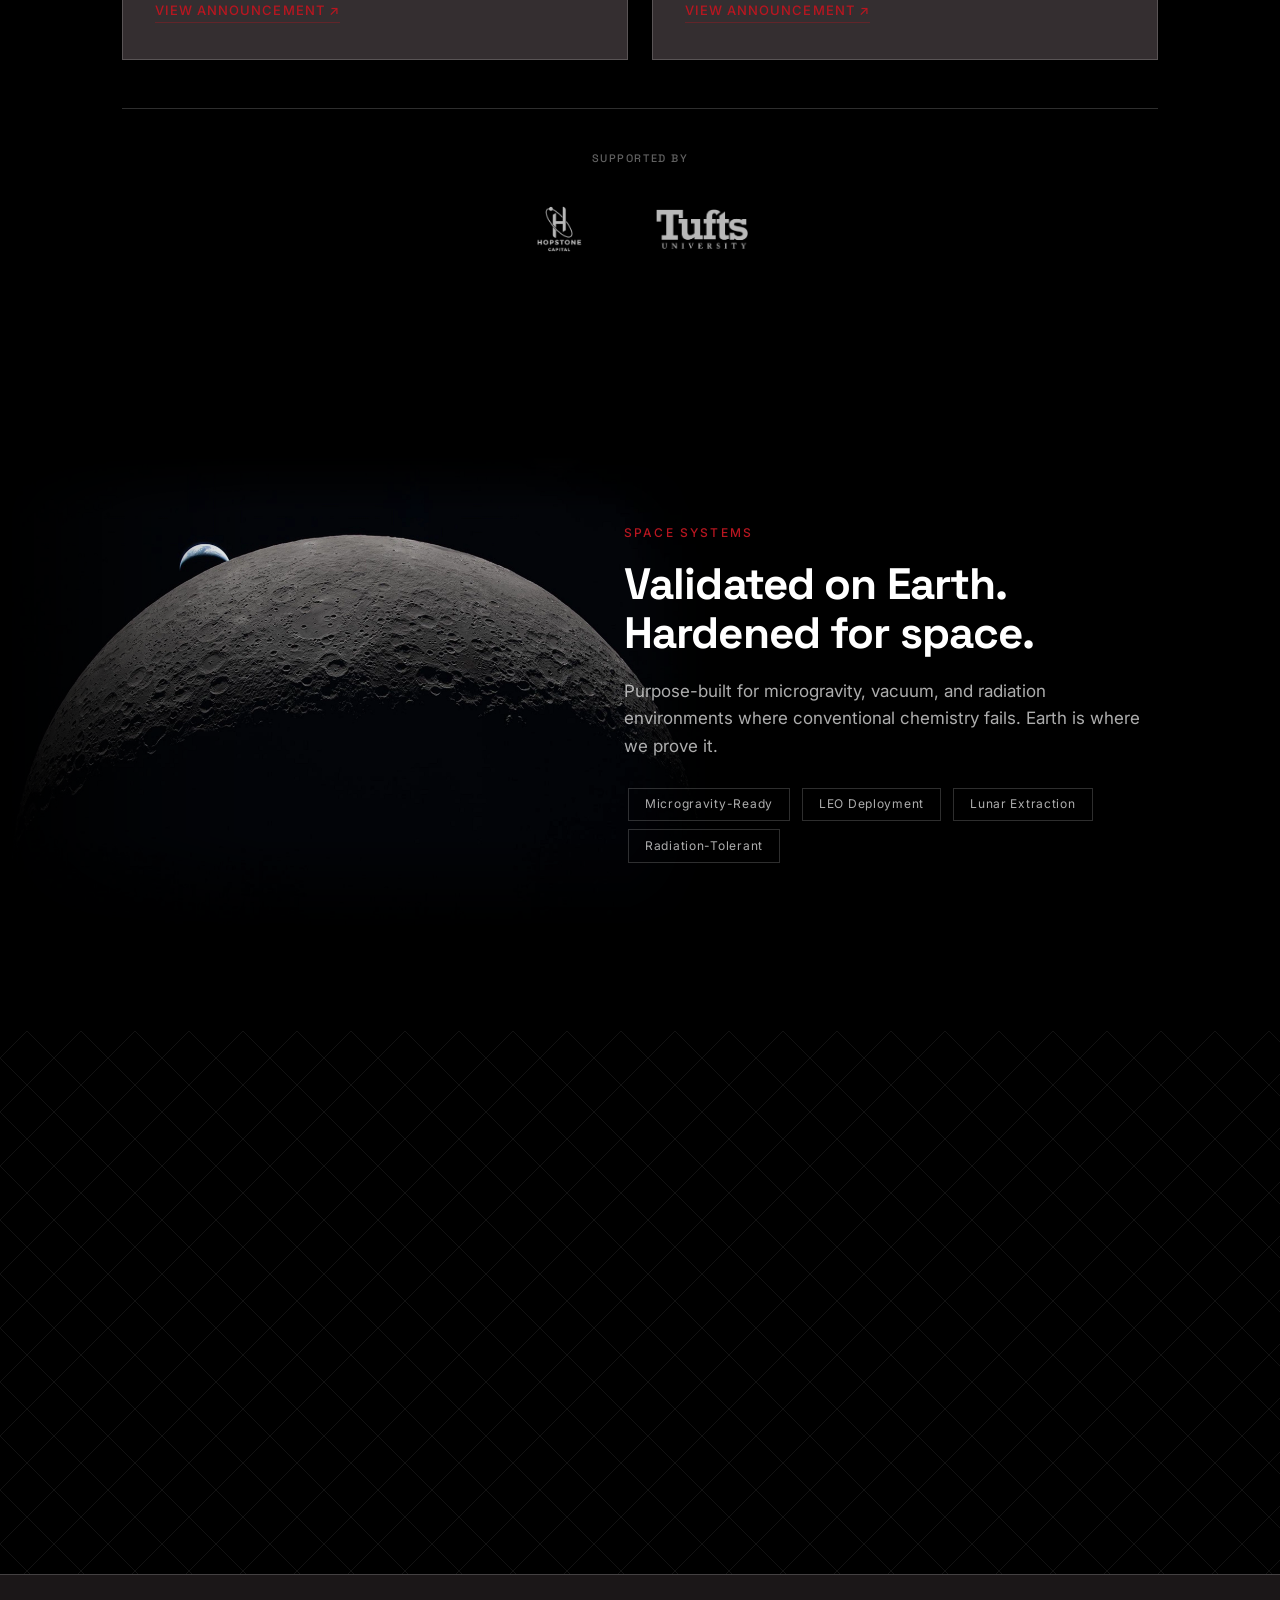
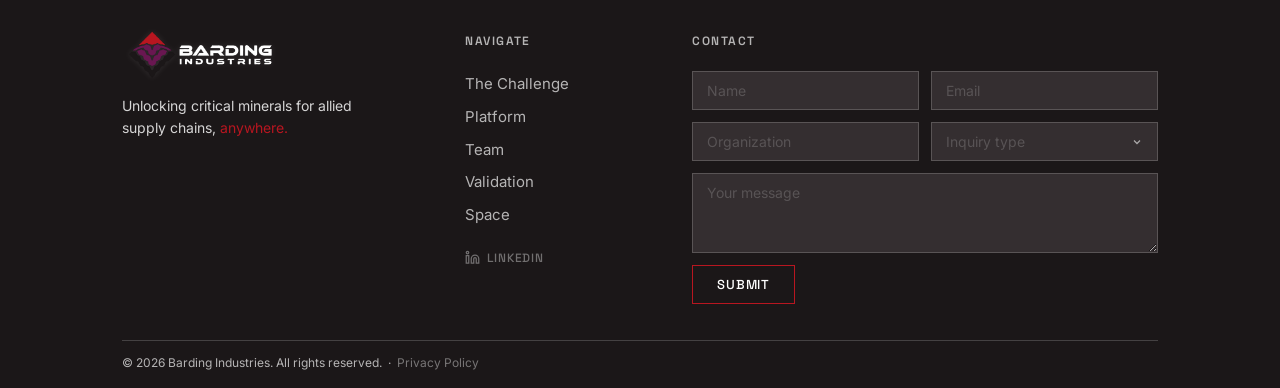
==== commit 2c6ce6fb: "26.08.27.1" ====
--- a/index.html
+++ b/index.html
@@ -7,8 +7,8 @@
 
   <!-- Primary meta -->
   <title>Barding Industries | Securing Critical Supply Chains</title>
-  <meta name="description" content="Barding Industries secures critical mineral supply chains through the Cliban Platform, processing feedstocks conventional refiners reject to deliver high-purity REE compounds into defense, clean energy, and advanced electronics supply chains." />
-  <meta name="keywords" content="rare earth elements, critical minerals, biomining, biological extraction, REE separation, supply chain security, defense supply chain, Cliban Platform" />
+  <meta name="description" content="Barding Industries secures critical mineral supply chains through the Barding Platform, processing feedstocks conventional refiners reject to deliver high-purity REE compounds into defense, clean energy, and advanced electronics supply chains." />
+  <meta name="keywords" content="rare earth elements, critical minerals, biomining, biological extraction, REE separation, supply chain security, defense supply chain, Barding Platform" />
   <meta name="author" content="Barding Industries" />
   <meta name="robots" content="index, follow" />
   <link rel="canonical" href="https://bardingindustries.com/" />
@@ -17,13 +17,13 @@
   <meta property="og:type"        content="website" />
   <meta property="og:url"         content="https://bardingindustries.com/" />
   <meta property="og:title"       content="Barding Industries | Securing Critical Supply Chains" />
-  <meta property="og:description" content="Barding Industries secures critical mineral supply chains through the Cliban Platform, processing feedstocks conventional refiners reject to deliver high-purity REE compounds into defense, clean energy, and advanced electronics supply chains." />
+  <meta property="og:description" content="Barding Industries secures critical mineral supply chains through the Barding Platform, processing feedstocks conventional refiners reject to deliver high-purity REE compounds into defense, clean energy, and advanced electronics supply chains." />
   <meta property="og:image"       content="https://bardingindustries.com/assets/img/og-image.png" />
 
   <!-- Twitter / X card -->
   <meta name="twitter:card"        content="summary_large_image" />
   <meta name="twitter:title"       content="Barding Industries | Securing Critical Supply Chains" />
-  <meta name="twitter:description" content="Barding Industries secures critical mineral supply chains through the Cliban Platform, processing feedstocks conventional refiners reject to deliver high-purity REE compounds into defense, clean energy, and advanced electronics supply chains." />
+  <meta name="twitter:description" content="Barding Industries secures critical mineral supply chains through the Barding Platform, processing feedstocks conventional refiners reject to deliver high-purity REE compounds into defense, clean energy, and advanced electronics supply chains." />
   <meta name="twitter:image"       content="https://bardingindustries.com/assets/img/og-image.png" />
 
   <!-- Favicon -->
@@ -47,7 +47,7 @@
     "name": "Barding Industries",
     "url": "https://bardingindustries.com",
     "logo": "https://bardingindustries.com/assets/img/logo.png",
-    "description": "Biological rare earth extraction and separation. The Cliban Platform processes feedstocks conventional refiners reject, delivering high-purity REE compounds into defense, clean energy, and advanced electronics supply chains.",
+    "description": "Biological rare earth extraction and separation. The Barding Platform processes feedstocks conventional refiners reject, delivering high-purity REE compounds into defense, clean energy, and advanced electronics supply chains.",
     "foundingDate": "2023",
     "industry": "Critical Minerals, Defense Supply Chain, Advanced Materials",
     "knowsAbout": ["rare earth elements", "critical minerals", "REE separation", "biological extraction", "defense supply chain", "space resources"],
@@ -106,7 +106,7 @@
           Unlocking untapped critical minerals to secure vital supply chains, <span class="hero-anywhere">anywhere.</span>
         </h1>
         <p class="hero-sub">
-          The <strong>Cliban Platform</strong> processes feedstocks conventional refiners reject.
+          The <strong>Barding Platform</strong> processes feedstocks conventional refiners reject.
         </p>
         <div class="hero-actions">
           <a class="btn-hero-primary" href="#platform">View the Platform</a>
@@ -202,10 +202,10 @@
 
     <!-- Section header — normal scroll -->
     <div class="container platform-intro reveal">
-      <span class="section-label">The Cliban Platform</span>
+      <span class="section-label">The Barding Platform</span>
       <h2 class="section-title">A supply chain solution to a geopolitical problem</h2>
       <p class="section-body">
-        The problem is not scarcity. It is the inability to process what already exists. Cliban changes that.
+        The problem is not scarcity. It is the inability to process what already exists. Barding Industries changes that.
       </p>
       <div class="platform-tags">
         <span class="tag-pill">Grade-Agnostic</span>
@@ -227,7 +227,7 @@
             <span class="step-num">.01</span>
             <div class="step-text">
               <h3 class="step-title">Feedstock</h3>
-              <p class="step-desc">Mine tailings, e-waste, and sub-economic ores. Cliban starts where conventional refiners stop.<span class="step-advantage">Feedstock grades conventional refiners reject become viable inputs.</span></p>
+              <p class="step-desc">Mine tailings, e-waste, and sub-economic ores. Barding starts where conventional refiners stop.<span class="step-advantage">Feedstock grades conventional refiners reject become viable inputs.</span></p>
             </div>
           </div>
 
@@ -362,7 +362,7 @@
           <div class="platform-visual" data-visual="3">
             <div class="pv pv--product">
 
-              <!-- REE output strip: the five elements Cliban delivers, ordered by atomic number -->
+              <!-- REE output strip: the five elements Barding delivers, ordered by atomic number -->
               <div class="pv-prod-strip">
                 <div class="pv-prod-el pv-pe--sc"><span class="pv-pe-num">21</span><span class="pv-pe-sym">Sc</span></div>
                 <div class="pv-prod-el pv-pe--y"><span class="pv-pe-num">39</span><span class="pv-pe-sym">Y</span></div>
@@ -492,7 +492,7 @@
           <p class="team-name">Jaume Puig</p>
           <p class="team-title">Chief Technology Officer</p>
           <p class="team-credential">Space Radiobiology · Laurentian / SNOLAB</p>
-          <p class="team-bio">Biomedical engineer specializing in biological hardware for extreme environments, including microgravity. Architects the Cliban Platform.</p>
+          <p class="team-bio">Biomedical engineer specializing in biological hardware for extreme environments, including microgravity. Architects the Barding Platform.</p>
           <a class="team-linkedin" href="https://linkedin.com/in/jaume-puig/" target="_blank" rel="noopener noreferrer" aria-label="Jaume Puig LinkedIn">
             <svg viewBox="0 0 24 24" aria-hidden="true"><path d="M16 8a6 6 0 016 6v7h-4v-7a2 2 0 00-2-2 2 2 0 00-2 2v7h-4v-7a6 6 0 016-6zM2 9h4v12H2z"/><circle cx="4" cy="4" r="2"/></svg>
             LinkedIn
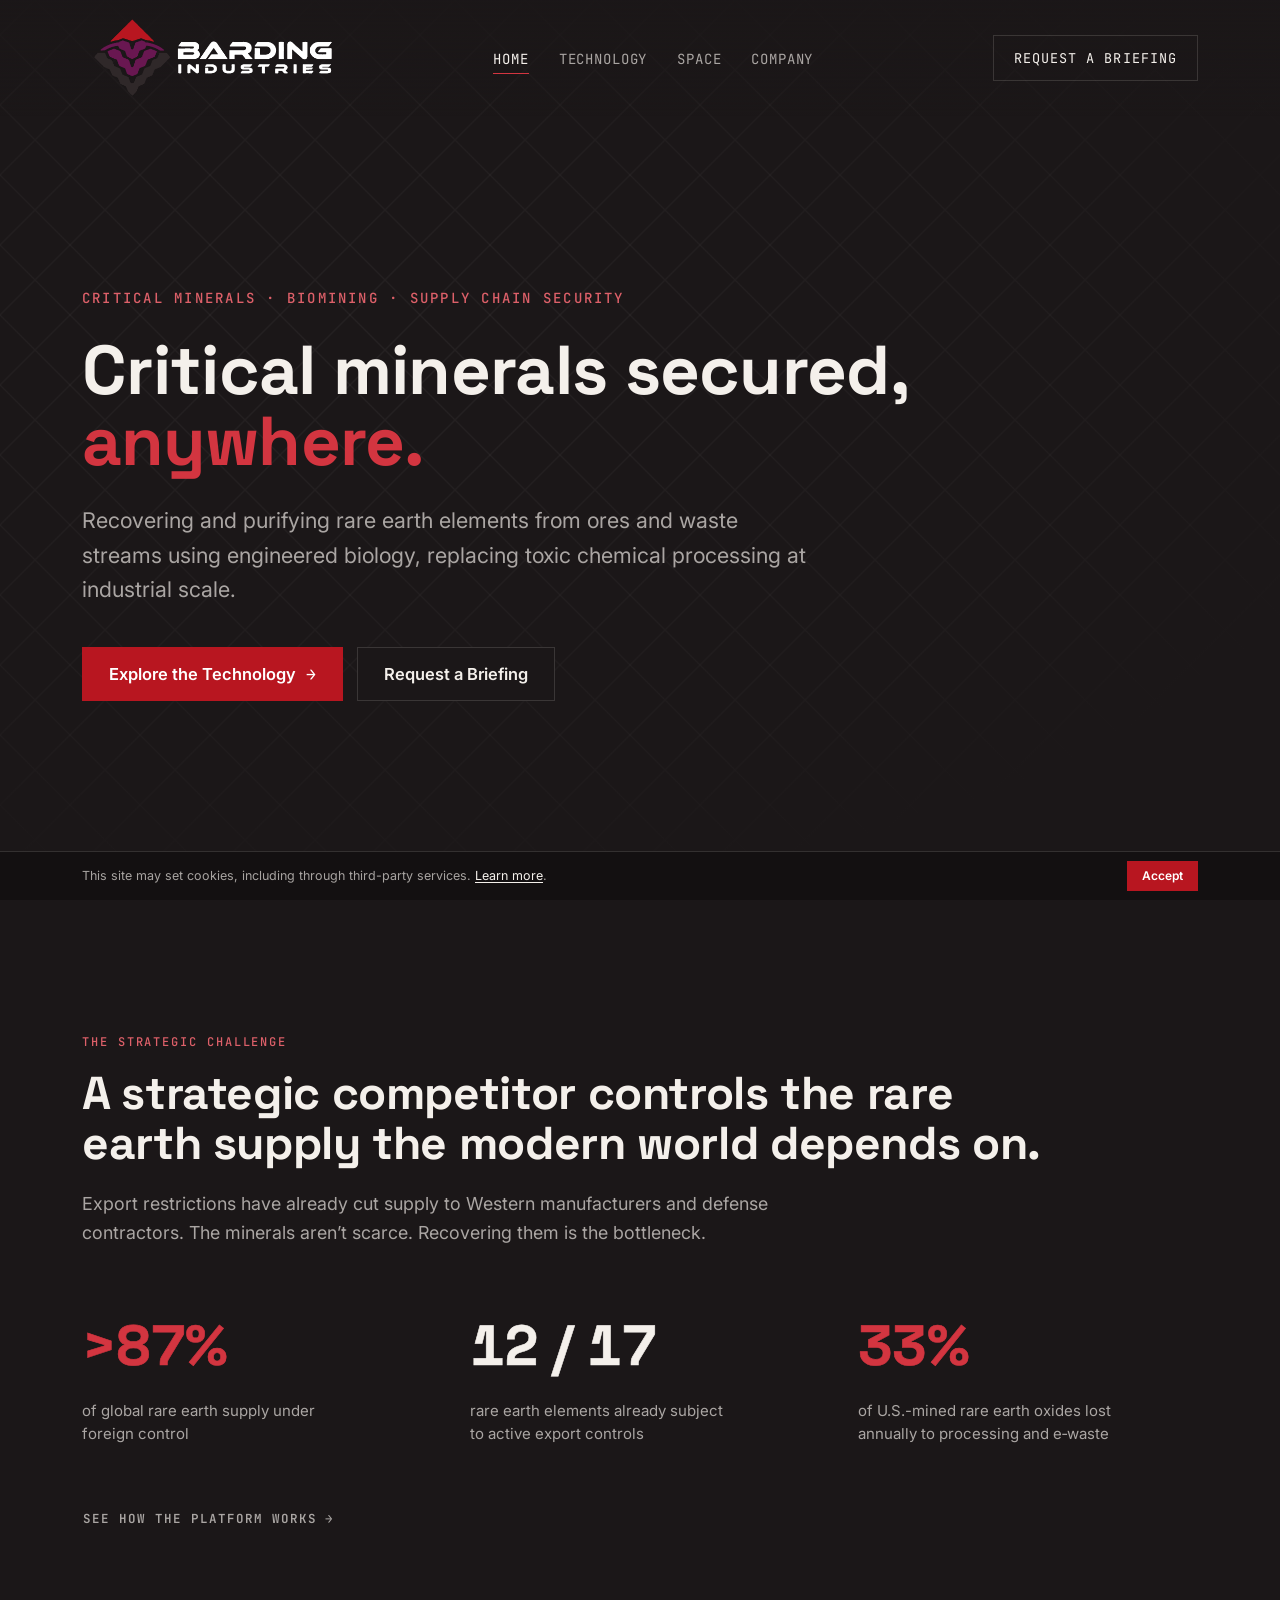
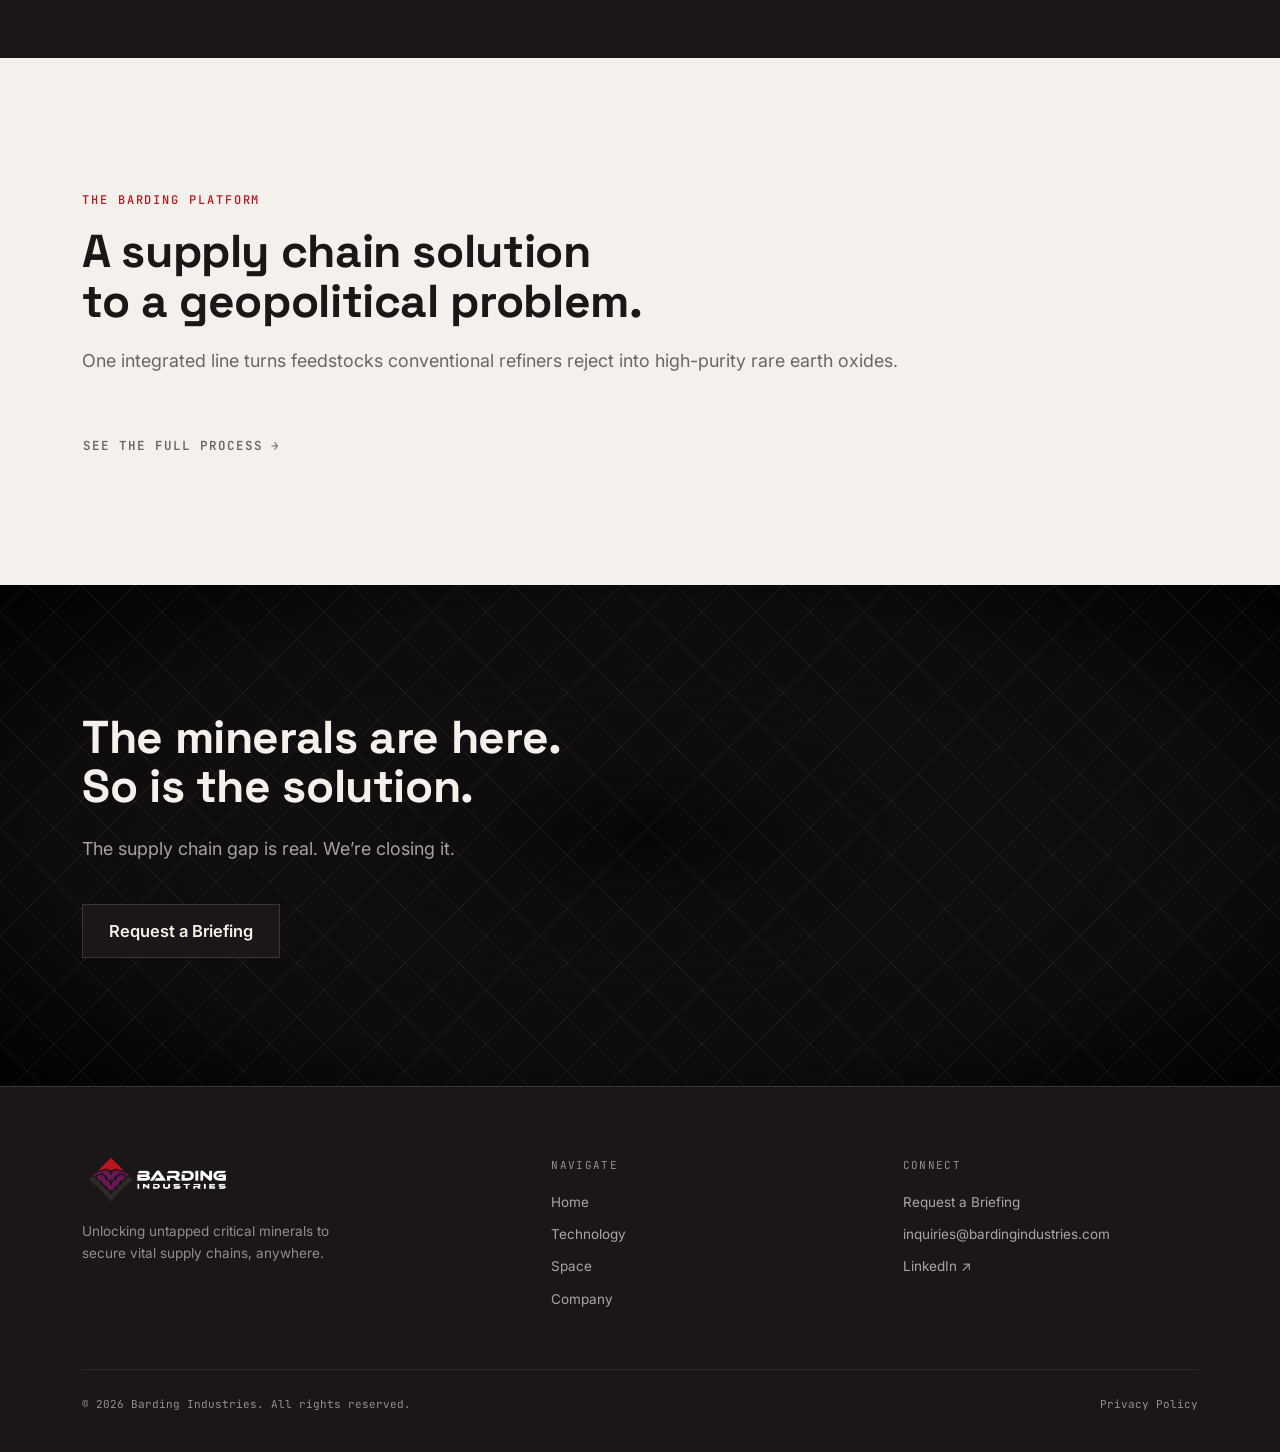
==== commit c8cddd2f: "26.10.01.1" ====
--- a/index.html
+++ b/index.html
@@ -1,786 +1,253 @@
 <!DOCTYPE html>
 <html lang="en">
 <head>
-  <meta charset="UTF-8" />
-  <meta name="viewport" content="width=device-width, initial-scale=1.0" />
-  <meta name="theme-color" content="#1b1718" />
-
-  <!-- Primary meta -->
-  <title>Barding Industries | Securing Critical Supply Chains</title>
-  <meta name="description" content="Barding Industries secures critical mineral supply chains through the Barding Platform, processing feedstocks conventional refiners reject to deliver high-purity REE compounds into defense, clean energy, and advanced electronics supply chains." />
-  <meta name="keywords" content="rare earth elements, critical minerals, biomining, biological extraction, REE separation, supply chain security, defense supply chain, Barding Platform" />
-  <meta name="author" content="Barding Industries" />
-  <meta name="robots" content="index, follow" />
-  <link rel="canonical" href="https://bardingindustries.com/" />
-
-  <!-- Open Graph -->
-  <meta property="og:type"        content="website" />
-  <meta property="og:url"         content="https://bardingindustries.com/" />
-  <meta property="og:title"       content="Barding Industries | Securing Critical Supply Chains" />
-  <meta property="og:description" content="Barding Industries secures critical mineral supply chains through the Barding Platform, processing feedstocks conventional refiners reject to deliver high-purity REE compounds into defense, clean energy, and advanced electronics supply chains." />
-  <meta property="og:image"       content="https://bardingindustries.com/assets/img/og-image.png" />
-
-  <!-- Twitter / X card -->
-  <meta name="twitter:card"        content="summary_large_image" />
-  <meta name="twitter:title"       content="Barding Industries | Securing Critical Supply Chains" />
-  <meta name="twitter:description" content="Barding Industries secures critical mineral supply chains through the Barding Platform, processing feedstocks conventional refiners reject to deliver high-purity REE compounds into defense, clean energy, and advanced electronics supply chains." />
-  <meta name="twitter:image"       content="https://bardingindustries.com/assets/img/og-image.png" />
-
-  <!-- Favicon -->
-  <link rel="icon"             type="image/png" sizes="32x32" href="assets/img/logo_sq.png" />
-  <link rel="icon"             type="image/png" sizes="16x16" href="assets/img/logo_sq.png" />
-  <link rel="apple-touch-icon" sizes="180x180"               href="assets/img/logo_sq.png" />
-
-  <!-- Fonts — preconnect first, then stylesheet -->
-  <link rel="preconnect" href="https://fonts.googleapis.com" />
-  <link rel="preconnect" href="https://fonts.gstatic.com" crossorigin />
-  <link rel="stylesheet" href="https://fonts.googleapis.com/css2?family=Space+Grotesk:wght@400;500;600;700&family=Inter:wght@300;400;500;700;800&display=swap" />
-
-  <link rel="stylesheet" href="assets/css/styles.css" />
-  <link rel="stylesheet" href="https://cdnjs.cloudflare.com/ajax/libs/font-awesome/6.5.1/css/all.min.css" crossorigin="anonymous" referrerpolicy="no-referrer" />
-
-  <!-- Structured data -->
-  <script type="application/ld+json">
-  {
-    "@context": "https://schema.org",
-    "@type": "Organization",
-    "name": "Barding Industries",
-    "url": "https://bardingindustries.com",
-    "logo": "https://bardingindustries.com/assets/img/logo.png",
-    "description": "Biological rare earth extraction and separation. The Barding Platform processes feedstocks conventional refiners reject, delivering high-purity REE compounds into defense, clean energy, and advanced electronics supply chains.",
-    "foundingDate": "2023",
-    "industry": "Critical Minerals, Defense Supply Chain, Advanced Materials",
-    "knowsAbout": ["rare earth elements", "critical minerals", "REE separation", "biological extraction", "defense supply chain", "space resources"],
-    "contactPoint": {
-      "@type": "ContactPoint",
-      "contactType": "general",
-      "email": "contact@bardingindustries.com"
-    }
-  }
-  </script>
+<meta charset="UTF-8" />
+<meta name="viewport" content="width=device-width, initial-scale=1.0" />
+<meta name="theme-color" content="#1b1718" />
+<title>Barding Industries | Critical Minerals Secured, Anywhere</title>
+<meta name="description" content="Barding Industries biologically extracts critical minerals from feedstocks conventional refiners reject, securing vital supply chains anywhere." />
+<link rel="icon" type="image/png" sizes="32x32" href="assets/img/logo_sq.png" />
+<link rel="apple-touch-icon" sizes="180x180" href="assets/img/logo_sq.png" />
+<link rel="canonical" href="https://bardingindustries.com/" />
+<meta property="og:type" content="website" />
+<meta property="og:url" content="https://bardingindustries.com/" />
+<meta property="og:title" content="Barding Industries | Critical Minerals Secured, Anywhere" />
+<meta property="og:description" content="Barding Industries biologically extracts critical minerals from feedstocks conventional refiners reject, securing vital supply chains anywhere." />
+<meta property="og:image" content="https://bardingindustries.com/assets/img/og-image.png" />
+<meta name="twitter:card" content="summary_large_image" />
+<meta name="twitter:title" content="Barding Industries | Critical Minerals Secured, Anywhere" />
+<meta name="twitter:description" content="Barding Industries biologically extracts critical minerals from feedstocks conventional refiners reject, securing vital supply chains anywhere." />
+<meta name="twitter:image" content="https://bardingindustries.com/assets/img/og-image.png" />
+<link rel="preconnect" href="https://fonts.googleapis.com" />
+<link rel="preconnect" href="https://fonts.gstatic.com" crossorigin />
+<link rel="stylesheet" href="https://fonts.googleapis.com/css2?family=Space+Grotesk:wght@500;600;700&family=Inter:wght@400;500;600&family=JetBrains+Mono:wght@400;500;700&display=swap" />
+<link rel="stylesheet" href="assets/css/styles.css?v=20260929p" />
+<script type="application/ld+json">
+{
+  "@context": "https://schema.org",
+  "@type": "Organization",
+  "name": "Barding Industries",
+  "url": "https://bardingindustries.com/",
+  "logo": "https://bardingindustries.com/assets/img/logo.png",
+  "description": "Barding Industries biologically extracts critical minerals from feedstocks conventional refiners reject, securing vital supply chains anywhere.",
+  "sameAs": [
+    "https://www.linkedin.com/company/bardingindustries"
+  ]
+}
+</script>
 </head>
 <body>
 
-  <a class="skip-link" href="#main-content">Skip to content</a>
-
-  <!-- ══════════════════════════════
-       NAVBAR
-  ══════════════════════════════ -->
-  <nav id="navbar" data-compact-h="68" aria-label="Main navigation">
-    <div class="container nav-inner">
-      <a href="#hero" aria-label="Barding Industries home">
-        <img class="nav-logo" src="assets/img/logo.png" alt="Barding Industries" />
-      </a>
-
-      <ul class="nav-links" id="nav-links" role="list">
-        <li><a href="#platform">Platform</a></li>
-        <li><a href="#team">Team</a></li>
-        <li><a href="#news">Validation</a></li>
-        <li><a href="#space">Space</a></li>
-        <li><a href="#footer-contact" class="btn-nav">Contact</a></li>
-      </ul>
-
+<a class="skip-link" href="#main-content">Skip to content</a>
+
+<nav id="navbar" aria-label="Main navigation">
+  <div class="container nav-inner">
+    <a class="nav-brand" href="index.html">
+      <img class="nav-logo" src="assets/img/logo.png" alt="Barding Industries" />
+    </a>
+    <ul class="nav-links" id="nav-links" role="list">
+      <li><a href="index.html" data-nav="index.html">Home</a></li>
+      <li><a href="technology.html" data-nav="technology.html">Technology</a></li>
+      <li><a href="space.html" data-nav="space.html">Space</a></li>
+      <li><a href="company.html" data-nav="company.html">Company</a></li>
+      <li><button class="btn btn-secondary nav-briefing-btn-mobile" data-modal-open="">Request a Briefing</button></li>
+    </ul>
+    <div class="nav-right">
+      <button class="nav-briefing-btn" data-modal-open="">Request a Briefing</button>
       <button class="nav-toggle" id="nav-toggle" aria-label="Toggle menu" aria-expanded="false">
-        <span></span>
-        <span></span>
-        <span></span>
+        <span></span><span></span><span></span>
       </button>
     </div>
-  </nav>
-
-
-  <main id="main-content">
-
-  <!-- ══════════════════════════════
-       HERO
-  ══════════════════════════════ -->
-  <section id="hero">
-    <div class="hero-bg"></div>
-    <div class="hero-grid"></div>
-    <div class="hero-grid-purple" id="hero-grid-purple"></div>
-    <div class="hero-grid-cursor" id="hero-grid-cursor"></div>
-    <div class="container hero-layout">
-      <div class="hero-content">
-        <p class="hero-eyebrow">Critical Minerals · Biomining · Supply Chain Security</p>
-        <h1 class="hero-title">
-          Unlocking untapped critical minerals to secure vital supply chains, <span class="hero-anywhere">anywhere.</span>
-        </h1>
-        <p class="hero-sub">
-          The <strong>Barding Platform</strong> processes feedstocks conventional refiners reject.
-        </p>
-        <div class="hero-actions">
-          <a class="btn-hero-primary" href="#platform">View the Platform</a>
-          <a class="btn-hero-secondary" href="#footer-contact">Contact</a>
-        </div>
-        <div class="hero-trust">
-          <span>Backed by HopStone Capital</span>
-          <span class="hero-trust-sep" aria-hidden="true">·</span>
-          <span>3rd Place, Tufts $100K New Ventures Competition</span>
-        </div>
-      </div>
-      <a class="hero-scroll" href="#rees" aria-label="Scroll down">
-        <span class="scroll-arrow" aria-hidden="true"></span>
-      </a>
-    </div>
-  </section>
-
-
-  <!-- ══════════════════════════════
-       REEs
-  ══════════════════════════════ -->
-  <section id="rees">
+  </div>
+</nav>
+
+<main id="main-content">
+
+  <!-- ============ HERO ============ -->
+  <section class="hero on-ink" id="home-hero" data-diamond-cursor>
+    <div class="grid-diamond" aria-hidden="true"></div>
+    <div class="grid-diamond grid-diamond--plum" aria-hidden="true"></div>
+    <div class="grid-diamond grid-diamond--crimson" aria-hidden="true"></div>
+    <div class="hero-vignette" aria-hidden="true"></div>
+    <div class="container hero-inner">
+      <p class="eyebrow hero-eyebrow">Critical Minerals &middot; Biomining &middot; Supply Chain Security</p>
+      <h1>Critical minerals secured, <br class="hero-break"><span class="accent">anywhere.</span></h1>
+      <p class="hero-sub">Recovering and purifying rare earth elements from ores and waste streams using engineered biology, replacing toxic chemical processing at industrial scale.</p>
+      <div class="btn-row">
+        <a class="btn btn-primary" href="technology.html">Explore the Technology <span class="btn-arrow">&rarr;</span></a>
+        <button class="btn btn-secondary" data-modal-open="">Request a Briefing</button>
+      </div>
+    </div>
+  </section>
+
+  <!-- ============ PROBLEM ============ -->
+  <section class="on-ink section-pad">
     <div class="container">
-
-      <div class="rees-header reveal">
-        <span class="section-label">The Strategic Challenge</span>
-        <h2 class="section-title">Rare earths power the world. A strategic competitor controls the supply.</h2>
-      </div>
-
-      <!-- Beat 1: three big stats -->
-      <div class="rees-stats">
-        <div class="rees-stat reveal">
-          <span class="rees-stat-num" data-to="80" data-prefix=">" data-suffix="%">&gt;80%</span>
-          <span class="rees-stat-label">U.S. reliance on foreign rare earth processing</span>
-        </div>
-        <div class="rees-stat reveal reveal-delay-1">
-          <span class="rees-stat-num" data-to="87" data-prefix=">" data-suffix="%">&gt;87%</span>
-          <span class="rees-stat-label">of global REE supply under foreign control</span>
-        </div>
-        <div class="rees-stat reveal reveal-delay-2">
-          <span class="rees-stat-num" data-to="12">12 <span class="rees-stat-of">of 17</span></span>
-          <span class="rees-stat-label">rare earth elements already subject to active export controls</span>
-        </div>
-      </div>
-
-      <!-- Beat 2: two-column body -->
-      <div class="rees-body">
-
-        <div class="reveal">
-          <h3 class="rees-sub-title">A strategic competitor controls what the West can buy.</h3>
-          <p class="section-body">Export restrictions have already cut supply to Western manufacturers and defense contractors without warning.</p>
-          <div class="rees-callouts">
-            <div class="rees-callout-item">
-              <span class="rees-callout-num">7x</span>
-              <span class="rees-callout-label">projected REE demand increase by 2040: AI, clean energy, defense</span>
-            </div>
-            <div class="rees-callout-item">
-              <span class="rees-callout-num">2027</span>
-              <span class="rees-callout-label">DFARS mandate: U.S.-origin sourcing required for defense</span>
-            </div>
+      <div class="section-head reveal">
+        <p class="eyebrow">The Strategic Challenge</p>
+        <h2>A strategic competitor controls the rare earth supply the modern world depends on.</h2>
+        <p class="body-lg" style="margin-top:20px;max-width:none;">Export restrictions have already cut supply to Western manufacturers and defense contractors. The minerals aren&rsquo;t scarce. Recovering them is the bottleneck.</p>
+      </div>
+
+      <div class="stat-grid">
+        <div class="stat-cell reveal">
+          <div class="stat-num"><span class="u">&gt;87%</span></div>
+          <p class="stat-label">of global rare earth supply under foreign control</p>
+        </div>
+        <div class="stat-cell reveal reveal-d1">
+          <div class="stat-num"><span>12 / 17</span></div>
+          <p class="stat-label">rare earth elements already subject to active export controls</p>
+        </div>
+        <div class="stat-cell reveal reveal-d2">
+          <div class="stat-num"><span class="u">33%</span></div>
+          <p class="stat-label">of U.S.-mined rare earth oxides lost annually to processing and e&#8209;waste</p>
+        </div>
+      </div>
+
+      <div style="margin-top:60px;">
+        <a class="btn btn-ghost" href="technology.html">See how the platform works <span class="btn-arrow">&rarr;</span></a>
+      </div>
+    </div>
+  </section>
+
+  <!-- ============ PLATFORM TEASER ============ -->
+  <section class="on-paper section-pad">
+    <div class="container">
+      <div class="section-head reveal">
+        <p class="eyebrow">The Barding Platform</p>
+        <h2>A supply chain solution to a geopolitical problem.</h2>
+        <p class="body-lg" style="margin-top:20px;max-width:none;">One integrated line turns feedstocks conventional refiners reject into high-purity rare earth oxides.</p>
+      </div>
+
+      <div style="margin-top:40px;">
+        <a class="btn btn-ghost" href="technology.html">See the full process <span class="btn-arrow">&rarr;</span></a>
+      </div>
+    </div>
+  </section>
+
+  <!-- ============ CLOSING CTA ============ -->
+  <section class="on-ink cta-band">
+    <div class="cta-band-vignette" aria-hidden="true"></div>
+    <div class="grid-diamond cta-band-grid" aria-hidden="true"></div>
+    <div class="container" style="position:relative;z-index:2;">
+      <div class="reveal">
+        <h2>The minerals are here.<br>So is the solution.</h2>
+        <p class="body-lg">The supply chain gap is real. We&rsquo;re closing it.</p>
+        <button class="btn btn-secondary" data-modal-open="">Request a Briefing</button>
+      </div>
+    </div>
+  </section>
+
+</main>
+
+<footer>
+  <div class="container">
+    <div class="footer-grid">
+      <div>
+        <a class="footer-brand" href="index.html">
+          <img src="assets/img/logo.png" alt="Barding Industries" loading="lazy" />
+        </a>
+        <p class="footer-tagline">Unlocking untapped critical minerals to secure vital supply chains, anywhere.</p>
+      </div>
+      <div>
+        <p class="footer-col-title">Navigate</p>
+        <nav class="footer-links" aria-label="Footer navigation">
+          <a href="index.html">Home</a>
+          <a href="technology.html">Technology</a>
+          <a href="space.html">Space</a>
+          <a href="company.html">Company</a>
+        </nav>
+      </div>
+      <div>
+        <p class="footer-col-title">Connect</p>
+        <nav class="footer-links" aria-label="Footer connect links">
+          <button type="button" data-modal-open="">Request a Briefing</button>
+          <a href="mailto:inquiries@bardingindustries.com">inquiries@bardingindustries.com</a>
+          <a href="https://www.linkedin.com/company/bardingindustries" target="_blank" rel="noopener noreferrer">LinkedIn &#8599;</a>
+        </nav>
+      </div>
+    </div>
+    <div class="footer-bottom">
+      <span>&copy; <span id="copyright-year">2026</span> Barding Industries. All rights reserved.</span>
+      <a href="privacy.html">Privacy Policy</a>
+    </div>
+  </div>
+</footer>
+
+<!-- ============ REQUEST A BRIEFING MODAL ============ -->
+<div class="modal-scrim" id="briefing-modal" role="dialog" aria-modal="true" aria-labelledby="briefing-modal-title" inert>
+  <div class="modal-card">
+    <button class="modal-close" data-modal-close aria-label="Close">
+      <svg viewBox="0 0 24 24" aria-hidden="true"><path d="M6 6l12 12M18 6L6 18"/></svg>
+    </button>
+    <p class="eyebrow">Request a Briefing</p>
+    <h2 id="briefing-modal-title" style="margin-top:12px;">Let&rsquo;s talk.</h2>
+    <p class="body">Tell us who you are and what you&rsquo;re looking for. A member of the team will follow up directly with the right materials.</p>
+
+    <form id="briefing-form" action="https://submit-form.com/C2eAwaVFA" method="POST">
+      <div class="form-grid">
+        <div class="field">
+          <label for="bf-name">Name</label>
+          <input id="bf-name" type="text" name="Name" autocomplete="name" required />
+        </div>
+        <div class="field">
+          <label for="bf-org">Organization</label>
+          <input id="bf-org" type="text" name="Organization" autocomplete="organization" required />
+        </div>
+        <div class="field full">
+          <label for="bf-email">Email</label>
+          <input id="bf-email" type="email" name="Email" autocomplete="email" required />
+        </div>
+        <div class="field full">
+          <label id="inquiry-type-label" for="inquiry-type-trigger">Inquiry type</label>
+          <div class="select-custom" data-select>
+            <button type="button" class="select-trigger" id="inquiry-type-trigger" aria-haspopup="listbox" aria-expanded="false" aria-labelledby="inquiry-type-label inquiry-type-trigger" aria-describedby="inquiry-type-error">
+              <span class="select-trigger-label" data-select-label>Select one</span>
+              <svg class="select-caret" viewBox="0 0 24 24" aria-hidden="true"><path d="M6 9l6 6 6-6"/></svg>
+            </button>
+            <ul class="select-listbox" role="listbox" tabindex="-1" aria-labelledby="inquiry-type-label" hidden>
+              <li role="option" id="iq-opt-0" data-value="Investor" tabindex="-1">Investor</li>
+              <li role="option" id="iq-opt-1" data-value="Government / Defense" tabindex="-1">Government / Defense</li>
+              <li role="option" id="iq-opt-2" data-value="Potential partner" tabindex="-1">Potential partner</li>
+              <li role="option" id="iq-opt-3" data-value="Press / Media" tabindex="-1">Press / Media</li>
+              <li role="option" id="iq-opt-4" data-value="Other" tabindex="-1">Other</li>
+            </ul>
+            <input type="hidden" name="Inquiry_Type" id="inquiry-type" data-select-value>
           </div>
-        </div>
-
-        <div class="reveal reveal-delay-2">
-          <h3 class="rees-sub-title">The minerals exist. Processing is the bottleneck.</h3>
-          <p class="section-body">The U.S. mines far more than it refines. Most of what is extracted never reaches a supply chain.</p>
-          <div class="rees-waste">
-            <div class="rees-waste-row">
-              <span class="rees-waste-num">~70 kt</span>
-              <span class="rees-waste-desc">REO mined annually (U.S.)</span>
-            </div>
-            <div class="rees-waste-row">
-              <span class="rees-waste-num rees-waste-num--dim">~9 kt</span>
-              <span class="rees-waste-desc">actually refined into usable material</span>
-            </div>
-            <div class="rees-waste-row">
-              <span class="rees-waste-num rees-waste-num--lost">20&ndash;30 kt</span>
-              <span class="rees-waste-desc">lost in processing waste &amp; e-waste annually</span>
-            </div>
-          </div>
-        </div>
-
-      </div>
-
-    </div>
-  </section>
-
-
-  <!-- ══════════════════════════════
-       TECHNOLOGY / PLATFORM
-  ══════════════════════════════ -->
-  <section id="platform">
-
-    <!-- Section header — normal scroll -->
-    <div class="container platform-intro reveal">
-      <span class="section-label">The Barding Platform</span>
-      <h2 class="section-title">A supply chain solution to a geopolitical problem</h2>
-      <p class="section-body">
-        The problem is not scarcity. It is the inability to process what already exists. Barding Industries changes that.
-      </p>
-      <div class="platform-tags">
-        <span class="tag-pill">Grade-Agnostic</span>
-        <span class="tag-pill">Secondary Feedstocks</span>
-        <span class="tag-pill">Single-Stage Separation</span>
-        <span class="tag-pill">Defense-Ready</span>
-        <span class="tag-pill">Remote-Site Ready</span>
-      </div>
-    </div>
-
-    <!-- Sticky scroll zone -->
-    <div class="platform-scroll-outer" id="platform-scroll">
-      <div class="platform-sticky-inner">
-
-        <!-- LEFT: numbered steps -->
-        <div class="platform-steps-col">
-
-          <div class="platform-step active" data-step="0">
-            <span class="step-num">.01</span>
-            <div class="step-text">
-              <h3 class="step-title">Feedstock</h3>
-              <p class="step-desc">Mine tailings, e-waste, and sub-economic ores. Barding starts where conventional refiners stop.<span class="step-advantage">Feedstock grades conventional refiners reject become viable inputs.</span></p>
-            </div>
-          </div>
-
-          <div class="platform-step" data-step="1">
-            <span class="step-num">.02</span>
-            <div class="step-text">
-              <h3 class="step-title">Extraction</h3>
-              <p class="step-desc">Proprietary processes mobilize rare earth elements directly from the feedstock, under ambient conditions.<span class="step-advantage">No extreme heat or harsh reagents. Ambient conditions throughout.</span></p>
-            </div>
-          </div>
-
-          <div class="platform-step" data-step="2">
-            <span class="step-num">.03</span>
-            <div class="step-text">
-              <h3 class="step-title">Separation</h3>
-              <p class="step-desc">Isolates each rare earth element at high purity in a single integrated process.<span class="step-advantage">One continuous stage replaces multi-step solvent extraction.</span></p>
-            </div>
-          </div>
-
-          <div class="platform-step" data-step="3">
-            <span class="step-num">.04</span>
-            <div class="step-text">
-              <h3 class="step-title">Product</h3>
-              <p class="step-desc">High-purity rare earth compounds delivered into defense, clean energy, and advanced electronics supply chains.<span class="step-advantage">Domestic production, deployable at any allied site.</span></p>
-            </div>
-          </div>
-
-        </div>
-
-        <!-- RIGHT: large illustrations -->
-        <div class="platform-visuals-col">
-
-          <!-- Visual 0: Feedstock -->
-          <div class="platform-visual active" data-visual="0">
-            <div class="pv pv--feedstock">
-              <p class="pv-fs-claim">Feedstocks conventional refiners reject.</p>
-
-              <!-- Grade hero stats -->
-              <div class="pv-fs-stats">
-                <div class="pv-fs-stat">
-                  <span class="pv-fs-stat-num">&lt;1%</span>
-                  <span class="pv-fs-stat-label">TREO</span>
-                  <span class="pv-fs-stat-sub">Waste &middot; not viable</span>
-                </div>
-                <div class="pv-fs-stat">
-                  <span class="pv-fs-stat-num">1&ndash;5%</span>
-                  <span class="pv-fs-stat-label">TREO</span>
-                  <span class="pv-fs-stat-sub">Low-grade &middot; up to 50% lost</span>
-                </div>
-                <div class="pv-fs-stat">
-                  <span class="pv-fs-stat-num">&gt;5%</span>
-                  <span class="pv-fs-stat-label">TREO</span>
-                  <span class="pv-fs-stat-sub">High-grade &middot; industry standard</span>
-                </div>
-              </div>
-
-              <div class="pv-fs-rows">
-
-                <div class="pv-fs-row pv-fs-r1">
-                  <span class="pv-fs-icon" aria-hidden="true"><i class="fa-solid fa-mountain"></i></span>
-                  <div class="pv-fs-data">
-                    <div class="pv-fs-label-row">
-                      <span class="pv-fs-name">Mine tailings</span>
-                      <span class="pv-fs-grade">~1% TREO</span>
-                    </div>
-                    <div class="pv-fs-track">
-                      <div class="pv-fs-fill" style="--pct: 7%"></div>
-                    </div>
-                  </div>
-                </div>
-
-                <div class="pv-fs-row pv-fs-r2">
-                  <span class="pv-fs-icon" aria-hidden="true"><i class="fa-solid fa-microchip"></i></span>
-                  <div class="pv-fs-data">
-                    <div class="pv-fs-label-row">
-                      <span class="pv-fs-name">E-waste</span>
-                      <span class="pv-fs-grade">~0.1% TREO</span>
-                    </div>
-                    <div class="pv-fs-track">
-                      <div class="pv-fs-fill" style="--pct: 2%"></div>
-                    </div>
-                  </div>
-                </div>
-
-              </div>
-              <div class="pv-fs-axis">
-                <span class="pv-fs-axis-lo">0%</span>
-                <div class="pv-fs-axis-hi">
-                  <span class="pv-fs-axis-num">5% TREO</span>
-                  <span class="pv-fs-axis-sub">conventional minimum</span>
-                </div>
-              </div>
-              <p class="pv-fs-note">Both fall in the waste category. No minimum grade required.</p>
-            </div>
-          </div>
-
-          <!-- Visual 1: Extraction -->
-          <div class="platform-visual" data-visual="1">
-            <div class="pv pv--extraction">
-              <svg class="pv-ext-svg" viewBox="0 0 420 285" aria-hidden="true">
-                <!-- flat-top hex grid + microbe dots generated by JS -->
-              </svg>
-              <div class="pv-ext-footer">
-                <p class="pv-ext-caption">REE ions mobilized from the ore into solution.</p>
-                <div class="pv-ext-attrs">
-                  <span class="pv-attr">Robust growth</span>
-                  <span class="pv-attr">Low-grade tuned</span>
-                  <span class="pv-attr">Ambient conditions</span>
-                </div>
-              </div>
-            </div>
-          </div>
-
-          <!-- Visual 2: Separation -->
-          <div class="platform-visual" data-visual="2">
-            <div class="pv pv--separation">
-              <svg class="pv-sep-svg" viewBox="0 0 420 270" aria-hidden="true">
-                <!-- floating hexes + arrows + element tiles generated by JS -->
-              </svg>
-              <div class="pv-sep-footer">
-                <p class="pv-sep-caption">Each element selectively isolated at high purity.</p>
-                <div class="pv-sep-attrs">
-                  <span class="pv-attr">High selectivity</span>
-                  <span class="pv-attr">High reusability</span>
-                  <span class="pv-attr">Aqueous process</span>
-                </div>
-              </div>
-            </div>
-          </div>
-
-          <!-- Visual 3: Product -->
-          <div class="platform-visual" data-visual="3">
-            <div class="pv pv--product">
-
-              <!-- REE output strip: the five elements Barding delivers, ordered by atomic number -->
-              <div class="pv-prod-strip">
-                <div class="pv-prod-el pv-pe--sc"><span class="pv-pe-num">21</span><span class="pv-pe-sym">Sc</span></div>
-                <div class="pv-prod-el pv-pe--y"><span class="pv-pe-num">39</span><span class="pv-pe-sym">Y</span></div>
-                <div class="pv-prod-el pv-pe--nd"><span class="pv-pe-num">60</span><span class="pv-pe-sym">Nd</span></div>
-                <div class="pv-prod-el pv-pe--tb"><span class="pv-pe-num">65</span><span class="pv-pe-sym">Tb</span></div>
-                <div class="pv-prod-el pv-pe--dy"><span class="pv-pe-num">66</span><span class="pv-pe-sym">Dy</span></div>
-              </div>
-
-              <!-- Market destination tiles: each shows which elements feed it -->
-              <div class="pv-prod-markets">
-                <div class="pv-mkt-tile">
-                  <div class="pv-mkt-header">
-                    <i class="fa-solid fa-magnet pv-mkt-ico" aria-hidden="true"></i>
-                    <span class="pv-mkt-label">Permanent Magnets</span>
-                  </div>
-                  <span class="pv-mkt-apps">EV motors, wind turbines, defense</span>
-                  <div class="pv-mkt-elems">
-                    <span class="pv-me-dot pv-me--nd"></span>
-                    <span class="pv-me-dot pv-me--dy"></span>
-                    <span class="pv-me-dot pv-me--tb"></span>
-                  </div>
-                </div>
-                <div class="pv-mkt-tile">
-                  <div class="pv-mkt-header">
-                    <i class="fa-solid fa-rocket pv-mkt-ico" aria-hidden="true"></i>
-                    <span class="pv-mkt-label">Aerospace</span>
-                  </div>
-                  <span class="pv-mkt-apps">lightweight alloys, fuel cells</span>
-                  <div class="pv-mkt-elems">
-                    <span class="pv-me-dot pv-me--sc"></span>
-                    <span class="pv-me-dot pv-me--y"></span>
-                  </div>
-                </div>
-                <div class="pv-mkt-tile">
-                  <div class="pv-mkt-header">
-                    <i class="fa-solid fa-bolt pv-mkt-ico" aria-hidden="true"></i>
-                    <span class="pv-mkt-label">Clean Energy</span>
-                  </div>
-                  <span class="pv-mkt-apps">solid oxide fuel cells, phosphors</span>
-                  <div class="pv-mkt-elems">
-                    <span class="pv-me-dot pv-me--tb"></span>
-                    <span class="pv-me-dot pv-me--y"></span>
-                    <span class="pv-me-dot pv-me--sc"></span>
-                  </div>
-                </div>
-                <div class="pv-mkt-tile">
-                  <div class="pv-mkt-header">
-                    <i class="fa-solid fa-satellite pv-mkt-ico" aria-hidden="true"></i>
-                    <span class="pv-mkt-label">Defense Systems</span>
-                  </div>
-                  <span class="pv-mkt-apps">guidance, radar, specialty optics</span>
-                  <div class="pv-mkt-elems">
-                    <span class="pv-me-dot pv-me--nd"></span>
-                    <span class="pv-me-dot pv-me--dy"></span>
-                    <span class="pv-me-dot pv-me--y"></span>
-                  </div>
-                </div>
-              </div>
-
-              <p class="pv-prod-cap">High-purity REE compounds, delivered into allied supply chains.</p>
-            </div>
-          </div>
-
-        </div>
-
-        <!-- DOTS: far-right step indicator -->
-        <div class="platform-dots" aria-hidden="true">
-          <span class="platform-dot"></span>
-          <span class="platform-dot"></span>
-          <span class="platform-dot"></span>
-          <span class="platform-dot"></span>
-        </div>
-
-      </div>
-    </div>
-
-
-  </section>
-
-
-  <!-- ══════════════════════════════
-       TEAM
-  ══════════════════════════════ -->
-  <section id="team">
-    <div class="container">
-      <div class="team-header reveal">
-        <span class="section-label">Leadership</span>
-        <h2 class="section-title">Founded across life sciences, aerospace, and national defense</h2>
-      </div>
-
-      <p class="team-sublabel reveal">Founding Team</p>
-
-      <div class="team-grid">
-
-        <div class="team-card reveal">
-          <div class="team-photo-wrap">
-            <img class="team-photo" src="assets/img/team/bharandi-ceo.png" alt="Bijan Harandi" loading="lazy">
-          </div>
-          <p class="team-name">Bijan Harandi</p>
-          <p class="team-title">Chief Executive Officer</p>
-          <p class="team-credential">Systems Biology · Case Western Reserve</p>
-          <p class="team-bio">Microbiologist with research spanning NASA Ames and Harvard Medical School. Leads strategy, fundraising, and company development.</p>
-          <a class="team-linkedin" href="https://linkedin.com/in/bijan-harandi/" target="_blank" rel="noopener noreferrer" aria-label="Bijan Harandi LinkedIn">
-            <svg viewBox="0 0 24 24" aria-hidden="true"><path d="M16 8a6 6 0 016 6v7h-4v-7a2 2 0 00-2-2 2 2 0 00-2 2v7h-4v-7a6 6 0 016-6zM2 9h4v12H2z"/><circle cx="4" cy="4" r="2"/></svg>
-            LinkedIn
-          </a>
-        </div>
-
-        <div class="team-card reveal reveal-delay-1">
-          <div class="team-photo-wrap">
-            <img class="team-photo" src="assets/img/team/mcory-cso.png" alt="Dr. Michael Cory" loading="lazy">
-          </div>
-          <p class="team-name">Michael Cory, PhD</p>
-          <p class="team-title">Chief Scientific Officer</p>
-          <p class="team-credential">Synthetic Biology · Harvard Medical School</p>
-          <p class="team-bio">Synthetic biologist specializing in biological REE separation. Leads scientific research and platform R&amp;D.</p>
-          <a class="team-linkedin" href="https://linkedin.com/in/michaelcorybiochem/" target="_blank" rel="noopener noreferrer" aria-label="Michael Cory LinkedIn">
-            <svg viewBox="0 0 24 24" aria-hidden="true"><path d="M16 8a6 6 0 016 6v7h-4v-7a2 2 0 00-2-2 2 2 0 00-2 2v7h-4v-7a6 6 0 016-6zM2 9h4v12H2z"/><circle cx="4" cy="4" r="2"/></svg>
-            LinkedIn
-          </a>
-        </div>
-
-        <div class="team-card reveal reveal-delay-2">
-          <div class="team-photo-wrap">
-            <img class="team-photo" src="assets/img/team/jpuig-cto.png" alt="Jaume Puig" loading="lazy">
-          </div>
-          <p class="team-name">Jaume Puig</p>
-          <p class="team-title">Chief Technology Officer</p>
-          <p class="team-credential">Space Radiobiology · Laurentian / SNOLAB</p>
-          <p class="team-bio">Biomedical engineer specializing in biological hardware for extreme environments, including microgravity. Architects the Barding Platform.</p>
-          <a class="team-linkedin" href="https://linkedin.com/in/jaume-puig/" target="_blank" rel="noopener noreferrer" aria-label="Jaume Puig LinkedIn">
-            <svg viewBox="0 0 24 24" aria-hidden="true"><path d="M16 8a6 6 0 016 6v7h-4v-7a2 2 0 00-2-2 2 2 0 00-2 2v7h-4v-7a6 6 0 016-6zM2 9h4v12H2z"/><circle cx="4" cy="4" r="2"/></svg>
-            LinkedIn
-          </a>
-        </div>
-
-        <div class="team-card reveal reveal-delay-3">
-          <div class="team-photo-wrap">
-            <img class="team-photo" src="assets/img/team/bmcgillivray-cco.jpg" alt="Bond McGillivray" loading="lazy">
-          </div>
-          <p class="team-name">Bond McGillivray</p>
-          <p class="team-title">Chief Commercial Officer</p>
-          <p class="team-credential">Space Resources &amp; Mining Economics · Colorado School of Mines</p>
-          <p class="team-bio">Mineral and energy economist specializing in space resource markets. Leads commercial strategy and market development.</p>
-          <a class="team-linkedin" href="https://linkedin.com/in/bondmcgillivray/" target="_blank" rel="noopener noreferrer" aria-label="Bond McGillivray LinkedIn">
-            <svg viewBox="0 0 24 24" aria-hidden="true"><path d="M16 8a6 6 0 016 6v7h-4v-7a2 2 0 00-2-2 2 2 0 00-2 2v7h-4v-7a6 6 0 016-6zM2 9h4v12H2z"/><circle cx="4" cy="4" r="2"/></svg>
-            LinkedIn
-          </a>
-        </div>
-
-      </div>
-
-      <div class="team-grid team-grid--ext team-grid--ops-sep">
-
-        <div class="team-card reveal">
-          <div class="team-photo-wrap">
-            <img class="team-photo" src="assets/img/team/jchen-ops.png" alt="Jay Chen" loading="lazy">
-          </div>
-          <p class="team-name">Jay Chen</p>
-          <p class="team-title">Operations &amp; Strategy</p>
-          <p class="team-credential">Biomedical Engineering · Johns Hopkins</p>
-          <p class="team-bio">Biomedical engineer with research across space bioscience, medical devices, and regenerative medicine.</p>
-          <a class="team-linkedin" href="https://linkedin.com/in/jay-chen-89a9311a8/" target="_blank" rel="noopener noreferrer" aria-label="Jay Chen LinkedIn">
-            <svg viewBox="0 0 24 24" aria-hidden="true"><path d="M16 8a6 6 0 016 6v7h-4v-7a2 2 0 00-2-2 2 2 0 00-2 2v7h-4v-7a6 6 0 016-6zM2 9h4v12H2z"/><circle cx="4" cy="4" r="2"/></svg>
-            LinkedIn
-          </a>
-        </div>
-
-      </div>
-
-      <!-- Advisory Board -->
-      <div class="reveal">
-        <p class="team-sublabel team-sublabel--board">Advisory Board</p>
-        <div class="advisory-grid">
-
-          <div class="advisory-card reveal">
-            <div class="advisory-avatar">
-              <img src="assets/img/advisors/evahidi-adv.png" alt="Dr. Ehsan Vahidi" loading="lazy">
-            </div>
-            <div class="advisory-info">
-              <p class="advisory-name">Dr. Ehsan Vahidi</p>
-              <p class="advisory-role">Extractive Metallurgy · University of Nevada</p>
-            </div>
-          </div>
-
-          <div class="advisory-card reveal reveal-delay-1">
-            <div class="advisory-avatar">
-              <img src="assets/img/advisors/ngoldner-adv.png" alt="Dr. Nicholas Goldner" loading="lazy">
-            </div>
-            <div class="advisory-info">
-              <p class="advisory-name">Dr. Nicholas Goldner</p>
-              <p class="advisory-role">General Partner · Next Sequence VC</p>
-            </div>
-          </div>
-
-          <div class="advisory-card reveal reveal-delay-2">
-            <div class="advisory-avatar">
-              <img src="assets/img/advisors/cmason_adv.png" alt="Dr. Christopher Mason" loading="lazy">
-            </div>
-            <div class="advisory-info">
-              <p class="advisory-name">Dr. Christopher Mason</p>
-              <p class="advisory-role">Genomics · Cornell University</p>
-            </div>
-          </div>
-
-          <div class="advisory-card reveal reveal-delay-3">
-            <div class="advisory-avatar">
-              <img src="assets/img/advisors/lzea_adv.png" alt="Dr. Luis Zea" loading="lazy">
-            </div>
-            <div class="advisory-info">
-              <p class="advisory-name">Dr. Luis Zea</p>
-              <p class="advisory-role">Chief Scientist · Starlab Space</p>
-            </div>
-          </div>
-
-        </div>
-      </div>
-
-    </div>
-  </section>
-
-
-  <!-- ══════════════════════════════
-       NEWS / VALIDATION
-  ══════════════════════════════ -->
-  <section id="news">
-    <div class="container">
-      <div class="news-header reveal">
-        <span class="section-label">Validation</span>
-        <h2 class="section-title">Independent validation. Early traction.</h2>
-      </div>
-
-      <div class="news-grid">
-
-        <article class="news-card reveal">
-          <span class="news-tag">Investment</span>
-          <p class="news-title">Selected into the HopStone Capital portfolio with non-dilutive pre-seed funding.</p>
-          <p class="news-meta">2025 · HopStone Capital, Johns Hopkins</p>
-          <a class="news-announcement-link" href="https://hopstonecapital.org/portfolio" target="_blank" rel="noopener noreferrer">View announcement ↗</a>
-        </article>
-
-        <article class="news-card reveal reveal-delay-1">
-          <span class="news-tag">Recognition</span>
-          <p class="news-title">Placed 3rd at the Tufts $100K New Ventures Competition Finals.</p>
-          <p class="news-meta">2026 · Derby Entrepreneurship Center, Tufts</p>
-          <a class="news-announcement-link" href="https://gordon.tufts.edu/news-events/news/winners-announced-2026-tufts-new-ventures-competition-finals" target="_blank" rel="noopener noreferrer">View announcement ↗</a>
-        </article>
-
-      </div>
-
-      <!-- Supported by — folded into Validation -->
-      <div class="news-supported reveal">
-        <p class="supporters-label">Supported by</p>
-        <div class="supporters-logos">
-
-          <a class="supporter-logo supporter-logo--mono" href="https://hopstonecapital.org" target="_blank" rel="noopener noreferrer" aria-label="HopStone Capital">
-            <img src="assets/img/supporters/hopstone-logo.png" alt="HopStone Capital" loading="lazy"
-                 onerror="this.style.display='none';this.nextElementSibling.style.display='block'">
-            <span class="supporter-logo-fallback" style="display:none">HopStone</span>
-          </a>
-
-          <a class="supporter-logo" href="https://gordon.tufts.edu" target="_blank" rel="noopener noreferrer" aria-label="Tufts University">
-            <img src="assets/img/supporters/tufts-logo.png" alt="Tufts University" loading="lazy"
-                 onerror="this.style.display='none';this.nextElementSibling.style.display='block'">
-            <span class="supporter-logo-fallback" style="display:none">Tufts</span>
-          </a>
-
-        </div>
-      </div>
-
-    </div>
-  </section>
-
-
-  <!-- ══════════════════════════════
-       SPACE
-  ══════════════════════════════ -->
-  <section id="space">
-    <div class="space-inner">
-
-      <div class="space-earth-wrap reveal reveal-delay-1" aria-hidden="true">
-        <img
-          class="space-earth-img"
-          src="assets/img/earthrise.webp"
-          alt=""
-          loading="lazy"
-        />
-      </div>
-
-      <div class="space-block reveal">
-        <span class="section-label">Space Systems</span>
-        <h2 class="section-title">Validated on Earth. Hardened for space.</h2>
-        <p class="section-body">Purpose-built for microgravity, vacuum, and radiation environments where conventional chemistry fails. Earth is where we prove it.</p>
-        <div class="platform-tags" style="margin-top:1.5rem;">
-          <span class="tag-pill">Microgravity-Ready</span>
-          <span class="tag-pill">LEO Deployment</span>
-          <span class="tag-pill">Lunar Extraction</span>
-          <span class="tag-pill">Radiation-Tolerant</span>
-        </div>
-      </div>
-
-    </div>
-  </section>
-
-
-
-  <!-- ══════════════════════════════
-       CTA
-  ══════════════════════════════ -->
-  <section id="cta">
-    <!-- Grid callback layers (static, no cursor interaction) -->
-    <div class="cta-grid-base" aria-hidden="true"></div>
-    <div class="cta-grid-glow" aria-hidden="true"></div>
-
-    <div class="container">
-      <div class="cta-content reveal">
-        <h2 class="cta-title">The minerals are here.<br>So is the solution.</h2>
-        <p class="cta-sub">The supply chain gap is real. We are closing it.</p>
-        <a class="btn-cta" href="#footer-contact">Request a Briefing</a>
-      </div>
-    </div>
-  </section>
-
-
-  </main><!-- /#main-content -->
-
-  <!-- ══════════════════════════════
-       FOOTER
-  ══════════════════════════════ -->
-  <footer id="footer-contact">
-    <div class="container">
-      <div class="footer-grid">
-
-        <!-- Col 1: Brand -->
-        <div>
-          <img class="footer-logo" src="assets/img/logo.png" alt="Barding Industries" loading="lazy" />
-          <p class="footer-tagline">Unlocking critical minerals for allied supply chains, <span class="hero-anywhere">anywhere.</span></p>
-        </div>
-
-        <!-- Col 2: Nav -->
-        <div>
-          <p class="footer-nav-title">Navigate</p>
-          <nav class="footer-nav-links" aria-label="Footer navigation">
-            <a href="#rees">The Challenge</a>
-            <a href="#platform">Platform</a>
-            <a href="#team">Team</a>
-            <a href="#news">Validation</a>
-            <a href="#space">Space</a>
-            </nav>
-          <a class="footer-linkedin" href="https://www.linkedin.com/company/barding-industries/" target="_blank" rel="noopener noreferrer" aria-label="Barding Industries on LinkedIn">
-            <svg viewBox="0 0 24 24" width="15" height="15" aria-hidden="true" style="display:inline-block;vertical-align:middle;margin-right:0.4rem;fill:none;stroke:currentColor;stroke-width:2"><path d="M16 8a6 6 0 016 6v7h-4v-7a2 2 0 00-2-2 2 2 0 00-2 2v7h-4v-7a6 6 0 016-6zM2 9h4v12H2z"/><circle cx="4" cy="4" r="2"/></svg>
-            LinkedIn
-          </a>
-        </div>
-
-        <!-- Col 3: Contact Form -->
-        <div>
-          <p class="footer-form-title">Contact</p>
-          <form id="contact-form" action="https://formspree.io/f/xvzjloao" method="POST" novalidate>
-            <div class="form-row">
-              <div class="form-field-wrap">
-                <input class="form-field" type="text" name="name" placeholder="Name" aria-label="Name" autocomplete="name" required />
-              </div>
-              <div class="form-field-wrap">
-                <input class="form-field" type="email" name="email" placeholder="Email" aria-label="Email" autocomplete="email" required />
-              </div>
-            </div>
-            <div class="form-row">
-              <div class="form-field-wrap">
-                <input class="form-field" type="text" name="organization" placeholder="Organization" aria-label="Organization" autocomplete="organization" required />
-              </div>
-              <div class="form-field-wrap">
-                <div class="custom-select" id="role-select">
-                  <button class="custom-select-trigger form-field" type="button" aria-haspopup="listbox" aria-expanded="false">
-                    <span class="custom-select-value">Inquiry type</span>
-                    <svg class="custom-select-chevron" viewBox="0 0 24 24" aria-hidden="true"><polyline points="6 9 12 15 18 9"/></svg>
-                  </button>
-                  <ul class="custom-select-dropdown" role="listbox" aria-label="Inquiry type">
-                    <li class="custom-select-option" data-value="Government / Defense" role="option">Government / Defense</li>
-                    <li class="custom-select-option" data-value="Investor" role="option">Investor</li>
-                    <li class="custom-select-option" data-value="Potential partner" role="option">Potential partner</li>
-                    <li class="custom-select-option" data-value="Press / Media" role="option">Press / Media</li>
-                    <li class="custom-select-option" data-value="Other" role="option">Other</li>
-                  </ul>
-                  <input type="hidden" name="role" value="">
-                </div>
-              </div>
-            </div>
-            <div class="form-field-wrap">
-              <textarea class="form-field" name="message" placeholder="Your message" aria-label="Your message" rows="3" required></textarea>
-            </div>
-            <button class="btn-form-submit" type="submit">Submit</button>
-          </form>
-        </div>
-
-      </div>
-
-      <div class="footer-bottom">
-        <p class="footer-bottom-copy">© 2026 Barding Industries. All rights reserved. &nbsp;&middot;&nbsp; <a href="privacy.html" style="color:inherit;opacity:0.6;">Privacy Policy</a></p>
-      </div>
-    </div>
-  </footer>
-
-
-  <!-- ── Back to top ── -->
-  <button class="back-to-top" id="back-to-top" aria-label="Back to top">
-    <svg viewBox="0 0 24 24" aria-hidden="true"><polyline points="18 15 12 9 6 15"/></svg>
-  </button>
-
-  <!-- ── Cookie consent ── -->
-  <div class="cookie-bar" id="cookie-bar" role="dialog" aria-label="Cookie consent" aria-live="polite">
-    <p class="cookie-text">This site uses cookies to measure traffic and improve performance.</p>
-    <div class="cookie-actions">
-      <button class="cookie-btn cookie-btn-deny"   id="cookie-deny">Decline</button>
-      <button class="cookie-btn cookie-btn-accept" id="cookie-accept">Accept</button>
-    </div>
-  </div>
-
-  <script src="assets/js/main.js"></script>
+          <p class="select-error" id="inquiry-type-error" role="alert" data-select-error hidden>Please select an inquiry type.</p>
+        </div>
+        <div class="field full" id="inquiry-other-field" hidden>
+          <label for="bf-inquiry-other">Please specify</label>
+          <input type="text" id="bf-inquiry-other" autocomplete="off" />
+        </div>
+        <div class="field full">
+          <label for="bf-message">Message</label>
+          <textarea id="bf-message" name="Message" rows="4" required></textarea>
+        </div>
+      </div>
+      <div style="position:absolute; left:-9999px; width:1px; height:1px; overflow:hidden;" aria-hidden="true">
+        <label for="bf-hp">Leave this field empty</label>
+        <input type="text" id="bf-hp" name="_honeypot" tabindex="-1" autocomplete="off" />
+      </div>
+      <button class="btn btn-primary" type="submit" style="justify-content:center;"><span data-submit-label>Submit request</span> <span class="btn-arrow">&rarr;</span></button>
+      <p class="form-status" role="status" aria-live="polite"></p>
+      <p class="modal-note">We don&rsquo;t send materials automatically. Every request gets a reply from a person on the team, typically within two business days.</p>
+    </form>
+  </div>
+</div>
+
+<!-- ============ COOKIE NOTICE ============ -->
+<div class="cookie-bar" id="cookie-bar" role="region" aria-label="Cookie notice" inert>
+  <div class="container cookie-bar-inner">
+    <p>This site may set cookies, including through third-party services. <a href="privacy.html#s7">Learn more</a>.</p>
+    <button class="btn btn-primary" id="cookie-accept" type="button">Accept</button>
+  </div>
+</div>
+
+<button class="back-to-top" id="back-to-top" aria-label="Back to top" inert>
+  <svg viewBox="0 0 24 24" aria-hidden="true"><polyline points="18 15 12 9 6 15"/></svg>
+</button>
+
+<script src="assets/js/main.js?v=20260929e"></script>
 </body>
 </html>
--- a/assets/css/styles.css
+++ b/assets/css/styles.css
@@ -1,2457 +1,1059 @@
-/* ============================================================
-   BARDING INDUSTRIES — Main Stylesheet
-   ============================================================ */
-
-/* Fonts loaded via <link> tags in index.html for faster first paint */
-
-/* ── Design Tokens ── */
-:root {
-  --clr-bg:       #1b1718;
-  --clr-surface:  #342e30;
-  --clr-surface2: #2a2426;
-  --clr-red:      #b81620;
-  --clr-purple:   #691751;
-  --clr-white:    #ffffff;
-  --clr-muted:    rgba(255, 255, 255, 0.68);
-  --clr-faint:    rgba(255, 255, 255, 0.18);
-
-  --font-heading: 'Space Grotesk', sans-serif;
+/* ==========================================================================
+   Barding Industries — Design System
+   Ink (near-black) as the default ground, Paper (warm off-white) held in
+   reserve for sections that want contrast. Crimson does the accent work;
+   plum is spent once per page, deliberately.
+   ========================================================================== */
+
+/* Font loading (2026-09-21): moved from a CSS @import to <link> tags in each
+   page's <head> — @import forces the browser to fully download and parse
+   this stylesheet before it even discovers the font request, adding a full
+   extra network round trip before fonts start loading. The <link
+   rel="preconnect"> + <link rel="stylesheet"> pattern (matching what
+   404.html already did) lets the browser discover and start the font fetch
+   in parallel with everything else, and preconnect gets DNS/TLS started
+   early. Purely a load-order/performance fix — same fonts, same URLs. */
+
+:root{
+  /* --- brand (do not change: sampled from the logo) --- */
+  --crimson:      #b81620;
+  --crimson-bright: #d33540;
+  --plum:         #691751;
+  --plum-bright:  #9a2c78;
+
+  /* --- AA-safe text variants of the two "bright" accents above ---
+     --crimson-bright and --plum-bright fall below WCAG AA (4.5:1) as small
+     text on --ink (3.68:1 / 2.54:1) — fine for fills, borders, and large
+     display text, not fine for the 10-12px mono labels that use them as
+     their actual text color. These are lightened tints of the same hue,
+     used only where the bright tokens were doing double duty as body text.
+     Tuned to clear 4.5:1 against BOTH --ink (#1b1718) and the lighter
+     --ink-surface (#241f20) that some of these labels sit on. */
+  --crimson-text: #dd6069;
+  --plum-text:    #bb72a5;
+  --crimson-dark:  #8f1119;
+
+  /* --- element accent palette (Technology page materials system) ---
+     A six-color legend for the elements Barding recovers (Sc, Y, Pr, Nd,
+     Tb, Dy — per the current pitch deck), kept separate from the
+     crimson/plum brand tokens (crimson does the site's general accent
+     work; plum is spent once per page) so this reads as its own
+     categorical system. Hues spread across a warm-to-cool arc, each at
+     least ~40° apart, so no two read as the same family at badge size —
+     an earlier 5-color pass had Scandium and Dysprosium both landing in
+     the same bronze/rust warm range and reading as near-duplicates.
+     Muted/deep tones tuned to a materials-science feel rather than bright
+     saturated colors. -text variants clear 4.5:1 on both --ink and
+     --ink-surface for small mono labels; base tokens are for borders,
+     fills, and larger strokes only. */
+  --el-sc:      #a4703d; --el-sc-text: #b68553; /* Scandium — amber/bronze */
+  --el-pr:      #6c8943; --el-pr-text: #819f56; /* Praseodymium — olive */
+  --el-nd:      #418b5a; --el-nd-text: #54a16d; /* Neodymium — green */
+  --el-dy:      #3d8f8c; --el-dy-text: #4fa5a3; /* Dysprosium — teal */
+  --el-y:       #5979b1; --el-y-text:  #7990b9; /* Yttrium — blue */
+  --el-tb:      #856bb3; --el-tb-text: #9c89bd; /* Terbium — violet */
+
+  /* --- ink (dark ground, default) --- */
+  --ink:          #1b1718;
+  --ink-surface:  #241f20;
+  --ink-surface-2:#2f2829;
+  --ink-line:     rgba(244,240,235,.14);
+  --ink-line-2:   rgba(244,240,235,.08);
+  --ink-text:     #f4f0eb;
+  --ink-muted:    rgba(244,240,235,.66);
+  --ink-faint:    rgba(244,240,235,.55);
+
+  /* --- paper (light ground, reserved) --- */
+  --paper:        #f4f0eb;
+  --paper-surface:#e9e2d8;
+  --paper-line:   rgba(27,23,24,.14);
+  --paper-text:   #1b1718;
+  --paper-muted:  rgba(27,23,24,.64);
+  --paper-faint:  rgba(27,23,24,.62);
+
+  /* --- type --- */
+  --font-display: 'Space Grotesk', sans-serif;
   --font-body:    'Inter', sans-serif;
-
-  --nav-h:         90px;
-  --nav-h-compact: 68px;
-  --max-w:         1100px;
-  --section-pad: 100px 0;
-
-  --ease: cubic-bezier(0.25, 0.46, 0.45, 0.94);
-  --transition: 0.3s var(--ease);
-}
-
-/* ── Skip to content ── */
-.skip-link {
-  position: absolute;
-  top: -100%;
-  left: 1rem;
-  padding: 0.5rem 1.25rem;
-  background: var(--clr-red);
-  color: var(--clr-white);
-  font-family: var(--font-heading);
-  font-size: 0.875rem;
-  font-weight: 600;
-  letter-spacing: 0.04em;
-  z-index: 9999;
-  border-radius: 0 0 4px 4px;
-  transition: top 0.2s;
-}
-.skip-link:focus {
-  top: 0;
-  outline: none;
-}
-
-/* ── Reset & Base ── */
-*, *::before, *::after {
-  box-sizing: border-box;
-  margin: 0;
-  padding: 0;
-}
-
-html {
-  scroll-behavior: smooth;
+  --font-mono:    'JetBrains Mono', monospace;
+
+  /* --- layout --- */
+  --max-w: 1180px;
+  --max-w-narrow: 760px;
+  --nav-h: 116px;
+  --nav-h-compact: 64px;
+  --section-pad: 128px;
+  --section-pad-sm: 88px;
+  --radius: 3px;
+  --ease: cubic-bezier(.22,.61,.36,1);
+}
+
+@media (max-width: 760px){
+  :root{ --section-pad: 84px; --section-pad-sm: 64px; }
+}
+
+/* ---------------------------------- reset --------------------------------- */
+*, *::before, *::after{ box-sizing: border-box; }
+html{ scroll-behavior: smooth; }
+body{
+  margin:0;
+  background: var(--ink);
+  color: var(--ink-text);
+  font-family: var(--font-body);
   font-size: 16px;
-}
-
-body {
-  background-color: var(--clr-bg);
-  color: var(--clr-white);
-  font-family: var(--font-body);
-  line-height: 1.7;
+  line-height: 1.5;
   -webkit-font-smoothing: antialiased;
   overflow-x: hidden;
 }
-
-img { max-width: 100%; display: block; }
-a { text-decoration: none; color: inherit; }
-ul { list-style: none; }
-
-/* ── Utility ── */
-.container {
-  max-width: var(--max-w);
-  margin: 0 auto;
-  padding: 0 2rem;
-}
-
-.section-label {
-  display: inline-flex;
-  align-items: center;
+img,svg{ max-width:100%; display:block; }
+a{ color:inherit; text-decoration:none; }
+ul{ margin:0; padding:0; list-style:none; }
+button{ font:inherit; color:inherit; background:none; border:0; cursor:pointer; }
+h1,h2,h3,h4,p{ margin:0; }
+:focus-visible{ outline: 2px solid var(--crimson-bright); outline-offset: 3px; }
+
+/* ---------------------------------- scrollbar ------------------------------- */
+::-webkit-scrollbar{ width:8px; }
+::-webkit-scrollbar-track{ background: var(--ink); }
+::-webkit-scrollbar-thumb{ background: var(--ink-surface-2); }
+::-webkit-scrollbar-thumb:hover{ background: var(--crimson); }
+::-webkit-scrollbar-thumb:active{ background: var(--crimson-bright); }
+html{ scrollbar-width: thin; scrollbar-color: var(--ink-surface-2) var(--ink); }
+
+@media (prefers-reduced-motion: reduce){
+  html{ scroll-behavior:auto; }
+  *,*::before,*::after{ animation-duration:.001ms !important; animation-iteration-count:1 !important; transition-duration:.001ms !important; scroll-behavior:auto !important; }
+}
+
+.skip-link{
+  position:absolute; left:-9999px; top:0; z-index:999;
+  background:var(--crimson); color:#fff; padding:12px 18px; font-family:var(--font-mono); font-size:13px;
+}
+.skip-link:focus{ left:16px; top:16px; }
+
+/* keeps in-page anchor jumps (the skip-link target, and privacy.html's TOC
+   links / cookie-notice "Learn more" link) from landing with their heading
+   hidden behind the fixed navbar. Uses the taller non-compact --nav-h as a
+   safe overshoot, since the compact height only applies once already
+   scrolled and can't be known in advance of the jump. */
+#main-content{ scroll-margin-top: var(--nav-h); }
+
+.container{ max-width:var(--max-w); margin:0 auto; padding:0 32px; }
+.container--narrow{ max-width:var(--max-w-narrow); }
+@media (max-width:600px){ .container{ padding:0 22px; } }
+
+section{ position:relative; }
+.section-pad{ padding: var(--section-pad) 0; }
+.section-pad-sm{ padding: var(--section-pad-sm) 0; }
+
+.on-paper{ background: var(--paper); color: var(--paper-text); }
+.on-ink{ background: var(--ink); color: var(--ink-text); }
+.on-ink-surface{ background: var(--ink-surface); }
+
+/* ------------------------------ type scale -------------------------------- */
+.eyebrow{
+  font-family: var(--font-mono);
+  font-size: 12px;
+  font-weight:500;
+  letter-spacing:.16em;
+  text-transform: uppercase;
+  color: var(--crimson-text);
+  display:inline-block;
+}
+.on-paper .eyebrow{ color: var(--crimson); }
+
+h1, .h1{
+  font-family: var(--font-display);
+  font-weight:700;
+  font-size: clamp(2.4rem, 5vw, 4.2rem);
+  line-height: 1.03;
+  letter-spacing:-.01em;
+  text-wrap: balance;
+}
+h2, .h2{
+  font-family: var(--font-display);
+  font-weight:700;
+  font-size: clamp(1.9rem, 3.6vw, 2.9rem);
+  line-height: 1.08;
+  letter-spacing:-.008em;
+  text-wrap: balance;
+}
+/* deliberate 2-line heading (explicit <br> in the markup) that's slightly
+   long on its second line at the largest sizes — dialed back a touch so
+   that line fits on its own instead of the browser's natural wrap taking
+   over mid-sentence. text-wrap:balance is dropped here since the break is
+   already chosen by hand. */
+.h2-tight{ font-size: clamp(1.9rem, 3.15vw, 2.5rem); text-wrap: initial; }
+h3, .h3{
+  font-family: var(--font-display);
+  font-weight:600;
+  font-size: clamp(1.25rem, 2vw, 1.6rem);
+  line-height:1.2;
+  text-wrap: balance;
+}
+/* text-wrap:balance, not pretty — pretty only rescues an egregious orphan
+   (a single short word alone on the last line); it left "and the numbers."
+   stranded as a visibly shorter second line under the CTA subcopy. balance
+   actively evens out line lengths across the whole (short) paragraph, which
+   is what these 2-3 line blurbs need. Chromium caps balance at ~6 lines,
+   well above what these ever run. */
+.body-lg{ font-size: clamp(1.05rem, 1.4vw, 1.2rem); line-height:1.65; color: var(--ink-muted); max-width: 54ch; text-wrap: balance; }
+.on-paper .body-lg{ color: var(--paper-muted); }
+p.body{ font-size:1rem; line-height:1.7; color: var(--ink-muted); max-width:58ch; text-wrap: balance; }
+.on-paper p.body{ color: var(--paper-muted); }
+
+.accent{ color: var(--crimson-bright); }
+.on-paper .accent{ color: var(--crimson); }
+
+/* -------------------------------- buttons --------------------------------- */
+.btn{
   font-family: var(--font-body);
-  font-size: 0.75rem;
-  font-weight: 500;
-  letter-spacing: 0.18em;
-  text-transform: uppercase;
-  color: var(--clr-red);
-  margin-bottom: 1rem;
-}
-
-.section-title {
-  font-family: var(--font-heading);
-  font-size: clamp(2rem, 4vw, 2.75rem);
-  font-weight: 700;
-  line-height: 1.12;
-  letter-spacing: -0.02em;
-  color: var(--clr-white);
-  margin-bottom: 1.25rem;
-}
-
-.section-body {
-  font-size: 1.0625rem;
-  color: var(--clr-muted);
-  max-width: 560px;
-  line-height: 1.6;
-}
-
-/* Fade-in on scroll */
-.reveal {
-  opacity: 0;
-  transform: translateY(28px);
-  transition: opacity 0.65s var(--ease), transform 0.65s var(--ease);
-}
-.reveal.visible {
-  opacity: 1;
-  transform: translateY(0);
-}
-.reveal-delay-1 { transition-delay: 0.1s; }
-.reveal-delay-2 { transition-delay: 0.2s; }
-.reveal-delay-3 { transition-delay: 0.3s; }
-
-/* ── Navbar ── */
-#navbar {
-  position: fixed;
-  top: 0;
-  left: 0;
-  right: 0;
-  z-index: 100;
+  font-weight:600;
+  font-size:14.5px;
+  padding:15px 28px;
+  border-radius:0;
+  display:inline-flex;
+  align-items:center;
+  gap:10px;
+  border:1px solid transparent;
+  transition: transform .25s var(--ease), background .25s var(--ease), border-color .25s var(--ease), color .25s var(--ease);
+  white-space:nowrap;
+}
+.btn-arrow{ font-family:var(--font-mono); transition:transform .25s var(--ease); }
+.btn:hover .btn-arrow{ transform: translateX(3px); }
+
+.btn-primary{ background: var(--crimson); color:#fff; }
+.btn-primary:hover{ background: var(--crimson-dark); }
+
+.btn-secondary{ background: var(--ink); color:var(--ink-text); border-color: var(--ink-line); }
+.btn-secondary:hover{ border-color: var(--crimson-bright); background: #2e1719; }
+.on-paper .btn-secondary{ color:var(--paper-text); border-color:var(--paper-line); background: var(--paper); }
+.on-paper .btn-secondary:hover{ border-color:var(--crimson); background: #efdfdb; }
+
+.btn-ghost{ font-family:var(--font-mono); font-size:12.5px; letter-spacing:.08em; text-transform:uppercase; color:var(--ink-muted); gap:8px; padding:0; }
+.btn-ghost:hover{ color:var(--ink-text); }
+.on-paper .btn-ghost{ color:var(--paper-muted); }
+.on-paper .btn-ghost:hover{ color:var(--paper-text); }
+
+.btn-row{ display:flex; gap:14px; flex-wrap:wrap; align-items:center; }
+
+/* -------------------------------- nav -------------------------------------- */
+#navbar{
+  position:fixed; top:0; left:0; right:0; z-index:200;
   height: var(--nav-h);
-  display: flex;
-  align-items: center;
-  transition: background var(--transition), box-shadow var(--transition), height var(--transition);
-}
-
-#navbar.scrolled {
+  display:flex; align-items:center;
+  transition: height .3s var(--ease), border-color .3s var(--ease);
+  border-bottom:0 solid var(--ink-line);
+}
+/* The scrim/blur lives on ::before rather than on #navbar itself: a
+   backdrop-filter directly on #navbar would make it the containing block
+   for its position:fixed descendant (.nav-links, the mobile menu panel),
+   collapsing that panel to the navbar's own (short) height instead of the
+   full viewport whenever the menu is opened while scrolled/compact. */
+#navbar::before{
+  content:""; position:absolute; inset:0; z-index:-1;
+  background: linear-gradient(to bottom, rgba(27,23,24,.92), rgba(27,23,24,0));
+  transition: background .3s var(--ease), backdrop-filter .3s var(--ease);
+}
+#navbar.is-compact{
   height: var(--nav-h-compact);
-  background: rgba(27, 23, 24, 0.95);
-  backdrop-filter: blur(12px);
-  -webkit-backdrop-filter: blur(12px);
-  box-shadow: 0 1px 0 var(--clr-faint);
-}
-
-.nav-inner {
-  display: flex;
-  align-items: center;
-  justify-content: space-between;
-  width: 100%;
-}
-
-.nav-logo {
-  height: 68px;
-  width: auto;
-  filter: drop-shadow(0 0 3px rgba(255, 255, 255, 0.10));
-  transition: height var(--transition);
-}
-
-#navbar.scrolled .nav-logo {
-  height: 44px;
-}
-
-.nav-links {
-  display: flex;
-  align-items: center;
-  gap: 2.5rem;
-}
-
-.nav-links a {
-  font-family: var(--font-heading);
-  font-size: 0.9375rem;
-  font-weight: 500;
-  color: var(--clr-muted);
-  transition: color var(--transition);
-  letter-spacing: 0.05em;
-  position: relative;
-}
-.nav-links a:hover { color: var(--clr-white); }
-
-/* Slide-in underline on hover */
-.nav-links a:not(.btn-nav)::after {
-  content: '';
-  position: absolute;
-  bottom: -4px;
-  left: 0;
-  width: 0;
-  height: 1px;
-  background: var(--clr-white);
-  transition: width var(--transition);
-}
-.nav-links a:not(.btn-nav):hover::after { width: 100%; }
-
-/* Active section indicator — red underline */
-.nav-links a.active-link { color: var(--clr-white); }
-.nav-links a.active-link::after {
-  width: 100%;
-  background: var(--clr-red);
-}
-
-.btn-nav {
-  font-family: var(--font-heading);
-  font-size: 0.9375rem;
-  font-weight: 500;
-  letter-spacing: 0.04em;
-  padding: 0.5rem 1.25rem;
-  border: 1px solid var(--clr-red);
-  color: var(--clr-white);
-  border-radius: 0;
-  background: transparent;
-  transition: background var(--transition), border-color var(--transition);
-  cursor: pointer;
-}
-.btn-nav:hover {
-  background: rgba(184, 22, 32, 0.18);
-  border-color: var(--clr-red);
-}
-
-/* Mobile hamburger */
-.nav-toggle {
-  display: none;
-  flex-direction: column;
-  gap: 5px;
-  cursor: pointer;
-  padding: 4px;
-  background: transparent;
-  border: none;
-}
-.nav-toggle span {
-  display: block;
-  width: 24px;
-  height: 2px;
-  background: var(--clr-white);
-  border-radius: 2px;
-  transition: transform var(--transition), opacity var(--transition), width var(--transition), background var(--transition);
-}
-
-/* Hamburger → X when open: bars turn red */
-#nav-toggle[aria-expanded="true"] span {
-  background: var(--clr-red);
-}
-#nav-toggle[aria-expanded="true"] span:nth-child(1) {
-  transform: translateY(7px) rotate(45deg);
-}
-#nav-toggle[aria-expanded="true"] span:nth-child(2) {
-  opacity: 0;
-  transform: scaleX(0);
-}
-#nav-toggle[aria-expanded="true"] span:nth-child(3) {
-  transform: translateY(-7px) rotate(-45deg);
-}
-
-/* ── Hero ── */
-#hero {
-  position: relative;
+  border-bottom-width:1px;
+}
+#navbar.is-compact::before{
+  background: rgba(27,23,24,.92);
+  backdrop-filter: blur(10px);
+}
+/* width:100% — without it, .nav-inner is a flex child of #navbar and, per
+   flexbox's default flex-grow:0, shrinks to fit its content instead of
+   filling the container's intended max-width:1180px. That left it (and its
+   space-between children) vulnerable to being compressed below their
+   natural width, which is what caused nav items to collide/overlap. */
+.nav-inner{ display:flex; align-items:center; justify-content:space-between; width:100%; }
+.nav-brand{ display:flex; align-items:center; flex-shrink:0; }
+/* logo.png is the full lockup (mark + wordmark, set in the actual brand
+   font) — sized up while the nav sits over the hero, then eased down to a
+   compact size once #navbar picks up .is-compact on scroll. */
+.nav-logo{ height:80px; width:auto; flex-shrink:0; transition:height .3s var(--ease); }
+#navbar.is-compact .nav-logo{ height:44px; }
+/* logo.png's wordmark is wide relative to its height (~3.3:1); at the
+   narrowest phone widths the full 80px sizing crowds the hamburger,
+   so it steps down a size there — still well above the original 30px. */
+@media (max-width: 400px){
+  .nav-logo{ height:60px; }
+  #navbar.is-compact .nav-logo{ height:38px; }
+}
+
+.nav-links{ display:flex; align-items:center; gap:30px; }
+.nav-links a{
+  font-family:var(--font-mono); font-size:14px; letter-spacing:.06em; text-transform:uppercase;
+  color:var(--ink-muted); position:relative; padding:6px 0; white-space:nowrap;
+  transition:color .2s var(--ease);
+}
+.nav-links a:hover, .nav-links a.is-active{ color:var(--ink-text); }
+.nav-links a.is-active::after{
+  content:""; position:absolute; left:0; right:0; bottom:0; height:1px; background:var(--crimson-bright);
+}
+.nav-right{ display:flex; align-items:center; gap:26px; flex-shrink:0; }
+.nav-briefing-btn{
+  font-family:var(--font-mono); font-size:13.5px; letter-spacing:.08em; text-transform:uppercase;
+  border:1px solid var(--ink-line); padding:12px 20px; border-radius:0; white-space:nowrap;
+  transition: border-color .2s var(--ease), background .2s var(--ease), padding .3s var(--ease);
+}
+.nav-briefing-btn:hover{ border-color:var(--crimson-bright); background: rgba(184,22,32,.1); }
+#navbar.is-compact .nav-briefing-btn{ padding:9px 16px; }
+
+.nav-toggle{ display:none; flex-direction:column; gap:5px; padding:8px; }
+.nav-toggle span{ width:22px; height:1.5px; background:var(--ink-text); display:block; transition:transform .25s var(--ease), opacity .25s var(--ease); }
+.nav-toggle[aria-expanded="true"] span:nth-child(1){ transform: translateY(6.5px) rotate(45deg); }
+.nav-toggle[aria-expanded="true"] span:nth-child(2){ opacity:0; }
+.nav-toggle[aria-expanded="true"] span:nth-child(3){ transform: translateY(-6.5px) rotate(-45deg); }
+
+@media (max-width: 960px){
+  .nav-links{
+    position:fixed; inset:0; top:var(--nav-h);
+    background:var(--ink);
+    flex-direction:column; align-items:flex-start; justify-content:flex-start;
+    padding:48px 32px; gap:26px;
+    transform:translateX(100%); transition:transform .35s var(--ease);
+  }
+  /* Matches whichever height #navbar currently is (full vs. scrolled/compact)
+     so the panel never starts under the still-visible logo. */
+  #navbar.is-compact .nav-links{ top:var(--nav-h-compact); }
+  .nav-links.is-open{ transform:translateX(0); }
+  .nav-links a{ font-size:16px; }
+  .nav-right .nav-briefing-btn{ display:none; }
+  .nav-links .nav-briefing-btn-mobile{ display:inline-flex; }
+  .nav-toggle{ display:flex; }
+}
+.nav-briefing-btn-mobile{ display:none; margin-top:8px; border-radius:0; }
+
+/* ------------------------------ hero (diamond grid bg) --------------------- */
+.hero{
   min-height: 100vh;
-  display: flex;
-  flex-direction: column;
-  align-items: flex-start;
-  padding: var(--nav-h) 0 0;
-  overflow: hidden;
-  background: #000000;
-}
-
-/* Hero container: fills remaining height so scroll sits at bottom */
-.hero-layout {
-  flex: 1;
-  width: 100%;
-  display: flex;
-  flex-direction: column;
-  align-items: flex-start;
-}
-
-.hero-bg {
-  display: none;
-}
-
-/* Chevron layer grid — subtle white on black */
-.hero-grid {
-  position: absolute;
-  inset: 0;
-  background-image: url("data:image/svg+xml,%3Csvg xmlns='http://www.w3.org/2000/svg' width='108' height='54'%3E%3Cpolyline points='0,27 27,0 54,27 81,0 108,27' fill='none' stroke='white' stroke-opacity='0.045' stroke-width='1'/%3E%3Cpolyline points='0,27 27,54 54,27 81,54 108,27' fill='none' stroke='white' stroke-opacity='0.045' stroke-width='1'/%3E%3C/svg%3E");
-  background-size: 108px 54px;
-  pointer-events: none;
-}
-
-/* Purple halo — wider, softer cursor glow */
-.hero-grid-purple {
-  position: absolute;
-  inset: 0;
-  background-image: url("data:image/svg+xml,%3Csvg xmlns='http://www.w3.org/2000/svg' width='108' height='54'%3E%3Cpolyline points='0,27 27,0 54,27 81,0 108,27' fill='none' stroke='%23691751' stroke-opacity='0.6' stroke-width='1'/%3E%3Cpolyline points='0,27 27,54 54,27 81,54 108,27' fill='none' stroke='%23691751' stroke-opacity='0.6' stroke-width='1'/%3E%3C/svg%3E");
-  background-size: 108px 54px;
-  pointer-events: none;
-  -webkit-mask-image: radial-gradient(circle 300px at var(--cx, -999px) var(--cy, -999px), black 0%, transparent 100%);
-          mask-image: radial-gradient(circle 300px at var(--cx, -999px) var(--cy, -999px), black 0%, transparent 100%);
-}
-
-/* Red core — tight cursor spotlight, paints over the purple center */
-.hero-grid-cursor {
-  position: absolute;
-  inset: 0;
-  background-image: url("data:image/svg+xml,%3Csvg xmlns='http://www.w3.org/2000/svg' width='108' height='54'%3E%3Cpolyline points='0,27 27,0 54,27 81,0 108,27' fill='none' stroke='%23b81620' stroke-opacity='0.7' stroke-width='1'/%3E%3Cpolyline points='0,27 27,54 54,27 81,54 108,27' fill='none' stroke='%23b81620' stroke-opacity='0.7' stroke-width='1'/%3E%3C/svg%3E");
-  background-size: 108px 54px;
-  pointer-events: none;
-  -webkit-mask-image: radial-gradient(circle 150px at var(--cx, -999px) var(--cy, -999px), black 0%, transparent 100%);
-          mask-image: radial-gradient(circle 150px at var(--cx, -999px) var(--cy, -999px), black 0%, transparent 100%);
-}
-
-.hero-content {
-  position: relative;
-  z-index: 2;
-  max-width: 780px;
-  flex: 1;
-  display: flex;
-  flex-direction: column;
-  justify-content: center;
-}
-
-.hero-eyebrow {
-  font-family: var(--font-body);
-  font-size: 11px;
-  font-weight: 500;
-  letter-spacing: 0.18em;
-  text-transform: uppercase;
-  color: var(--clr-red);
-  margin-bottom: 1.5rem;
-  opacity: 0;
-  animation: fadeUp 0.8s var(--ease) 0.2s forwards;
-}
-
-.hero-title {
-  font-family: var(--font-heading);
-  font-size: clamp(2.4rem, 5.5vw, 4rem);
-  font-weight: 700;
-  line-height: 1.08;
-  letter-spacing: -0.025em;
-  margin-bottom: 1.75rem;
-  opacity: 0;
-  animation: fadeUp 0.8s var(--ease) 0.35s forwards;
-}
-
-.hero-title em {
-  font-style: normal;
-  color: inherit;
-}
-
-.hero-anywhere {
-  color: var(--clr-red);
-}
-
-.hero-sub {
-  font-size: 1.125rem;
-  color: var(--clr-muted);
-  max-width: 520px;
-  line-height: 1.6;
-  margin-bottom: 2rem;
-  opacity: 0;
-  animation: fadeUp 0.8s var(--ease) 0.5s forwards;
-}
-
-.hero-actions {
-  display: flex;
-  gap: 1rem;
-  align-items: center;
-  flex-wrap: wrap;
-  opacity: 0;
-  animation: fadeUp 0.8s var(--ease) 0.65s forwards;
-}
-
-.btn-hero-primary {
-  display: inline-block;
-  background: var(--clr-red);
-  color: var(--clr-white);
-  font-family: var(--font-heading);
-  font-size: 0.875rem;
-  font-weight: 600;
-  letter-spacing: 0.07em;
-  text-transform: uppercase;
-  padding: 0.875rem 2rem;
-  border: 1px solid var(--clr-red);
-  border-radius: 0;
-  cursor: pointer;
-  transition: background var(--transition), border-color var(--transition);
-}
-.btn-hero-primary:hover {
-  background: #9e1019;
-  border-color: rgba(255, 255, 255, 0.35);
-}
-
-.btn-hero-secondary {
-  display: inline-block;
-  background: #000000;
-  color: var(--clr-muted);
-  font-family: var(--font-heading);
-  font-size: 0.875rem;
-  font-weight: 500;
-  letter-spacing: 0.07em;
-  text-transform: uppercase;
-  padding: 0.875rem 1.5rem;
-  border: 1px solid var(--clr-faint);
-  border-radius: 0;
-  cursor: pointer;
-  transition: background var(--transition), border-color var(--transition), color var(--transition);
-}
-.btn-hero-secondary:hover {
-  background: var(--clr-surface);
-  border-color: rgba(255, 255, 255, 0.35);
-  color: var(--clr-white);
-}
-
-.hero-scroll {
-  display: flex;
-  flex-direction: column;
-  align-items: center;
-  gap: 6px;
-  width: 100%;
-  margin-top: 3rem;
-  opacity: 0;
-  animation: fadeUp 0.8s var(--ease) 0.85s forwards;
-  color: var(--clr-muted);
-  font-size: 0.6875rem;
-  letter-spacing: 0.1em;
-  text-transform: uppercase;
-  cursor: pointer;
-  transition: color var(--transition);
-  padding-bottom: 2.5rem;
-  position: relative;
-  z-index: 2;
-}
-.hero-scroll:hover { color: var(--clr-white); }
-
-.scroll-arrow {
-  width: 13px;
-  height: 13px;
-  border-right: 1px solid currentColor;
-  border-bottom: 1px solid currentColor;
-  transform: rotate(45deg);
-  animation: bounce 2s infinite;
-}
-
-@keyframes fadeUp {
-  from { opacity: 0; transform: translateY(20px); }
-  to   { opacity: 1; transform: translateY(0); }
-}
-
-@keyframes bounce {
-  0%, 100% { transform: translateY(0) rotate(45deg); }
-  50%       { transform: translateY(4px) rotate(45deg); }
-}
-
-/* ── REEs Section ── */
-#rees {
-  padding: var(--section-pad);
-  background: var(--clr-surface);
-}
-
-.rees-header {
-  max-width: 680px;
-  margin-bottom: 4rem;
-}
-
-/* Beat 1: three big stats */
-.rees-stats {
-  display: grid;
-  grid-template-columns: repeat(3, 1fr);
-  border-top: 1px solid var(--clr-faint);
-  border-bottom: 1px solid var(--clr-faint);
-  margin-bottom: 5rem;
-}
-
-.rees-stat {
-  padding: 2.75rem 2.5rem 2.75rem 0;
-  border-right: 1px solid var(--clr-faint);
-  display: flex;
-  flex-direction: column;
-  gap: 0.875rem;
-  transition: border-color var(--transition);
-}
-.rees-stat:hover { border-color: rgba(184, 22, 32, 0.45); }
-.rees-stat:not(:first-child) { padding-left: 2.5rem; }
-.rees-stat:last-child { border-right: none; padding-right: 0; }
-
-.rees-stat-num {
-  font-family: var(--font-heading);
-  font-size: clamp(2.2rem, 4vw, 3.25rem);
-  font-weight: 700;
-  line-height: 1;
-  color: var(--clr-white);
-  letter-spacing: -0.025em;
-  -webkit-text-stroke: 0px transparent;
-  transition: color var(--transition), -webkit-text-stroke var(--transition);
-}
-
-.rees-stat:hover .rees-stat-num {
-  color: var(--clr-red);
-  -webkit-text-stroke: 0.75px var(--clr-red);
-}
-
-.rees-stat-of {
-  font-size: 0.52em;
-  opacity: 0.65;
-  font-weight: 500;
-  letter-spacing: 0;
-}
-.rees-stat:hover .rees-stat-of {
-  opacity: 0.85;
-}
-
-.rees-stat-label {
-  font-size: 0.875rem;
-  color: var(--clr-muted);
-  line-height: 1.55;
-  max-width: 220px;
-}
-
-/* Beat 2: two-column body */
-.rees-body {
-  display: grid;
-  grid-template-columns: 1fr 1fr;
-  gap: 5rem;
-  align-items: start;
-}
-
-.rees-sub-title {
-  font-family: var(--font-heading);
-  font-size: 1.1875rem;
-  font-weight: 700;
-  color: var(--clr-white);
-  margin-bottom: 1rem;
-  letter-spacing: -0.01em;
-  line-height: 1.3;
-}
-
-.rees-body .section-body { max-width: none; }
-
-/* Callout rows */
-.rees-callouts {
-  margin-top: 2rem;
-  border-top: 1px solid var(--clr-faint);
-}
-
-.rees-callout-item {
-  display: flex;
-  align-items: baseline;
-  gap: 1rem;
-  padding: 0.875rem 0;
-  border-bottom: 1px solid var(--clr-faint);
-  transition: border-color var(--transition);
-}
-.rees-callout-item:hover { border-color: rgba(184, 22, 32, 0.45); }
-
-.rees-callout-num {
-  font-family: var(--font-heading);
-  font-size: 1.0625rem;
-  font-weight: 700;
-  color: var(--clr-red);
-  flex-shrink: 0;
-  min-width: 68px;
-  transition: transform var(--transition);
-  transform-origin: left center;
-}
-.rees-callout-item:hover .rees-callout-num { transform: scale(1.08); }
-
-.rees-callout-label {
-  font-size: 0.875rem;
-  color: var(--clr-muted);
-  line-height: 1.45;
-}
-
-/* Waste flow rows */
-.rees-waste {
-  margin-top: 2rem;
-  border-top: 1px solid var(--clr-faint);
-}
-
-.rees-waste-row {
-  display: flex;
-  align-items: baseline;
-  gap: 1rem;
-  padding: 0.875rem 0;
-  border-bottom: 1px solid var(--clr-faint);
-  transition: border-color var(--transition);
-}
-.rees-waste-row:hover { border-color: rgba(184, 22, 32, 0.45); }
-
-.rees-waste-num {
-  font-family: var(--font-heading);
-  font-size: 1.0625rem;
-  font-weight: 700;
-  color: var(--clr-white);
-  flex-shrink: 0;
-  min-width: 68px;
-  transition: transform var(--transition);
-  transform-origin: left center;
-}
-.rees-waste-row:hover .rees-waste-num { transform: scale(1.08); }
-
-.rees-waste-num--dim  { color: var(--clr-muted); }
-.rees-waste-num--recycled { color: var(--clr-muted); }
-.rees-waste-num--lost {
-  color: var(--clr-red);
-  animation: rees-lost-pulse 3.5s ease-in-out infinite;
-}
-@keyframes rees-lost-pulse {
-  0%, 100% { text-shadow: none; }
-  50%       { text-shadow: 0 0 18px rgba(184,22,32,0.45); }
-}
-
-.rees-waste-desc {
-  font-size: 0.875rem;
-  color: var(--clr-muted);
-  line-height: 1.45;
-}
-
-/* ── Technology / Platform (sticky scroll) ── */
-#platform {
-  background: #000000;
-  padding-top: 36px;
-  position: relative;
-}
-
-.platform-intro {
-  padding-bottom: 4px;
-}
-
-
-/* Outer scroll container — gives scroll height */
-.platform-scroll-outer {
-  position: relative;
-  height: 400vh;
-}
-
-/* Sticky inner — stays in viewport while outer scrolls */
-.platform-sticky-inner {
-  position: sticky;
-  top: var(--nav-h-compact);
-  height: calc(100vh - var(--nav-h-compact));
-  display: grid;
-  grid-template-columns: 1fr 1fr;
-  align-content: center;
-  align-items: center;
-  max-width: var(--max-w);
-  margin: 0 auto;
-  padding: 0 2rem;
-  gap: 5rem;
-}
-
-/* LEFT: steps list */
-.platform-steps-col {
-  display: flex;
-  flex-direction: column;
-}
-
-/* DOTS: step position indicator — absolutely pinned to far right of sticky inner */
-.platform-dots {
-  position: absolute;
-  right: 0;
-  top: 50%;
-  transform: translateY(-50%);
-  display: flex;
-  flex-direction: column;
-  align-items: center;
-  gap: 0.625rem;
-}
-.platform-dot {
-  width: 6px;
-  height: 6px;
-  background: rgba(255, 255, 255, 0.2);
-  flex-shrink: 0;
-  transform: rotate(45deg);
-  transition: background var(--transition), transform var(--transition);
-}
-.platform-dot.active {
-  background: var(--clr-red);
-  transform: rotate(45deg) scale(1.5);
-}
-
-.platform-step {
-  display: flex;
-  gap: 1.5rem;
-  padding: 1.5rem 0;
-  border-bottom: 1px solid var(--clr-faint);
-  opacity: 0.22;
-  transition: opacity 0.5s var(--ease), border-color var(--transition);
-}
-.platform-step:first-child  { border-top: 1px solid var(--clr-faint); }
-.platform-step.active { opacity: 1; }
-.platform-step.active:hover { border-color: rgba(184, 22, 32, 0.45); }
-
-.step-num {
-  font-family: var(--font-body);
-  font-size: 0.75rem;
-  font-weight: 500;
-  letter-spacing: 0.08em;
-  color: var(--clr-red);
-  min-width: 34px;
-  padding-top: 4px;
-  flex-shrink: 0;
-}
-
-.step-text { flex: 1; }
-
-.step-title {
-  font-family: var(--font-heading);
-  font-size: 1.125rem;
-  font-weight: 700;
-  letter-spacing: -0.015em;
-  color: var(--clr-white);
-  line-height: 1.25;
-  transition: letter-spacing var(--transition);
-}
-.platform-step.active .step-title {
-  letter-spacing: -0.025em;
-}
-
-.step-desc {
-  font-size: 0.9375rem;
-  color: var(--clr-muted);
-  line-height: 1.65;
-  max-height: 0;
-  overflow: hidden;
-  opacity: 0;
-  margin-top: 0;
-  transition: max-height 0.5s var(--ease), opacity 0.45s var(--ease), margin-top 0.4s var(--ease);
-}
-
-.platform-step.active .step-desc {
-  max-height: 200px;
-  opacity: 1;
-  margin-top: 0.5rem;
-}
-
-.step-advantage {
-  display: block;
-  margin-top: 0.625rem;
-  font-size: 0.78rem;
-  font-family: var(--font-heading);
-  font-weight: 500;
-  color: var(--clr-red);
-  letter-spacing: 0.01em;
-  line-height: 1.45;
-}
-
-/* RIGHT: visuals panel */
-.platform-visuals-col {
-  position: relative;
-  display: flex;
-  align-items: center;
-  justify-content: center;
-  min-height: 420px;
-}
-
-.platform-visual {
-  position: absolute;
-  top: 50%;
-  left: 50%;
-  transform: translate(-50%, calc(-50% + 18px)) scale(0.86);
-  width: min(440px, 100%);
-  opacity: 0;
-  transition: opacity 0.6s var(--ease), transform 0.6s var(--ease);
-  pointer-events: none;
-}
-.platform-visual.active {
-  opacity: 1;
-  transform: translate(-50%, -50%) scale(1);
-  pointer-events: auto;
-}
-.platform-visual svg { width: 100%; }
-.platform-visual img { width: 100%; object-fit: cover; border-radius: 4px; }
-
-/* ─── Platform Visuals (PV) ──────────────────────────────── */
-.pv {
-  display: flex;
-  flex-direction: column;
-  width: 100%;
-}
-
-/* ── Visual 0: Feedstock ── */
-.pv--feedstock {
-  padding: 0.75rem 0.25rem;
-  gap: 1.25rem;
-}
-
-.pv-fs-claim {
-  font-size: 0.9375rem;
-  font-weight: 500;
-  color: var(--clr-white);
-  opacity: 0;
-  transition: opacity 0.5s var(--ease) 0.1s;
-  line-height: 1.4;
-}
-.platform-visual.active .pv-fs-claim { opacity: 1; }
-
-/* Grade legend */
-.pv-fs-stats {
-  display: grid;
-  grid-template-columns: repeat(3, 1fr);
-  border-top: 1px solid var(--clr-faint);
-  border-bottom: 1px solid var(--clr-faint);
-  margin-bottom: 1.25rem;
-  opacity: 0;
-  transition: opacity 0.5s var(--ease) 0.1s;
-}
-.platform-visual.active .pv-fs-stats { opacity: 1; }
-.pv-fs-stat {
-  padding: 0.875rem 1rem;
-  display: flex;
-  flex-direction: column;
-  gap: 0.15rem;
-  border-right: 1px solid var(--clr-faint);
-}
-.pv-fs-stat:last-child { border-right: none; }
-.pv-fs-stat-num {
-  font-family: var(--font-heading);
-  font-size: clamp(1.25rem, 2vw, 1.875rem);
-  font-weight: 700;
-  line-height: 1;
-  color: var(--clr-white);
-}
-.pv-fs-stat:first-child .pv-fs-stat-num { color: var(--clr-red); }
-.pv-fs-stat-label {
-  font-size: 0.6875rem;
-  font-weight: 600;
-  letter-spacing: 0.12em;
-  text-transform: uppercase;
-  color: var(--clr-muted);
-}
-.pv-fs-stat-sub {
-  font-size: 0.6875rem;
-  color: rgba(255,255,255,0.52);
-  line-height: 1.3;
-}
-
-.pv-fs-rows {
-  display: flex;
-  flex-direction: column;
-  gap: 0.875rem;
-}
-
-.pv-fs-row {
-  display: flex;
-  align-items: center;
-  gap: 0.875rem;
-  opacity: 0;
-  transform: translateX(-10px);
-  transition: opacity 0.45s var(--ease), transform 0.45s var(--ease);
-}
-.platform-visual.active .pv-fs-r1 { opacity: 1; transform: none; transition-delay: 0.2s; }
-.platform-visual.active .pv-fs-r2 { opacity: 1; transform: none; transition-delay: 0.33s; }
-.platform-visual.active .pv-fs-r3 { opacity: 1; transform: none; transition-delay: 0.46s; }
-.platform-visual.active .pv-fs-r4 { opacity: 1; transform: none; transition-delay: 0.59s; }
-
-.pv-fs-icon {
-  width: 16px;
-  height: 16px;
-  flex-shrink: 0;
-  color: rgba(255,255,255,0.55);
-  display: flex;
-  align-items: center;
-  justify-content: center;
-  font-size: 0.8125rem;
-}
-
-.pv-fs-data {
-  flex: 1;
-  display: flex;
-  flex-direction: column;
-  gap: 0.375rem;
-  min-width: 0;
-}
-
-.pv-fs-label-row {
-  display: flex;
-  align-items: baseline;
-  justify-content: space-between;
-  gap: 0.5rem;
-}
-
-.pv-fs-name {
-  font-size: 1.0625rem;
-  font-weight: 500;
-  color: var(--clr-white);
-}
-
-.pv-fs-grade {
-  font-size: 0.875rem;
-  color: var(--clr-muted);
-  white-space: nowrap;
-}
-
-.pv-fs-track {
-  width: 100%;
-  height: 6px;
-  background: rgba(184,22,32,0.1);
-  border-radius: 2px;
-  overflow: visible;
-  position: relative;
-}
-
-/* Threshold tick at right edge */
-.pv-fs-track::after {
-  content: '';
-  position: absolute;
-  right: 0;
-  top: -4px;
-  bottom: -4px;
-  width: 1.5px;
-  background: rgba(255,255,255,0.25);
-  border-radius: 1px;
-}
-
-.pv-fs-fill {
-  height: 100%;
-  min-width: 4px;
-  width: 0;
-  background: var(--clr-red);
-  border-radius: 2px;
-  transition: width 0.85s var(--ease);
-}
-.platform-visual.active .pv-fs-r1 .pv-fs-fill { width: var(--pct); transition-delay: 0.45s; }
-.platform-visual.active .pv-fs-r2 .pv-fs-fill { width: var(--pct); transition-delay: 0.58s; }
-.platform-visual.active .pv-fs-r3 .pv-fs-fill { width: var(--pct); transition-delay: 0.71s; }
-.platform-visual.active .pv-fs-r4 .pv-fs-fill { width: var(--pct); transition-delay: 0.84s; }
-
-.pv-fs-axis {
-  display: flex;
-  justify-content: space-between;
-  align-items: flex-start;
-  padding-left: calc(16px + 0.875rem);
-  opacity: 0;
-  transition: opacity 0.5s var(--ease) 1.0s;
-}
-.platform-visual.active .pv-fs-axis { opacity: 1; }
-
-.pv-fs-axis-lo {
-  font-size: 0.6875rem;
-  color: rgba(255,255,255,0.50);
-}
-
-.pv-fs-axis-hi {
-  display: flex;
-  flex-direction: column;
-  align-items: flex-end;
-  gap: 0.1rem;
-}
-
-.pv-fs-axis-num {
-  font-size: 0.8125rem;
-  font-weight: 600;
-  color: var(--clr-muted);
-}
-
-.pv-fs-axis-sub {
-  font-size: 0.6875rem;
-  color: rgba(255,255,255,0.50);
-  letter-spacing: 0.04em;
-  text-transform: uppercase;
-}
-
-.pv-fs-note {
-  font-size: 0.8125rem;
-  color: rgba(255,255,255,0.58);
-  font-style: italic;
-  opacity: 0;
-  transition: opacity 0.5s var(--ease) 1.15s;
-}
-.platform-visual.active .pv-fs-note { opacity: 1; }
-
-/* ── Visual 1: Extraction ── */
-.pv--extraction {
-  overflow: hidden;
-  position: relative;
-}
-
-.pv-ext-svg {
-  display: block;
-  width: 100%;
-}
-
-.pv-hex-cell {
-  stroke: #000000;   /* matches section background — gaps read as true black crevices */
-  stroke-width: 0.75;
-}
-
-/* Rock hexes — 5 solid tones; no transparency = no overlap compounding */
-.pv-hx--r0 { fill: #252123; }
-.pv-hx--r1 { fill: #2e292b; }
-.pv-hx--r2 { fill: #393334; }
-.pv-hx--r3 { fill: #282426; }
-.pv-hx--r4 { fill: #342f31; }
-
-/* REE mineral inclusions — solid pre-blended with bg, stand out clearly */
-.pv-hx--nd { fill: #35496a; }
-.pv-hx--tb { fill: #4a3862; }
-.pv-hx--dy { fill: #233e30; }
-.pv-hx--sc { fill: #533c18; }
-.pv-hx--y  { fill: #5a121a; }
-
-/* REE hexes in rock — static color, no animation */
-
-/* Floating dissolved-ion hexes — shared by Extraction and Separation */
-.pv-float-hex { stroke: none; }
-
-/* Primary floating REE hexes — solid flat element colour */
-.pv-fh--nd { fill: #5280b4; }
-.pv-fh--tb { fill: #825a9e; }
-.pv-fh--dy { fill: #348c5a; }
-.pv-fh--sc { fill: #be6e2a; }
-.pv-fh--y  { fill: #b81620; }
-
-/* Grey rock particulate in solution — static, no animation */
-.pv-amb-hex {
-  fill:   #2a2527;
-  stroke: none;
-}
-
-/* Extra REE hexes — smaller & more transparent than primary 5; same in both Extraction and Separation */
-/* Extra REE hexes — same hue, darker/more muted than primaries */
-.pv-fhx--nd { fill: #3d5e8a; }
-.pv-fhx--tb { fill: #5c4278; }
-.pv-fhx--dy { fill: #285e40; }
-.pv-fhx--sc { fill: #7a4420; }
-.pv-fhx--y  { fill: #780d12; }
-
-/* Separation tile text */
-.pv-st-num {
-  font-family: var(--font-body);
-  font-size: 13px;
-  fill: rgba(255,255,255,0.40);
-  text-anchor: middle;
-  dominant-baseline: auto;
-}
-.pv-st-sym {
-  font-family: var(--font-heading);
-  font-size: 22px;
-  font-weight: 700;
-  text-anchor: middle;
-  dominant-baseline: auto;
-}
-.pv-st--nd { fill: #5280b4; }
-.pv-st--tb { fill: #825a9e; }
-.pv-st--dy { fill: #348c5a; }
-.pv-st--sc { fill: #be6e2a; }
-.pv-st--y  { fill: var(--clr-red); }
-
-/* Separation SVG sizing */
-.pv--separation .pv-sep-svg { width: 100%; height: auto; display: block; }
-
-.pv-ext-footer {
-  padding: 0.875rem 1.5rem 1.125rem;
-  display: flex;
-  flex-direction: column;
-  gap: 0.625rem;
-}
-
-.pv-ext-caption {
-  font-size: 0.875rem;
-  color: var(--clr-muted);
-}
-.pv-ext-caption strong { color: var(--clr-white); font-weight: 500; }
-
-.pv-ext-attrs {
-  display: flex;
-  gap: 0.5rem;
-  flex-wrap: wrap;
-}
-
-.pv-attr {
-  font-size: 0.5938rem;
-  font-weight: 500;
-  letter-spacing: 0.08em;
-  text-transform: uppercase;
-  color: var(--clr-muted);
-  border: 1px solid var(--clr-faint);
-  padding: 0.2rem 0.5rem;
-}
-
-/* ── Visual 2: Separation ── */
-.pv--separation {
-  padding: 0.75rem 0.5rem;
-  gap: 0.75rem;
-  justify-content: space-between;
-}
-
-.pv-sep-svg { display: block; width: 100%; }
-
-.pv-sep-caption {
-  font-size: 0.875rem;
-  color: var(--clr-muted);
-}
-.pv-sep-caption strong { color: var(--clr-white); font-weight: 500; }
-
-.pv-sep-footer {
-  padding: 0.875rem 1.5rem 1.125rem;
-  display: flex;
-  flex-direction: column;
-  gap: 0.625rem;
-}
-.pv-sep-attrs {
-  display: flex;
-  gap: 0.5rem;
-  flex-wrap: wrap;
-}
-
-/* ── Visual 3: Product ── */
-.pv--product {
-  padding: 0.875rem 0.5rem 0.75rem;
-  gap: 0.875rem;
-}
-
-/* REE output strip */
-.pv-prod-strip {
-  display: flex;
-  gap: 0.4rem;
-  justify-content: center;
-}
-
-.pv-prod-el {
-  display: flex;
-  flex-direction: column;
-  align-items: center;
-  justify-content: center;
-  width: 44px;
-  padding: 0.35rem 0.15rem 0.3rem;
-  border: 1px solid;
-  border-radius: 2px;
-  opacity: 0;
-  transform: translateY(10px);
-  transition: opacity 0.35s var(--ease), transform 0.35s var(--ease);
-}
-.platform-visual.active .pv-prod-el                { opacity: 1; transform: none; }
-.platform-visual.active .pv-prod-el:nth-child(1)   { transition-delay: 0.1s; }
-.platform-visual.active .pv-prod-el:nth-child(2)   { transition-delay: 0.2s; }
-.platform-visual.active .pv-prod-el:nth-child(3)   { transition-delay: 0.3s; }
-.platform-visual.active .pv-prod-el:nth-child(4)   { transition-delay: 0.4s; }
-.platform-visual.active .pv-prod-el:nth-child(5)   { transition-delay: 0.5s; }
-
-.pv-pe-num {
-  font-size: 0.75rem;
-  color: rgba(255,255,255,0.50);
-  font-family: var(--font-body);
-  line-height: 1;
-  margin-bottom: 0.2rem;
-}
-
-.pv-pe-sym {
-  font-family: var(--font-heading);
-  font-size: 1.125rem;
-  font-weight: 700;
-  letter-spacing: -0.02em;
-  line-height: 1;
-}
-
-.pv-pe--nd { border-color: rgba(82,128,180,0.38);  background: rgba(82,128,180,0.07); }
-.pv-pe--nd .pv-pe-sym { color: #5280b4; }
-.pv-pe--tb { border-color: rgba(130,90,158,0.38);  background: rgba(130,90,158,0.07); }
-.pv-pe--tb .pv-pe-sym { color: #825a9e; }
-.pv-pe--dy { border-color: rgba(52,140,90,0.38);   background: rgba(52,140,90,0.07); }
-.pv-pe--dy .pv-pe-sym { color: #348c5a; }
-.pv-pe--sc { border-color: rgba(190,110,42,0.38);  background: rgba(190,110,42,0.07); }
-.pv-pe--sc .pv-pe-sym { color: #be6e2a; }
-.pv-pe--y  { border-color: rgba(184,22,32,0.38);   background: rgba(184,22,32,0.07); }
-.pv-pe--y  .pv-pe-sym { color: var(--clr-red); }
-
-/* Market destination tiles */
-.pv-prod-markets {
-  display: grid;
-  grid-template-columns: 1fr 1fr;
-  gap: 0.5rem;
-}
-
-.pv-mkt-tile {
-  display: flex;
-  flex-direction: column;
-  gap: 0.25rem;
-  padding: 0.75rem 0.875rem;
-  border: 1px solid var(--clr-faint);
-  border-radius: 2px;
-  opacity: 0;
-  transform: translateY(8px);
-  transition: opacity 0.35s var(--ease), transform 0.35s var(--ease), border-color var(--transition);
-}
-.pv-mkt-tile:hover { border-color: rgba(184,22,32,0.35); }
-.platform-visual.active .pv-mkt-tile              { opacity: 1; transform: none; }
-.platform-visual.active .pv-mkt-tile:nth-child(1) { transition-delay: 0.6s; }
-.platform-visual.active .pv-mkt-tile:nth-child(2) { transition-delay: 0.72s; }
-.platform-visual.active .pv-mkt-tile:nth-child(3) { transition-delay: 0.84s; }
-.platform-visual.active .pv-mkt-tile:nth-child(4) { transition-delay: 0.96s; }
-
-.pv-mkt-header {
-  display: flex;
-  flex-direction: column;
-  gap: 0.3rem;
-  margin-bottom: 0.1rem;
-}
-
-.pv-mkt-ico {
-  font-size: 1.125rem;
-  color: var(--clr-red);
-}
-
-.pv-mkt-label {
-  font-family: var(--font-heading);
-  font-size: 1.0625rem;
-  font-weight: 600;
-  color: var(--clr-white);
-  letter-spacing: -0.015em;
-  line-height: 1.15;
-}
-
-.pv-mkt-apps {
-  font-size: 0.8125rem;
-  color: var(--clr-muted);
-  line-height: 1.4;
-}
-
-.pv-mkt-elems {
-  display: flex;
-  gap: 4px;
-  margin-top: 0.25rem;
-}
-
-.pv-me-dot {
-  display: block;
-  width: 8px;
-  height: 8px;
-  aspect-ratio: 1 / 1;
-  flex-shrink: 0;
-  align-self: center;
-  border-radius: 50%;
-  opacity: 0;
-  transition: opacity 0.35s var(--ease);
-}
-.platform-visual.active .pv-mkt-tile:nth-child(1) .pv-me-dot { opacity: 1; transition-delay: 1.05s; }
-.platform-visual.active .pv-mkt-tile:nth-child(2) .pv-me-dot { opacity: 1; transition-delay: 1.17s; }
-.platform-visual.active .pv-mkt-tile:nth-child(3) .pv-me-dot { opacity: 1; transition-delay: 1.29s; }
-.platform-visual.active .pv-mkt-tile:nth-child(4) .pv-me-dot { opacity: 1; transition-delay: 1.41s; }
-
-.pv-me--nd { background: #5280b4; }
-.pv-me--tb { background: #825a9e; }
-.pv-me--dy { background: #348c5a; }
-.pv-me--sc { background: #be6e2a; }
-.pv-me--y  { background: var(--clr-red); }
-
-.pv-prod-cap {
-  font-size: 0.9375rem;
-  color: var(--clr-muted);
-  line-height: 1.55;
-  opacity: 0;
-  transition: opacity 0.4s var(--ease) 1.3s;
-}
-.platform-visual.active .pv-prod-cap { opacity: 1; }
-
-/* Tags below scroll zone */
-.platform-tags {
-  margin-top: 1.75rem;
-}
-
-.tag-pill {
-  display: inline-block;
-  padding: 0.35rem 1rem;
-  border: 1px solid var(--clr-faint);
-  border-radius: 0;
-  font-size: 0.75rem;
-  letter-spacing: 0.06em;
-  color: var(--clr-muted);
-  margin: 0.25rem;
-}
-
-/* Mobile: disable sticky, stack vertically */
-@media (max-width: 768px) {
-  .platform-scroll-outer { height: auto; }
-  .platform-sticky-inner {
-    position: relative;
-    top: unset;
-    height: auto;
-    display: flex;
-    flex-direction: column;
-    gap: 0;
-    padding: 1.5rem 1.5rem 2rem;
-  }
-  /* Flatten columns so steps and visuals can interleave via order */
-  .platform-steps-col,
-  .platform-visuals-col { display: contents; }
-  /* Interleave: step → visual → step → visual */
-  .platform-step[data-step="0"]     { order: 1; }
-  .platform-visual[data-visual="0"] { order: 2; }
-  .platform-step[data-step="1"]     { order: 3; }
-  .platform-visual[data-visual="1"] { order: 4; }
-  .platform-step[data-step="2"]     { order: 5; }
-  .platform-visual[data-visual="2"] { order: 6; }
-  .platform-step[data-step="3"]     { order: 7; }
-  .platform-visual[data-visual="3"] { order: 8; }
-  /* All visuals: visible and in normal flow */
-  .platform-visual {
-    position: relative;
-    top: unset;
-    left: unset;
-    transform: none;
-    opacity: 1;
-    pointer-events: auto;
-    width: 100%;
-    margin-bottom: 1.5rem;
-  }
-  /* All animated children: skip transitions and show immediately */
-  .pv-fs-claim,
-  .pv-fs-stats,
-  .pv-fs-row,
-  .pv-fs-axis,
-  .pv-fs-note,
-  .pv-prod-el,
-  .pv-mkt-tile,
-  .pv-me-dot,
-  .pv-prod-cap { opacity: 1; transform: none; }
-  .pv-fs-fill { width: var(--pct); }
-  .platform-dots { display: none; }
-  .platform-step { opacity: 1; margin-bottom: 0.5rem; }
-  .platform-step .step-desc {
-    max-height: none;
-    opacity: 1;
-    margin-top: 0.5rem;
-  }
-}
-
-/* ── Space Section ── */
-/*
-  Layout: Moon surface on LEFT bleeds off the left page edge,
-  text on RIGHT. Image is landscape (3:2), framed to show the
-  lunar horizon + earthrise moment in the upper portion.
-  Full-perimeter vignette mask: two intersected gradients fade
-  the Moon's grey surface into the black section background on
-  all four edges. Left gets the strongest fade (page bleed);
-  right/top/bottom get softer fades.
-*/
-#space {
-  /* Pure black — gradient transition is handled by #platform::after */
-  background: #000000;
-  overflow: hidden;
-  position: relative;
-}
-
-/* No .container wrapper — .space-inner handles its own layout */
-.space-inner {
-  display: grid;
-  grid-template-columns: 1fr 1fr;
-  align-items: center;
-  gap: 0;
-  max-width: var(--max-w);
-  margin: 0 auto;
-  /* No left padding: earth column bleeds to viewport left edge */
-  padding: 100px 2rem 100px 0;
-}
-
-.space-earth-wrap {
-  display: flex;
-  align-items: center;
-  /* Bleed left, but cap at 180px so very wide screens keep some padding */
-  margin-left: calc(-1 * min(max(0px, (100vw - var(--max-w)) / 2), 180px));
-}
-
-.space-earth-img {
-  /* Width compensates for the capped bleed */
-  width: calc(100% + min(max(0px, (100vw - var(--max-w)) / 2), 180px));
-  max-width: 720px;
-  aspect-ratio: 3/2;
-  object-fit: contain;
-  display: block;
-  /* Right fade starts late so moon stays visible close to text */
-  -webkit-mask-image:
-    linear-gradient(to right, transparent 0%, rgba(0,0,0,0.7) 20%, black 36%, black 88%, rgba(0,0,0,0.2) 96%, transparent 100%),
-    linear-gradient(to bottom, transparent 0%, black 12%, black 80%, transparent 100%);
-  mask-image:
-    linear-gradient(to right, transparent 0%, rgba(0,0,0,0.7) 20%, black 36%, black 88%, rgba(0,0,0,0.2) 96%, transparent 100%),
-    linear-gradient(to bottom, transparent 0%, black 12%, black 80%, transparent 100%);
-  -webkit-mask-composite: destination-in;
-  mask-composite: intersect;
-}
-
-.space-block {
-  padding-right: 1rem;
-}
-
-@media (max-width: 768px) {
-  .space-inner {
-    grid-template-columns: 1fr;
-    padding: 60px 2rem;
-    gap: 2rem;
-  }
-  .space-earth-wrap {
-    margin-left: 0;
-    justify-content: center;
-  }
-  .space-earth-img {
-    width: 100%;
-    max-width: 360px;
-    margin: 0 auto;
-    aspect-ratio: 3/2;
-    /* On mobile: elliptical vignette fades the Moon surface on all edges */
-    -webkit-mask-image: radial-gradient(ellipse 88% 82% at center 40%,
-      black 55%, rgba(0,0,0,0.5) 75%, transparent 100%);
-    -webkit-mask-composite: source-over;
-    mask-image: radial-gradient(ellipse 88% 82% at center 40%,
-      black 55%, rgba(0,0,0,0.5) 75%, transparent 100%);
-    mask-composite: add;
-  }
-  .space-block { padding-right: 0; }
-}
-
-/* ── Team ── */
-#team {
-  padding: 56px 0 100px;
-  background: var(--clr-surface);
-}
-
-.team-header {
-  margin-bottom: 2.5rem;
-}
-
-/* Sub-labels: "Founding Team" / "Advisory Board" */
-.team-sublabel {
-  display: block;
-  font-family: var(--font-body);
-  font-size: 0.75rem;
-  font-weight: 500;
-  letter-spacing: 0.18em;
-  text-transform: uppercase;
-  color: var(--clr-muted);
-  margin-bottom: 1.75rem;
-}
-.team-sublabel--board {
-  padding-top: 2.5rem;
-  border-top: 1px solid var(--clr-faint);
-}
-.team-grid--ops-sep {
-  padding-top: 2.5rem;
-}
-
-/* Founder grid */
-.team-grid {
-  display: grid;
+  display:flex; align-items:center;
+  padding-top: var(--nav-h);
+  overflow:hidden;
+}
+/* ---------------------------- diamond grid pattern -------------------------- */
+/* Ported 2026-09-21 from the pre-redesign live site (inspected directly —
+   its own hex-lattice-canvas replacement never shipped there) at the user's
+   request: a tiled diamond/argyle lattice, echoing the diamond shape of the
+   logo mark, in place of the hex canvas. Two stacked SVG zig-zag polylines
+   tiled 108x54px form the diamond outlines; --crimson/--plum are the same
+   two brand tokens sampled from the logo (see the :root comment above).
+   `.grid-diamond` alone is the faint static base layer. The two color
+   modifiers add a soft glow of the same pattern that tracks the cursor via
+   a radial-gradient mask centered on --cx/--cy (set by the pointermove
+   listener in main.js), fully replacing the old hex canvas + its JS draw
+   loop with a few CSS rules and no per-frame redraw. This is the homepage
+   hero's one deliberate use of --plum, per the "plum spent once per page"
+   rule above. */
+.grid-diamond{
+  position:absolute; inset:0; pointer-events:none; z-index:0;
+  background-image:url("data:image/svg+xml,%3Csvg xmlns='http://www.w3.org/2000/svg' width='108' height='54'%3E%3Cpolyline points='0,27 27,0 54,27 81,0 108,27' fill='none' stroke='white' stroke-opacity='0.045' stroke-width='1'/%3E%3Cpolyline points='0,27 27,54 54,27 81,54 108,27' fill='none' stroke='white' stroke-opacity='0.045' stroke-width='1'/%3E%3C/svg%3E");
+  background-size:108px 54px;
+}
+.grid-diamond--plum{
+  background-image:url("data:image/svg+xml,%3Csvg xmlns='http://www.w3.org/2000/svg' width='108' height='54'%3E%3Cpolyline points='0,27 27,0 54,27 81,0 108,27' fill='none' stroke='%23691751' stroke-opacity='0.6' stroke-width='1'/%3E%3Cpolyline points='0,27 27,54 54,27 81,54 108,27' fill='none' stroke='%23691751' stroke-opacity='0.6' stroke-width='1'/%3E%3C/svg%3E");
+  -webkit-mask-image: radial-gradient(circle 450px at var(--cx, -999px) var(--cy, -999px), black 0%, transparent 100%);
+  mask-image: radial-gradient(circle 450px at var(--cx, -999px) var(--cy, -999px), black 0%, transparent 100%);
+}
+.grid-diamond--crimson{
+  background-image:url("data:image/svg+xml,%3Csvg xmlns='http://www.w3.org/2000/svg' width='108' height='54'%3E%3Cpolyline points='0,27 27,0 54,27 81,0 108,27' fill='none' stroke='%23b81620' stroke-opacity='0.7' stroke-width='1'/%3E%3Cpolyline points='0,27 27,54 54,27 81,54 108,27' fill='none' stroke='%23b81620' stroke-opacity='0.7' stroke-width='1'/%3E%3C/svg%3E");
+  -webkit-mask-image: radial-gradient(circle 240px at var(--cx, -999px) var(--cy, -999px), black 0%, transparent 100%);
+  mask-image: radial-gradient(circle 240px at var(--cx, -999px) var(--cy, -999px), black 0%, transparent 100%);
+}
+/* Hero-only: sized up ~30% (108x54 -> 140x70) with a touch thicker stroke
+   (1 -> 1.4) so the tile doesn't look undersized against item 28's wider
+   glow radius -- the old hex canvas was bigger at this scale and read fine,
+   so this brings the diamond tile size in line with that reference. Scoped
+   to #home-hero specifically so the CTA bands' tile (.cta-band-grid, below)
+   stays untouched at its original scale. */
+#home-hero .grid-diamond{
+  background-image:url("data:image/svg+xml,%3Csvg xmlns='http://www.w3.org/2000/svg' width='140' height='70'%3E%3Cpolyline points='0,35 35,0 70,35 105,0 140,35' fill='none' stroke='white' stroke-opacity='0.045' stroke-width='1.4'/%3E%3Cpolyline points='0,35 35,70 70,35 105,70 140,35' fill='none' stroke='white' stroke-opacity='0.045' stroke-width='1.4'/%3E%3C/svg%3E");
+  background-size:140px 70px;
+}
+#home-hero .grid-diamond--plum{
+  background-image:url("data:image/svg+xml,%3Csvg xmlns='http://www.w3.org/2000/svg' width='140' height='70'%3E%3Cpolyline points='0,35 35,0 70,35 105,0 140,35' fill='none' stroke='%23691751' stroke-opacity='0.6' stroke-width='1.4'/%3E%3Cpolyline points='0,35 35,70 70,35 105,70 140,35' fill='none' stroke='%23691751' stroke-opacity='0.6' stroke-width='1.4'/%3E%3C/svg%3E");
+  background-size:140px 70px;
+}
+#home-hero .grid-diamond--crimson{
+  background-image:url("data:image/svg+xml,%3Csvg xmlns='http://www.w3.org/2000/svg' width='140' height='70'%3E%3Cpolyline points='0,35 35,0 70,35 105,0 140,35' fill='none' stroke='%23b81620' stroke-opacity='0.7' stroke-width='1.4'/%3E%3Cpolyline points='0,35 35,70 70,35 105,70 140,35' fill='none' stroke='%23b81620' stroke-opacity='0.7' stroke-width='1.4'/%3E%3C/svg%3E");
+  background-size:140px 70px;
+}
+/* CTA bands reuse the same base tile at a touch more opacity (0.07 vs 0.045)
+   since there's no bright vignette-lit copy competing with it there — flat,
+   static, no cursor glow (the glow is a hero-only touch). */
+.cta-band-grid{
+  z-index:1;
+  background-image:url("data:image/svg+xml,%3Csvg xmlns='http://www.w3.org/2000/svg' width='108' height='54'%3E%3Cpolyline points='0,27 27,0 54,27 81,0 108,27' fill='none' stroke='white' stroke-opacity='0.07' stroke-width='1'/%3E%3Cpolyline points='0,27 27,54 54,27 81,54 108,27' fill='none' stroke='white' stroke-opacity='0.07' stroke-width='1'/%3E%3C/svg%3E");
+}
+.cta-band-vignette{
+  position:absolute; inset:0; z-index:0; pointer-events:none;
+  background:
+    radial-gradient(44% 48%, rgba(0,0,0,.72) 0%, transparent 100%),
+    radial-gradient(68% 68%, transparent 22%, rgba(0,0,0,.88) 100%);
+}
+.hero-vignette{
+  position:absolute; inset:0; z-index:1; pointer-events:none;
+  background: radial-gradient(ellipse 80% 60% at 30% 40%, transparent 0%, rgba(27,23,24,.55) 78%, var(--ink) 100%);
+}
+/* width:100% — .hero is a flex row and .container is its only flex child, so
+   without an explicit width the container shrinks to fit its content instead
+   of growing to fill (and then being capped/centered by) max-width:1180px.
+   That left the hero copy sitting ~130px further right than the nav logo
+   above it and every non-flex section below it on the same page. */
+.hero-inner{ position:relative; z-index:2; padding-top:60px; padding-bottom:90px; width:100%; }
+@media (max-width:600px){ .hero-break{ display:none; } }
+.hero-eyebrow{ font-size:14px; margin-bottom:26px; }
+.hero h1{ font-size: clamp(2.6rem, 5.4vw, 4.5rem); max-width:26ch; margin-bottom:26px; }
+.hero-sub{ font-size: clamp(1.15rem,1.8vw,1.35rem); color:var(--ink-muted); max-width:56ch; line-height:1.6; margin-bottom:40px; }
+.hero-meta{
+  margin-top:56px; display:flex; align-items:center; gap:16px; flex-wrap:wrap;
+  font-family:var(--font-mono); font-size:13px; letter-spacing:.04em; color:var(--ink-faint);
+}
+.hero .btn{ font-size:16.5px; padding:14px 26px; }
+.cta-band .btn{ font-size:16.5px; padding:14px 26px; }
+.hero-meta-sep{ opacity:.5; }
+
+/* simple page hero, used on Technology / Space / Company */
+.page-hero{
+  min-height:100vh; display:flex; align-items:center;
+  padding-top: var(--nav-h);
+  overflow:hidden;
+}
+/* same shrink-wrap fix as .hero-inner above: without width:100% this flex
+   child sizes to its content and ends up narrower (and thus off-center
+   relative to every other section) than the capped/centered .container
+   used everywhere else on the page. */
+.page-hero > .container{ width:100%; }
+.page-hero h1{ max-width:24ch; margin-bottom:20px; }
+.page-hero .body-lg{ margin-top:8px; color:rgba(244,240,235,.86); }
+/* photo-backed heroes need more contrast than the flat-ink default (.66/.14
+   opacity reads as too faint over a busy image, even under the scrim) */
+.page-hero .pill{
+  color:var(--ink-text); border-color:rgba(244,240,235,.34);
+  background:rgba(20,17,18,.55);
+}
+
+/* photo-backed page hero (Technology / Space) */
+.page-hero-photo{
+  position:absolute; inset:0; width:100%; height:100%;
+  object-fit:cover; object-position:center; z-index:0;
+}
+.page-hero-scrim{
+  position:absolute; inset:0; z-index:1; pointer-events:none;
+  background:
+    linear-gradient(90deg, rgba(27,23,24,.94) 0%, rgba(27,23,24,.82) 32%, rgba(27,23,24,.5) 58%, rgba(27,23,24,.22) 100%),
+    linear-gradient(180deg, rgba(27,23,24,.3) 0%, transparent 22%, transparent 70%, var(--ink) 100%);
+}
+.page-hero-credit{
+  position:absolute; right:32px; bottom:24px; z-index:2;
+  font-family:var(--font-mono); font-size:8.5px; letter-spacing:.07em; text-transform:uppercase; color:var(--ink-faint);
+}
+@media (max-width:600px){ .page-hero-credit{ right:22px; } }
+
+/* Company hero, photo version (2026-09-21): replaced both the plain glow
+   and, briefly, a hand-drawn line-art rack illustration (rejected as
+   looking "horrible") with a real photo — a wall of hard hats, provided by
+   the user, cropped/flipped from the original so the dense, texture-rich
+   side of the shot (originally camera-left) lands on the right of the
+   frame, in the least-scrimmed part of the standard photo-hero treatment.
+   The scrim below is a company-specific override of the shared
+   `.page-hero-scrim` (same one Technology/Space use): darkened and pushed
+   further right than the default so the corridor doorway/signage in the
+   middle of the shot — identifiable as the specific facility — stays
+   covered at every viewport width, while the hat wall on the right still
+   reads clearly. */
+.company-hero-photo .page-hero-photo{ object-position:78% 38%; }
+.company-hero-photo .page-hero-scrim{
+  background:
+    linear-gradient(90deg, rgba(27,23,24,.99) 0%, rgba(27,23,24,.98) 30%, rgba(27,23,24,.95) 52%, rgba(27,23,24,.86) 74%, rgba(27,23,24,.68) 100%),
+    linear-gradient(180deg, rgba(27,23,24,.5) 0%, rgba(27,23,24,.2) 25%, rgba(27,23,24,.2) 68%, var(--ink) 100%);
+}
+
+/* Space hero, "not yet unlocked" version (2026-09-21): the old full-bleed
+   photo+scrim treatment (shared with Technology/Company) read as "this is
+   live and proven today," which fights the new positioning — space is a
+   real future market, not a current priority. Recycled instead from the
+   old homepage "Space Teaser" section (`.space-teaser`, removed 2026-09-20,
+   see audit item 9): a plain dark ground with a single image floating free
+   on the right, faded into the background at its inner edge rather than
+   covering the whole frame. Quieter and more restrained than a cover photo
+   — deliberate, so the page itself feels distant/aspirational rather than
+   "shipping." Image is NASA's public-domain Earthrise photo (Apollo 8),
+   reused from that same removed section (`assets/img/earthrise.webp`),
+   which was otherwise sitting unused — see the open-items cleanup list.
+   No `.page-hero-scrim` needed: unlike a full-bleed photo, the copy sits
+   over plain flat ink where the image never reaches.
+   2026-09-21 correction: the source Earthrise photo (1800x1200) is mostly
+   empty black — the moon+earth crescent only fills x:30-1757/y:200-1016 of
+   the frame — so at native aspect ratio the image read as an oversized,
+   near-invisible box with a small, faint subject lost inside it. Cropped
+   to the actual content bounding box instead (`assets/img/earthrise-hero.webp`,
+   ~1747x866 — keeps `earthrise.webp` itself untouched in case it's wanted
+   uncropped elsewhere), so the moon fills the frame rather than floating
+   in dead space. A first attempt at hiding the box's edges used a radial
+   fade/vignette mask — rejected by the user as looking *worse*, fading the
+   image into a soft blob rather than a clean photo. The actual fix, and
+   the one the original homepage `.space-teaser` used: don't fade the
+   image at all, just match the **section's own background** to the
+   photo's true near-black point (sampled from the image's own corner
+   pixels, ~rgb(1,2,5)) instead of the sitewide warmer `--ink` (#1b1718).
+   With matching blacks either side of it, a plain rectangular image has
+   no visible seam to hide in the first place. */
+.space-hero{ background:#020305; }
+.space-hero-img{
+  position:absolute;
+  top:50%; right:-2%;
+  width:48%; max-width:720px;
+  transform:translateY(-50%);
+  z-index:0;
+}
+@media (max-width:900px){ .space-hero-img{ display:none; } }
+
+/* --------------------------------- stats ------------------------------------ */
+.stat-grid{ display:grid; grid-template-columns:repeat(3,1fr); column-gap:48px; row-gap:36px; margin-top:56px; }
+.stat-num{ font-family:var(--font-display); font-weight:700; font-size:clamp(2.5rem,4.4vw,3.6rem); color:var(--ink-text); font-variant-numeric:tabular-nums; letter-spacing:-.01em; -webkit-text-stroke:0.6px currentColor; }
+.on-paper .stat-num{ color:var(--paper-text); }
+.stat-num .u{ color:var(--crimson-bright); }
+.on-paper .stat-num .u{ color:var(--crimson); }
+.stat-label{ margin-top:12px; font-size:15px; color:var(--ink-muted); line-height:1.5; max-width:30ch; }
+.on-paper .stat-label{ color:var(--paper-muted); }
+
+@media (max-width:760px){ .stat-grid{ grid-template-columns:1fr; row-gap:28px; } }
+
+/* ------------------------------ section head -------------------------------- */
+.section-head{ max-width:1040px; margin-bottom:56px; }
+.section-head .eyebrow{ margin-bottom:18px; }
+.section-head--split{
+  display:flex; justify-content:space-between; align-items:center; gap:32px; flex-wrap:wrap;
+  max-width:none;
+}
+/* no max-width here (unlike the plain .body-lg default) — this paragraph
+   sits inside a flex item that's already sized to the heading above it
+   (see .section-head--split), so capping it to a reading-line ch-width
+   left a narrow column of text under a full-width headline with a slab of
+   empty space beside it. Letting it use the same box the heading uses
+   keeps the two visually aligned as one block instead of a flag shape. */
+.section-head--split .body-lg{ max-width:none; margin:0; padding-bottom:4px; }
+
+/* -------------------------------- tag pills --------------------------------- */
+.pill-row{ display:flex; gap:10px; flex-wrap:wrap; }
+.pill{
+  font-family:var(--font-mono); font-size:11.5px; letter-spacing:.06em; text-transform:uppercase;
+  border:1px solid var(--ink-line); border-radius:3px; padding:7px 14px; color:var(--ink-muted);
+}
+.on-paper .pill{ border-color:var(--paper-line); color:var(--paper-muted); }
+
+/* ---------------------------- element badges (deck motif) ------------------- */
+.badge-row{ display:flex; gap:12px; flex-wrap:wrap; }
+.el-badge{
+  font-family:var(--font-mono); width:60px; text-align:center;
+  border:1px solid var(--ink-line); border-radius:8px; padding:9px 4px 8px; background:var(--ink-surface);
+}
+.el-badge .n{ display:block; font-size:8.5px; color:var(--ink-faint); }
+.el-badge .s{ display:block; font-size:18px; font-weight:700; color:var(--ink-text); margin-top:2px; }
+.el-badge.is-sc{ border-color:var(--el-sc); }
+.el-badge.is-sc .s{ color:var(--el-sc-text); }
+.el-badge.is-y{ border-color:var(--el-y); }
+.el-badge.is-y .s{ color:var(--el-y-text); }
+.el-badge.is-pr{ border-color:var(--el-pr); }
+.el-badge.is-pr .s{ color:var(--el-pr-text); }
+.el-badge.is-nd{ border-color:var(--el-nd); }
+.el-badge.is-nd .s{ color:var(--el-nd-text); }
+.el-badge.is-tb{ border-color:var(--el-tb); }
+.el-badge.is-tb .s{ color:var(--el-tb-text); }
+.el-badge.is-dy{ border-color:var(--el-dy); }
+.el-badge.is-dy .s{ color:var(--el-dy-text); }
+
+.eyebrow-sm{
+  font-family:var(--font-mono); font-size:11px; letter-spacing:.1em; text-transform:uppercase;
+  color:var(--crimson-text); margin-bottom:14px;
+}
+
+/* ------------------------------ platform process ---------------------------- */
+.process{
+  display:grid;
   grid-template-columns: repeat(4, 1fr);
-  gap: 2rem;
-  margin-bottom: 2.5rem;
-}
-/* Extended team — auto-fills but caps card width to match founder cards */
-.team-grid--ext {
-  display: grid;
-  grid-template-columns: repeat(auto-fill, minmax(260px, 340px));
-  gap: 2rem;
-  margin-bottom: 2.5rem;
-  justify-content: start;
-}
-
-.team-card {
-  padding: 0;
-  display: flex;
-  flex-direction: column;
-  align-items: flex-start;
-  text-align: left;
-  transition: opacity var(--transition);
-}
-
-
-/* Portrait photo */
-.team-photo-wrap {
-  width: 100%;
-  max-width: 210px;
-  aspect-ratio: 3 / 4;
-  overflow: hidden;
-  margin-bottom: 1.25rem;
-  position: relative;
-}
-.team-photo-wrap::after {
-  content: '';
-  position: absolute;
-  top: 0; left: 0; right: 0;
-  height: 1px;
-  background: var(--clr-red);
-  transform: scaleX(0);
-  transform-origin: left;
-  transition: transform 0.45s var(--ease);
-  z-index: 1;
-}
-.team-card:hover .team-photo-wrap::after { transform: scaleX(1); }
-
-.team-photo {
-  width: 100%;
-  height: 100%;
-  object-fit: cover;
-  object-position: center top;
-  display: block;
-  filter: grayscale(30%) brightness(0.96);
-  transition: filter 0.55s var(--ease);
-}
-.team-card:hover .team-photo { filter: grayscale(0%) brightness(1); }
-
-/* Text */
-.team-name {
-  font-family: var(--font-heading);
-  font-size: 1.0625rem;
-  font-weight: 600;
-  color: var(--clr-white);
-  margin-bottom: 0.2rem;
-}
-
-.team-title {
-  font-size: 0.75rem;
-  color: var(--clr-red);
-  text-transform: uppercase;
-  letter-spacing: 0.08em;
-  margin-bottom: 0.4rem;
-}
-
-.team-credential {
-  font-size: 0.75rem;
-  letter-spacing: 0.03em;
-  color: var(--clr-muted);
-  margin-bottom: 0.75rem;
-}
-
-.team-bio {
-  font-size: 0.8125rem;
-  color: var(--clr-muted);
-  line-height: 1.6;
-  margin-bottom: 1rem;
-  flex: 1;
-}
-
-.team-linkedin {
-  display: inline-flex;
-  align-items: center;
-  gap: 5px;
-  font-size: 0.6875rem;
-  letter-spacing: 0.06em;
-  text-transform: uppercase;
-  color: rgba(255,255,255,0.45);
-  transition: color var(--transition);
-}
-.team-linkedin:hover { color: var(--clr-white); }
-.team-linkedin svg {
-  width: 14px;
-  height: 14px;
-  fill: currentColor;
-}
-
-/* Advisory Board */
-.advisory-grid {
-  display: grid;
-  grid-template-columns: repeat(4, 1fr);
-  gap: 1rem;
-}
-
-.advisory-card {
-  background: var(--clr-bg);
-  border: 1px solid var(--clr-faint);
-  padding: 1.5rem 1.25rem;
-  display: flex;
-  align-items: center;
-  gap: 1.25rem;
-  transition: border-color var(--transition);
-}
-.advisory-card:hover { border-color: rgba(255,255,255,0.25); }
-
-.advisory-avatar {
-  width: 72px;
-  height: 72px;
-  border-radius: 2px;
-  overflow: hidden;
-  flex-shrink: 0;
-}
-.advisory-avatar img {
-  width: 100%;
-  height: 100%;
-  object-fit: cover;
-  object-position: center top;
-  display: block;
-  filter: grayscale(30%) brightness(0.96);
-  transition: filter var(--transition);
-}
-.advisory-card:hover .advisory-avatar img { filter: grayscale(0%) brightness(1); }
-
-.advisory-info .advisory-name {
-  font-size: 0.875rem;
-  font-weight: 600;
-  color: var(--clr-white);
-  margin-bottom: 0.25rem;
-}
-.advisory-info .advisory-role {
-  font-size: 0.75rem;
-  color: var(--clr-muted);
-  line-height: 1.45;
-}
-
-/* ── News / Validation ── */
-#news {
-  padding: var(--section-pad);
-  background: #000000;
-}
-
-.news-header {
-  margin-bottom: 2.5rem;
-}
-
-.news-grid {
-  display: grid;
-  grid-template-columns: repeat(2, 1fr);
-  gap: 1.5rem;
-}
-
-.news-card {
-  background: var(--clr-surface);
-  border: 1px solid var(--clr-faint);
-  border-radius: 0;
-  padding: 2.25rem 2rem;
-  display: flex;
-  flex-direction: column;
-  gap: 1rem;
-  transition: border-color var(--transition);
-}
-.news-card:hover {
-  border-color: rgba(184, 22, 32, 0.45);
-}
-
-.news-tag {
-  display: inline-block;
-  font-size: 0.6875rem;
-  font-weight: 500;
-  letter-spacing: 0.1em;
-  text-transform: uppercase;
-  color: var(--clr-red);
-  border: 1px solid rgba(184,22,32,0.4);
-  padding: 2px 6px;
-  align-self: flex-start;
-}
-
-.news-title {
-  font-family: var(--font-heading);
-  font-size: 1.125rem;
-  font-weight: 600;
-  letter-spacing: -0.015em;
-  color: var(--clr-white);
-  line-height: 1.4;
-  flex: 1;
-}
-
-.news-meta {
-  font-size: 0.75rem;
-  color: var(--clr-muted);
-  letter-spacing: 0.04em;
-}
-
-.news-announcement-link {
-  display: inline-flex;
-  align-items: center;
-  gap: 4px;
-  font-size: 0.8125rem;
-  font-weight: 500;
-  letter-spacing: 0.08em;
-  text-transform: uppercase;
-  color: var(--clr-red);
-  border-bottom: 1px solid rgba(184,22,32,0.35);
-  padding-bottom: 1px;
-  align-self: flex-start;
-  transition: color var(--transition), border-color var(--transition);
-}
-.news-announcement-link:hover {
-  color: #9e1019;
-  border-color: rgba(158,16,25,0.6);
-}
-
-/* ── CTA ── */
-#cta {
-  position: relative;
-  padding: 140px 0;
-  background: #000000;
-  text-align: center;
-  overflow: hidden;
-  isolation: isolate;
-}
-
-/* Vignette — dims grid behind text, darkens edges for depth */
-#cta::before {
-  content: '';
-  position: absolute;
-  inset: 0;
-  background:
-    radial-gradient(ellipse 44% 48% at 50% 50%, rgba(0,0,0,0.72) 0%, transparent 100%),
-    radial-gradient(ellipse 68% 68% at 50% 50%, transparent 22%, rgba(0,0,0,0.88) 100%);
-  pointer-events: none;
-  z-index: 0;
-}
-
-/* Base chevron grid — above vignette so it stays visible */
-.cta-grid-base {
-  position: absolute;
-  inset: 0;
-  background-image: url("data:image/svg+xml,%3Csvg xmlns='http://www.w3.org/2000/svg' width='108' height='54'%3E%3Cpolyline points='0,27 27,0 54,27 81,0 108,27' fill='none' stroke='white' stroke-opacity='0.07' stroke-width='1'/%3E%3Cpolyline points='0,27 27,54 54,27 81,54 108,27' fill='none' stroke='white' stroke-opacity='0.07' stroke-width='1'/%3E%3C/svg%3E");
-  background-size: 108px 54px;
-  pointer-events: none;
-  z-index: 1;
-}
-
-/* Red glow layer — hidden for clean corporate look */
-.cta-grid-glow {
-  display: none;
-}
-
-.cta-content {
-  position: relative;
-  z-index: 2;
-  max-width: 680px;
-  margin: 0 auto;
-}
-
-.cta-title {
-  font-family: var(--font-heading);
-  font-size: clamp(2.25rem, 4vw, 3.5rem);
-  font-weight: 700;
-  letter-spacing: -0.03em;
-  line-height: 1.1;
-  color: var(--clr-white);
-  margin-bottom: 1.5rem;
-}
-
-.cta-sub {
-  font-size: 1.0625rem;
-  color: var(--clr-muted);
-  line-height: 1.6;
-  max-width: 540px;
-  margin: 0 auto 2.5rem;
-}
-
-.btn-cta {
-  display: inline-block;
-  background: var(--clr-red);
-  color: var(--clr-white);
-  font-family: var(--font-heading);
-  font-size: 0.9375rem;
-  font-weight: 600;
-  letter-spacing: 0.06em;
-  text-transform: uppercase;
-  padding: 1rem 2.75rem;
-  border-radius: 0;
-  border: 1px solid var(--clr-red);
-  cursor: pointer;
-  transition: background var(--transition), border-color var(--transition);
-}
-.btn-cta:hover {
-  background: transparent;
-  color: var(--clr-white);
-  border-color: rgba(255,255,255,0.55);
-}
-
-/* ── Footer ── */
-footer {
-  background: var(--clr-bg);
-  border-top: 1px solid var(--clr-faint);
-  padding: 56px 0 0;
-}
-
-.footer-grid {
-  display: grid;
-  grid-template-columns: minmax(180px, 1.2fr) minmax(120px, 0.7fr) minmax(280px, 2fr);
-  gap: 4rem;
-  margin-bottom: 2.25rem;
-}
-
-.footer-logo {
-  height: 48px;
-  width: auto;
-  margin-bottom: 1rem;
-  filter: drop-shadow(0 0 3px rgba(255, 255, 255, 0.10));
-}
-
-.footer-tagline {
-  font-size: 0.875rem;
-  color: rgba(255, 255, 255, 0.82);
-  line-height: 1.6;
-  margin-bottom: 1.25rem;
-  max-width: 240px;
-}
-
-.footer-nav-title {
-  font-family: var(--font-heading);
-  font-size: 0.75rem;
-  font-weight: 600;
-  letter-spacing: 0.12em;
-  text-transform: uppercase;
-  color: var(--clr-muted);
-  margin-bottom: 1.25rem;
-}
-
-.footer-nav-links {
-  display: flex;
-  flex-direction: column;
-  gap: 0.45rem;
-}
-.footer-nav-links a {
-  font-size: 0.9375rem;
-  color: var(--clr-muted);
-  transition: color var(--transition);
-}
-.footer-nav-links a:hover { color: var(--clr-white); }
-
-/* Formspree contact form */
-.footer-form-title {
-  font-family: var(--font-heading);
-  font-size: 0.75rem;
-  font-weight: 600;
-  letter-spacing: 0.12em;
-  text-transform: uppercase;
-  color: var(--clr-muted);
-  margin-bottom: 1.25rem;
-}
-
-#contact-form {
-  display: flex;
-  flex-direction: column;
-  gap: 0.75rem;
-}
-
-.form-row {
-  display: grid;
-  grid-template-columns: 1fr 1fr;
-  gap: 0.75rem;
-}
-
-.form-field {
-  background: var(--clr-surface);
-  border: 1px solid var(--clr-faint);
-  border-radius: 0;
-  padding: 0.625rem 0.875rem;
-  color: var(--clr-white);
-  font-family: var(--font-body);
-  font-size: 0.875rem;
-  outline: none;
-  transition: border-color var(--transition);
-  width: 100%;
-}
-.form-field::placeholder { color: var(--clr-faint); }
-.form-field:focus { border-color: rgba(255,255,255,0.35); }
-
-textarea.form-field {
-  resize: vertical;
-  min-height: 80px;
-}
-
-/* Custom select dropdown */
-.custom-select {
-  position: relative;
-  width: 100%;
-}
-
-.custom-select-trigger {
-  display: flex;
-  align-items: center;
-  justify-content: space-between;
-  gap: 0.5rem;
-  cursor: pointer;
-  text-align: left;
-}
-
-.custom-select-value {
-  color: var(--clr-faint);
-  flex: 1;
-  overflow: hidden;
-  text-overflow: ellipsis;
-  white-space: nowrap;
-  pointer-events: none;
-}
-
-.custom-select-value.selected {
-  color: var(--clr-white);
-}
-
-.custom-select-chevron {
-  width: 12px;
-  height: 12px;
-  stroke: rgba(255, 255, 255, 0.58);
-  stroke-width: 2.5;
-  fill: none;
-  flex-shrink: 0;
-  transition: transform var(--transition);
-  pointer-events: none;
-}
-
-.custom-select.open .custom-select-chevron {
-  transform: rotate(180deg);
-}
-
-.custom-select-dropdown {
-  position: absolute;
-  top: calc(100% + 2px);
-  left: 0;
-  right: 0;
-  background: var(--clr-surface);
-  border: 1px solid rgba(255, 255, 255, 0.25);
-  list-style: none;
-  z-index: 200;
-  display: none;
-}
-
-.custom-select.open .custom-select-dropdown {
-  display: block;
-}
-
-.custom-select-option {
-  padding: 0.625rem 0.875rem;
-  font-size: 0.875rem;
-  font-family: var(--font-body);
-  color: var(--clr-white);
-  cursor: pointer;
-  transition: background var(--transition), color var(--transition);
-}
-
-.custom-select-option:hover,
-.custom-select-option[aria-selected="true"] {
-  background: var(--clr-red);
-  color: var(--clr-white);
-}
-
-.btn-form-submit {
-  background: transparent;
-  border: 1px solid var(--clr-red);
-  color: var(--clr-white);
-  font-family: var(--font-heading);
-  font-size: 0.8125rem;
-  font-weight: 500;
-  letter-spacing: 0.06em;
-  text-transform: uppercase;
-  padding: 0.625rem 1.5rem;
-  border-radius: 0;
-  cursor: pointer;
-  align-self: flex-start;
-  transition: background var(--transition);
-}
-.btn-form-submit:hover {
-  background: var(--clr-red);
-  border-color: var(--clr-red);
-}
-
-.form-field-wrap {
-  display: flex;
-  flex-direction: column;
-}
-
-.form-field.field-error {
-  border-color: rgba(184, 22, 32, 0.75);
-}
-
-.field-error-msg {
-  font-size: 0.75rem;
-  color: var(--clr-red);
-  margin-top: 0.3rem;
-  letter-spacing: 0.02em;
-}
-
-.btn-form-submit.btn-sent {
-  border-color: rgba(255, 255, 255, 0.35);
-  color: rgba(255, 255, 255, 0.65);
-  cursor: default;
-}
-
-.footer-bottom {
-  border-top: 1px solid var(--clr-faint);
-  padding: 0.75rem 0 0.875rem;
-}
-
-.footer-bottom-copy {
-  font-size: 0.75rem;
-  color: var(--clr-muted);
-}
-
-/* ── Back to top ── */
-.back-to-top {
-  position: fixed;
-  bottom: 2rem;
-  right: 2rem;
-  z-index: 200;
-  width: 40px;
-  height: 40px;
-  background: var(--clr-surface);
-  border: 1px solid var(--clr-faint);
-  border-radius: 0;
-  display: flex;
-  align-items: center;
-  justify-content: center;
-  cursor: pointer;
-  opacity: 0;
-  transform: translateY(8px);
-  transition: opacity 0.3s var(--ease), transform 0.3s var(--ease),
-              background var(--transition), border-color var(--transition);
-  pointer-events: none;
-}
-.back-to-top.visible {
-  opacity: 1;
-  transform: translateY(0);
-  pointer-events: auto;
-}
-.back-to-top:hover {
-  background: var(--clr-surface2);
-  border-color: var(--clr-red);
-}
-.back-to-top svg {
-  width: 16px;
-  height: 16px;
-  stroke: var(--clr-muted);
-  stroke-width: 1.75;
-  fill: none;
-  stroke-linecap: round;
-  stroke-linejoin: round;
-  transition: stroke var(--transition);
-}
-.back-to-top:hover svg {
-  stroke: var(--clr-white);
-}
-
-/* ── Cookie consent banner ── */
-.cookie-bar {
-  position: fixed;
-  bottom: 0;
-  left: 0;
-  right: 0;
-  z-index: 300;
-  background: var(--clr-surface);
-  border-top: 1px solid var(--clr-faint);
-  padding: 0.875rem 2rem;
-  display: flex;
-  align-items: center;
-  justify-content: space-between;
-  gap: 2rem;
+  column-gap:28px;
+  row-gap:28px;
+  margin-top:56px;
+}
+.process-badge{
+  display:inline-block;
+  font-family:var(--font-mono);
+  font-size:11.5px;
+  font-weight:500;
+  letter-spacing:.08em;
+  text-transform:uppercase;
+  padding:6px 14px;
+  border:1px solid var(--ink-line);
+  border-radius:3px;
+  color:var(--ink-muted);
+  margin-bottom:16px;
+}
+.on-paper .process-badge{ border-color:var(--paper-line); color:var(--paper-muted); }
+.process-badge-step{
+  border-color: var(--crimson-bright);
+  color: var(--ink-text);
+  font-weight:600;
+}
+.on-paper .process-badge-step{ border-color: var(--crimson); color:var(--paper-text); }
+.process-item p{ font-size:14.5px; line-height:1.6; color:var(--ink-muted); max-width:26ch; }
+.on-paper .process-item p{ color:var(--paper-muted); }
+/* Extraction/Separation's marks -- unicolor inline SVG hex icons, rock/base
+   hexes in rgba(244,240,235, alpha) -- the same off-white as --ink-muted/
+   --ink-text, at a few different alphas so the rock reads as an uneven
+   material rather than one flat tone -- with --crimson-bright as the only
+   accent, matching the brand's "red does the accent work" rule rather than
+   the six-color --el-* element palette (that palette stays reserved for
+   the "Six Elements" badge row below, so these marks don't visually
+   compete with it). Each mark uses a small chevron (--ink-muted, grey) as
+   the before/after divider, and the crimson hexes vary in fill style --
+   solid, outline, and diagonal-hatch -- to distinguish individual
+   elements from one another without needing more hues. Extraction: an
+   irregular rock cluster (9 hexes, deliberately not a neat symmetric
+   flower) with three target elements (one per fill style) marked in red,
+   then those same three hexes free-floating on the other side of the
+   chevron. Separation: loose mixed hexes already differentiated by fill
+   style, then bound into groups of varying size (a triplet, a pair, a
+   four-hex group) grouped by that same style -- deliberately uneven so it
+   doesn't read as mechanical. Both marks are drawn with generous internal
+   spacing (not just bigger hexes) and rendered wider (190px, up from an
+   earlier 158px) so they read as a bigger, more considered graphic without
+   the individual hexes changing size. Left-aligned with the badge/copy
+   above (not centered) and set close under the paragraph so it reads as
+   part of the same block rather than a separate footer element. */
+.process-step-icon{ display:flex; justify-content:flex-start; margin-top:8px; }
+.process-step-icon svg{ width:190px; height:auto; display:block; }
+@media (max-width:900px){
+  .process{ grid-template-columns:1fr; row-gap:24px; }
+  .process-item p{ max-width:none; }
+}
+/* Dropped on phones -- at single-column phone widths the mark just sits
+   alone under the paragraph with nothing to align to, and didn't read
+   well there; the badge/copy alone carries the step on small screens. */
+@media (max-width:600px){
+  .process-step-icon{ display:none; }
+}
+
+.platform-output{ margin-top:56px; }
+.platform-output .eyebrow-sm{ font-size:15px; margin-bottom:22px; }
+.platform-output-note{ margin-top:28px; }
+
+/* ---------------------------- mission list (Space) ------------------------------ */
+/* Space's Post-Earth Roadmap "Kontus Missions" list: a compact, unbordered
+   year + name + partner line, no dividers, no box. Deliberately much lighter
+   than the earlier bordered/divided-row version it replaced (dropped the
+   mission-type sub-line entirely) after the prose-paragraph version that
+   preceded this was called out as "too much text" — this keeps the
+   credibility-relevant facts (year, partner) visible
+   at a glance without reading as a data table or a wall of text. The label
+   above the list uses --crimson-text (matching .eyebrow-sm right above it),
+   not --ink-faint, after the flat gray was called out as looking "bleak"
+   next to that accent-colored eyebrow. */
+.mission-list-label{ font-family:var(--font-mono); font-size:11px; letter-spacing:.1em; text-transform:uppercase; color:var(--crimson-text); margin-bottom:14px; }
+.mission-list{ display:flex; flex-direction:column; gap:13px; }
+.mission-row{ display:flex; align-items:baseline; gap:14px; flex-wrap:wrap; }
+.mission-row .yr{ font-family:var(--font-mono); font-size:12px; color:var(--ink-faint); flex-shrink:0; width:32px; }
+.mission-row .nm{ font-family:var(--font-display); font-weight:600; font-size:15px; color:var(--ink-text); }
+.mission-row .pt{ font-family:var(--font-mono); font-size:11px; letter-spacing:.03em; text-transform:uppercase; color:var(--ink-faint); }
+.on-paper .mission-list-label{ color:var(--crimson); }
+.on-paper .mission-row .yr{ color:var(--paper-faint); }
+.on-paper .mission-row .nm{ color:var(--paper-text); }
+.on-paper .mission-row .pt{ color:var(--paper-faint); }
+
+/* ------------------------------- pull quote ----------------------------------- */
+.pull-quote{ max-width:62ch; }
+.pull-quote .mark{ font-family:var(--font-display); font-size:3rem; color:var(--crimson); line-height:.4; display:block; margin-bottom:18px; }
+.pull-quote blockquote{ margin:0; font-family:var(--font-display); font-weight:600; font-size:clamp(1.35rem,2.6vw,1.9rem); line-height:1.3; text-wrap:balance; }
+.pull-quote cite{ display:block; margin-top:26px; font-style:normal; font-family:var(--font-mono); font-size:12.5px; letter-spacing:.04em; color:var(--ink-muted); }
+.pull-quote cite b{ color:var(--ink-text); font-weight:600; }
+.on-paper .pull-quote cite{ color:var(--paper-muted); }
+.on-paper .pull-quote cite b{ color:var(--paper-text); }
+
+/* -------------------------------- traction ------------------------------------- */
+.traction-strip{ display:grid; grid-template-columns:repeat(2,1fr); gap:32px; }
+/* just the 2 cards with a real, linkable source (Funding/HopStone,
+   Recognition/Tufts) — the other two facts that used to sit alongside
+   them (Advisory, R&D roots) were dropped rather than padded out with
+   fake links, so each card here gets a full half-width column instead
+   of a cramped quarter. */
+/* --trio: a 3rd card (Grant/CWRU) added 2026-09-29, without a link —
+   its source is a generic program-application page, not something
+   worth citing as proof the way HopStone's/Tufts' own announcement
+   pages are. 3-up needs its own narrower rhythm rather than reusing
+   the half-width spacing tuned for exactly 2 cards: tighter gap/padding,
+   and the logo always stacks above the text (not just under 480px)
+   since each card's own column is already narrow at this width. */
+.traction-strip--trio{ grid-template-columns:repeat(3,1fr); gap:24px; }
+.traction-strip--trio .traction-card{ padding:28px; }
+.traction-strip--trio .traction-card-content{ flex-direction:column; align-items:flex-start; gap:16px; }
+@media (max-width:900px){ .traction-strip--trio{ grid-template-columns:repeat(2,1fr); } }
+.traction-card{ border:1px solid var(--ink-line); padding:36px; }
+.on-paper .traction-card{ border-color:var(--paper-line); }
+.traction-card-head{ display:flex; align-items:flex-start; justify-content:space-between; gap:16px; }
+.traction-tag{
+  display:inline-block;
+  font-family:var(--font-mono); font-size:11.5px; font-weight:500; letter-spacing:.08em; text-transform:uppercase;
+  padding:6px 14px; border:1px solid var(--crimson-bright); border-radius:3px; color:var(--ink-text);
+}
+.on-paper .traction-tag{ border-color:var(--crimson); color:var(--paper-text); }
+.traction-year{ font-family:var(--font-mono); font-size:12.5px; color:var(--ink-faint); padding-top:7px; }
+.on-paper .traction-year{ color:var(--paper-faint); }
+/* one continuous card, no internal divider — the logo sits inline to the
+   left of the claim instead of in a separately bordered-off rail, so it
+   reads as part of the same block of content rather than a boxed-in
+   sidebar. Text sits in its own column to the right of the mark, not
+   wrapping around it, so the paragraph and link keep an even left edge. */
+.traction-card-content{ display:flex; align-items:center; gap:22px; margin-top:22px; }
+/* HopStone's mark ships solid black, all but invisible against --ink, so
+   it's color-reversed to white for this on-ink placement; Tufts' mid-blue
+   mark already reads cleanly as-is. Both capped to the same box (rather
+   than a fixed height alone) so the square HopStone mark and the wide
+   Tufts wordmark read as the same visual weight despite their different
+   native proportions. */
+/* All three marks are shown as a single-color (white) silhouette rather than
+   keeping native brand colors — a uniform treatment reads as one quiet,
+   consistent trust signal; a saturated brand color (Tufts' mid-blue) sitting
+   among plain marks broke the site's own "crimson is the only accent color"
+   rule and stood out for the wrong reason. CWRU's mark ships as a unicolor
+   navy asset with the sunburst as a transparent cutout (not a separate white
+   fill), so its transparent rays stay transparent straight through this
+   filter too, showing the card's own background through them — same visual
+   effect as a true two-tone mark. */
+.traction-logo{ flex-shrink:0; display:block; max-width:72px; max-height:44px; width:auto; height:auto; }
+.traction-logo--hopstone, .traction-logo--tufts, .traction-logo--cwru{ filter:brightness(0) invert(1); }
+.on-paper .traction-logo--hopstone, .on-paper .traction-logo--tufts, .on-paper .traction-logo--cwru{ filter:none; }
+/* Same optical-weight fix as the homepage supporters strip: Tufts' bold
+   wordmark reads heavier than HopStone/CWRU even inside the same box, since
+   its glyphs fill far more of the box with solid ink. Capped narrower here
+   too. */
+.traction-logo--tufts{ max-width:56px; }
+.traction-card-text{ min-width:0; }
+.traction-card-text p{ font-size:16.5px; line-height:1.55; max-width:none; }
+.traction-link{ display:inline-block; margin-top:20px; font-family:var(--font-mono); font-size:12.5px; letter-spacing:.05em; color:var(--ink-muted); text-decoration:none; transition:color .2s var(--ease); }
+.traction-link .btn-arrow{ margin-left:8px; display:inline-block; }
+.on-paper .traction-link{ color:var(--paper-muted); }
+.traction-link:hover{ color:var(--crimson-bright); }
+.on-paper .traction-link:hover{ color:var(--crimson); }
+@media (max-width:760px){ .traction-strip{ grid-template-columns:1fr; } }
+@media (max-width:480px){
+  /* logo above the text instead of beside it — at this width the mark
+     plus its gap would eat too much of the paragraph's measure. */
+  .traction-card-content{ flex-direction:column; align-items:flex-start; gap:16px; }
+}
+
+/* ------------------------------ supporters strip -------------------------------- */
+/* Dead code as of 2026-09-29 — the homepage "Backed & Recognized By" section
+   this styled was removed: it duplicated the same HopStone/Tufts facts
+   already stated quietly as plain text in the hero's `.hero-meta` line
+   (`Backed by HopStone Capital · Finalist, Tufts $100K New Ventures
+   Competition`), which is the deliberate, benchmarked-against-comparable-
+   companies treatment this project settled on for the homepage (see the
+   "Milestones/Leadership cut from the homepage" decision elsewhere in this
+   project's history) — a separate bordered logo strip read as exactly the
+   heavier "credential wall" that decision was meant to avoid, especially
+   once a 3rd, much smaller item (a CWRU microgrant) would have joined two
+   much larger ones (VC funding, a national competition finalist placement)
+   at equal visual weight. The full, honestly-labeled version of all three
+   lives on the Company page's Traction section instead. Left in place
+   rather than deleted per this project's own convention: narrative cuts
+   keep their CSS as dead code (the visual work often outlives the specific
+   placement decision that removed it), unlike a bad-design cut.
+   Original placement note, kept for context: sat directly above the closing
+   CTA band (both on-ink) so the credibility signal landed right before the
+   ask, rather than competing with the hero's own value proposition higher
+   up the page. Bordered top/bottom rather than full section-pad height —
+   read as a slim credibility strip, not another full section competing for
+   attention with the CTA right after it. */
+.supporters-strip{ padding:52px 0; border-top:1px solid var(--ink-line); border-bottom:1px solid var(--ink-line); }
+.supporters-inner{ display:flex; flex-direction:column; align-items:center; gap:26px; text-align:center; }
+.supporters-label{ font-family:var(--font-mono); font-size:11px; letter-spacing:.14em; text-transform:uppercase; color:var(--ink-faint); }
+.supporters-logos{ display:flex; align-items:center; justify-content:center; gap:44px; flex-wrap:wrap; }
+.supporter-logo{ height:32px; width:auto; display:block; filter:brightness(0) invert(1); }
+.supporter-logo--hopstone{ height:40px; }
+/* Tufts' bold wordmark fills ~41% of its own canvas with solid ink vs.
+   HopStone's thin line-art (~16%) and CWRU's icon+small-text lockup (~31%)
+   — same box height reads as different visual weight, since "height" alone
+   doesn't account for glyph density. Sized down to compensate, the same
+   logic that sized HopStone *up* for being too thin. */
+.supporter-logo--tufts{ height:26px; }
+.supporters-sep{ width:1px; height:26px; background:var(--ink-line); flex-shrink:0; }
+@media (max-width:540px){ .supporters-sep{ display:none; } }
+
+/* ---------------------------------- team --------------------------------------- */
+/* plain gap, no border/background grid-line trick — the old 2px-gap-on-a
+   filled-background hack drew a hairline square around every photo, which
+   read as a spreadsheet/table rather than a team section. Five across at
+   desktop (one per team member) rather than four — with 5 people, a
+   4-column grid always strands the last card alone on its own row; 5
+   columns keeps everyone in a single, even row instead. */
+.team-grid{ display:grid; grid-template-columns:repeat(5,1fr); gap:36px 20px; margin-top:20px; }
+.team-card{ background:var(--ink); }
+/* portrait (taller than wide), same family of shape as the old 4/5 crop —
+   but capped to a fixed max-width instead of stretching to fill the grid
+   column, which is what was actually making the photo feel oversized next
+   to the text below it, not the shape. Sized down a step further (from an
+   earlier 190px) so the row of five reads as a compact roster rather than
+   five separate portrait cards. Left-aligned (no auto margin), and square
+   corners — every other photo/button on the site is square-cornered (see
+   .btn), so a radius here was the odd one out. */
+.team-photo-wrap{ aspect-ratio:3/4; max-width:148px; margin:0 0 18px; overflow:hidden; background:var(--ink-surface); border-radius:0; }
+.team-photo{ width:100%; height:100%; object-fit:cover; object-position:top; filter:grayscale(.25); transition:filter .3s var(--ease); }
+.team-card:hover .team-photo{ filter:grayscale(0); }
+.team-name{ font-family:var(--font-display); font-weight:600; font-size:1.15rem; }
+.team-role{ font-family:var(--font-mono); font-size:12.5px; color:var(--crimson-text); margin-top:8px; letter-spacing:.02em; }
+/* field + institution on their own lines on purpose (see markup) — almost
+   every pairing here was long enough to wrap unpredictably anyway, so a
+   fixed two-line shape reads as intentional instead of accidental. */
+.team-credential{ font-size:12.5px; color:var(--ink-faint); margin-top:10px; line-height:1.45; }
+.team-bio{ font-size:13.5px; line-height:1.55; color:var(--ink-muted); margin-top:14px; }
+/* filled LinkedIn mark (not the old plain-text link, not an outline glyph)
+   in the same muted color as the text, brightening on hover with it — kept
+   small (about the height of the text's cap-height) so it reads as a
+   small brand mark next to the label, not an oversized graphic. */
+.team-linkedin{ display:inline-flex; align-items:center; gap:6px; margin-top:16px; font-family:var(--font-mono); font-size:11px; letter-spacing:.06em; text-transform:uppercase; color:var(--ink-faint); }
+.team-linkedin:hover{ color:var(--ink-text); }
+.linkedin-icon{ width:11px; aspect-ratio:448/512; flex-shrink:0; }
+@media (max-width:1100px){ .team-grid{ grid-template-columns:repeat(3,1fr); } }
+@media (max-width:700px){ .team-grid{ grid-template-columns:repeat(2,1fr); } }
+@media (max-width:460px){ .team-grid{ grid-template-columns:1fr; } }
+
+/* same portrait rectangle as the team photos above (not a small square),
+   sized up so the photo actually has presence, with name/role bumped up
+   to match rather than sitting tiny next to a bigger photo. Text is
+   vertically centered against the photo rather than pinned to either
+   edge, and square-cornered to match the team photos and the rest of
+   the site. */
+.advisory-grid{ display:grid; grid-template-columns:repeat(2,1fr); gap:32px 28px; margin-top:20px; }
+.advisory-card{ display:flex; align-items:center; gap:20px; }
+.advisory-card > div{ min-width:0; }
+.advisory-avatar{ width:120px; aspect-ratio:3/4; border-radius:0; overflow:hidden; flex-shrink:0; background:var(--ink-surface); }
+.advisory-avatar img{ width:100%; height:100%; object-fit:cover; filter:grayscale(.25); }
+.advisory-avatar.placeholder{ display:flex; align-items:center; justify-content:center; font-family:var(--font-mono); font-size:14px; color:var(--ink-faint); border:1px dashed var(--ink-line); }
+.advisory-name{ font-size:19px; font-weight:600; font-family:var(--font-body); }
+.advisory-role{ font-size:14.5px; color:var(--ink-faint); margin-top:7px; line-height:1.5; }
+@media (max-width:620px){ .advisory-grid{ grid-template-columns:1fr; } }
+
+/* ---------------------------------- CTA / footer bands --------------------------- */
+.cta-band{ text-align:left; padding: var(--section-pad) 0; }
+.cta-band h2{ margin-bottom:22px; }
+.cta-band .body-lg{ margin-bottom:40px; }
+
+footer{ border-top:1px solid var(--ink-line); padding: 70px 0 40px; }
+.footer-grid{ display:grid; grid-template-columns: 1.4fr 1fr 1fr; gap:56px; }
+.footer-brand{ display:flex; align-items:center; gap:12px; margin-bottom:18px; }
+.footer-brand img{ height:46px; }
+.footer-tagline{ font-size:13.5px; color:var(--ink-faint); max-width:32ch; line-height:1.6; }
+.footer-col-title{ font-family:var(--font-mono); font-size:11px; letter-spacing:.12em; text-transform:uppercase; color:var(--ink-faint); margin-bottom:18px; }
+.footer-links{ display:flex; flex-direction:column; gap:12px; }
+.footer-links a, .footer-links button{ font-size:13.5px; color:var(--ink-muted); text-align:left; background:none; border:none; padding:0; margin:0; font-family:inherit; cursor:pointer; }
+.footer-links a:hover, .footer-links button:hover{ color:var(--ink-text); }
+.footer-bottom{ margin-top:60px; padding-top:26px; border-top:1px solid var(--ink-line-2); display:flex; justify-content:space-between; flex-wrap:wrap; gap:14px; font-family:var(--font-mono); font-size:11px; color:var(--ink-faint); }
+.footer-bottom a{ color:var(--ink-faint); }
+.footer-bottom a:hover{ color:var(--ink-text); }
+@media (max-width:760px){ .footer-grid{ grid-template-columns:1fr; gap:36px; } }
+
+/* -------------------------------- modal (request a briefing) --------------------- */
+.modal-scrim{
+  position:fixed; inset:0; z-index:500; background:rgba(20,17,18,.72); backdrop-filter:blur(3px);
+  display:flex; align-items:flex-start; justify-content:center; padding: 8vh 20px;
+  opacity:0; pointer-events:none; transition:opacity .25s var(--ease);
+  overflow-y:auto;
+}
+.modal-scrim.is-open{ opacity:1; pointer-events:auto; }
+.modal-card{
+  background:var(--paper); color:var(--paper-text); width:100%; max-width:560px; border-radius:4px;
+  padding:44px 40px 40px; position:relative;
+  transform:translateY(14px); transition:transform .3s var(--ease);
+}
+.modal-scrim.is-open .modal-card{ transform:translateY(0); }
+.modal-close{ position:absolute; top:24px; right:24px; width:34px; height:34px; display:flex; align-items:center; justify-content:center; border-radius:50%; }
+.modal-close:hover{ background:var(--paper-surface); }
+.modal-close svg{ width:16px; height:16px; stroke:currentColor; stroke-width:2; fill:none; }
+.modal-card .eyebrow{ color:var(--crimson); }
+.modal-card h2{ font-size:1.7rem; margin-bottom:12px; }
+.modal-card .body{ font-size:14.5px; color:var(--paper-muted); line-height:1.6; margin-bottom:26px; max-width:44ch; }
+.modal-note{
+  font-size:12px; color:var(--paper-faint); margin-top:18px; line-height:1.55; border-top:1px solid var(--paper-line); padding-top:16px;
+}
+
+.form-grid{ display:grid; grid-template-columns:1fr 1fr; gap:14px; }
+.field{ display:flex; flex-direction:column; gap:7px; }
+.field.full{ grid-column:1 / -1; }
+.field label{ font-family:var(--font-mono); font-size:10.5px; letter-spacing:.08em; text-transform:uppercase; color:var(--paper-faint); }
+.field input, .field textarea{
+  font-family:var(--font-body); font-size:14px; padding:12px 13px; border:1px solid var(--paper-line);
+  border-radius:2px; background:#fff; color:var(--paper-text); width:100%;
+}
+.field input:focus, .field textarea:focus{ outline:none; border-color:var(--crimson); }
+.field textarea{ resize:vertical; min-height:80px; }
+
+/* ---------------------------- custom select (Inquiry Type) ------------------------------ */
+/* A native <select>'s open <option> list is OS-rendered — Chrome/Windows draws
+   its own popup and ignores CSS almost entirely, so even `accent-color` (tried
+   first, 2026-09-21) only recolors the closed select's own focus ring, not the
+   hover/highlight color inside the open list. Confirmed against a real-browser
+   screenshot: the option list still showed system blue on hover. This custom
+   listbox replaces the native control entirely (a hidden input carries the
+   form value) so every pixel of the open list, including hover, is our CSS. */
+.select-custom{ position:relative; }
+.select-trigger{
+  font-family:var(--font-body); font-size:14px; padding:12px 13px; border:1px solid var(--paper-line);
+  border-radius:2px; background:#fff; color:var(--paper-text); width:100%; text-align:left;
+  display:flex; align-items:center; justify-content:space-between; gap:10px; cursor:pointer;
+}
+.select-trigger:focus{ outline:none; border-color:var(--crimson); }
+.select-custom.is-open .select-trigger{ border-color:var(--crimson); }
+.select-caret{ width:14px; height:14px; stroke:var(--paper-faint); stroke-width:2; fill:none; flex-shrink:0; transition:transform .15s var(--ease); }
+.select-custom.is-open .select-caret{ transform:rotate(180deg); }
+.select-listbox{
+  position:absolute; top:calc(100% + 4px); left:0; right:0; z-index:20; margin:0; padding:4px 0;
+  list-style:none; background:#fff; border:1px solid var(--paper-line); border-radius:2px;
+  box-shadow:0 8px 24px rgba(0,0,0,.12); max-height:220px; overflow-y:auto;
+}
+.select-listbox li[role="option"]{ padding:10px 13px; font-size:14px; color:var(--paper-text); cursor:pointer; }
+.select-listbox li[role="option"].is-active,
+.select-listbox li[role="option"]:hover{ background:var(--crimson); color:#fff; }
+.select-listbox li[role="option"][aria-selected="true"]{ font-weight:600; }
+.select-error{ font-size:12px; color:var(--crimson); margin-top:6px; }
+.select-custom.has-error .select-trigger{ border-color:var(--crimson); }
+.modal-card .btn-primary{ margin-top:18px; width:100%; justify-content:center; }
+.form-status{ font-family:var(--font-mono); font-size:12.5px; margin-top:14px; display:none; }
+.form-status.is-visible{ display:block; }
+.form-status.is-error{ color:var(--crimson); }
+.form-status.is-success{ color:#2f7a4d; }
+
+@media (max-width:560px){ .form-grid{ grid-template-columns:1fr; } .modal-card{ padding:34px 24px 28px; } }
+
+/* ------------------------------------ reveal ---------------------------------------- */
+/* Progressive enhancement: content is visible by default. Only once main.js has run
+   (html.js) do reveal elements start hidden and animate in on scroll — so a JS failure
+   never hides content. */
+html.js .reveal{ opacity:0; transform:translateY(18px); transition:opacity .7s var(--ease), transform .7s var(--ease); }
+html.js .reveal.is-visible{ opacity:1; transform:none; }
+.reveal-d1{ transition-delay:.08s; }
+.reveal-d2{ transition-delay:.16s; }
+.reveal-d3{ transition-delay:.24s; }
+
+/* ------------------------------------ misc ------------------------------------------- */
+.two-col{ display:grid; grid-template-columns:1fr 1fr; gap:64px; align-items:start; }
+@media (max-width:820px){ .two-col{ grid-template-columns:1fr; gap:36px; } }
+
+/* --------------------------------- privacy policy ---------------------------------- */
+.policy-meta{
+  font-family:var(--font-mono); font-size:12px; letter-spacing:.04em; color:var(--ink-faint); margin-top:18px;
+}
+.policy-toc{
+  background:var(--ink-surface); border:1px solid var(--ink-line); border-radius:var(--radius);
+  padding:26px 30px; margin-bottom:56px;
+}
+.policy-toc-label{
+  font-family:var(--font-mono); font-size:11px; font-weight:500; letter-spacing:.14em; text-transform:uppercase;
+  color:var(--ink-faint); margin-bottom:14px;
+}
+.policy-toc ol{ list-style:none; counter-reset:toc; display:grid; grid-template-columns:1fr 1fr; gap:4px 32px; }
+.policy-toc ol li{ counter-increment:toc; font-size:13.5px; color:var(--ink-muted); line-height:2; }
+.policy-toc ol li::before{ content:counter(toc) ". "; color:var(--ink-faint); font-family:var(--font-mono); font-size:12px; }
+.policy-toc ol li a:hover{ color:var(--ink-text); }
+@media (max-width:600px){ .policy-toc ol{ grid-template-columns:1fr; } }
+
+.policy-section{ margin-bottom:44px; scroll-margin-top: var(--nav-h); }
+.policy-section h2{
+  font-family:var(--font-display); font-weight:600; font-size:1.05rem; letter-spacing:.005em;
+  padding-bottom:12px; margin-bottom:16px; border-bottom:1px solid var(--ink-line);
+}
+.policy-section p{ font-size:14.5px; line-height:1.75; color:var(--ink-muted); margin-bottom:14px; }
+.policy-section p:last-child{ margin-bottom:0; }
+.policy-section strong{ color:var(--ink-text); font-weight:600; }
+.policy-section ul{ list-style:none; margin:8px 0 14px; padding:0; }
+.policy-section ul li{
+  font-size:14.5px; line-height:1.75; color:var(--ink-muted); padding-left:18px; position:relative; margin-bottom:4px;
+}
+.policy-section ul li::before{
+  content:""; position:absolute; left:0; top:.75em; width:6px; height:1px; background:var(--crimson-bright);
+}
+.policy-section a{ color:var(--ink-text); text-decoration:underline; text-decoration-color:var(--ink-line); transition:text-decoration-color .2s var(--ease); }
+.policy-section a:hover{ text-decoration-color:var(--ink-faint); }
+
+/* ---------------------------------- back to top ----------------------------- */
+.back-to-top{
+  /* below #navbar's z-index (200) on purpose — it's a sibling of #navbar in
+     the DOM and, at equal z-index, later-in-DOM would paint on top of the
+     whole navbar stacking context, including the open mobile nav-links
+     panel nested inside it. This button has no reason to sit above the
+     nav, so it stays under it instead of needing its own inert/scroll-lock
+     coordination with the mobile-nav overlay system. */
+  position:fixed; bottom:32px; right:32px; z-index:150;
+  width:44px; height:44px;
+  background:var(--ink-surface); border:1px solid var(--ink-line); border-radius:0;
+  display:flex; align-items:center; justify-content:center;
+  opacity:0; transform:translateY(8px); pointer-events:none;
+  transition:opacity .3s var(--ease), transform .3s var(--ease), background .2s var(--ease), border-color .2s var(--ease), bottom .3s var(--ease);
+}
+.back-to-top.is-visible{ opacity:1; transform:translateY(0); pointer-events:auto; }
+.back-to-top:hover{ background:var(--ink-surface-2); border-color:var(--crimson-bright); }
+.back-to-top svg{
+  width:16px; height:16px; stroke:var(--ink-muted); stroke-width:1.75; fill:none;
+  stroke-linecap:round; stroke-linejoin:round; transition:stroke .2s var(--ease);
+}
+.back-to-top:hover svg{ stroke:var(--ink-text); }
+.back-to-top.on-paper-bg{ background:var(--paper); border-color:var(--paper-line); }
+.back-to-top.on-paper-bg:hover{ background:#efdfdb; border-color:var(--crimson); }
+.back-to-top.on-paper-bg svg{ stroke:var(--paper-muted); }
+.back-to-top.on-paper-bg:hover svg{ stroke:var(--paper-text); }
+@media (max-width:600px){ .back-to-top{ bottom:22px; right:22px; } }
+/* nudged up out of the way whenever the cookie bar is showing, so the two
+   fixed-bottom elements never overlap. --cookie-bar-h is set from JS to the
+   bar's actual rendered height (it wraps to more lines on narrow screens). */
+body.has-cookie-bar .back-to-top{ bottom: calc(32px + var(--cookie-bar-h, 0px)); }
+@media (max-width:600px){ body.has-cookie-bar .back-to-top{ bottom: calc(22px + var(--cookie-bar-h, 0px)); } }
+
+/* ------------------------------- cookie notice ------------------------------- */
+/* deliberately a thin strip, not a modal overlay — this site sets no
+   first-party cookies today (see privacy.html §7), and the copy is kept
+   deliberately generic ("may set", not "we don't") so it doesn't need a
+   rewrite the day an analytics tag or similar gets added. Single
+   one-line notice + a small acknowledgement, nothing more assertive. */
+.cookie-bar{
+  position:fixed; left:0; right:0; bottom:0; z-index:190;
+  background: rgba(20,17,18,.97);
+  border-top:1px solid var(--ink-line);
   transform: translateY(100%);
-  transition: transform 0.4s var(--ease);
-}
-.cookie-bar.visible {
-  transform: translateY(0);
-}
-.cookie-text {
-  font-size: 0.8125rem;
-  color: var(--clr-muted);
-  line-height: 1.5;
-}
-.cookie-actions {
-  display: flex;
-  gap: 0.625rem;
-  flex-shrink: 0;
-}
-.cookie-btn {
-  font-family: var(--font-heading);
-  font-size: 0.75rem;
-  font-weight: 500;
-  letter-spacing: 0.06em;
-  text-transform: uppercase;
-  padding: 0.45rem 1.1rem;
-  border-radius: 0;
-  cursor: pointer;
-  transition: background var(--transition), border-color var(--transition), color var(--transition);
-}
-.cookie-btn-deny {
-  background: transparent;
-  border: 1px solid var(--clr-faint);
-  color: var(--clr-muted);
-}
-.cookie-btn-deny:hover {
-  border-color: var(--clr-muted);
-  color: var(--clr-white);
-}
-.cookie-btn-accept {
-  background: var(--clr-red);
-  border: 1px solid var(--clr-red);
-  color: var(--clr-white);
-}
-.cookie-btn-accept:hover {
-  background: #9e1119;
-  border-color: #9e1119;
-}
-@media (max-width: 600px) {
-  .cookie-bar { flex-direction: column; align-items: flex-start; gap: 0.875rem; }
-}
-
-/* ── Custom scrollbar ── */
-::-webkit-scrollbar {
-  width: 5px;
-}
-::-webkit-scrollbar-track {
-  background: var(--clr-bg);
-}
-::-webkit-scrollbar-thumb {
-  background: var(--clr-surface);
-}
-::-webkit-scrollbar-thumb:hover {
-  background: var(--clr-red);
-}
-
-/* Firefox */
-html {
-  scrollbar-width: thin;
-  scrollbar-color: var(--clr-surface) var(--clr-bg);
-}
-
-/* ── Responsive ── */
-@media (max-width: 900px) {
-  .rees-stats { grid-template-columns: 1fr; }
-  .rees-stat {
-    border-right: none;
-    border-bottom: 1px solid var(--clr-faint);
-    padding: 2rem 0;
-  }
-  /* Reset left-padding offset so all stacked stats align evenly */
-  .rees-stat:not(:first-child) { padding-left: 0; }
-  .rees-stat:last-child { border-bottom: none; }
-  .rees-body { grid-template-columns: 1fr; gap: 3rem; }
-  .footer-grid { grid-template-columns: 1fr; gap: 2.5rem; }
-}
-
-/* ════════════════════════════════════════
-   2026 POLISH
-   ════════════════════════════════════════ */
-
-/* Balanced line-breaks prevent orphaned words on key headings */
-.hero-title,
-.section-title,
-.cta-title,
-.news-title,
-.team-name {
-  text-wrap: balance;
-}
-
-/* Consistent digit widths for the large stat numbers */
-.rees-stat-num {
-  font-variant-numeric: tabular-nums;
-}
-
-/* Keyboard focus ring — visible only on keyboard nav, not mouse clicks */
-:focus-visible {
-  outline: 2px solid var(--clr-red);
-  outline-offset: 3px;
-  border-radius: 2px;
-}
-
-/* Respect the user's motion preference */
-@media (prefers-reduced-motion: reduce) {
-  html { scroll-behavior: auto; }
-
-  *,
-  *::before,
-  *::after {
-    animation-duration: 0.01ms !important;
-    animation-iteration-count: 1 !important;
-    transition-duration: 0.01ms !important;
-  }
-
-  .reveal {
-    opacity: 1;
-    transform: none;
-  }
-}
-
-@media (max-width: 1024px) {
-  .team-grid { grid-template-columns: repeat(2, 1fr); }
-}
-
-@media (max-width: 768px) {
-  :root { --section-pad: 72px 0; }
-
-  .hero-scroll { display: none; }
-  .nav-links { display: none; }
-  .nav-links.open {
-    display: flex;
-    flex-direction: column;
-    position: fixed;
-    top: var(--nav-h);
-    left: 0; right: 0;
-    background: rgba(27,23,24,0.98);
-    padding: 2rem;
-    gap: 1.5rem;
-    border-bottom: 1px solid var(--clr-faint);
-  }
-  .nav-toggle { display: flex; }
-
-  .team-grid    { grid-template-columns: 1fr; }
-  .advisory-grid { grid-template-columns: 1fr 1fr; }
-  .form-row { grid-template-columns: 1fr; }
-  .news-grid { grid-template-columns: 1fr; }
-
-  /* Team: remove ops-sep divider — all members flow as one list */
-  .team-grid--ops-sep { border-top: none; padding-top: 0; }
-
-  /* Hero actions: stack buttons vertically */
-  .hero-actions { flex-direction: column; align-items: flex-start; gap: 0.875rem; }
-
-  /* CTA: tighten padding */
-  #cta { padding: 90px 0; }
-
-  /* ── Hero buttons: stretch to full-width stack on mobile ── */
-  .hero-actions { align-items: stretch; }
-  .btn-hero-primary,
-  .btn-hero-secondary { text-align: center; }
-
-  /* ── Nav dropdown: correct position when navbar is compact (scrolled state) ── */
-  #navbar.scrolled .nav-links.open { top: var(--nav-h-compact); }
-
-  /* ── Team cards: center-align on single-column mobile ── */
-  .team-card { align-items: center; text-align: center; }
-  .team-photo-wrap { margin-left: auto; margin-right: auto; }
-  .team-linkedin { align-self: center; }
-
-  /* ── CTA button: block + centered on mobile ── */
-  .btn-cta {
-    display: block;
-    text-align: center;
-    max-width: 340px;
-    margin-left: auto;
-    margin-right: auto;
-  }
-
-  /* ── Platform: disable sticky scroll on mobile, show all steps ── */
-  .platform-scroll-outer { height: auto !important; }
-  .platform-sticky-inner {
-    position: relative;
-    height: auto;
-    grid-template-columns: 1fr;
-    gap: 0;
-    padding-bottom: 2rem;
-  }
-  .platform-visuals-col { display: none; }
-  .platform-dots { display: none; }
-  .platform-step { opacity: 1 !important; padding: 1.125rem 0; }
-  .platform-visual { margin-bottom: 1.25rem; }
-  .step-desc {
-    max-height: 320px !important;
-    opacity: 1 !important;
-    margin-top: 0.5rem !important;
-  }
-
-  /* ── Feedstock stats: smaller numbers on narrow phones ── */
-  .pv-fs-stat-num { font-size: 1.125rem; }
-  .pv-fs-stat { padding: 0.75rem 0.75rem; }
-
-  /* ── Comparison cards: stack on mobile ── */
-  .compare-cards { grid-template-columns: 1fr; }
-  .compare-card--conv { display: none; }
-}
-
-/* ── Extra-small screens (≤ 480px) ── */
-@media (max-width: 480px) {
-  /* Slightly tighter container padding */
-  .container { padding: 0 1.25rem; }
-
-  /* Advisory board: single column — 2×2 is too cramped at ~160px per column */
-  .advisory-grid { grid-template-columns: 1fr; }
-  .advisory-card { padding: 1.125rem 1rem; gap: 1rem; }
-
-  /* Product markets: single column on very small screens */
-  .pv-prod-markets { grid-template-columns: 1fr; }
-
-  /* News cards: tighter padding */
-  .news-card { padding: 1.75rem 1.25rem; }
-
-  /* Hero title: constrain to feel right at 320–480px */
-  .hero-title { font-size: clamp(2rem, 9vw, 2.4rem); }
-
-  /* Section body text: full-width on tiny screens */
-  .section-body { max-width: 100%; }
-
-  /* Footer: tighter gap */
-  .footer-grid { gap: 2rem; }
-}
-
-
-/* ══════════════════════════════
-   SUPPORTERS / BACKED BY
-══════════════════════════════ */
-/* #supporters section removed — folded into #news */
-.supporters-label {
-  text-align: center;
-  font-size: 0.68rem;
-  letter-spacing: 0.14em;
-  text-transform: uppercase;
-  color: rgba(255,255,255,0.38);
-  font-weight: 500;
-  margin-bottom: 2.2rem;
-  font-family: var(--font-heading);
-}
-.supporters-logos {
-  display: flex;
-  align-items: center;
-  justify-content: center;
-  gap: 4.5rem;
-  flex-wrap: wrap;
-}
-.supporter-logo {
-  display: flex;
-  align-items: center;
-  transition: opacity 0.25s ease;
-  opacity: 0.72;
-}
-.supporter-logo:hover {
-  opacity: 1;
-}
-.supporter-logo img {
-  height: 40px;
-  width: auto;
-  max-width: 180px;
-  object-fit: contain;
-  filter: brightness(0) invert(1);
-  transition: filter 0.3s ease, opacity 0.3s ease;
-  display: block;
-}
-/* Square logo (HopStone) — cap height lower so it doesn't dwarf landscape logos */
-.supporter-logo--mono img {
-  height: 52px;
-  max-width: 120px;
-}
-.supporter-logo:hover img {
-  filter: none;
-}
-/* Monochromatic logos (no brand color): stay white on hover, just full opacity */
-.supporter-logo--mono img {
-  filter: brightness(0) invert(1);
-}
-.supporter-logo--mono:hover img {
-  filter: brightness(0) invert(1);
-}
-/* Fallback text if images aren't loaded yet */
-.supporter-logo-fallback {
-  font-family: var(--font-heading);
-  font-size: 1rem;
-  font-weight: 700;
-  letter-spacing: 0.04em;
-  color: rgba(255,255,255,0.72);
-  text-transform: uppercase;
-  transition: color 0.3s ease;
-}
-.supporter-logo:hover .supporter-logo-fallback {
-  color: #fff;
-}
-
-
-/* ══════════════════════════════
-   HERO TRUST STRIP
-══════════════════════════════ */
-.hero-trust {
-  display: flex;
-  align-items: center;
-  flex-wrap: wrap;
-  gap: 0.5rem 0.85rem;
-  margin-top: 2rem;
-  font-family: var(--font-heading);
-  font-size: 0.7rem;
-  font-weight: 500;
-  letter-spacing: 0.1em;
-  text-transform: uppercase;
-  color: rgba(255,255,255,0.38);
-}
-.hero-trust-sep {
-  color: rgba(255,255,255,0.18);
-}
-
-/* ══════════════════════════════
-   PLATFORM COMPARISON TABLE
-══════════════════════════════ */
-.platform-compare {
-  margin-top: 5rem;
-  padding-top: 4rem;
-  border-top: 1px solid var(--clr-faint);
-}
-.platform-compare-label {
-  font-family: var(--font-heading);
-  font-size: 0.68rem;
-  letter-spacing: 0.14em;
-  text-transform: uppercase;
-  color: var(--clr-red);
-  font-weight: 500;
-  margin-bottom: 1.25rem;
-}
-.platform-compare-title {
-  font-family: var(--font-heading);
-  font-size: 1.5rem;
-  font-weight: 700;
-  color: var(--clr-white);
-  margin-bottom: 2rem;
-  letter-spacing: -0.01em;
-}
-.compare-cards {
-  display: grid;
-  grid-template-columns: 1fr 1fr;
-  gap: 1.25rem;
-}
-.compare-card {
-  border: 1px solid var(--clr-faint);
-  border-radius: 6px;
-  padding: 1.75rem 2rem;
-}
-.compare-card--conv { opacity: 0.52; }
-.compare-card--cliban {
-  border-color: rgba(184,22,32,0.35);
-  background: rgba(184,22,32,0.04);
-}
-.compare-card-label {
-  font-family: var(--font-heading);
-  font-size: 0.72rem;
-  font-weight: 600;
-  letter-spacing: 0.1em;
-  text-transform: uppercase;
-  color: var(--clr-muted);
-  margin-bottom: 1.25rem;
-}
-.compare-card--cliban .compare-card-label { color: var(--clr-red); }
-.compare-list {
-  list-style: none;
-  padding: 0;
-  margin: 0;
-  display: flex;
-  flex-direction: column;
-  gap: 0.7rem;
-}
-.compare-list li {
-  font-size: 0.875rem;
-  color: var(--clr-muted);
-  padding-left: 1.1rem;
-  position: relative;
-  line-height: 1.5;
-}
-.compare-list li::before {
-  content: '·';
-  position: absolute;
-  left: 0;
-}
-.compare-card--cliban .compare-list li { color: var(--clr-white); }
-.compare-card--cliban .compare-list li::before { content: '✓'; color: var(--clr-red); }
-
-/* ── Supporters folded into Validation section ── */
-.news-supported {
-  margin-top: 3rem;
-  padding-top: 2.5rem;
-  border-top: 1px solid var(--clr-faint);
-  text-align: center;
-}
-
-/* ── Footer LinkedIn link ── */
-.footer-linkedin {
-  display: inline-flex;
-  align-items: center;
-  margin-top: 1.25rem;
-  font-family: var(--font-heading);
-  font-size: 0.75rem;
-  font-weight: 500;
-  letter-spacing: 0.06em;
-  text-transform: uppercase;
-  color: rgba(255,255,255,0.38);
-  transition: color var(--transition);
-}
-.footer-linkedin:hover {
-  color: rgba(255,255,255,0.8);
-}
+  opacity:0;
+  pointer-events:none;
+  transition: transform .35s var(--ease), opacity .35s var(--ease);
+}
+.cookie-bar.is-visible{ transform: translateY(0); opacity:1; pointer-events:auto; }
+.cookie-bar-inner{
+  display:flex; align-items:center; justify-content:space-between; gap:20px; flex-wrap:wrap;
+  padding:9px 32px;
+}
+.cookie-bar p{ font-size:12.5px; line-height:1.4; color:var(--ink-muted); margin:0; max-width:72ch; }
+.cookie-bar p a{ color:var(--ink-text); text-decoration:underline; text-underline-offset:2px; }
+.cookie-bar p a:hover{ color:var(--crimson-bright); }
+.cookie-bar .btn-primary{ padding:5px 14px; font-size:12px; flex-shrink:0; }
+
+/* ------------------------------- print ------------------------------- */
+/* Browsers drop background colors by default when printing but keep the
+   specified text color — and most of this site's body copy is near-white
+   (--ink-text) meant to sit on a dark (--ink) background. Without this,
+   printing any page (privacy.html most plausibly, as the one page someone
+   might actually print) produces near-white text on a plain white page:
+   effectively blank. Flattens everything to dark text on white and drops
+   interactive/decorative chrome that means nothing on paper. */
+@media print{
+  *{ background:transparent !important; color:var(--ink) !important; box-shadow:none !important; text-shadow:none !important; }
+  #navbar, .cookie-bar, .back-to-top, .modal-scrim, .nav-toggle,
+  [data-modal-open], .btn, .grid-diamond, .hero-vignette, .cta-band-vignette,
+  .page-hero-scrim, .page-hero-photo, .page-hero-credit, .space-hero-img{ display:none !important; }
+  a{ color:var(--ink) !important; text-decoration:underline; }
+  main{ padding-top:0 !important; }
+  /* .hero/.page-hero are min-height:100vh flex-centered boxes for on-screen
+     layout — `vh` still resolves against the viewport under print, so
+     without this they'd eat a full printed page's height before any real
+     content starts. Let them size to their own content instead. */
+  .hero, .page-hero{ min-height:auto !important; display:block !important; padding-top:0 !important; }
+}
+@media (max-width:600px){ .cookie-bar-inner{ padding:9px 22px; } }
